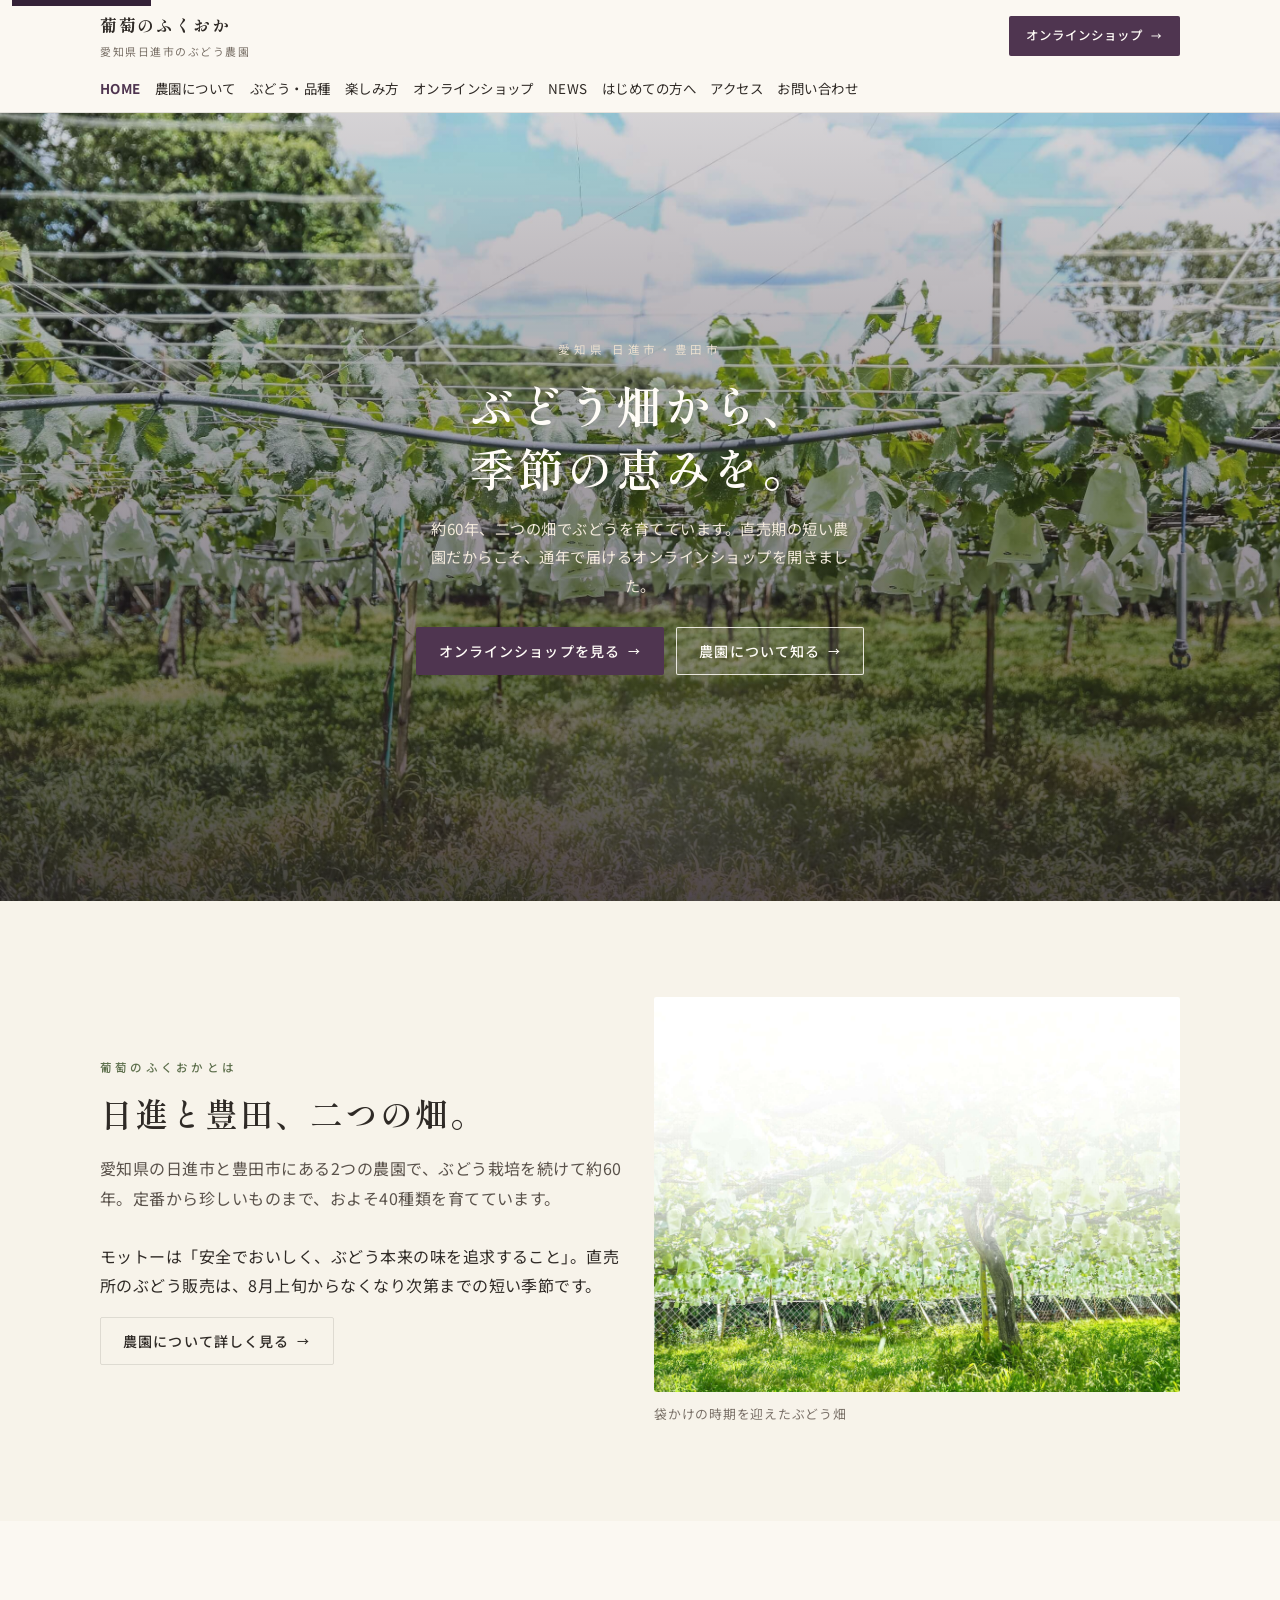
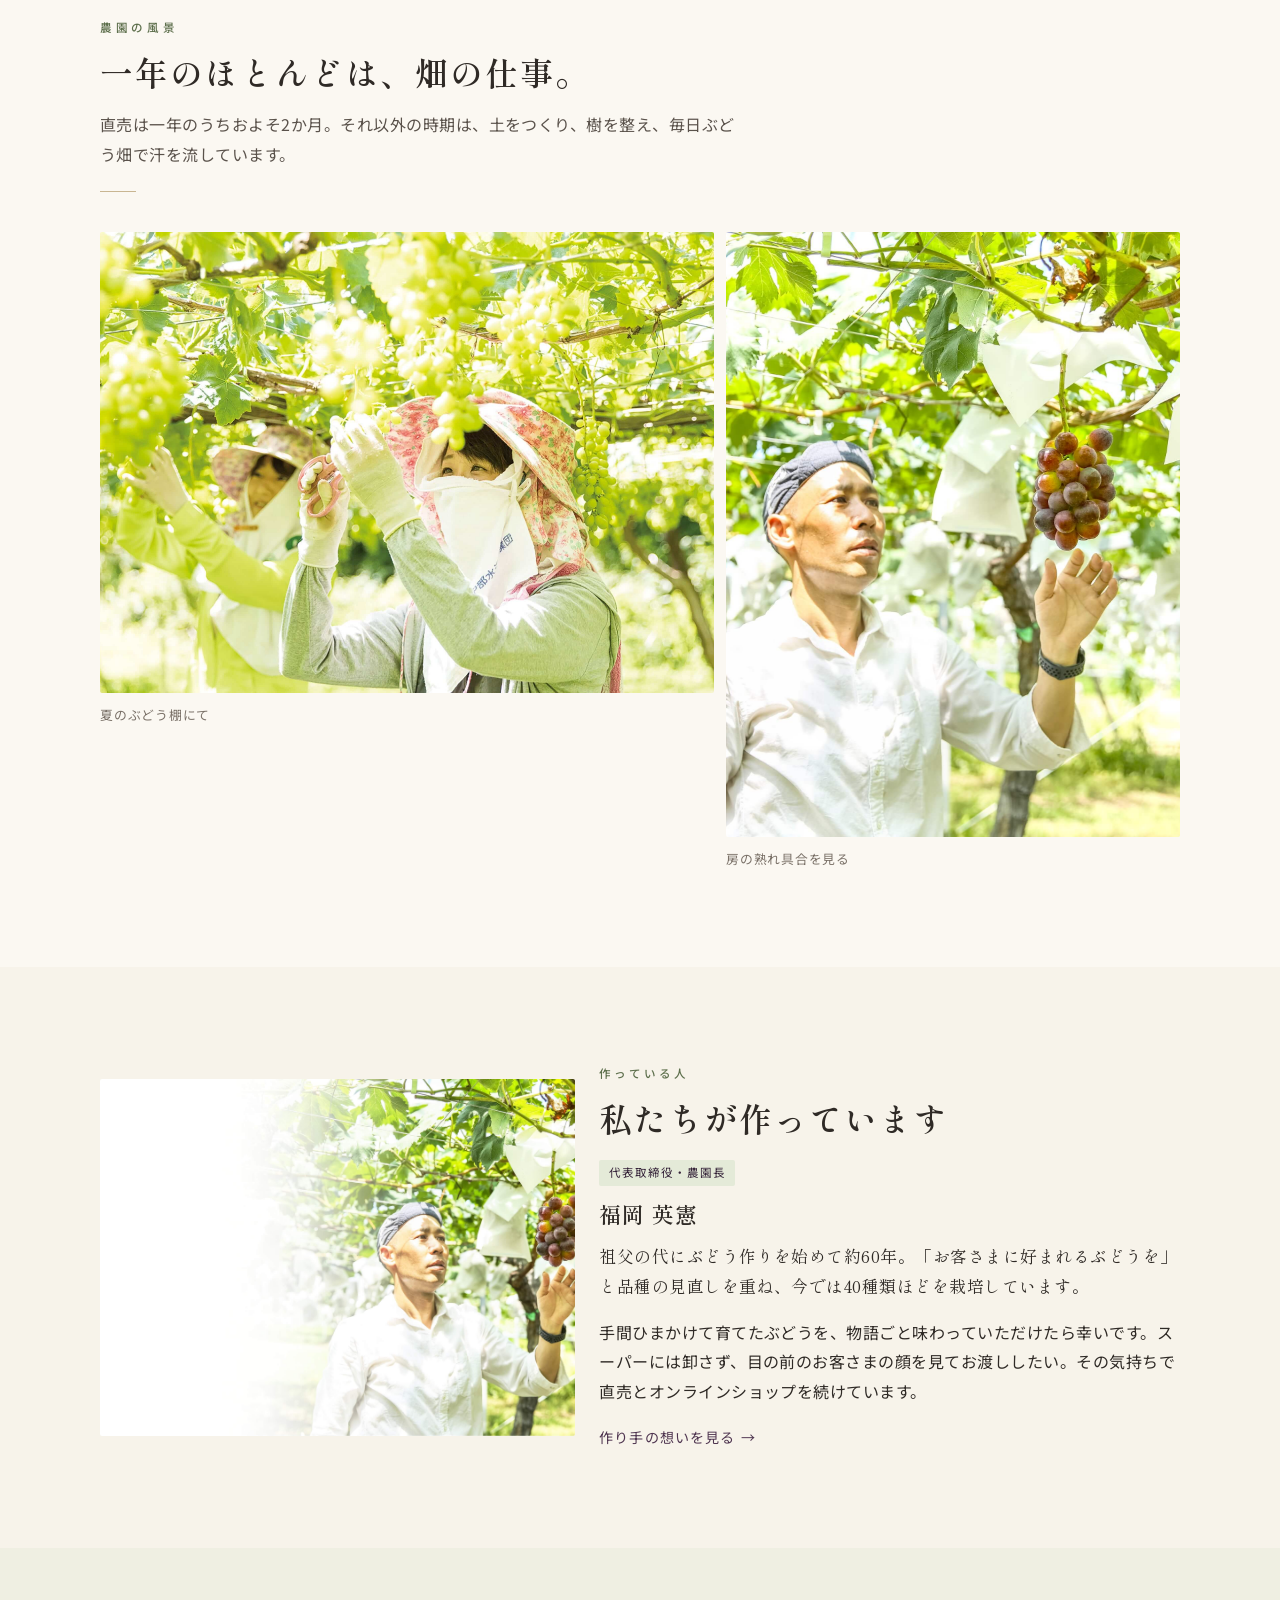
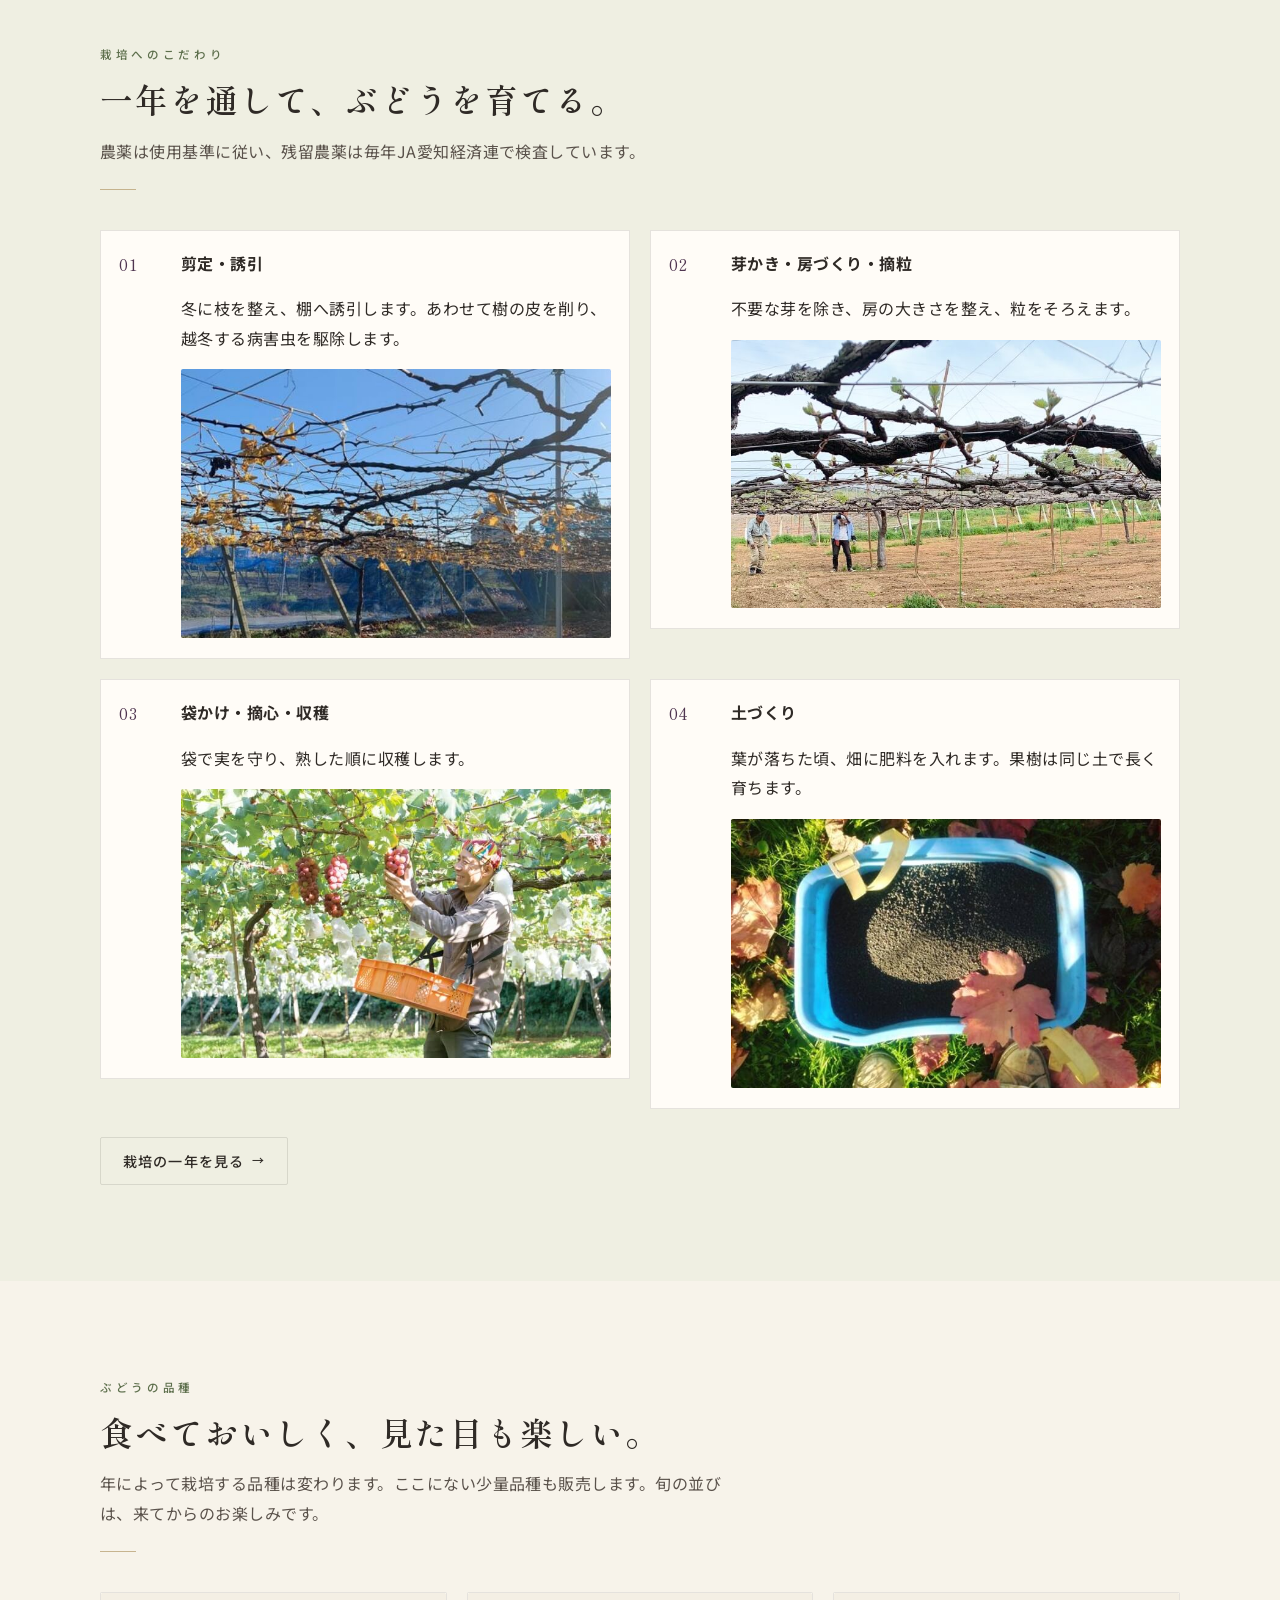
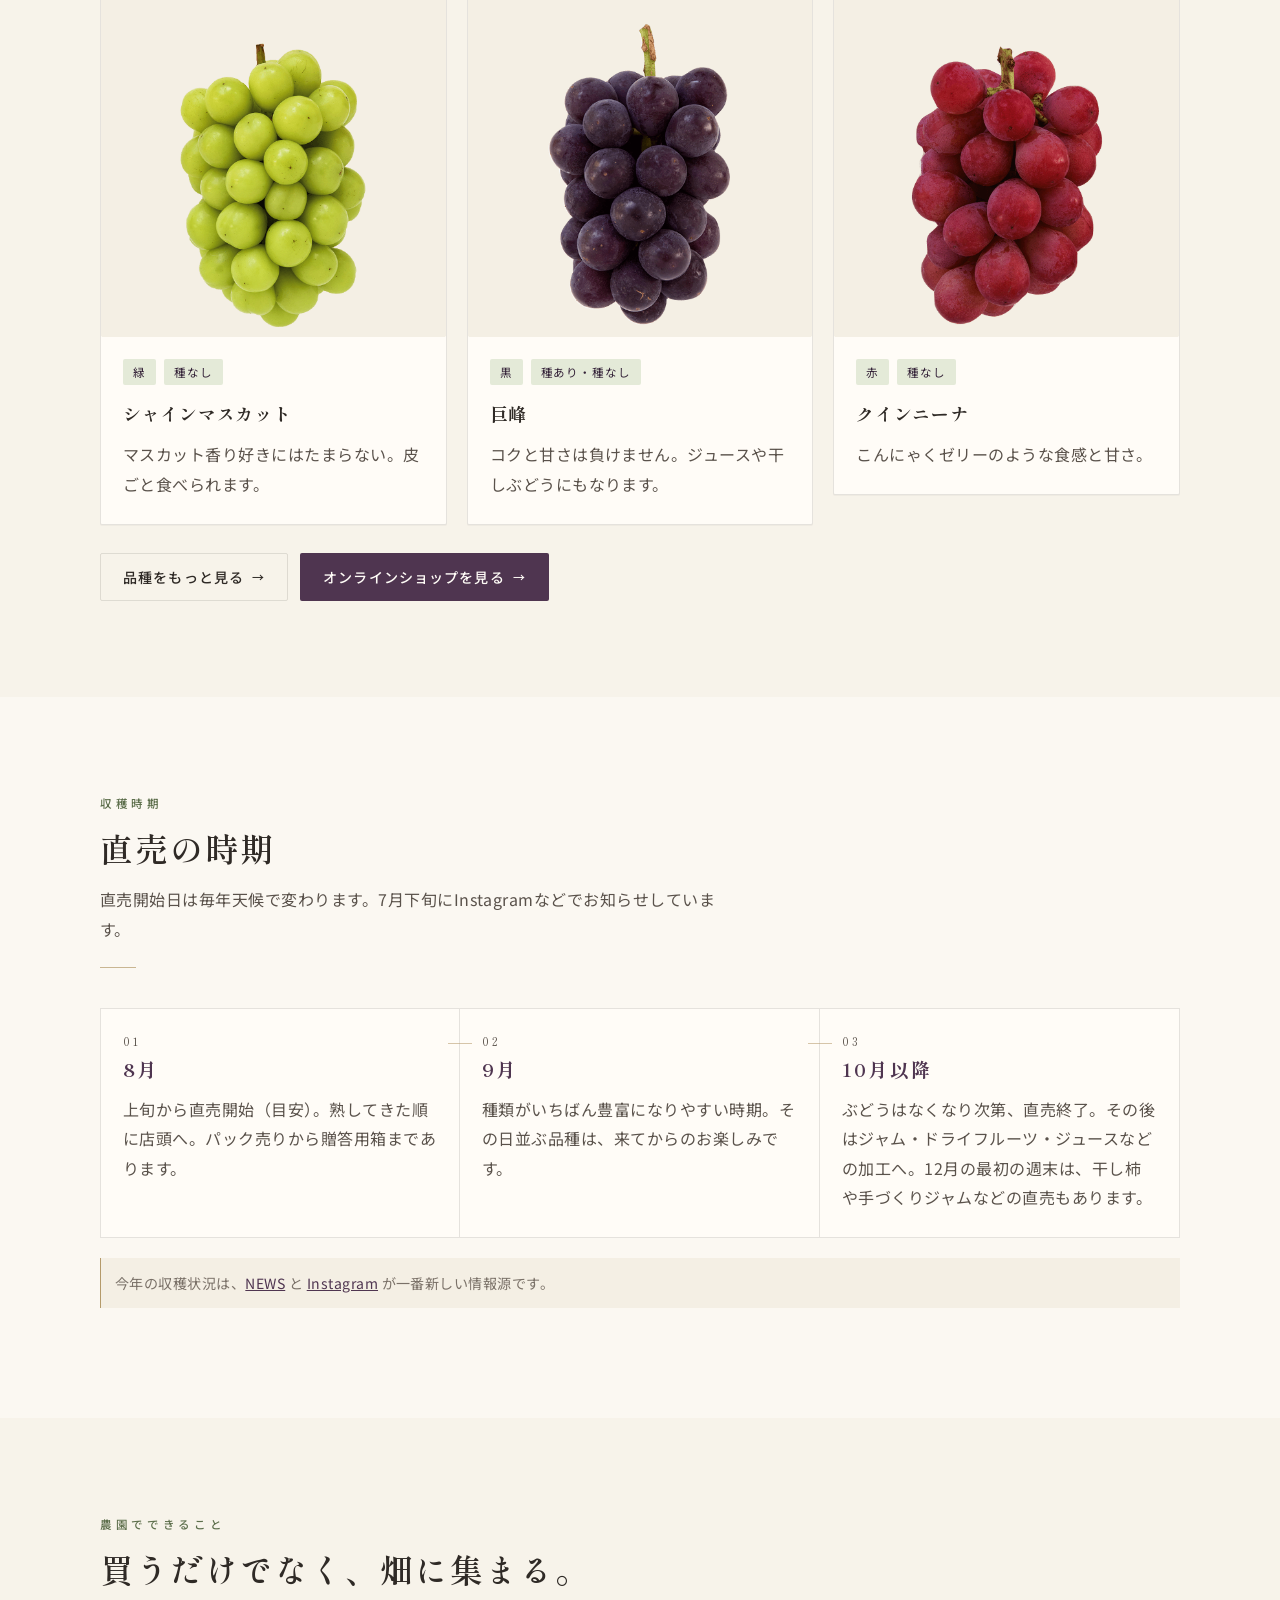
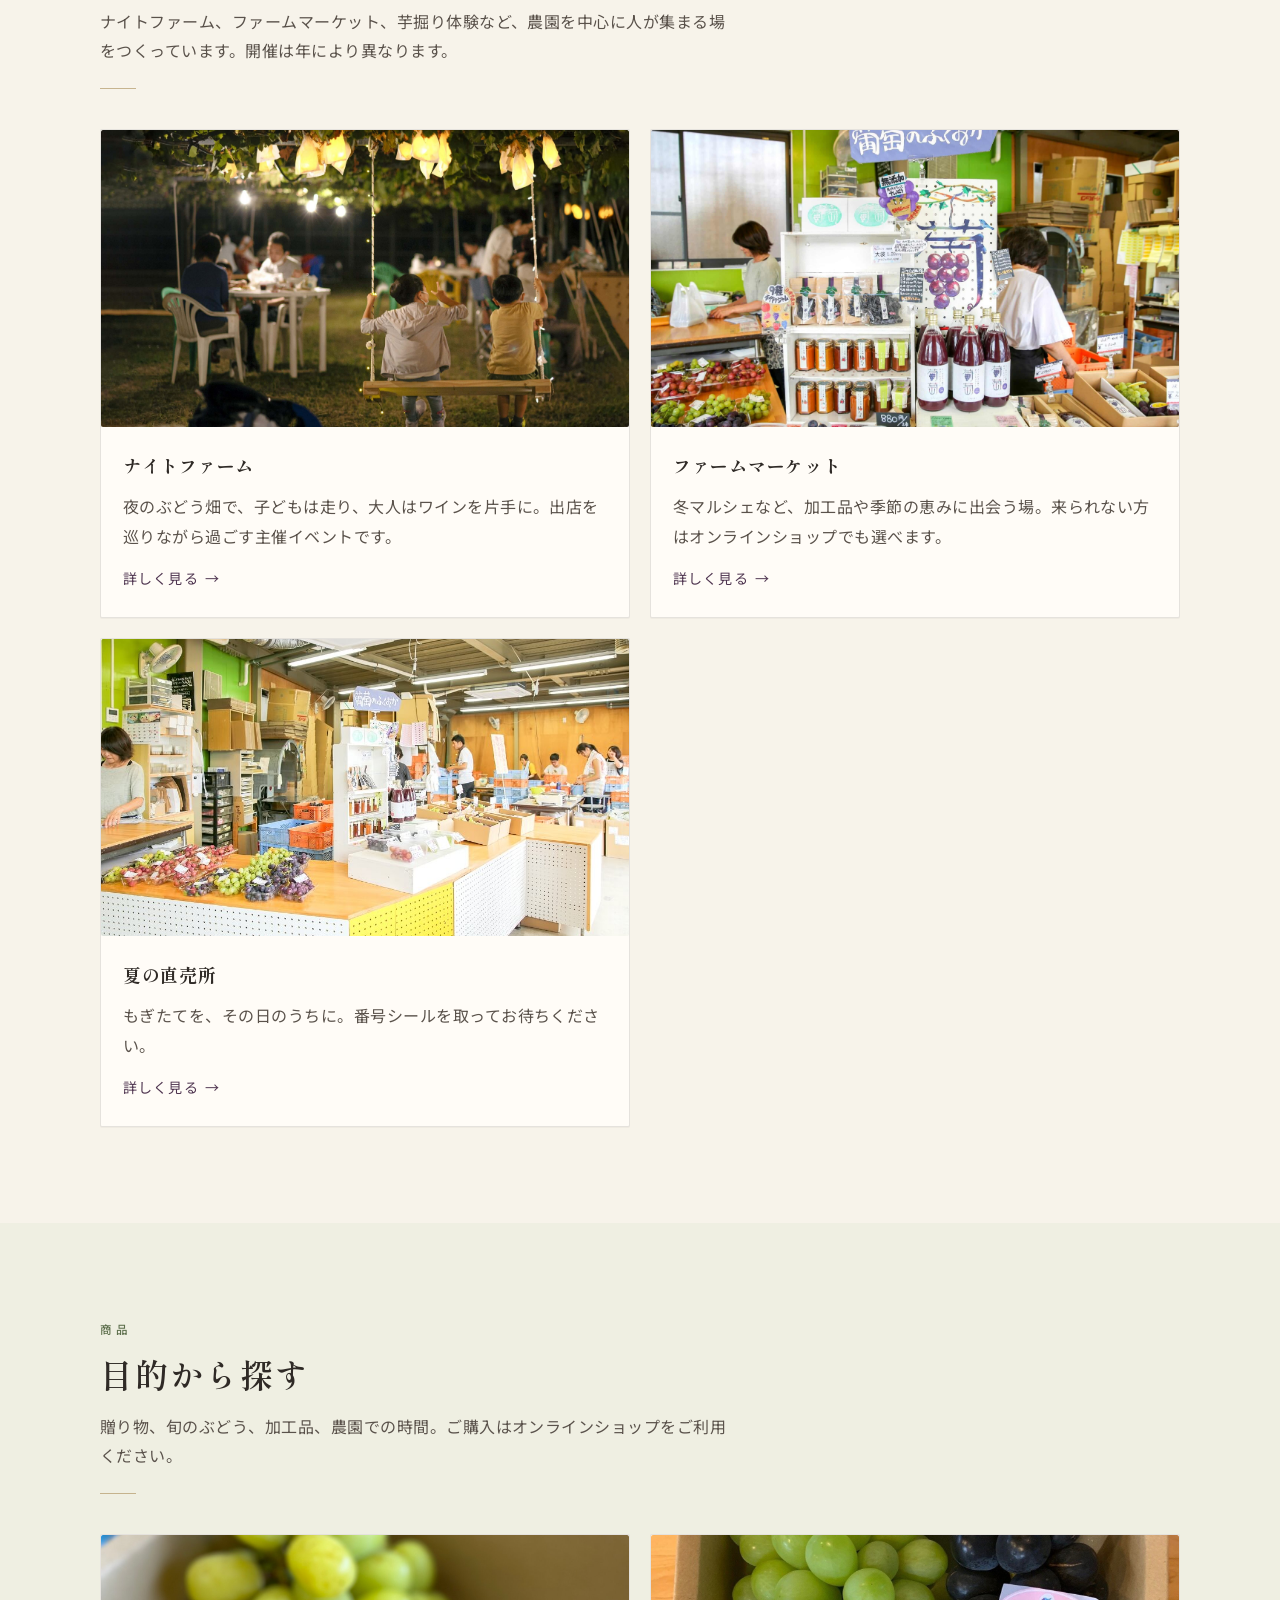
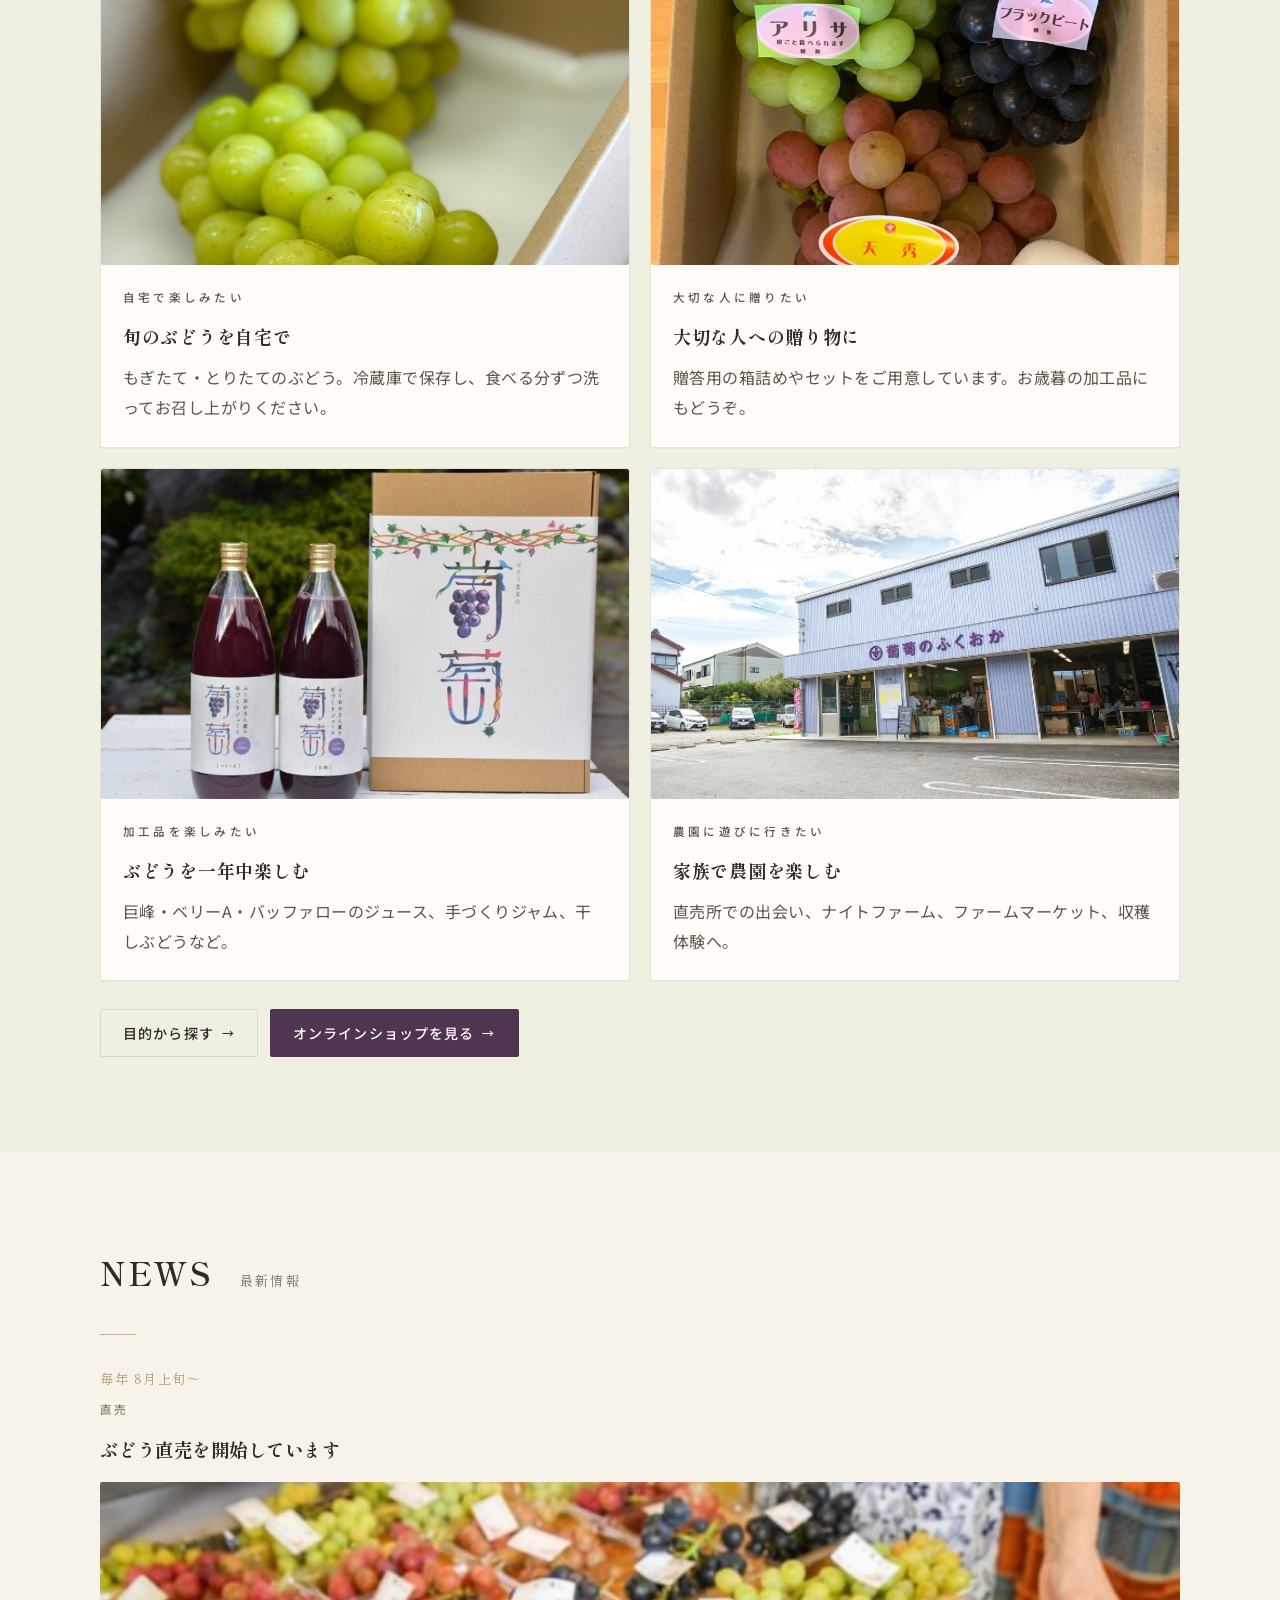
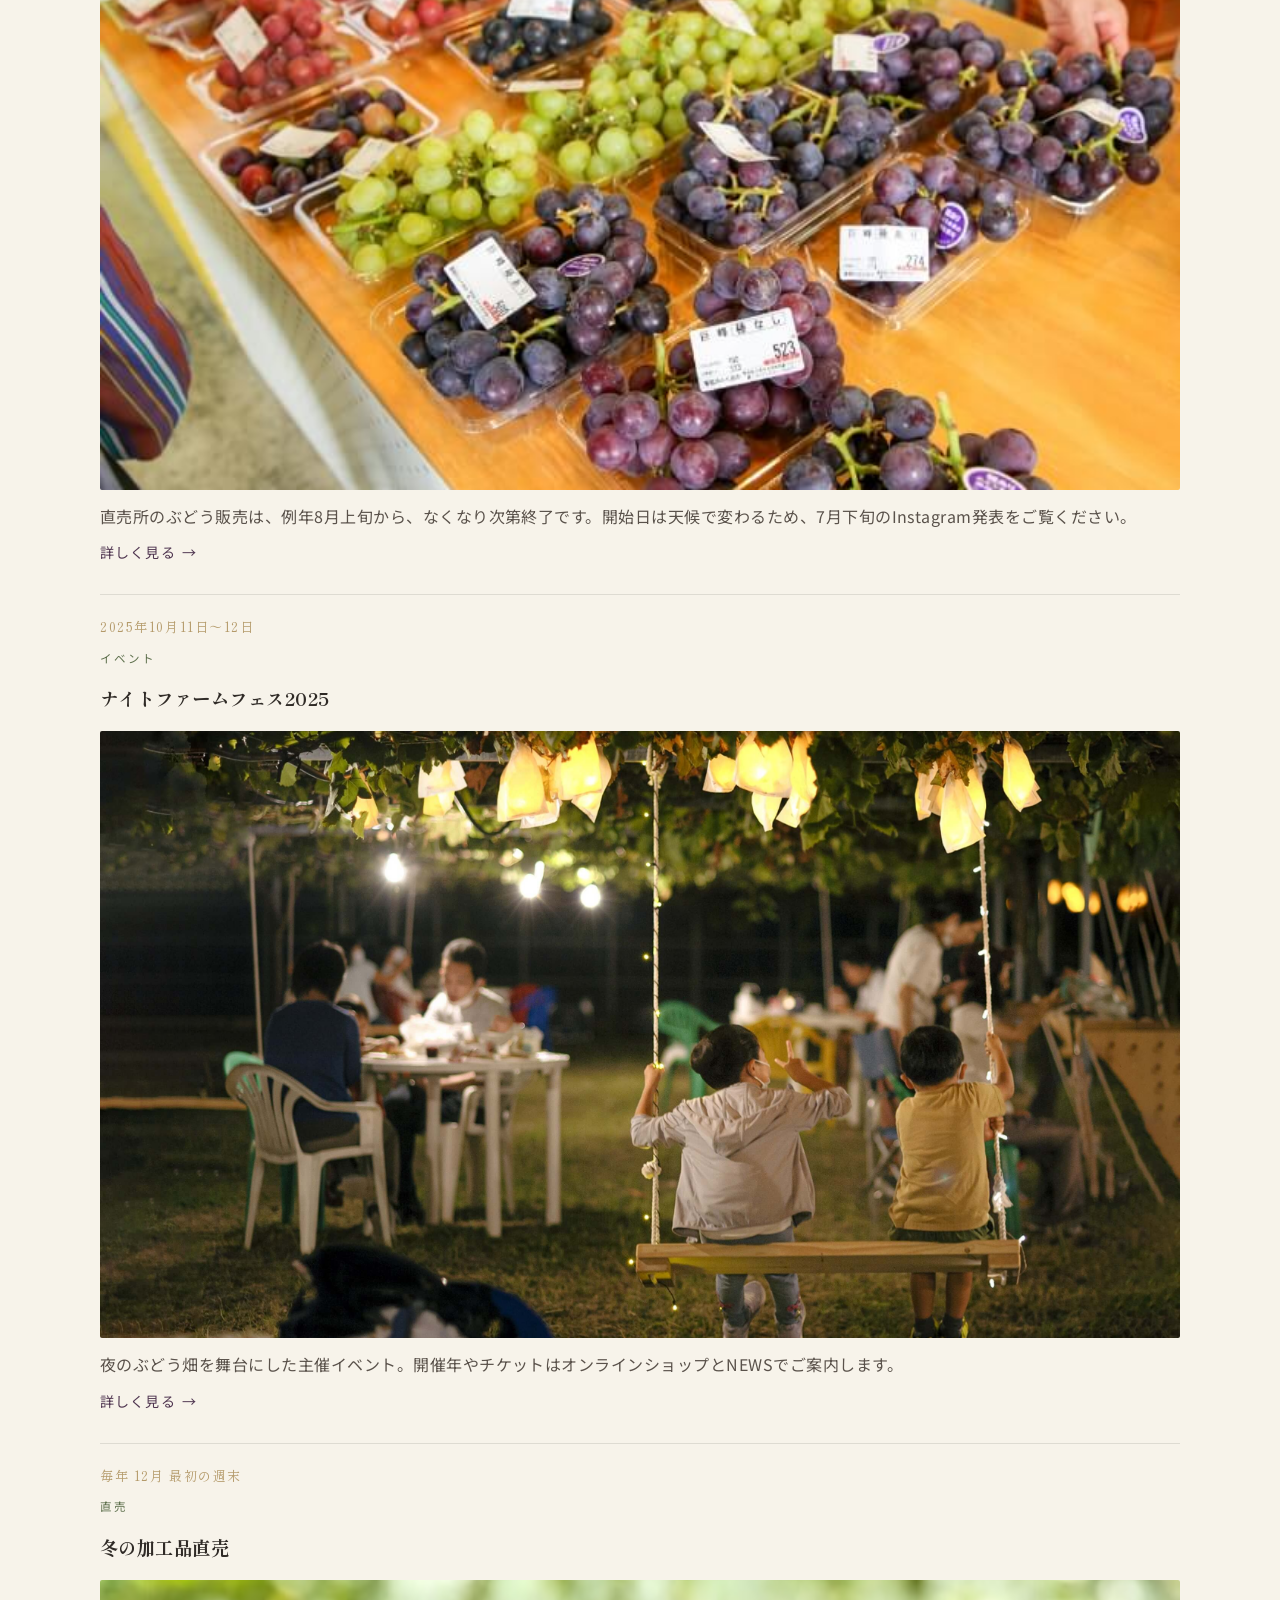
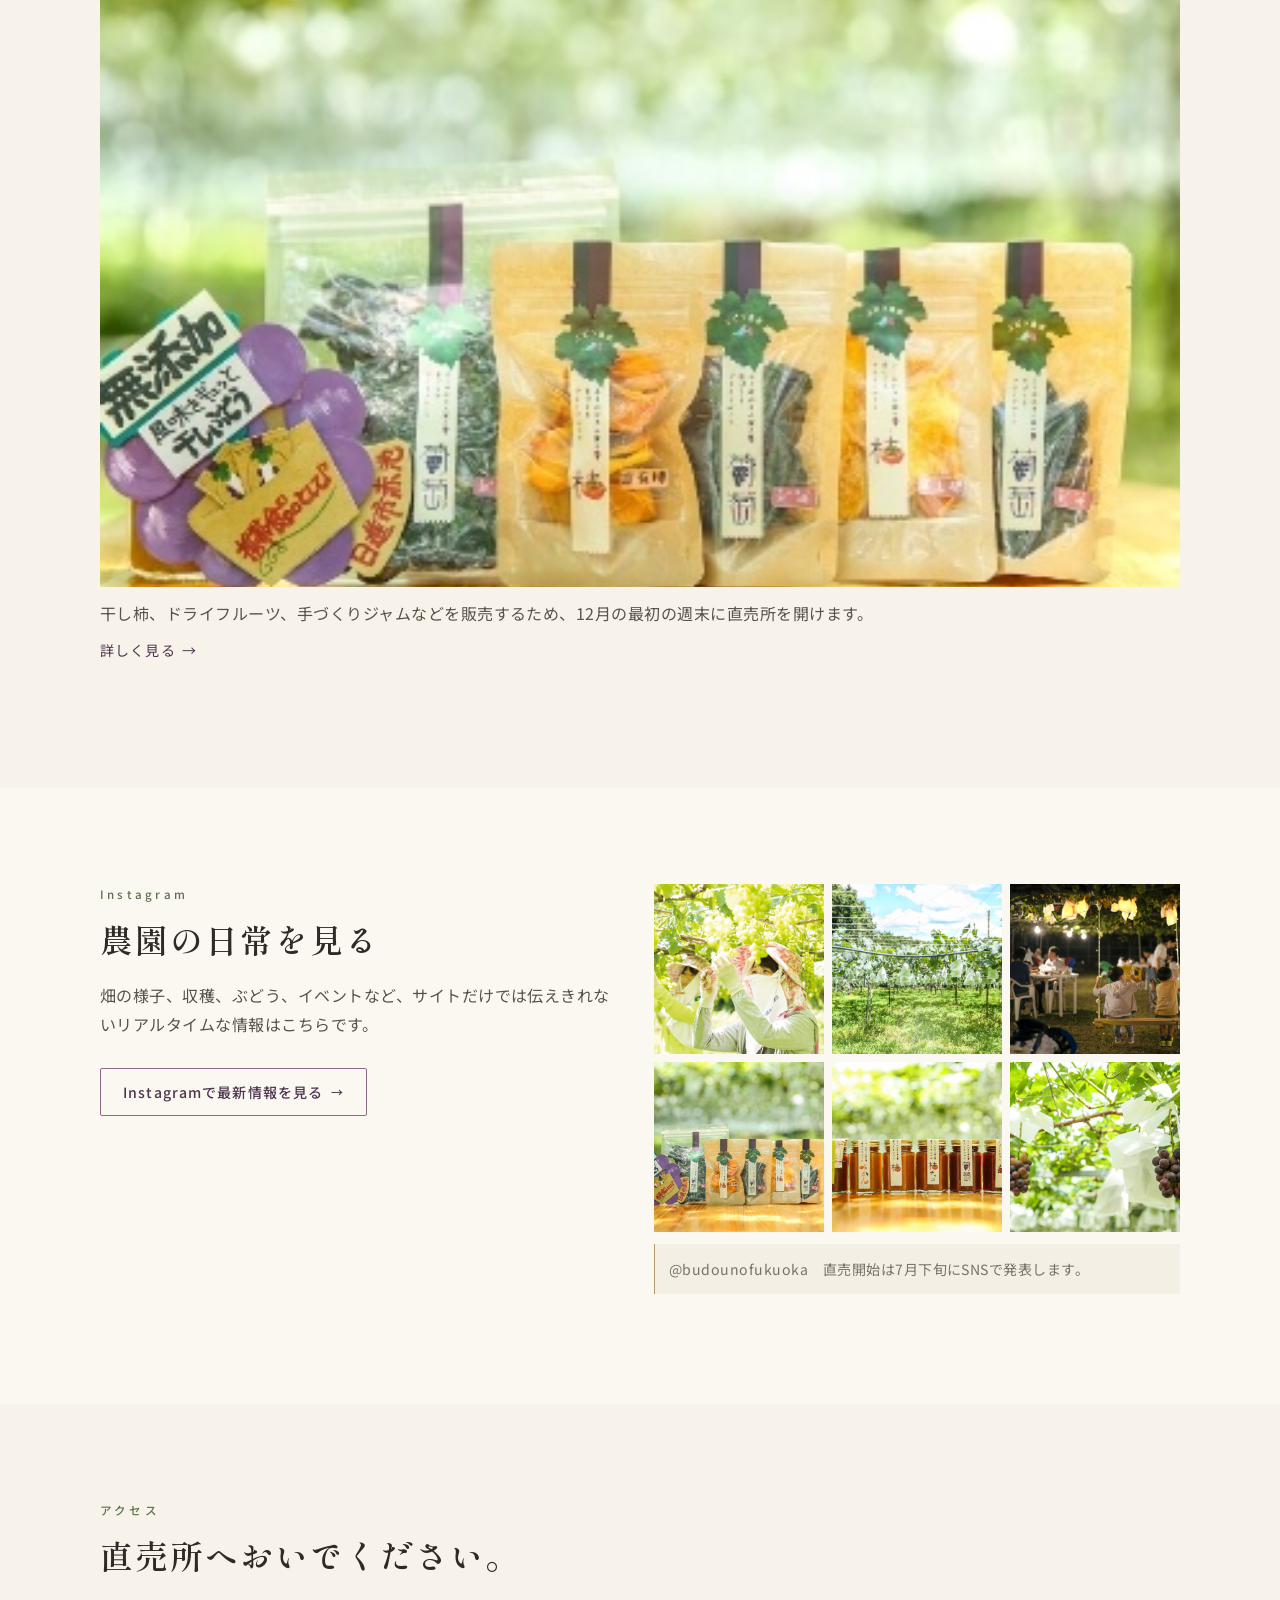
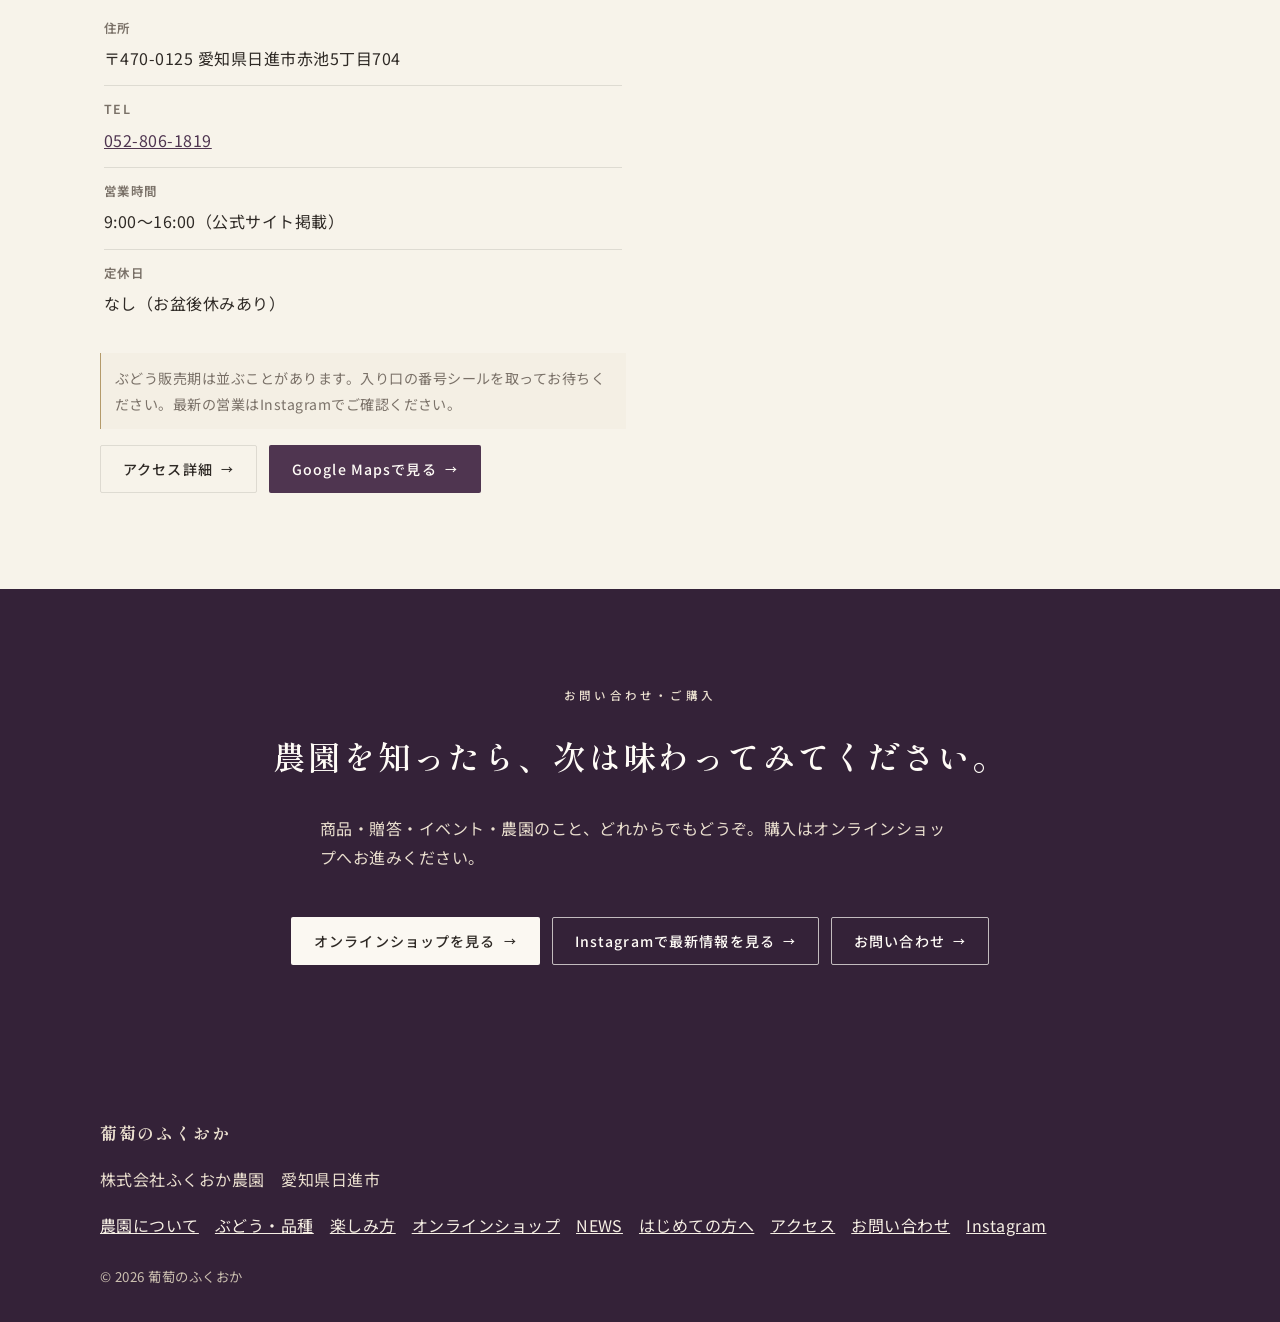
==== index.html @ adb01530 "Harden the sticky header, contain cultivation cards, and unify remaining Japanese copy. Co-authored-" ====
<!DOCTYPE html>
<html lang="ja">
<head>
  <meta charset="UTF-8" />
  <meta name="viewport" content="width=device-width, initial-scale=1" />
  <title>葡萄のふくおか | 愛知県日進市・豊田市のぶどう農園</title>
  <meta name="description" content="愛知県日進市と豊田市でぶどう栽培を続ける葡萄のふくおか。農園の人・こだわり・品種・イベントを知ったうえで、直売所やオンラインショップで季節のぶどうと加工品を楽しめます。" />
  <meta name="keywords" content="葡萄のふくおか,ぶどう農園,ぶどう直売,ぶどう通販,シャインマスカット,巨峰,ぶどうジュース,農園イベント,日進市" />
  <meta property="og:title" content="葡萄のふくおか | 愛知県日進市・豊田市のぶどう農園" />
  <meta property="og:description" content="日進市と豊田市、二つの畑で約60年。ぶどう畑から、季節の恵みを。" />
  <meta property="og:image" content="./images/ogp.jpg" />
  <link rel="icon" href="./images/favicon.svg" type="image/svg+xml" />
  <link rel="preconnect" href="https://fonts.googleapis.com" />
  <link rel="preconnect" href="https://fonts.gstatic.com" crossorigin />
  <link href="https://fonts.googleapis.com/css2?family=Noto+Sans+JP:wght@400;500;700&family=Shippori+Mincho:wght@500;600;700&display=swap" rel="stylesheet" />
  <link rel="stylesheet" href="./css/style.css?v=20260827" />
</head>
<body>
  <a class="skip-link" href="#main">本文へスキップ</a>

  <header class="site-header">
    <div class="wrap site-header__inner">
      <a class="brand" href="./index.html">
        <span class="brand__name">葡萄のふくおか</span>
        <span class="brand__sub">愛知県日進市のぶどう農園</span>
      </a>
      <a class="btn btn--grape header-cta" href="https://budounofukuoka.stores.jp/" target="_blank" rel="noopener noreferrer">オンラインショップ</a>
      <button class="nav-toggle" id="navToggle" type="button" aria-expanded="false" aria-controls="siteNav" aria-label="メニューを開く"><span></span><span></span><span></span></button>
      <nav class="nav" id="siteNav" aria-label="メインメニュー">
        <ul class="nav__list">
          <li><a href="./index.html" aria-current="page">HOME</a></li>
          <li><a href="./about.html">農園について</a></li>
          <li><a href="./grapes.html">ぶどう・品種</a></li>
          <li><a href="./enjoy.html">楽しみ方</a></li>
          <li><a href="./shop.html">オンラインショップ</a></li>
          <li><a href="./news.html">NEWS</a></li>
          <li><a href="./guide.html">はじめての方へ</a></li>
          <li><a href="./access.html">アクセス</a></li>
          <li><a href="./contact.html">お問い合わせ</a></li>
        </ul>
      </nav>
    </div>
  </header>

  <section class="hero">
    <div class="hero__visual" aria-hidden="true">
      <img src="./images/hero.jpg" alt="" />
    </div>
    <div class="hero__shade"></div>
    <div class="wrap hero__content">
      <p class="hero__place">愛知県 日進市・豊田市</p>
      <h1>ぶどう畑から、<br>季節の恵みを。</h1>
      <p class="hero__sub">約60年、二つの畑でぶどうを育てています。直売期の短い農園だからこそ、通年で届けるオンラインショップを開きました。</p>
      <div class="actions">
        <a class="btn btn--grape" href="https://budounofukuoka.stores.jp/" target="_blank" rel="noopener noreferrer">オンラインショップを見る</a>
        <a class="btn btn--ghost" href="./about.html">農園について知る</a>
      </div>
    </div>
  </section>

  <main id="main">
    <section class="section" id="about-intro">
      <div class="wrap split">
        <div>
          <p class="kicker">葡萄のふくおかとは</p>
          <h2 class="heading">日進と豊田、二つの畑。</h2>
          <p class="lead">愛知県の日進市と豊田市にある2つの農園で、ぶどう栽培を続けて約60年。定番から珍しいものまで、およそ40種類を育てています。</p>
          <p>モットーは「安全でおいしく、ぶどう本来の味を追求すること」。直売所のぶどう販売は、8月上旬からなくなり次第までの短い季節です。</p>
          <div class="actions">
            <a class="btn btn--paper" href="./about.html">農園について詳しく見る</a>
          </div>
        </div>
        <figure class="photo photo--field">
          <img src="./images/intro_bg.jpg" alt="袋かけされたぶどうが並ぶ、葡萄のふくおかの畑" />
          <figcaption>袋かけの時期を迎えたぶどう畑</figcaption>
        </figure>
      </div>
    </section>

    <section class="section section--paper" id="landscape">
      <div class="wrap">
        <header class="section-head">
          <p class="kicker">農園の風景</p>
          <h2 class="heading">一年のほとんどは、畑の仕事。</h2>
          <p class="lead">直売は一年のうちおよそ2か月。それ以外の時期は、土をつくり、樹を整え、毎日ぶどう畑で汗を流しています。</p>
        </header>
        <div class="mosaic">
          <figure class="photo photo--field">
            <img src="./images/main0.jpg" alt="ぶどう棚の下で房を整える農作業の様子" />
            <figcaption>夏のぶどう棚にて</figcaption>
          </figure>
          <figure class="photo photo--tall">
            <img src="./images/main.jpg" alt="ぶどうの房を確かめる農園の作り手" />
            <figcaption>房の熟れ具合を見る</figcaption>
          </figure>
        </div>
      </div>
    </section>

    <section class="section" id="people">
      <div class="wrap people-feature">
        <figure class="photo photo--field">
          <img src="./images/message_img.jpg" alt="ぶどう畑で房を確かめる代表取締役・農園長の福岡英憲さん" />
        </figure>
        <div>
          <p class="kicker">作っている人</p>
          <h2 class="heading">私たちが作っています</h2>
          <p class="meta"><span class="tag">代表取締役・農園長</span></p>
          <h3 class="heading" style="font-size:1.35rem;margin-bottom:12px;">福岡 英憲</h3>
          <p class="quote">祖父の代にぶどう作りを始めて約60年。「お客さまに好まれるぶどうを」と品種の見直しを重ね、今では40種類ほどを栽培しています。</p>
          <p>手間ひまかけて育てたぶどうを、物語ごと味わっていただけたら幸いです。スーパーには卸さず、目の前のお客さまの顔を見てお渡ししたい。その気持ちで直売とオンラインショップを続けています。</p>
          <a class="text-link" href="./about.html#people">作り手の想いを見る</a>
        </div>
      </div>
    </section>

    <section class="section section--leaf" id="commitment">
      <div class="wrap">
        <header class="section-head">
          <p class="kicker">栽培へのこだわり</p>
          <h2 class="heading">一年を通して、ぶどうを育てる。</h2>
          <p class="lead">農薬は使用基準に従い、残留農薬は毎年JA愛知経済連で検査しています。</p>
        </header>
        <div>
          <ol class="flow-list flow-list--steps">
            <li class="flow-item">
              <span class="flow-num">01</span>
              <div>
                <strong>剪定・誘引</strong>
                <p>冬に枝を整え、棚へ誘引します。あわせて樹の皮を削り、越冬する病害虫を駆除します。</p>
                <img src="./images/flow1_img.jpg" alt="冬のぶどう棚。剪定を待つ枝と青空" />
              </div>
            </li>
            <li class="flow-item">
              <span class="flow-num">02</span>
              <div>
                <strong>芽かき・房づくり・摘粒</strong>
                <p>不要な芽を除き、房の大きさを整え、粒をそろえます。</p>
                <img src="./images/flow4_img.jpg" alt="芽かき作業の様子" />
              </div>
            </li>
            <li class="flow-item">
              <span class="flow-num">03</span>
              <div>
                <strong>袋かけ・摘心・収穫</strong>
                <p>袋で実を守り、熟した順に収穫します。</p>
                <img src="./images/flow7_img.jpg" alt="収穫かごを背負い、ぶどうを摘む様子" />
              </div>
            </li>
            <li class="flow-item">
              <span class="flow-num">04</span>
              <div>
                <strong>土づくり</strong>
                <p>葉が落ちた頃、畑に肥料を入れます。果樹は同じ土で長く育ちます。</p>
                <img src="./images/flow11_img.jpg" alt="落ち葉の畑で土づくりをする様子" />
              </div>
            </li>
          </ol>
          <div class="actions" style="margin-top:28px;">
            <a class="btn btn--paper" href="./about.html#flow">栽培の一年を見る</a>
          </div>
        </div>
      </div>
    </section>

    <section class="section" id="varieties">
      <div class="wrap">
        <header class="section-head">
          <p class="kicker">ぶどうの品種</p>
          <h2 class="heading">食べておいしく、見た目も楽しい。</h2>
          <p class="lead">年によって栽培する品種は変わります。ここにない少量品種も販売します。旬の並びは、来てからのお楽しみです。</p>
        </header>
        <div class="variety-grid">
          <article class="card">
            <figure class="photo photo--contain"><img src="./images/lineup_grape_16.png" alt="シャインマスカットの房" /></figure>
            <div class="card__body">
              <p class="meta"><span class="tag">緑</span><span class="tag">種なし</span></p>
              <h3>シャインマスカット</h3>
              <p>マスカット香り好きにはたまらない。皮ごと食べられます。</p>
            </div>
          </article>
          <article class="card">
            <figure class="photo photo--contain"><img src="./images/lineup_grape_25.png" alt="巨峰の房" /></figure>
            <div class="card__body">
              <p class="meta"><span class="tag">黒</span><span class="tag">種あり・種なし</span></p>
              <h3>巨峰</h3>
              <p>コクと甘さは負けません。ジュースや干しぶどうにもなります。</p>
            </div>
          </article>
          <article class="card">
            <figure class="photo photo--contain"><img src="./images/lineup_grape_07.png" alt="クインニーナの房" /></figure>
            <div class="card__body">
              <p class="meta"><span class="tag">赤</span><span class="tag">種なし</span></p>
              <h3>クインニーナ</h3>
              <p>こんにゃくゼリーのような食感と甘さ。</p>
            </div>
          </article>
        </div>
        <div class="actions" style="margin-top:28px;">
          <a class="btn btn--paper" href="./grapes.html">品種をもっと見る</a>
          <a class="btn btn--grape" href="https://budounofukuoka.stores.jp/?category_id=62df8ca400460779efccbf48" target="_blank" rel="noopener noreferrer">オンラインショップを見る</a>
        </div>
      </div>
    </section>

    <section class="section section--paper" id="season">
      <div class="wrap">
        <header class="section-head">
          <p class="kicker">収穫時期</p>
          <h2 class="heading">直売の時期</h2>
          <p class="lead">直売開始日は毎年天候で変わります。7月下旬にInstagramなどでお知らせしています。</p>
        </header>
        <div class="calendar">
          <article class="calendar__month">
            <p class="calendar__step">01</p>
            <h3>8月</h3>
            <p>上旬から直売開始（目安）。熟してきた順に店頭へ。パック売りから贈答用箱まであります。</p>
          </article>
          <article class="calendar__month">
            <p class="calendar__step">02</p>
            <h3>9月</h3>
            <p>種類がいちばん豊富になりやすい時期。その日並ぶ品種は、来てからのお楽しみです。</p>
          </article>
          <article class="calendar__month">
            <p class="calendar__step">03</p>
            <h3>10月以降</h3>
            <p>ぶどうはなくなり次第、直売終了。その後はジャム・ドライフルーツ・ジュースなどの加工へ。12月の最初の週末は、干し柿や手づくりジャムなどの直売もあります。</p>
          </article>
        </div>
        <p class="note" style="margin-top:20px;">今年の収穫状況は、<a href="./news.html">NEWS</a> と <a href="https://www.instagram.com/budounofukuoka/" target="_blank" rel="noopener noreferrer">Instagram</a> が一番新しい情報源です。</p>
      </div>
    </section>

    <section class="section" id="enjoy">
      <div class="wrap">
        <header class="section-head">
          <p class="kicker">農園でできること</p>
          <h2 class="heading">買うだけでなく、畑に集まる。</h2>
          <p class="lead">ナイトファーム、ファームマーケット、芋掘り体験など、農園を中心に人が集まる場をつくっています。開催は年により異なります。</p>
        </header>
        <div class="event-grid">
          <article class="card">
            <figure class="photo photo--wide"><img src="./images/main4.jpg" alt="夜のぶどう棚を灯したナイトファームの様子" /></figure>
            <div class="card__body">
              <h3>ナイトファーム</h3>
              <p>夜のぶどう畑で、子どもは走り、大人はワインを片手に。出店を巡りながら過ごす主催イベントです。</p>
              <a class="text-link" href="./enjoy.html#night">詳しく見る</a>
            </div>
          </article>
          <article class="card">
            <figure class="photo photo--wide"><img src="./images/main2.jpg" alt="直売所に並ぶジュース、ジャム、旬のぶどう" /></figure>
            <div class="card__body">
              <h3>ファームマーケット</h3>
              <p>冬マルシェなど、加工品や季節の恵みに出会う場。来られない方はオンラインショップでも選べます。</p>
              <a class="text-link" href="./enjoy.html#market">詳しく見る</a>
            </div>
          </article>
          <article class="card">
            <figure class="photo photo--wide"><img src="./images/shop_check1.jpg" alt="直売所の店内。ぶどうと加工品が並ぶ" /></figure>
            <div class="card__body">
              <h3>夏の直売所</h3>
              <p>もぎたてを、その日のうちに。番号シールを取ってお待ちください。</p>
              <a class="text-link" href="./enjoy.html#direct">詳しく見る</a>
            </div>
          </article>
        </div>
      </div>
    </section>

    <section class="section section--leaf" id="shop-intro">
      <div class="wrap">
        <header class="section-head">
          <p class="kicker">商品</p>
          <h2 class="heading">目的から探す</h2>
          <p class="lead">贈り物、旬のぶどう、加工品、農園での時間。ご購入はオンラインショップをご利用ください。</p>
        </header>
        <div class="purpose-grid">
          <a class="card purpose-card" href="https://budounofukuoka.stores.jp/?category_id=62df8ca400460779efccbf48" target="_blank" rel="noopener noreferrer">
            <figure class="photo"><img src="./images/shine-pack.jpg" alt="箱に詰められたシャインマスカット" /></figure>
            <div class="card__body">
              <p class="kicker">自宅で楽しみたい</p>
              <h3>旬のぶどうを自宅で</h3>
              <p>もぎたて・とりたてのぶどう。冷蔵庫で保存し、食べる分ずつ洗ってお召し上がりください。</p>
            </div>
          </a>
          <a class="card purpose-card" href="https://budounofukuoka.stores.jp/?category_id=619dc13288eabe0c0e9b2153" target="_blank" rel="noopener noreferrer">
            <figure class="photo"><img src="./images/grape-set.jpg" alt="黒・白・赤の3色ぶどうを箱詰めした贈答セット" /></figure>
            <div class="card__body">
              <p class="kicker">大切な人に贈りたい</p>
              <h3>大切な人への贈り物に</h3>
              <p>贈答用の箱詰めやセットをご用意しています。お歳暮の加工品にもどうぞ。</p>
            </div>
          </a>
          <a class="card purpose-card" href="https://budounofukuoka.stores.jp/?category_id=618caa4af1f39a159fb4f0d0" target="_blank" rel="noopener noreferrer">
            <figure class="photo"><img src="./images/juice.jpg" alt="ふくおかさん家の手づくりバッファローぶどうジュース" /></figure>
            <div class="card__body">
              <p class="kicker">加工品を楽しみたい</p>
              <h3>ぶどうを一年中楽しむ</h3>
              <p>巨峰・ベリーA・バッファローのジュース、手づくりジャム、干しぶどうなど。</p>
            </div>
          </a>
          <a class="card purpose-card" href="./enjoy.html">
            <figure class="photo"><img src="./images/shop_img1.jpg" alt="葡萄のふくおか直売所の外観" /></figure>
            <div class="card__body">
              <p class="kicker">農園に遊びに行きたい</p>
              <h3>家族で農園を楽しむ</h3>
              <p>直売所での出会い、ナイトファーム、ファームマーケット、収穫体験へ。</p>
            </div>
          </a>
        </div>
        <div class="actions" style="margin-top:28px;">
          <a class="btn btn--paper" href="./shop.html">目的から探す</a>
          <a class="btn btn--grape" href="https://budounofukuoka.stores.jp/?all_items=true" target="_blank" rel="noopener noreferrer">オンラインショップを見る</a>
        </div>
      </div>
    </section>

    <section class="section" id="news">
      <div class="wrap">
        <header class="section-head section-head--split">
          <h2 class="heading">NEWS</h2>
          <p class="section-head__aside">最新情報</p>
        </header>
        <div class="news-list news-list--home">
          <article class="news-card">
            <time datetime="2025-08">毎年 8月上旬〜</time>
            <span class="news-cat">直売</span>
            <h3>ぶどう直売を開始しています</h3>
            <figure class="photo photo--wide"><img src="./images/flow9_img.jpg" alt="直売所に並ぶ旬のぶどう" /></figure>
            <p>直売所のぶどう販売は、例年8月上旬から、なくなり次第終了です。開始日は天候で変わるため、7月下旬のInstagram発表をご覧ください。</p>
            <a class="text-link" href="./news.html">詳しく見る</a>
          </article>
          <article class="news-card">
            <time datetime="2025-10">2025年10月11日〜12日</time>
            <span class="news-cat">イベント</span>
            <h3>ナイトファームフェス2025</h3>
            <figure class="photo photo--wide"><img src="./images/main4.jpg" alt="夜のぶどう棚を灯したナイトファーム" /></figure>
            <p>夜のぶどう畑を舞台にした主催イベント。開催年やチケットはオンラインショップとNEWSでご案内します。</p>
            <a class="text-link" href="./enjoy.html#night">詳しく見る</a>
          </article>
          <article class="news-card">
            <time datetime="2024-12">毎年 12月 最初の週末</time>
            <span class="news-cat">直売</span>
            <h3>冬の加工品直売</h3>
            <figure class="photo photo--wide"><img src="./images/handmade_img4.jpg" alt="干しぶどうや干し柿などの加工品" /></figure>
            <p>干し柿、ドライフルーツ、手づくりジャムなどを販売するため、12月の最初の週末に直売所を開けます。</p>
            <a class="text-link" href="./news.html">詳しく見る</a>
          </article>
        </div>
      </div>
    </section>

    <section class="section section--paper" id="instagram">
      <div class="wrap split split--top">
        <div>
          <p class="kicker">Instagram</p>
          <h2 class="heading">農園の日常を見る</h2>
          <p class="lead">畑の様子、収穫、ぶどう、イベントなど、サイトだけでは伝えきれないリアルタイムな情報はこちらです。</p>
          <div class="actions">
            <a class="btn btn--sns" href="https://www.instagram.com/budounofukuoka/" target="_blank" rel="noopener noreferrer">Instagramで最新情報を見る</a>
          </div>
        </div>
        <div>
          <div class="ig-grid">
            <img src="./images/main0.jpg" alt="ぶどう棚での農作業" />
            <img src="./images/main3.jpg" alt="袋かけされたぶどう畑" />
            <img src="./images/main4.jpg" alt="ナイトファームの夜" />
            <img src="./images/gallery1.jpg" alt="葡萄のふくおかの農園の様子" />
            <img src="./images/gallery2.jpg" alt="旬のぶどうと農園の風景" />
            <img src="./images/gallery3.jpg" alt="直売や加工品の季節の様子" />
          </div>
          <p class="note" style="margin-top:12px;">@budounofukuoka　直売開始は7月下旬にSNSで発表します。</p>
        </div>
      </div>
    </section>

    <section class="section" id="access">
      <div class="wrap split split--top">
        <div>
          <p class="kicker">アクセス</p>
          <h2 class="heading">直売所へおいでください。</h2>
          <dl class="visit-details">
            <div class="visit-details__row"><dt>住所</dt><dd>〒470-0125 愛知県日進市赤池5丁目704</dd></div>
            <div class="visit-details__row"><dt>TEL</dt><dd><a href="tel:0528061819">052-806-1819</a></dd></div>
            <div class="visit-details__row"><dt>営業時間</dt><dd>9:00〜16:00（公式サイト掲載）</dd></div>
            <div class="visit-details__row"><dt>定休日</dt><dd>なし（お盆後休みあり）</dd></div>
          </dl>
          <p class="note">ぶどう販売期は並ぶことがあります。入り口の番号シールを取ってお待ちください。最新の営業はInstagramでご確認ください。</p>
          <div class="actions" style="margin-top:16px;">
            <a class="btn btn--paper" href="./access.html">アクセス詳細</a>
            <a class="btn btn--grape" href="https://www.google.com/maps/search/?api=1&amp;query=%E6%84%9B%E7%9F%A5%E7%9C%8C%E6%97%A5%E9%80%B2%E5%B8%82%E8%B5%A4%E6%B1%A05%E4%B8%81%E7%9B%AE704+%E8%91%A1%E8%90%84%E3%81%AE%E3%81%B5%E3%81%8F%E3%81%8A%E3%81%8B" target="_blank" rel="noopener noreferrer">Google Mapsで見る</a>
          </div>
        </div>
        <div>
          <iframe class="map-frame" title="葡萄のふくおか直売所の地図" src="https://maps.google.com/maps?q=%E6%84%9B%E7%9F%A5%E7%9C%8C%E6%97%A5%E9%80%B2%E5%B8%82%E8%B5%A4%E6%B1%A05%E4%B8%81%E7%9B%AE704&amp;hl=ja&amp;z=16&amp;output=embed" loading="lazy" referrerpolicy="no-referrer-when-downgrade"></iframe>
        </div>
      </div>
    </section>

    <section class="section section--grape" id="contact-cta">
      <div class="wrap cta-band">
        <p class="kicker">お問い合わせ・ご購入</p>
        <h2 class="heading">農園を知ったら、次は味わってみてください。</h2>
        <p class="lead">商品・贈答・イベント・農園のこと、どれからでもどうぞ。購入はオンラインショップへお進みください。</p>
        <div class="actions">
          <a class="btn btn--paper" href="https://budounofukuoka.stores.jp/" target="_blank" rel="noopener noreferrer">オンラインショップを見る</a>
          <a class="btn btn--ghost" href="https://www.instagram.com/budounofukuoka/" target="_blank" rel="noopener noreferrer">Instagramで最新情報を見る</a>
          <a class="btn btn--ghost" href="./contact.html">お問い合わせ</a>
        </div>
      </div>
    </section>
  </main>

  <footer class="site-footer">
    <div class="wrap">
      <p class="brand__name">葡萄のふくおか</p>
      <p>株式会社ふくおか農園　愛知県日進市</p>
      <nav aria-label="フッター">
        <a href="./about.html">農園について</a>
        <a href="./grapes.html">ぶどう・品種</a>
        <a href="./enjoy.html">楽しみ方</a>
        <a href="./shop.html">オンラインショップ</a>
        <a href="./news.html">NEWS</a>
        <a href="./guide.html">はじめての方へ</a>
        <a href="./access.html">アクセス</a>
        <a href="./contact.html">お問い合わせ</a>
        <a href="https://www.instagram.com/budounofukuoka/" target="_blank" rel="noopener noreferrer">Instagram</a>
      </nav>
      <small>&copy; <span data-year></span> 葡萄のふくおか</small>
    </div>
  </footer>

  <div class="sticky-cta" aria-label="クイック導線">
    <a href="./guide.html">はじめて</a>
    <a href="https://www.instagram.com/budounofukuoka/" target="_blank" rel="noopener noreferrer">Instagram</a>
    <a class="is-buy" href="https://budounofukuoka.stores.jp/" target="_blank" rel="noopener noreferrer">購入する</a>
  </div>

  <script src="./js/script.js?v=20260827"></script>
</body>
</html>
---- css/style.css ----
/* 葡萄のふくおか — quiet farm brand (mobile first) */
:root {
  --paper: #f7f3ea;
  --paper-2: #efe6d4;
  --cream: #fbf8f2;
  --ivory: #f4efe4;
  --ink: #2f2a26;
  --ink-soft: #5a524b;
  --muted: #7a7168;
  --line: rgba(47, 42, 38, 0.12);
  --grape: #4f3550;
  --grape-deep: #342238;
  --grape-soft: #8a6a86;
  --leaf: #5d6f4c;
  --leaf-pale: #e4ead8;
  --earth: #9a7b58;
  --sand: #d8c4a4;
  --brass: #b49a6a;
  --white: #fffcf7;
  --shadow: 0 1px 0 rgba(47, 42, 38, 0.04);
  --radius: 2px;
  --wrap: 1080px;
  --header-h: 64px;
  --sticky-h: 64px;
  --font-serif: "Shippori Mincho", "Yu Mincho", "Hiragino Mincho ProN", serif;
  --font-sans: "Noto Sans JP", "Hiragino Sans", "Yu Gothic", sans-serif;
  --ease: 0.45s ease;
}

*,
*::before,
*::after { box-sizing: border-box; }

html {
  scroll-behavior: smooth;
  overflow-x: hidden;
  scroll-padding-top: calc(var(--header-h) + 12px);
}

body {
  margin: 0;
  color: var(--ink);
  background: var(--paper);
  font-family: var(--font-sans);
  font-size: 16px;
  line-height: 1.85;
  letter-spacing: 0.03em;
  padding-bottom: calc(var(--sticky-h) + 12px);
  text-align: left;
}

img { max-width: 100%; height: auto; display: block; }
a { color: var(--grape); }
a:hover { color: var(--grape-deep); }
button, input, select, textarea { font-family: inherit; }

.skip-link {
  position: absolute;
  left: 12px;
  top: -40px;
  background: var(--grape-deep);
  color: var(--white);
  padding: 8px 12px;
  z-index: 100;
}
.skip-link:focus { top: 12px; }

.wrap {
  width: min(100% - 32px, var(--wrap));
  margin-inline: auto;
}
.wrap--narrow { width: min(100% - 32px, 760px); }

.kicker {
  margin: 0 0 10px;
  color: var(--leaf);
  font-size: 0.72rem;
  font-weight: 500;
  letter-spacing: 0.28em;
}
.heading {
  margin: 0 0 18px;
  font-family: var(--font-serif);
  font-size: clamp(1.5rem, 4.6vw, 2.05rem);
  font-weight: 600;
  line-height: 1.45;
  letter-spacing: 0.06em;
}
.lead {
  margin: 0 0 28px;
  color: var(--ink-soft);
  max-width: 40em;
}

.section-head {
  text-align: left;
  margin-bottom: 40px;
}
.section-head .kicker { letter-spacing: 0.32em; }
.section-head .heading { margin-bottom: 14px; }
.section-head .lead {
  margin: 0;
  text-align: left;
}
.section-head::after {
  content: "";
  display: block;
  width: 36px;
  height: 1px;
  margin: 22px 0 0;
  background: var(--brass);
  opacity: 0.7;
}
.section-head--split {
  display: grid;
  gap: 8px;
  text-align: left;
  margin-bottom: 32px;
}
.section-head--split::after { margin-left: 0; }
.section-head--split .heading { margin-bottom: 0; }
.section-head__aside {
  margin: 0;
  font-family: var(--font-serif);
  color: var(--muted);
  letter-spacing: 0.18em;
  font-size: 0.82rem;
}

.section {
  padding: 72px 0;
  overflow: hidden;
}
.section--paper { background: var(--cream); }
.section--leaf { background: color-mix(in srgb, var(--leaf-pale) 42%, var(--paper)); }
.section--grape {
  background: var(--grape-deep);
  color: var(--cream);
}
.section--grape .kicker,
.section--grape .lead,
.section--grape a { color: #eadfcf; }
.section--grape .heading { color: var(--white); }
.section--grape .section-head::after { background: var(--brass); }
.section--grape .btn--paper {
  background: var(--cream);
  color: var(--ink);
  border-color: transparent;
}
.section--grape .btn--paper:hover {
  background: var(--white);
  color: var(--ink);
}
.section--grape .btn--ghost {
  border-color: rgba(255, 252, 247, 0.7);
  color: #fffcf7;
}
.section--grape .btn--ghost:hover {
  background: rgba(255, 252, 247, 0.12);
  color: #fffcf7;
}

/* Header */
.site-header {
  position: sticky;
  top: 0;
  z-index: 50;
  isolation: isolate;
  background-color: #fbf8f2;
  background: #fbf8f2;
  border-bottom: 1px solid var(--line);
  -webkit-backdrop-filter: none;
  backdrop-filter: none;
}
.site-header__inner {
  display: flex;
  align-items: center;
  justify-content: space-between;
  min-height: var(--header-h);
  gap: 12px;
}
.brand {
  order: 1;
  margin-right: auto;
  min-width: 0;
  padding-right: 8px;
}
.nav { order: 2; }
.header-cta {
  order: 3;
  flex-shrink: 0;
  min-height: 40px;
  padding: 0 14px;
  font-size: 0.75rem;
}
.nav-toggle { order: 4; margin-left: 0; flex-shrink: 0; }
.brand {
  display: flex;
  flex-direction: column;
  text-decoration: none;
  color: var(--ink);
  min-width: 0;
}
.brand__name {
  font-family: var(--font-serif);
  font-size: 1.05rem;
  font-weight: 700;
  letter-spacing: 0.1em;
}
.brand__sub {
  font-size: 0.68rem;
  color: var(--muted);
  letter-spacing: 0.14em;
}
.nav-toggle {
  width: 44px;
  height: 44px;
  border: 1px solid var(--line);
  background: var(--white);
  border-radius: var(--radius);
  display: flex;
  flex-direction: column;
  align-items: center;
  justify-content: center;
  gap: 5px;
  cursor: pointer;
}
.nav-toggle span {
  display: block;
  width: 18px;
  height: 1.5px;
  background: var(--ink);
}
.nav { display: none; }
.nav.is-open {
  display: block;
  position: absolute;
  left: 0;
  right: 0;
  top: 100%;
  background: var(--cream);
  border-bottom: 1px solid var(--line);
  padding: 8px 16px 20px;
}
.nav__list { list-style: none; margin: 0; padding: 0; }
.nav a {
  display: block;
  text-decoration: none;
  color: var(--ink);
  padding: 12px 4px;
  border-bottom: 1px solid var(--line);
  font-size: 0.95rem;
}
.nav a[aria-current="page"] { color: var(--grape); font-weight: 700; }

/* Buttons */
.btn {
  display: inline-flex;
  align-items: center;
  justify-content: center;
  gap: 8px;
  min-height: 48px;
  padding: 0 22px;
  border-radius: var(--radius);
  text-decoration: none;
  font-weight: 500;
  font-size: 0.88rem;
  letter-spacing: 0.08em;
  border: 1px solid transparent;
  transition: background var(--ease), color var(--ease), border-color var(--ease), transform var(--ease);
}
.btn::after {
  content: "→";
  font-size: 0.85em;
  transition: transform var(--ease);
}
.btn:hover { transform: none; }
.btn:hover::after { transform: translateX(4px); }
.btn--grape {
  background: var(--grape);
  color: var(--white);
}
.btn--grape:hover { background: var(--grape-deep); color: var(--white); }
.btn--paper {
  background: transparent;
  color: var(--ink);
  border-color: var(--line);
}
.btn--paper:hover { background: var(--white); color: var(--ink); }
.btn--ghost {
  background: transparent;
  color: inherit;
  border-color: currentColor;
}
.btn--ghost:hover { background: color-mix(in srgb, currentColor 8%, transparent); }
.btn--block { width: 100%; }
.btn--sns { border-color: var(--grape-soft); color: var(--grape); }
.actions {
  display: flex;
  flex-wrap: wrap;
  gap: 12px;
}

.text-link {
  display: inline-flex;
  align-items: center;
  gap: 6px;
  color: var(--grape);
  text-decoration: none;
  font-size: 0.88rem;
  letter-spacing: 0.08em;
  border-bottom: 1px solid transparent;
  transition: border-color var(--ease), color var(--ease);
}
.text-link::after { content: "→"; transition: transform var(--ease); }
.text-link:hover {
  color: var(--grape-deep);
  border-bottom-color: var(--brass);
}
.text-link:hover::after { transform: translateX(4px); }

/* Hero */
.hero {
  position: relative;
  min-height: calc(100svh - var(--header-h));
  display: grid;
  align-items: end;
  overflow: hidden;
  color: var(--white);
  text-align: center;
  background: #3a2a32;
}
.hero__visual,
.hero__visual img {
  position: absolute;
  inset: 0;
  width: 100%;
  height: 100%;
  object-fit: cover;
}
.hero__visual img {
  object-position: center 40%;
}
.hero__shade {
  position: absolute;
  inset: 0;
  background:
    linear-gradient(180deg, rgba(32, 20, 34, 0.18) 0%, rgba(32, 20, 34, 0.42) 48%, rgba(32, 20, 34, 0.78) 100%);
}
.hero__content {
  position: relative;
  padding: 56px 0 64px;
  max-width: 36em;
  margin-inline: auto;
}
.hero__place {
  margin: 0 0 12px;
  letter-spacing: 0.32em;
  font-size: 0.72rem;
  color: #eadfcf;
}
.hero h1 {
  margin: 0 0 14px;
  font-family: var(--font-serif);
  font-size: clamp(1.85rem, 7vw, 2.85rem);
  font-weight: 600;
  line-height: 1.4;
  letter-spacing: 0.06em;
}
.hero__sub {
  margin: 0 auto 28px;
  max-width: 28em;
  color: #f3eadc;
  font-size: 0.95rem;
}
.hero .actions { justify-content: center; }
.hero .btn--ghost {
  border-color: rgba(255, 252, 247, 0.85);
  color: #fffcf7;
  background: rgba(255, 252, 247, 0.08);
}
.hero .btn--ghost:hover {
  background: rgba(255, 252, 247, 0.16);
  color: #fffcf7;
}

/* Photos */
.photo {
  margin: 0;
  overflow: hidden;
}
.photo img,
.photo picture {
  width: 100%;
  height: auto;
  max-width: 100%;
  object-fit: cover;
  border-radius: var(--radius);
  display: block;
  vertical-align: middle;
}
.photo figcaption {
  margin-top: 10px;
  font-size: 0.8rem;
  color: var(--muted);
  letter-spacing: 0.06em;
}
.photo--hero img { border-radius: 0; }
.photo--wide img { aspect-ratio: 16 / 9; }
.photo--field img { aspect-ratio: 4 / 3; }
.photo--tall img { aspect-ratio: 3 / 4; }
.photo--square img { aspect-ratio: 1; }
.photo--contain {
  background: var(--ivory);
  border-radius: var(--radius);
}
.photo--contain img {
  aspect-ratio: 1;
  object-fit: contain;
  object-position: center;
  padding: 14px 12px 10px;
  background: var(--ivory);
}

.mosaic {
  display: grid;
  gap: 12px;
  align-items: start;
}
.mosaic .photo img { min-height: 0; }

/* Cards */
.story-grid,
.people-grid,
.variety-grid,
.event-grid,
.news-list,
.purpose-grid,
.flow-list,
.guide-grid,
.faq-list,
.ig-grid {
  display: grid;
  gap: 20px;
}
.flow-list { list-style: none; padding: 0; margin: 0; }
.flow-card {
  padding: 22px 22px 24px;
  overflow: hidden;
}
.flow-card strong {
  display: block;
  font-family: var(--font-serif);
  font-size: 1.05rem;
  margin-bottom: 8px;
  letter-spacing: 0.04em;
}

.card {
  background: var(--white);
  border: 1px solid var(--line);
  border-radius: var(--radius);
  box-shadow: var(--shadow);
  overflow: hidden;
  text-align: left;
}
.card__body { padding: 22px 22px 24px; }
.card h3,
.card h2 {
  margin: 0 0 10px;
  font-family: var(--font-serif);
  font-size: 1.12rem;
  letter-spacing: 0.04em;
}
.card p { margin: 0 0 12px; color: var(--ink-soft); }
.card p:last-child { margin-bottom: 0; }
a.card { text-decoration: none; color: inherit; transition: border-color var(--ease); }
a.card:hover { border-color: var(--brass); color: inherit; }

.meta {
  display: flex;
  flex-wrap: wrap;
  gap: 8px;
  margin: 0 0 12px;
}
.tag {
  display: inline-flex;
  align-items: center;
  min-height: 26px;
  padding: 0 10px;
  border-radius: var(--radius);
  background: var(--leaf-pale);
  color: var(--grape-deep);
  font-size: 0.72rem;
  letter-spacing: 0.08em;
}

.flow-item {
  display: grid;
  grid-template-columns: 48px minmax(0, 1fr);
  gap: 14px;
  align-items: start;
  min-width: 0;
  padding: 18px 18px 20px;
  text-align: left;
  overflow: hidden;
  background: var(--white);
  border: 1px solid var(--line);
}
.flow-item img,
.flow-item .photo {
  width: 100%;
  max-width: 100%;
  margin: 12px 0 0;
}
.flow-item .photo img,
.flow-item img {
  aspect-ratio: 16 / 10;
  height: auto;
  object-fit: cover;
  object-position: center 35%;
  border-radius: var(--radius);
}
.flow-num {
  font-family: var(--font-serif);
  color: var(--grape);
  font-size: 1.05rem;
  letter-spacing: 0.08em;
}
.flow-visual {
  display: grid;
  gap: 12px;
  overflow: hidden;
}
.people-feature .photo img {
  object-position: center 20%;
}
.flow-visual img {
  width: 100%;
  height: auto;
  aspect-ratio: 4 / 3;
  object-fit: cover;
  border-radius: var(--radius);
}

.note {
  font-size: 0.88rem;
  color: var(--muted);
  background: var(--ivory);
  border-left: 1px solid var(--brass);
  padding: 12px 14px;
  text-align: left;
}

.table-wrap { overflow-x: auto; }
table {
  width: 100%;
  border-collapse: collapse;
  background: var(--white);
  font-size: 0.92rem;
}
th, td {
  border-bottom: 1px solid var(--line);
  padding: 12px 10px;
  text-align: left;
  vertical-align: top;
}
th {
  background: var(--leaf-pale);
  font-weight: 600;
  white-space: nowrap;
}

.calendar {
  display: grid;
  gap: 0;
  position: relative;
}
.calendar__month {
  background: var(--white);
  border: 1px solid var(--line);
  border-bottom: 0;
  padding: 22px 22px 24px;
  text-align: left;
  position: relative;
}
.calendar__month:last-child { border-bottom: 1px solid var(--line); }
.calendar__step {
  margin: 0 0 8px;
  font-family: var(--font-serif);
  font-size: 0.72rem;
  letter-spacing: 0.22em;
  color: var(--brass);
}
.calendar__month h3 {
  margin: 0 0 8px;
  font-family: var(--font-serif);
  color: var(--grape);
  letter-spacing: 0.12em;
}
.calendar__month p { margin: 0; color: var(--ink-soft); }
.calendar__month + .calendar__month::before {
  content: "";
  display: block;
  width: 1px;
  height: 16px;
  margin: 0 auto 16px;
  background: var(--brass);
  opacity: 0.55;
}

.specs {
  display: grid;
  grid-template-columns: 5.5em 1fr;
  gap: 6px 10px;
  margin: 12px 0 0;
  font-size: 0.9rem;
  text-align: left;
}
.specs dt { color: var(--muted); }

.news-card {
  display: grid;
  gap: 8px;
  padding: 0 0 28px;
  border-bottom: 1px solid var(--line);
  text-align: left;
  background: transparent;
  box-shadow: none;
  justify-items: start;
}
.news-card time,
.news-card .news-cat,
.news-card h3,
.news-card p,
.news-card .text-link {
  text-align: left;
}
.news-card:last-child { border-bottom: 0; padding-bottom: 0; }
.news-card time {
  font-family: var(--font-serif);
  font-size: 0.82rem;
  letter-spacing: 0.12em;
  color: var(--brass);
}
.news-card .news-cat {
  font-size: 0.72rem;
  letter-spacing: 0.16em;
  color: var(--leaf);
  text-transform: none;
}
.news-card h3 {
  margin: 4px 0 0;
  font-family: var(--font-serif);
  font-size: 1.15rem;
}
.news-card p { margin: 0; color: var(--ink-soft); }
.news-card .photo { margin: 8px 0 4px; width: 100%; justify-self: stretch; }
.news-list--home .news-card { padding-bottom: 28px; }
.news-list--home .photo--wide img { aspect-ratio: 16 / 9; }

.variety-grid .photo img {
  aspect-ratio: 1;
  width: 100%;
}
.purpose-card .photo img { aspect-ratio: 16 / 10; }
.purpose-q {
  font-family: var(--font-serif);
  font-size: clamp(1.4rem, 4vw, 1.9rem);
  text-align: left;
  margin: 0 0 8px;
}

.ig-grid {
  grid-template-columns: repeat(2, 1fr);
  gap: 8px;
}
.ig-grid img {
  width: 100%;
  aspect-ratio: 1;
  object-fit: cover;
}
.ig-card {
  display: grid;
  gap: 10px;
  padding: 28px 24px;
  background: var(--white);
  border: 1px solid var(--line);
  text-align: left;
}

.map-frame {
  width: 100%;
  min-height: 280px;
  height: 100%;
  border: 0;
  border-radius: var(--radius);
  filter: grayscale(0.15);
}

.visit-details {
  margin: 0;
  padding: 8px 4px;
}
.visit-details__row {
  display: grid;
  gap: 4px;
  padding: 12px 0;
  border-bottom: 1px solid var(--line);
  text-align: left;
}
.visit-details__row:last-child { border-bottom: 0; }
.visit-details__row dt {
  font-weight: 600;
  color: var(--muted);
  font-size: 0.78rem;
  letter-spacing: 0.12em;
}
.visit-details__row dd { margin: 0; }

.people-feature {
  display: grid;
  gap: 24px;
  text-align: left;
}
.quote {
  font-family: var(--font-serif);
  font-size: 1.05rem;
  line-height: 1.8;
  margin: 0 0 16px;
}

/* Forms */
.form { display: grid; gap: 16px; }
.form label { font-weight: 600; font-size: 0.9rem; }
.form .req { color: var(--grape); font-size: 0.75rem; margin-left: 6px; }
.form input,
.form select,
.form textarea {
  width: 100%;
  margin-top: 6px;
  border: 1px solid var(--line);
  background: var(--white);
  border-radius: var(--radius);
  min-height: 48px;
  padding: 10px 12px;
  font-size: 1rem;
}
.form textarea { min-height: 140px; resize: vertical; }
.form-status { min-height: 1.5em; color: var(--leaf); }

/* Footer / sticky */
.site-footer {
  padding: 40px 0 32px;
  background: var(--grape-deep);
  color: #eadfcf;
  text-align: left;
}
.site-footer a { color: #f6efe4; }
.site-footer nav { display: flex; flex-wrap: wrap; gap: 8px 16px; margin: 12px 0 20px; }
.site-footer small { color: #cbbfb0; }

.sticky-cta {
  position: fixed;
  left: 0;
  right: 0;
  bottom: 0;
  z-index: 30;
  display: grid;
  grid-template-columns: 1fr 1fr 1fr;
  background: var(--cream);
  border-top: 1px solid var(--line);
}
.sticky-cta a {
  min-height: var(--sticky-h);
  display: grid;
  place-items: center;
  text-decoration: none;
  color: var(--ink);
  font-size: 0.75rem;
  font-weight: 600;
  letter-spacing: 0.04em;
  border-right: 1px solid var(--line);
}
.sticky-cta a:last-child { border-right: 0; }
.sticky-cta a.is-buy {
  background: var(--grape);
  color: var(--white);
}

.split {
  display: grid;
  gap: 28px;
}
.cta-band {
  display: grid;
  gap: 16px;
  text-align: center;
}
.cta-band .lead { margin-inline: auto; text-align: left; }
.cta-band .actions { justify-content: center; }

.gift-mosaic { margin: 20px 0 24px; }

@media (prefers-reduced-motion: reduce) {
  html { scroll-behavior: auto; }
  .btn, .text-link, .btn::after, .text-link::after { transition: none; }
}

@media (min-width: 768px) {
  :root { --header-h: 112px; }
  body { padding-bottom: 0; }
  .sticky-cta { display: none; }
  .nav-toggle { display: none; margin-left: 0; }
  .site-header__inner {
    display: grid;
    grid-template-columns: 1fr auto;
    grid-template-areas:
      "brand cta"
      "nav nav";
    align-items: center;
    gap: 8px 16px;
    padding-top: 8px;
    padding-bottom: 8px;
  }
  .brand { order: 0; grid-area: brand; margin-right: 0; padding-right: 0; }
  .nav {
    display: block;
    position: static;
    padding: 0;
    border: 0;
    background: transparent;
    order: 0;
    flex: none;
    grid-area: nav;
  }
  .header-cta { order: 0; grid-area: cta; display: inline-flex; min-height: 40px; padding: 0 16px; font-size: 0.78rem; }
  .nav__list {
    display: flex;
    flex-wrap: wrap;
    justify-content: flex-start;
    align-items: center;
    gap: 8px 14px;
    row-gap: 8px;
  }
  .nav a {
    border: 0;
    padding: 4px 0;
    font-size: 0.75rem;
    line-height: 1.5;
    white-space: nowrap;
  }
  .section { padding: 96px 0; }
  .mosaic { grid-template-columns: 1.15fr 0.85fr; }
  .people-grid,
  .variety-grid,
  .event-grid,
  .purpose-grid,
  .guide-grid,
  .flow-list--steps {
    grid-template-columns: repeat(2, minmax(0, 1fr));
    align-items: start;
  }
  .split { grid-template-columns: 1fr 1fr; align-items: center; }
  .split--top { align-items: start; }
  .hero { align-items: center; }
  .hero__content { padding: 88px 0; }
  .calendar { grid-template-columns: repeat(3, 1fr); }
  .calendar__month { border: 1px solid var(--line); }
  .calendar__month + .calendar__month { border-left: 0; }
  .calendar__month + .calendar__month::before {
    position: absolute;
    top: 34px;
    left: -12px;
    width: 24px;
    height: 1px;
    margin: 0;
  }
  .ig-grid { grid-template-columns: repeat(3, 1fr); }
  .people-feature { grid-template-columns: 0.9fr 1.1fr; align-items: center; }
  .section-head--split {
    grid-template-columns: auto 1fr;
    align-items: baseline;
    gap: 16px 28px;
  }
  .section-head--split .heading { font-size: 2rem; }
  .flow-visual { grid-template-columns: 1fr 1fr; }
  .map-frame { min-height: 360px; }
}

@media (min-width: 1100px) {
  .nav a { font-size: 0.84rem; }
  .variety-grid { grid-template-columns: repeat(3, 1fr); }
  .wrap { width: min(100% - 48px, var(--wrap)); }
}

@media (max-width: 480px) {
  .header-cta { padding: 0 10px; font-size: 0.7rem; }
  .brand__sub { display: none; }
  .hero h1 { font-size: 1.7rem; }
}
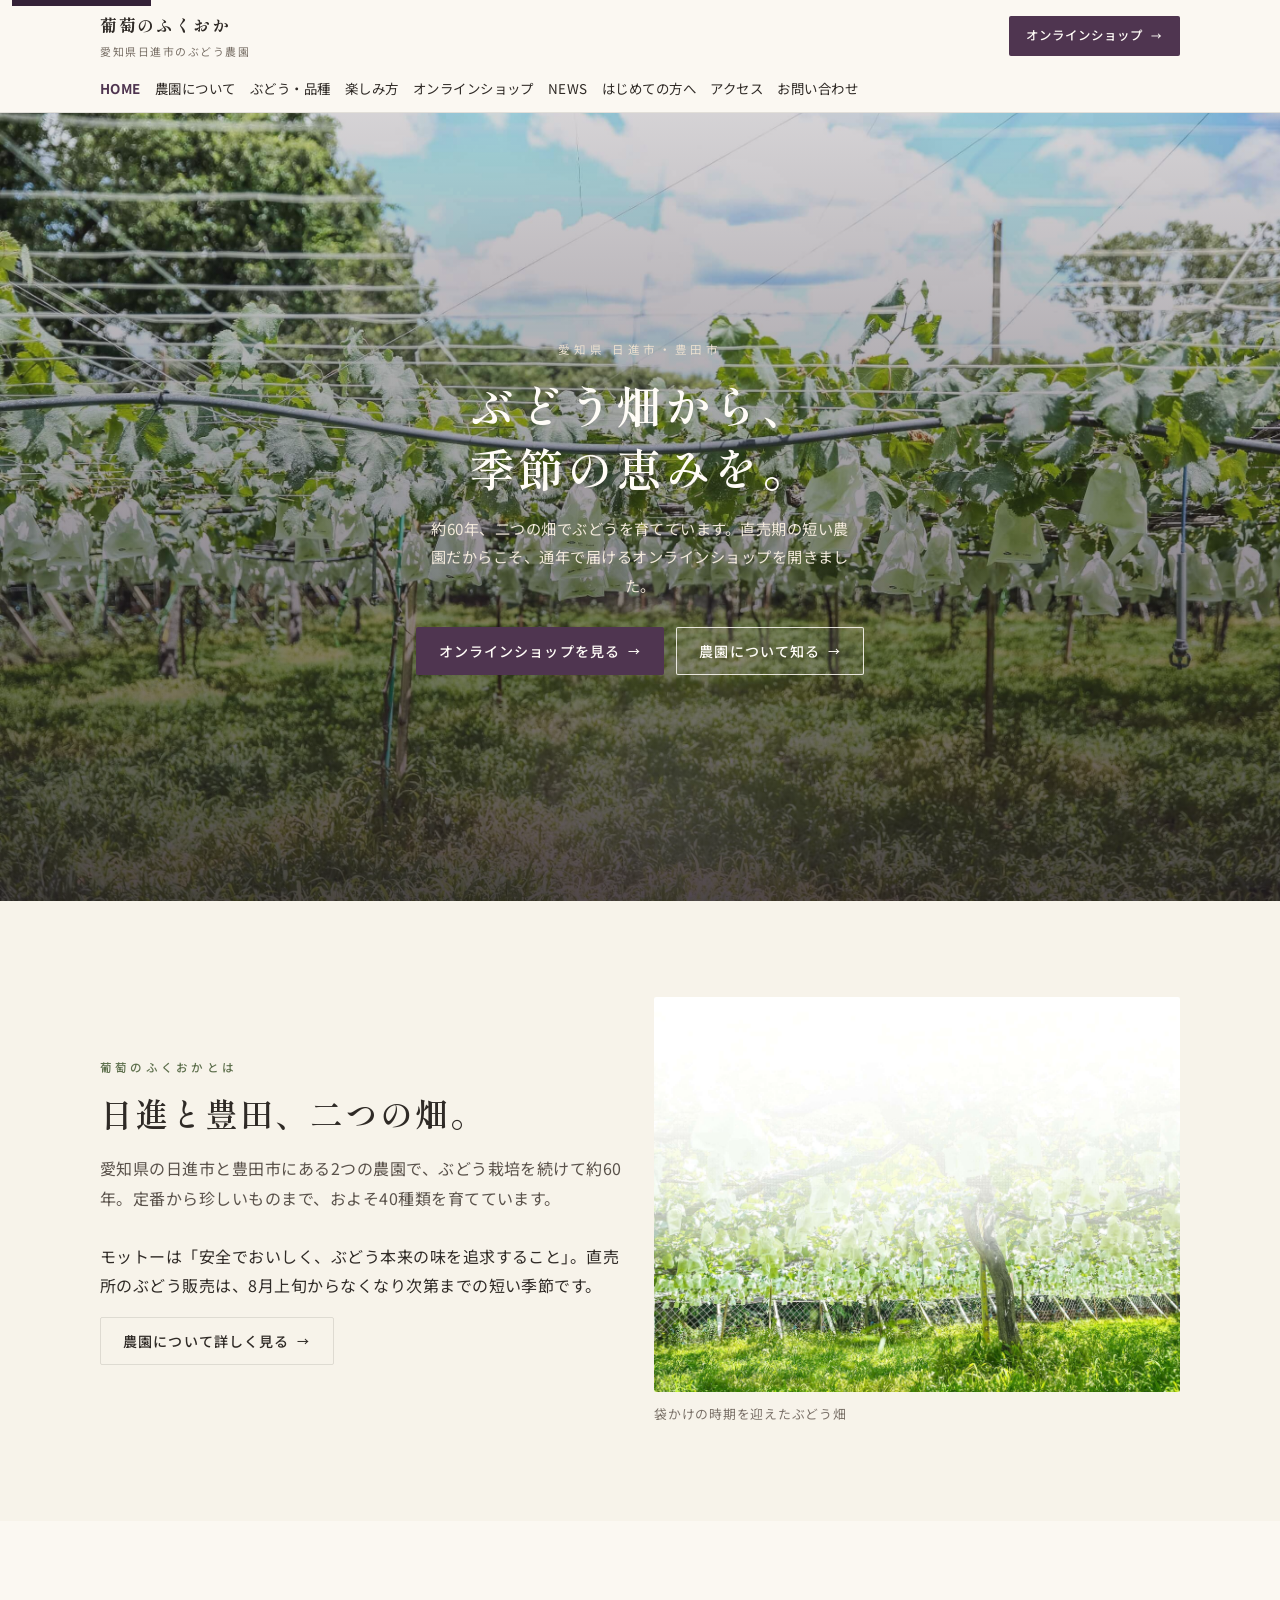
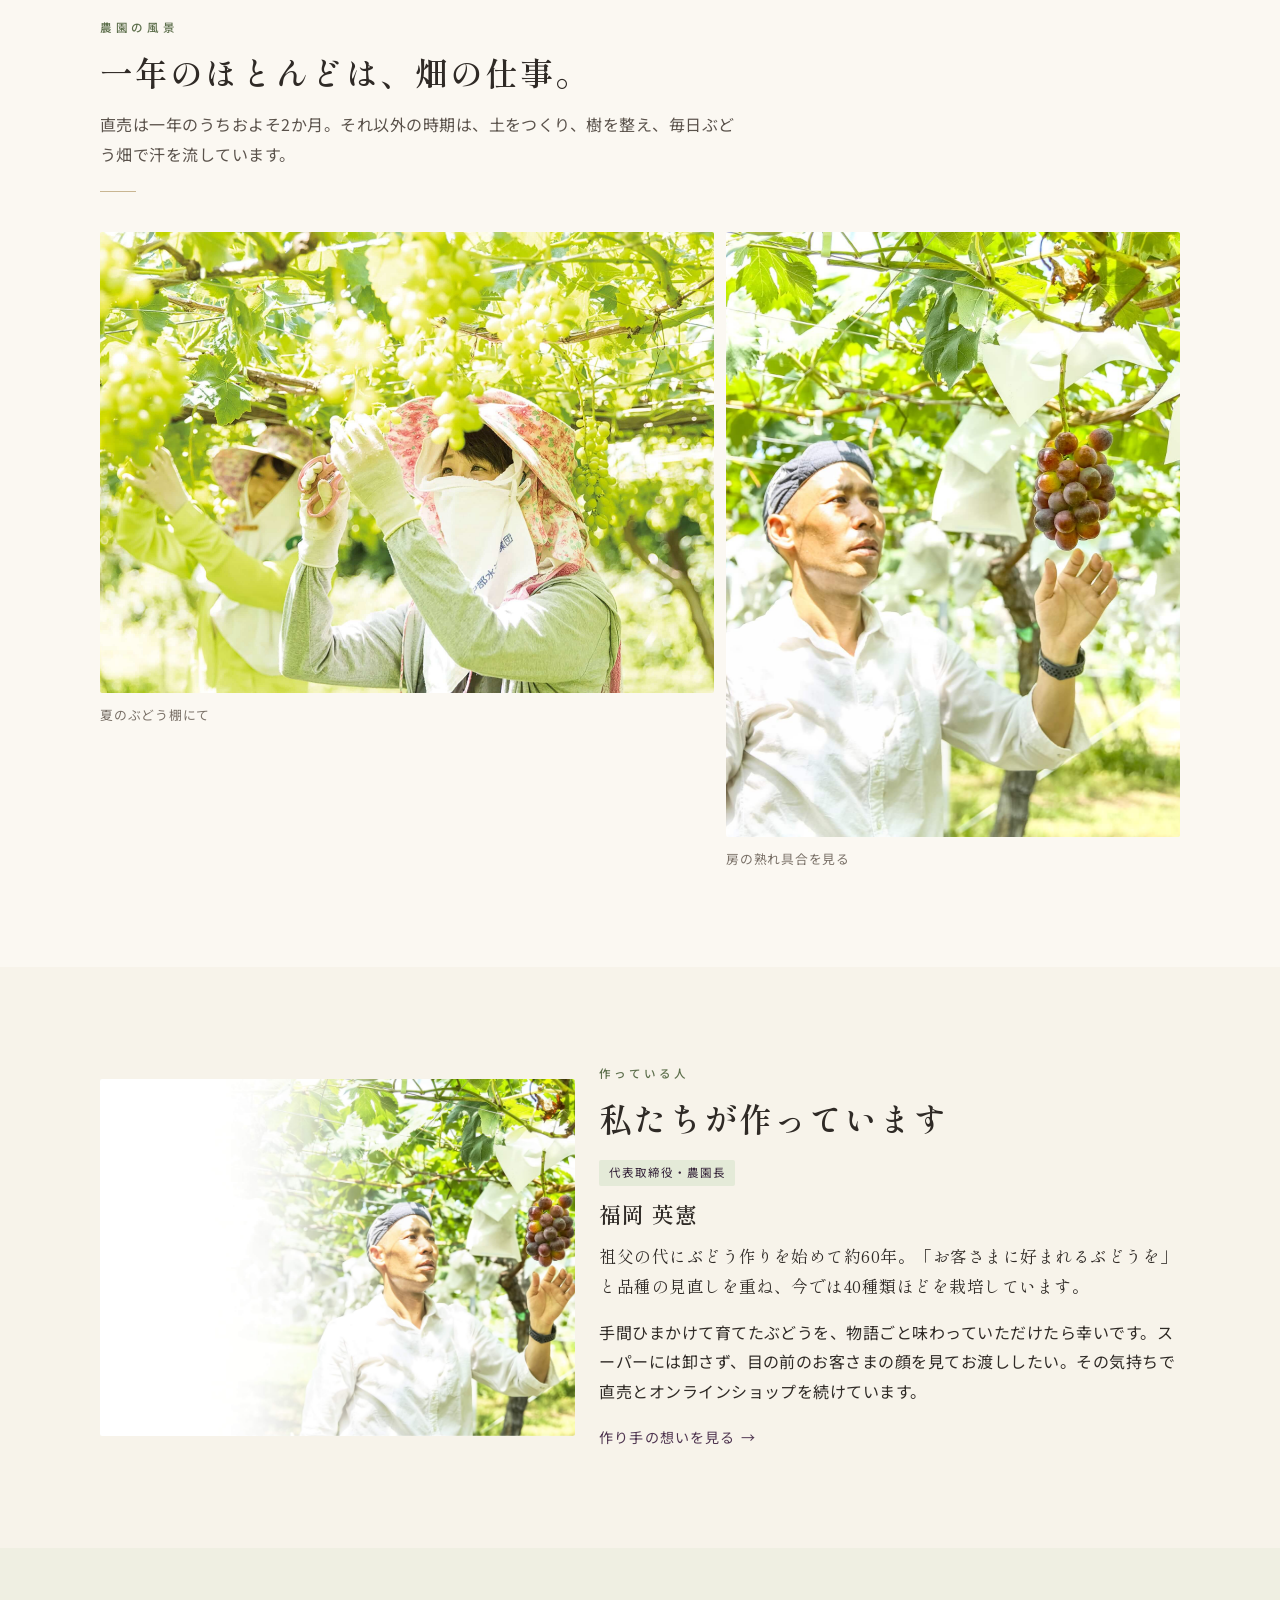
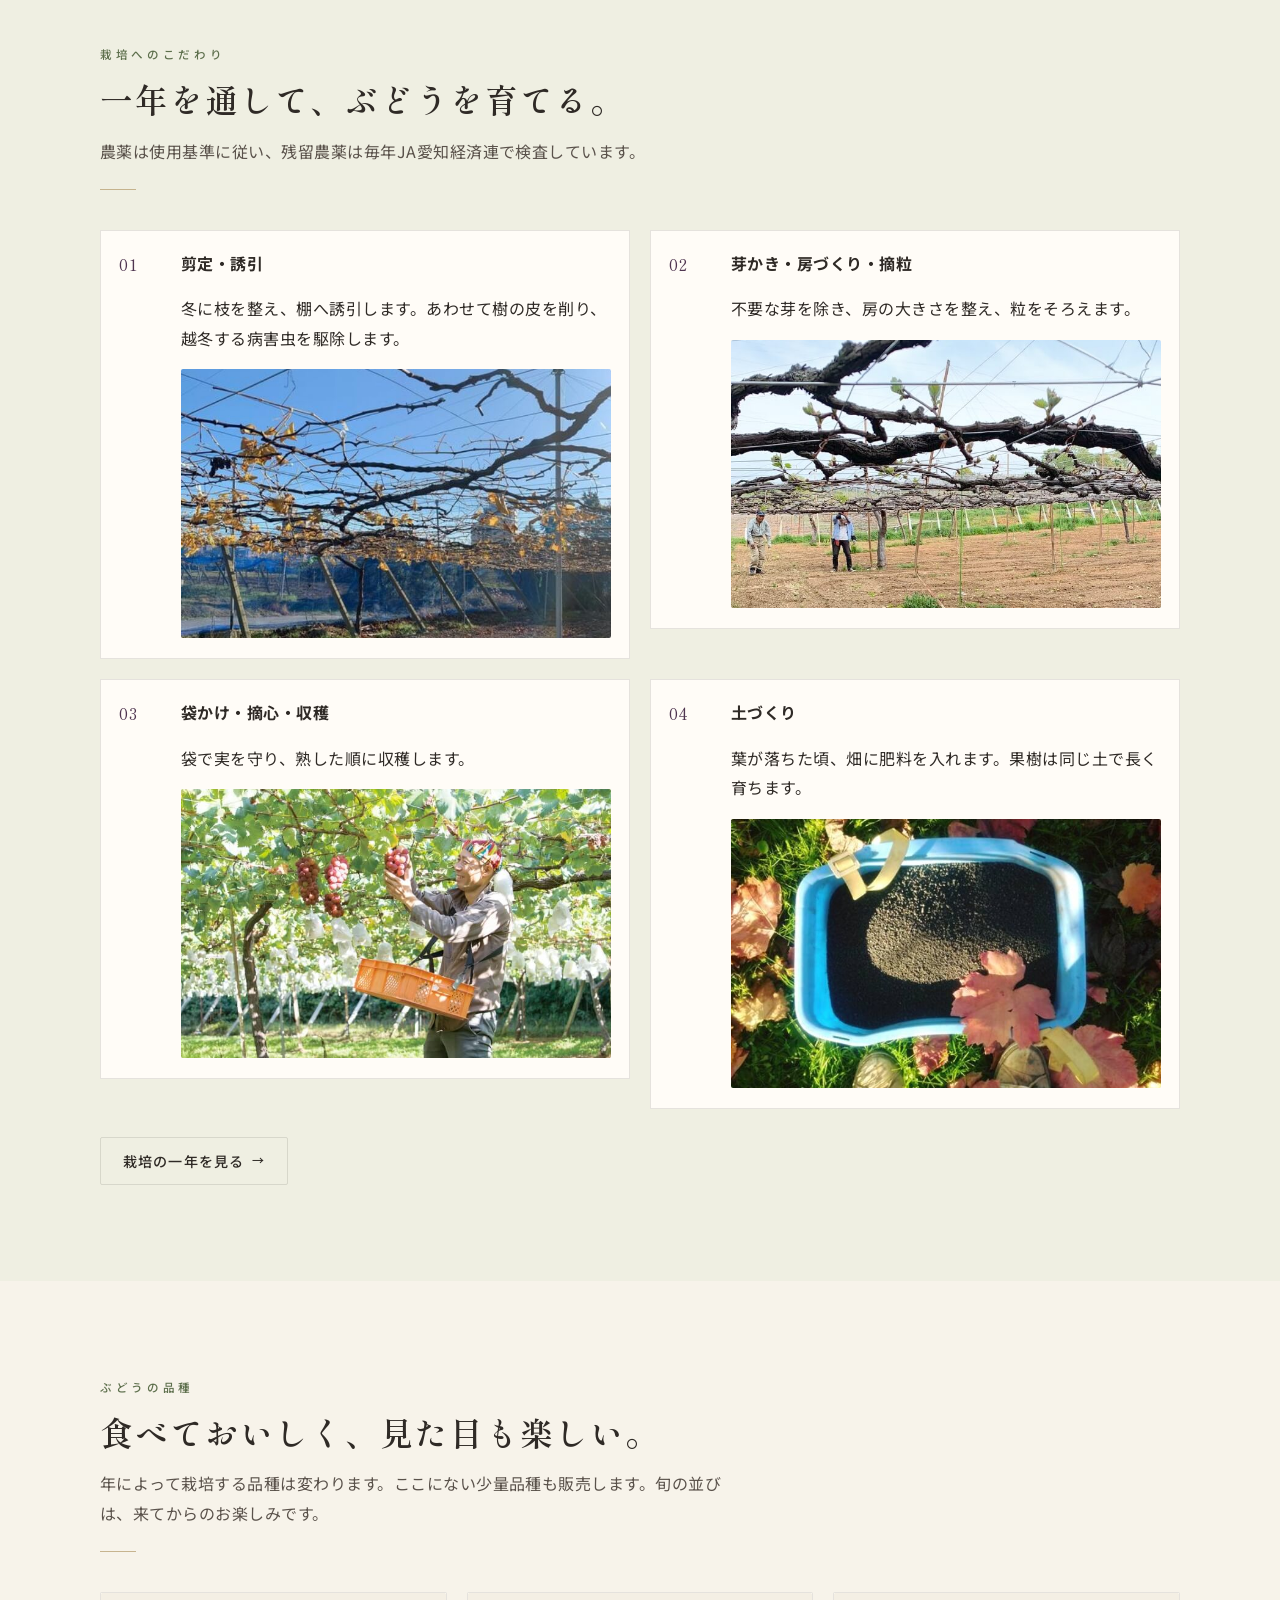
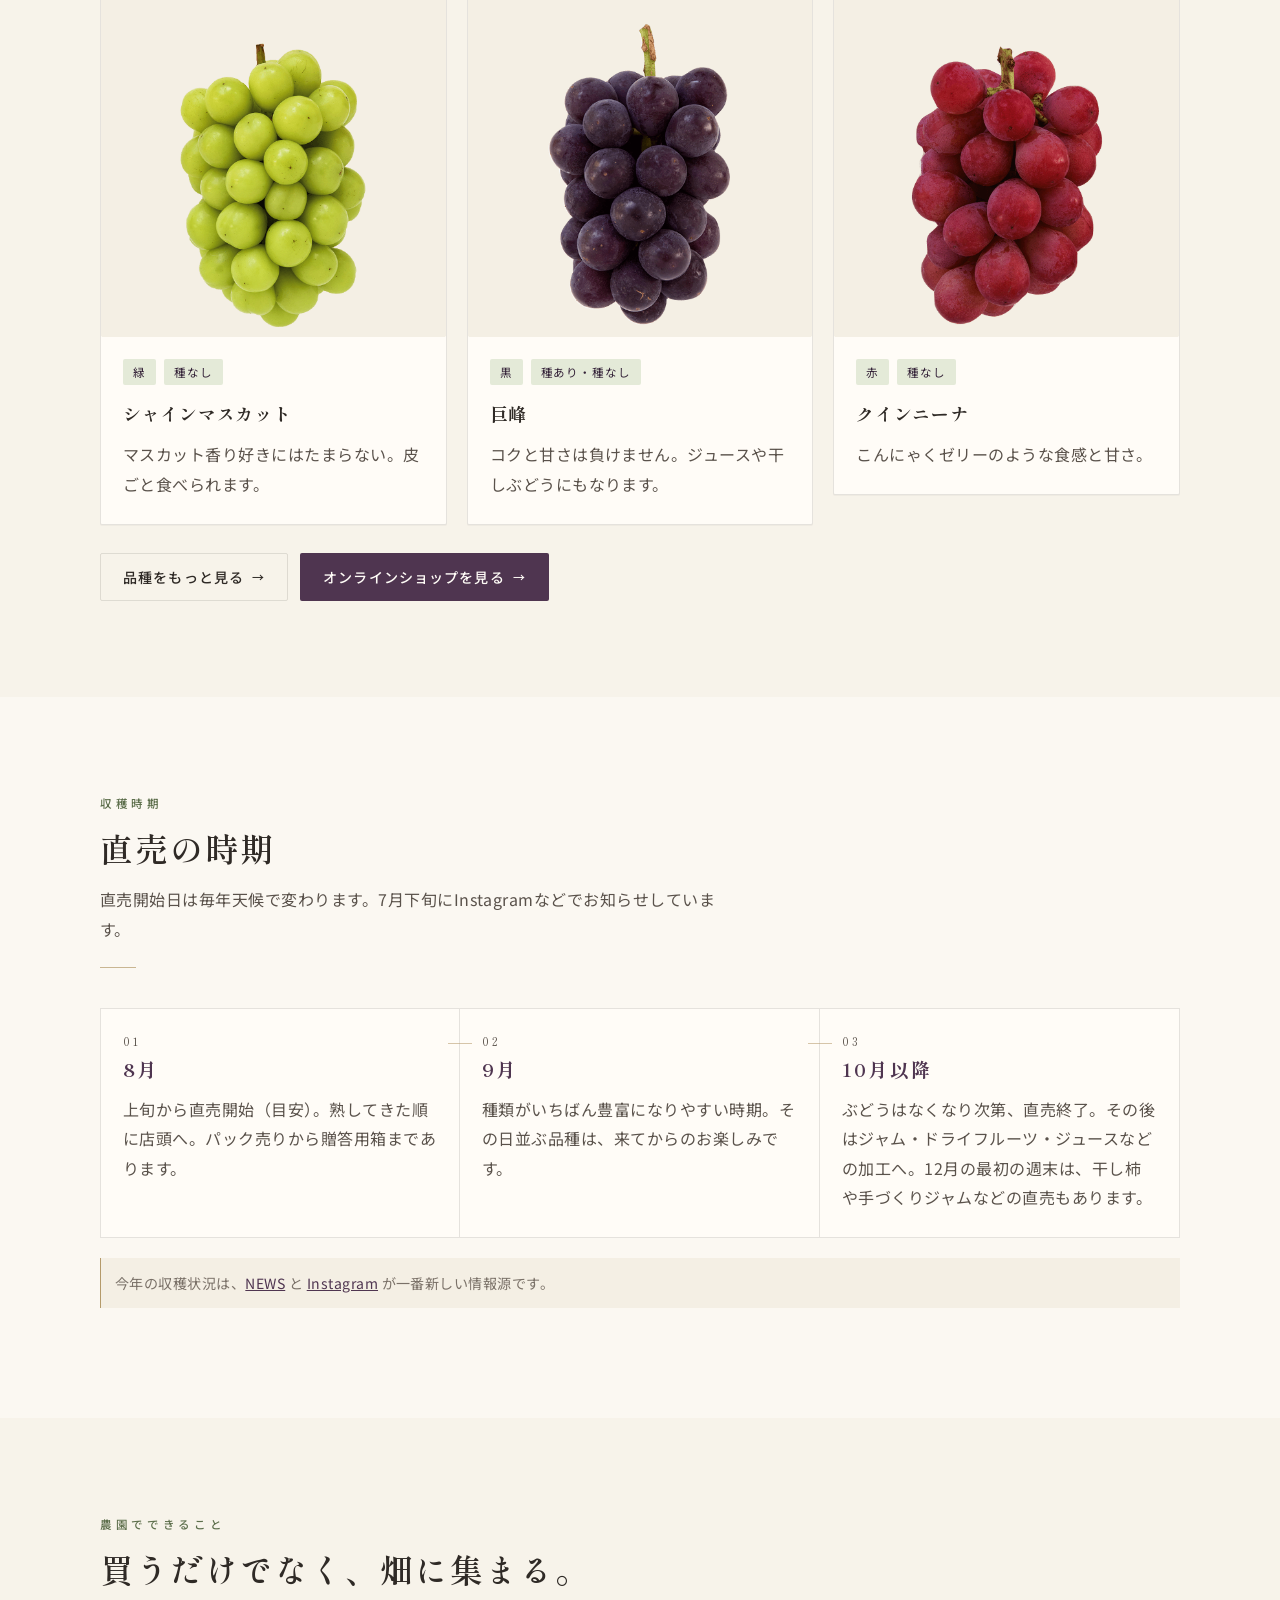
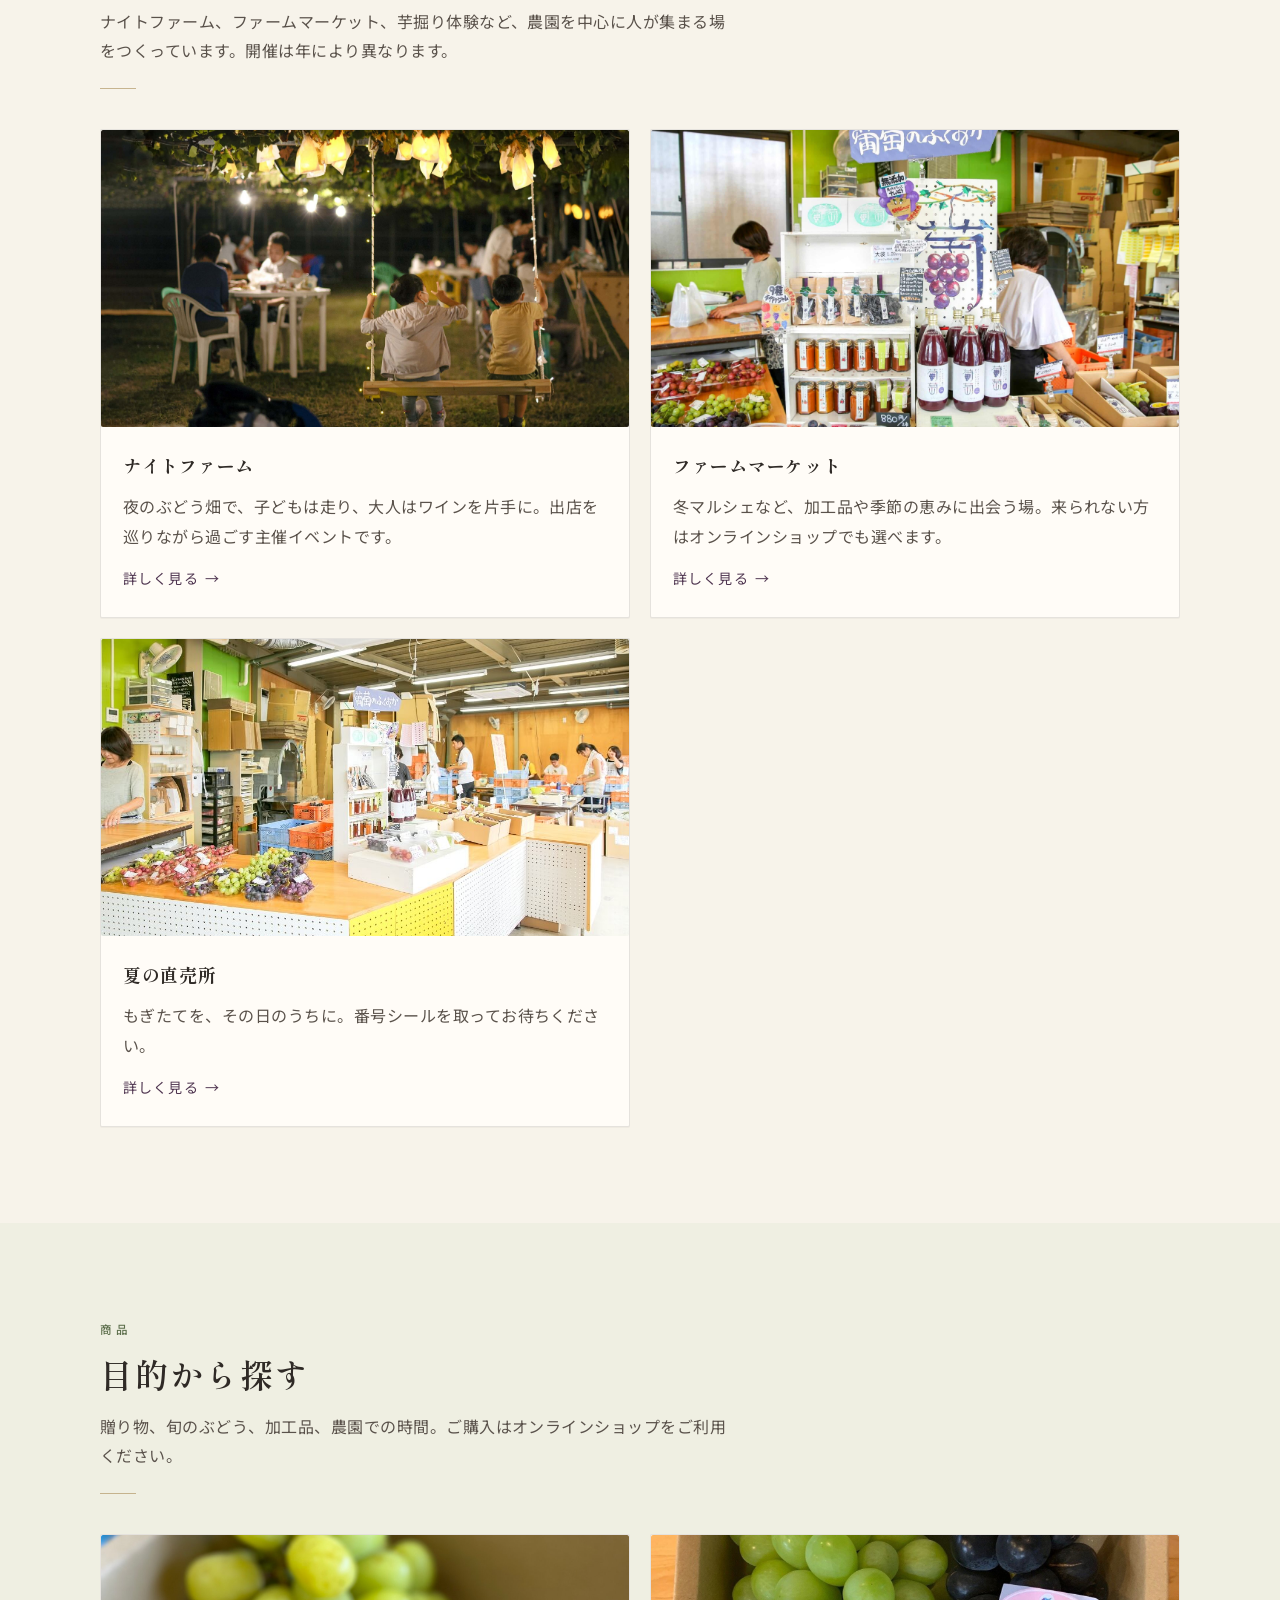
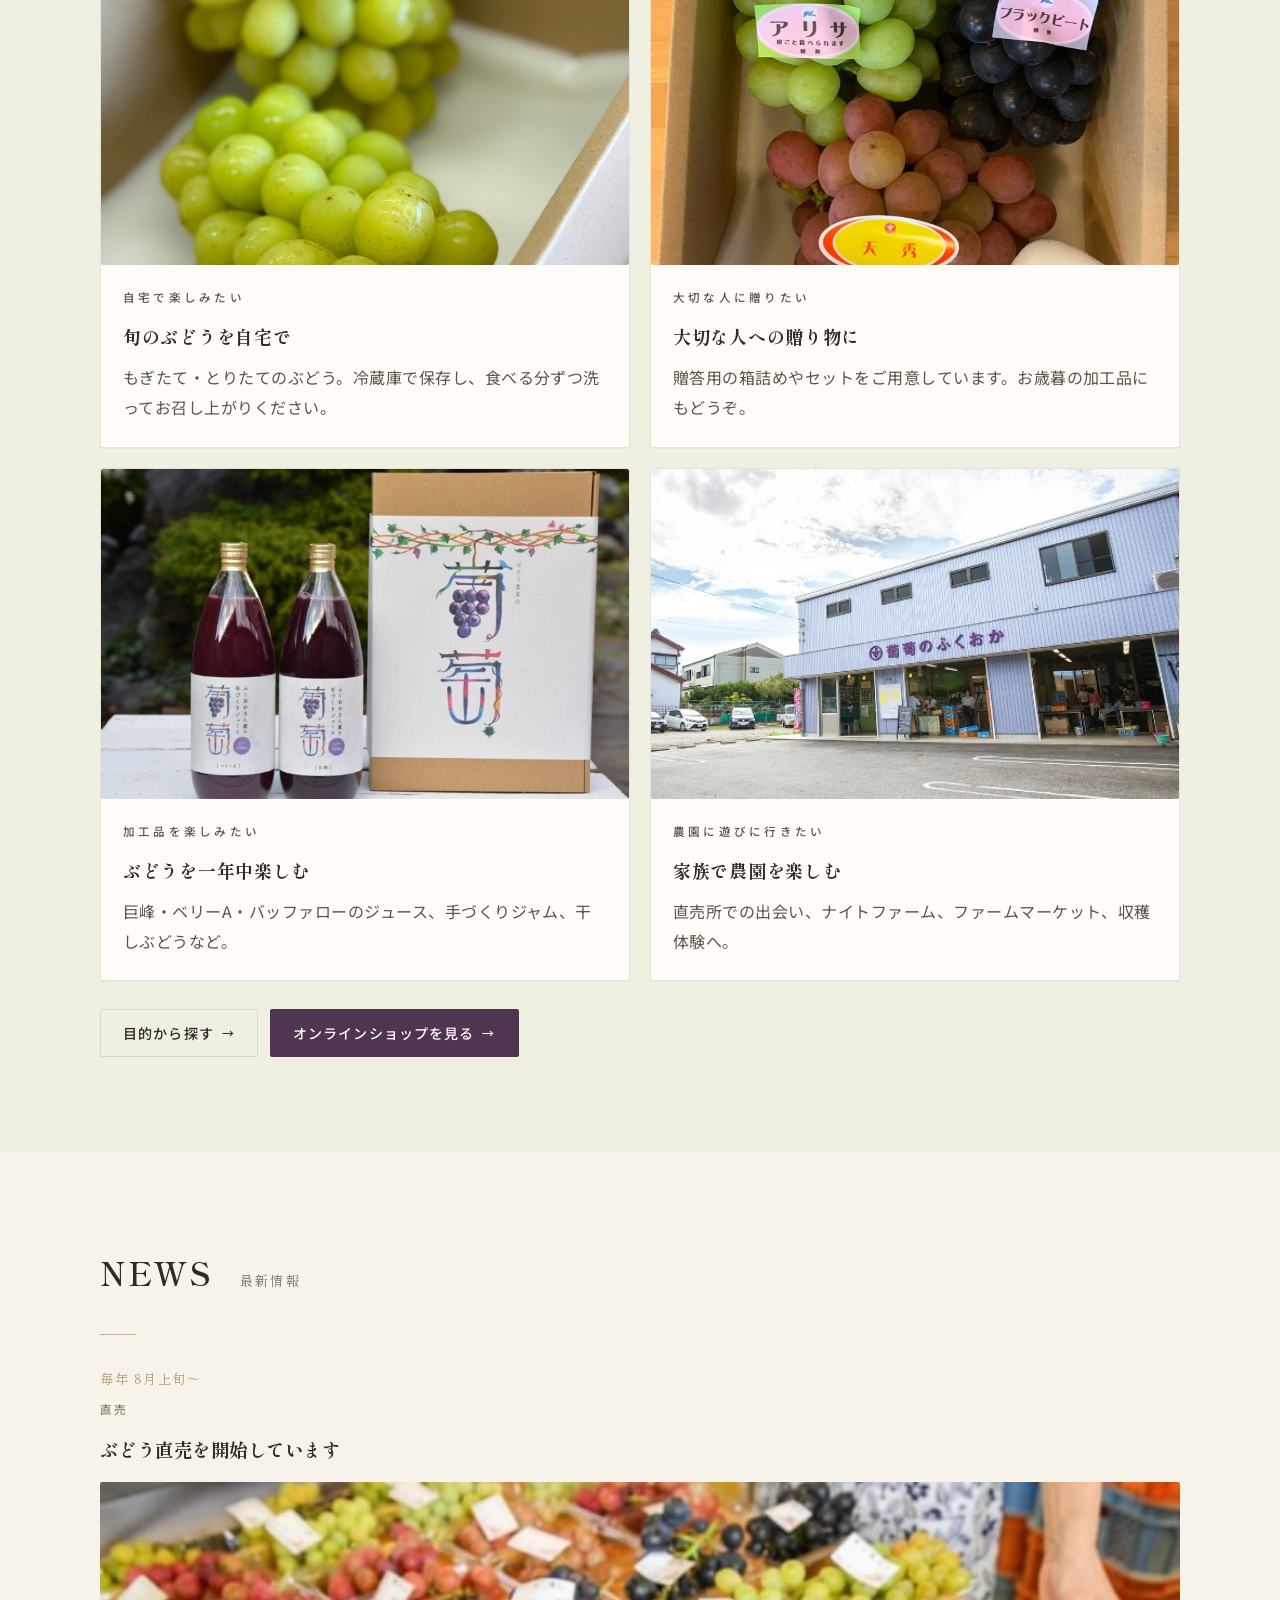
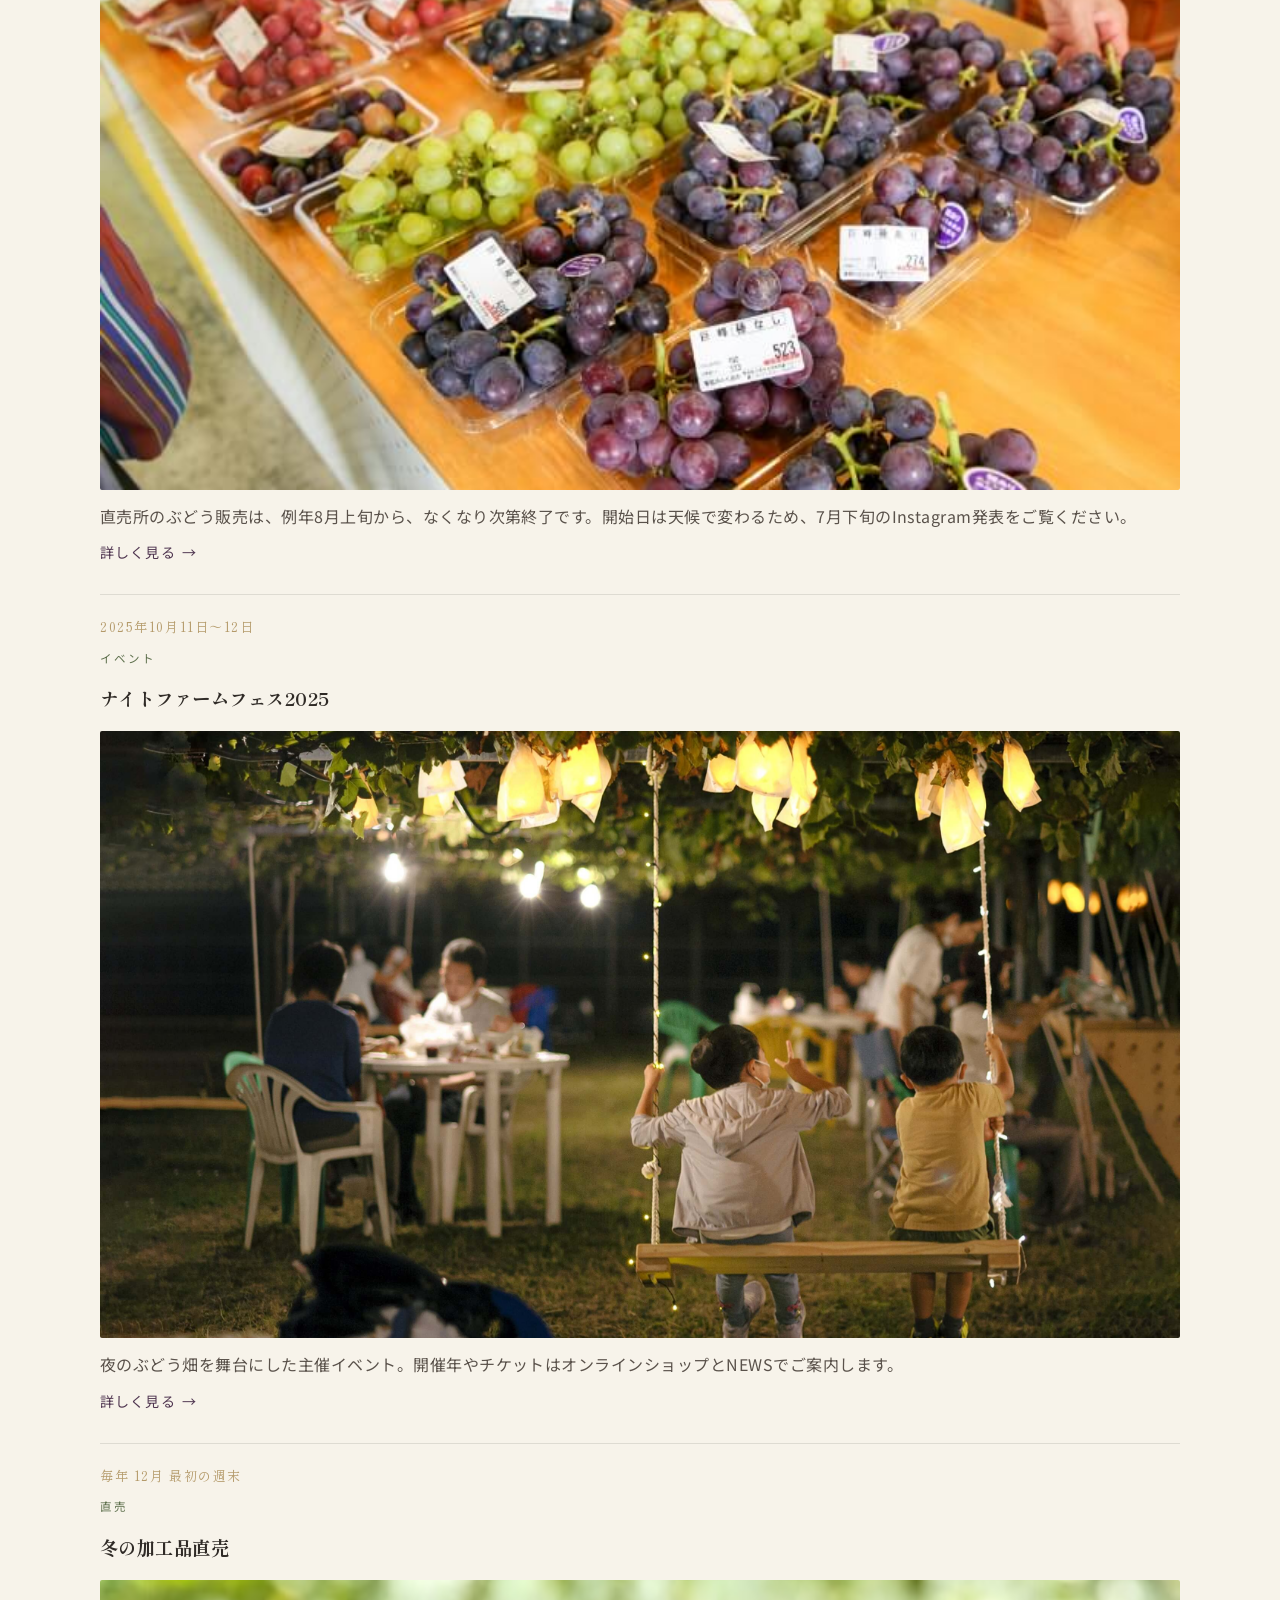
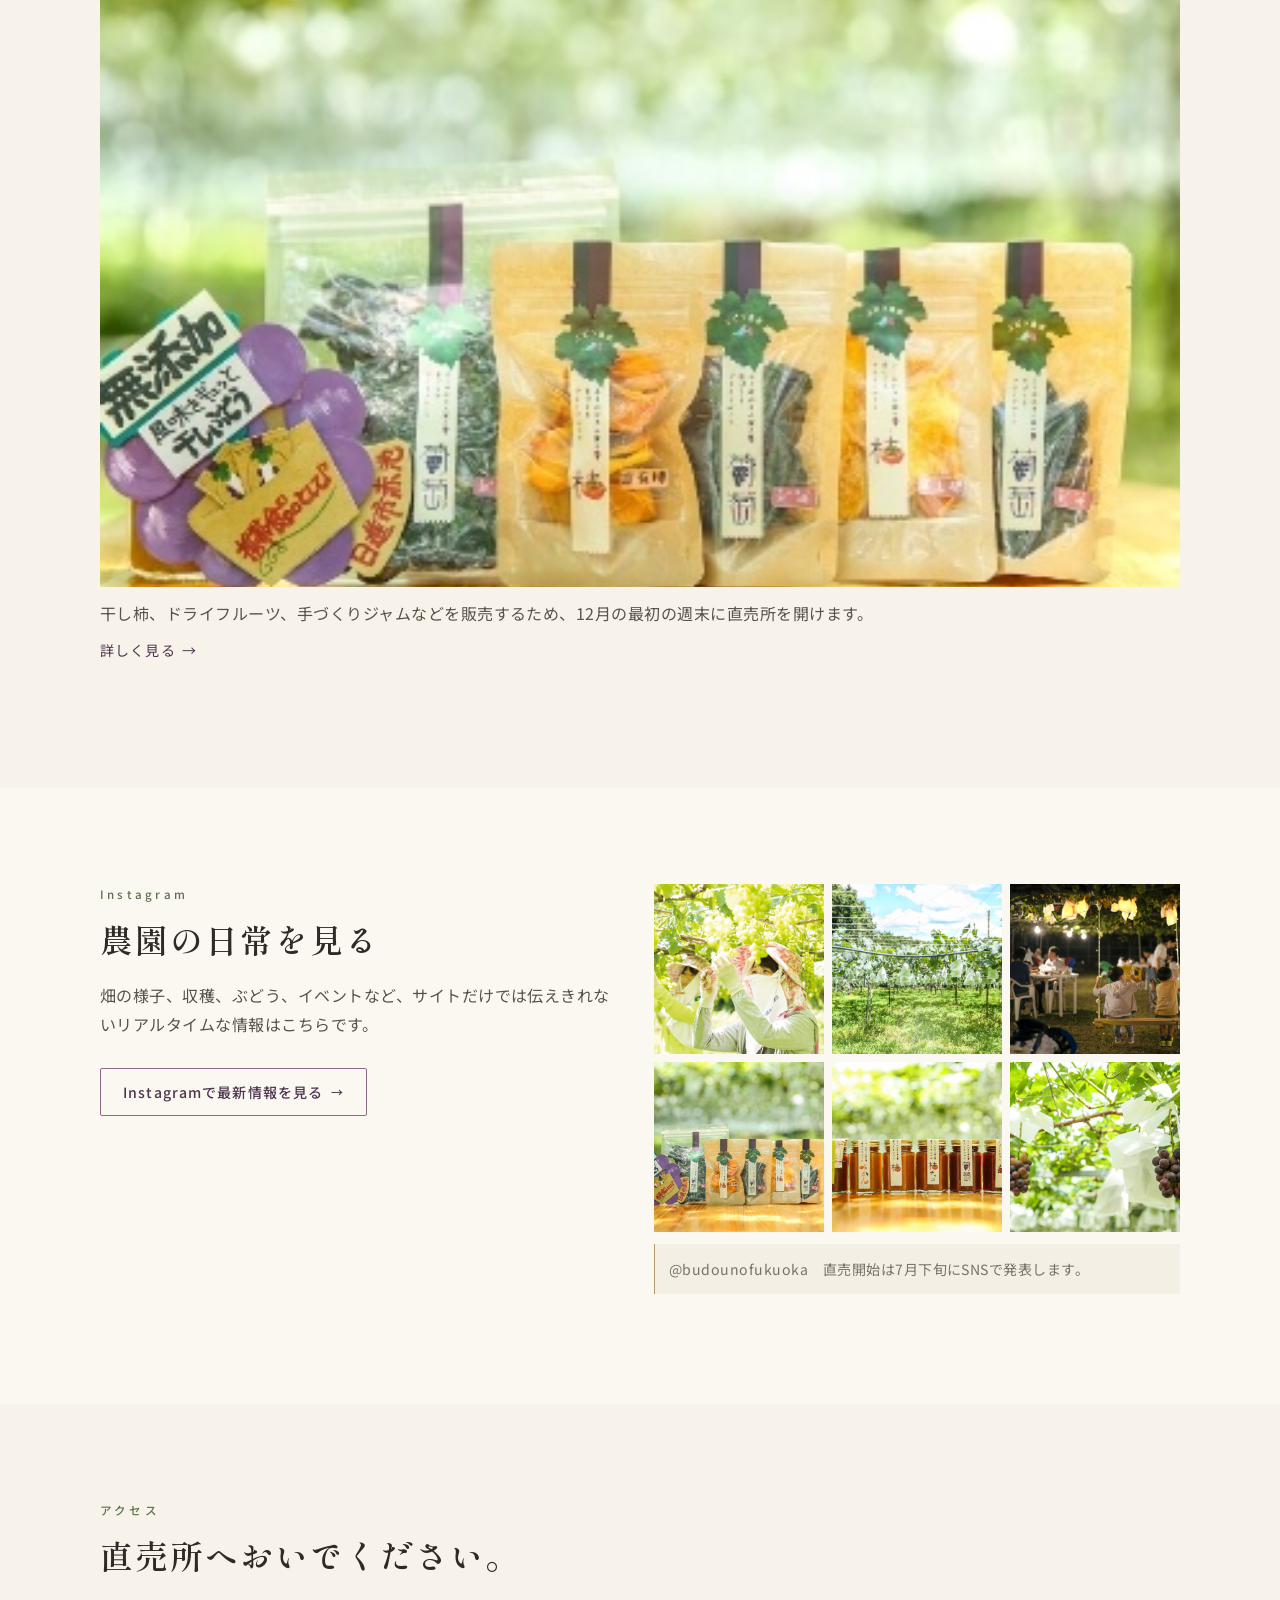
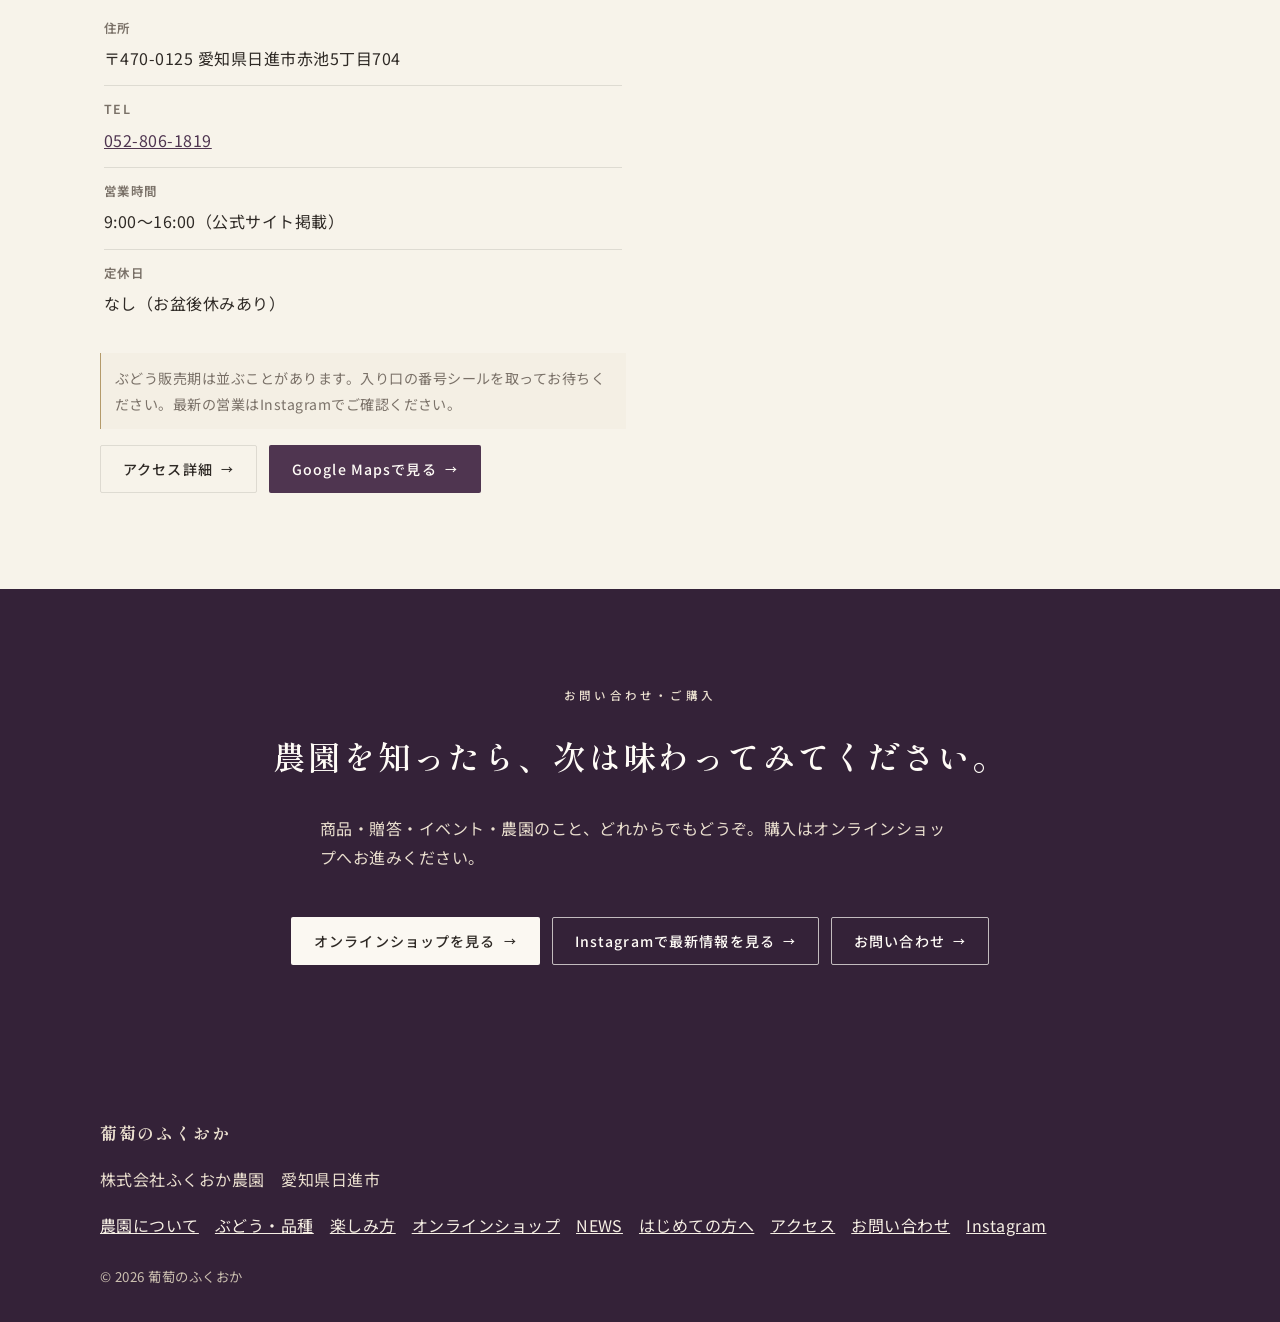
==== commit 70f00a4d: "Keep the farmer portrait in frame and bust CSS cache after header fixes. Co-authored-by: Cursor <cur" ====
--- a/index.html
+++ b/index.html
@@ -1,4 +1,4 @@
-<!DOCTYPE html>
+﻿<!DOCTYPE html>
 <html lang="ja">
 <head>
   <meta charset="UTF-8" />
@@ -13,7 +13,7 @@
   <link rel="preconnect" href="https://fonts.googleapis.com" />
   <link rel="preconnect" href="https://fonts.gstatic.com" crossorigin />
   <link href="https://fonts.googleapis.com/css2?family=Noto+Sans+JP:wght@400;500;700&family=Shippori+Mincho:wght@500;600;700&display=swap" rel="stylesheet" />
-  <link rel="stylesheet" href="./css/style.css?v=20260827" />
+  <link rel="stylesheet" href="./css/style.css?v=20260827b" />
 </head>
 <body>
   <a class="skip-link" href="#main">本文へスキップ</a>
--- a/css/style.css
+++ b/css/style.css
@@ -533,7 +533,7 @@
   overflow: hidden;
 }
 .people-feature .photo img {
-  object-position: center 20%;
+  object-position: 82% 10%;
 }
 .flow-visual img {
   width: 100%;
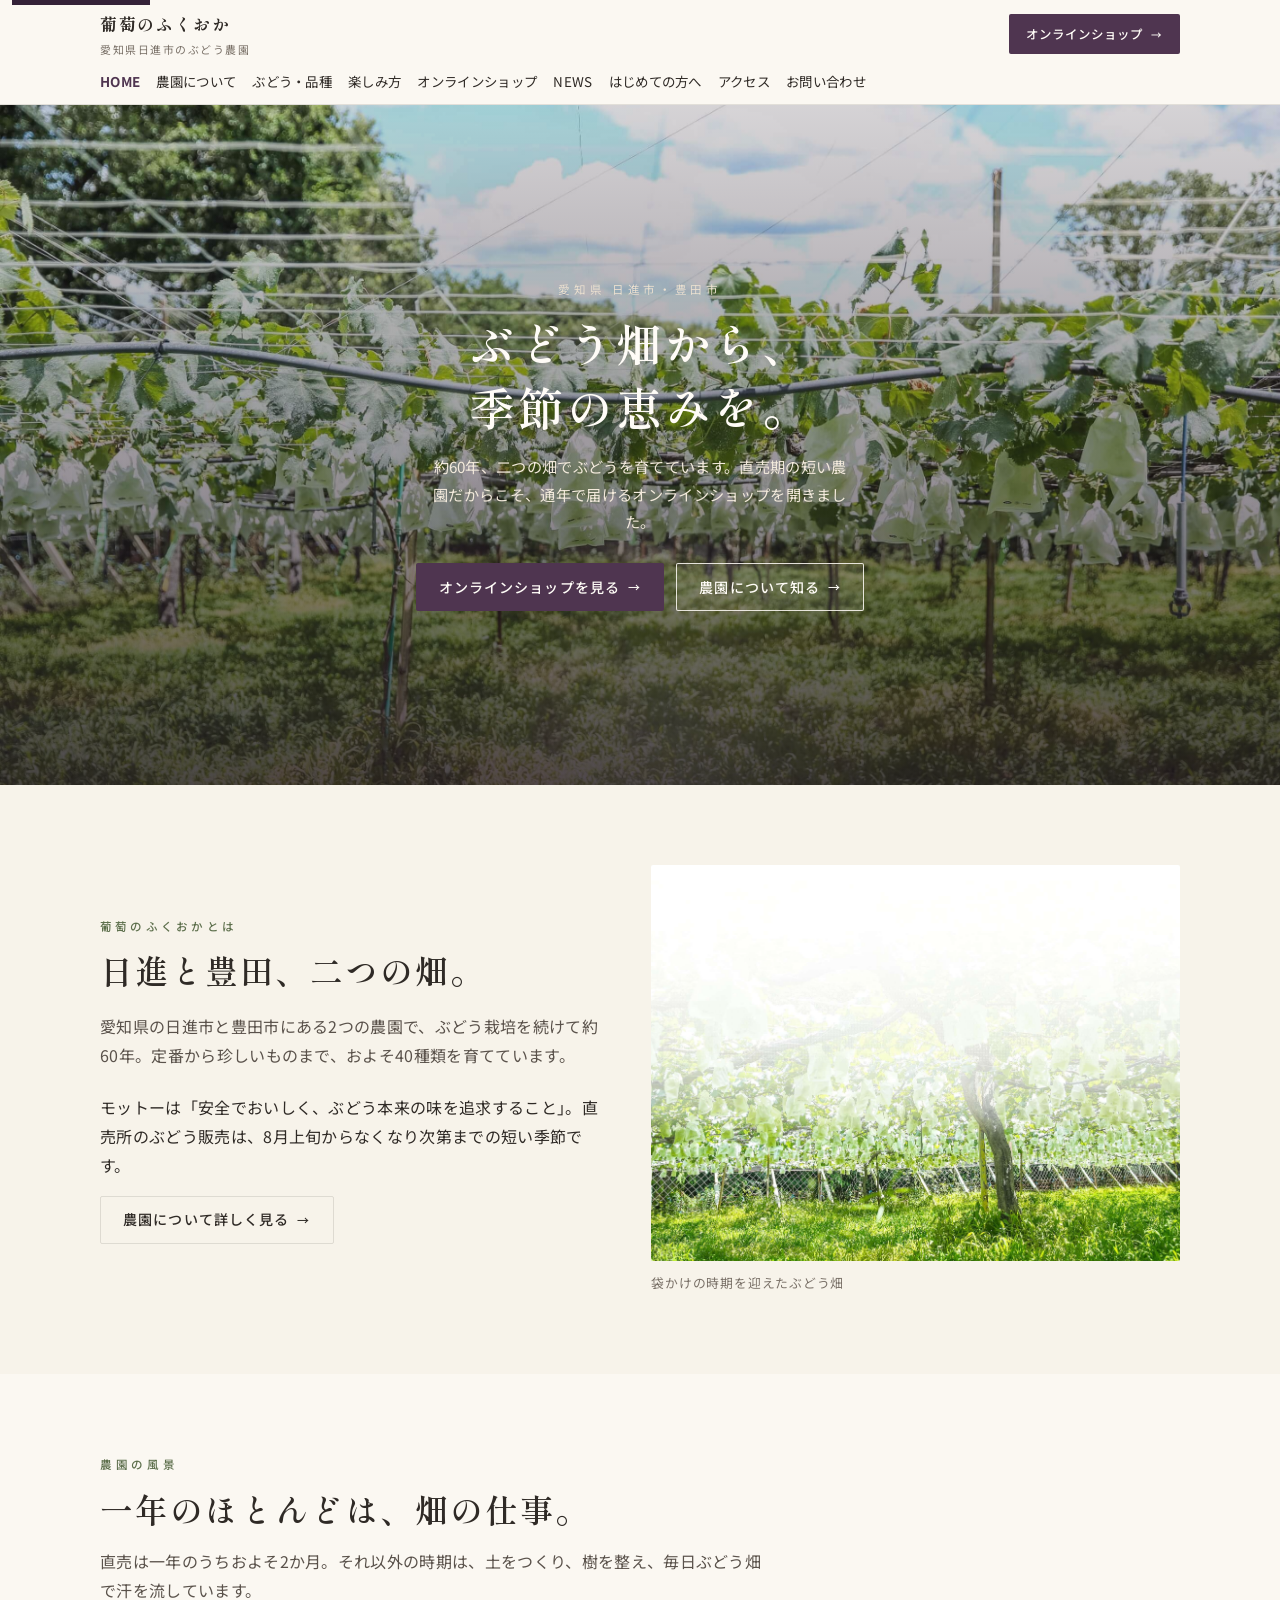
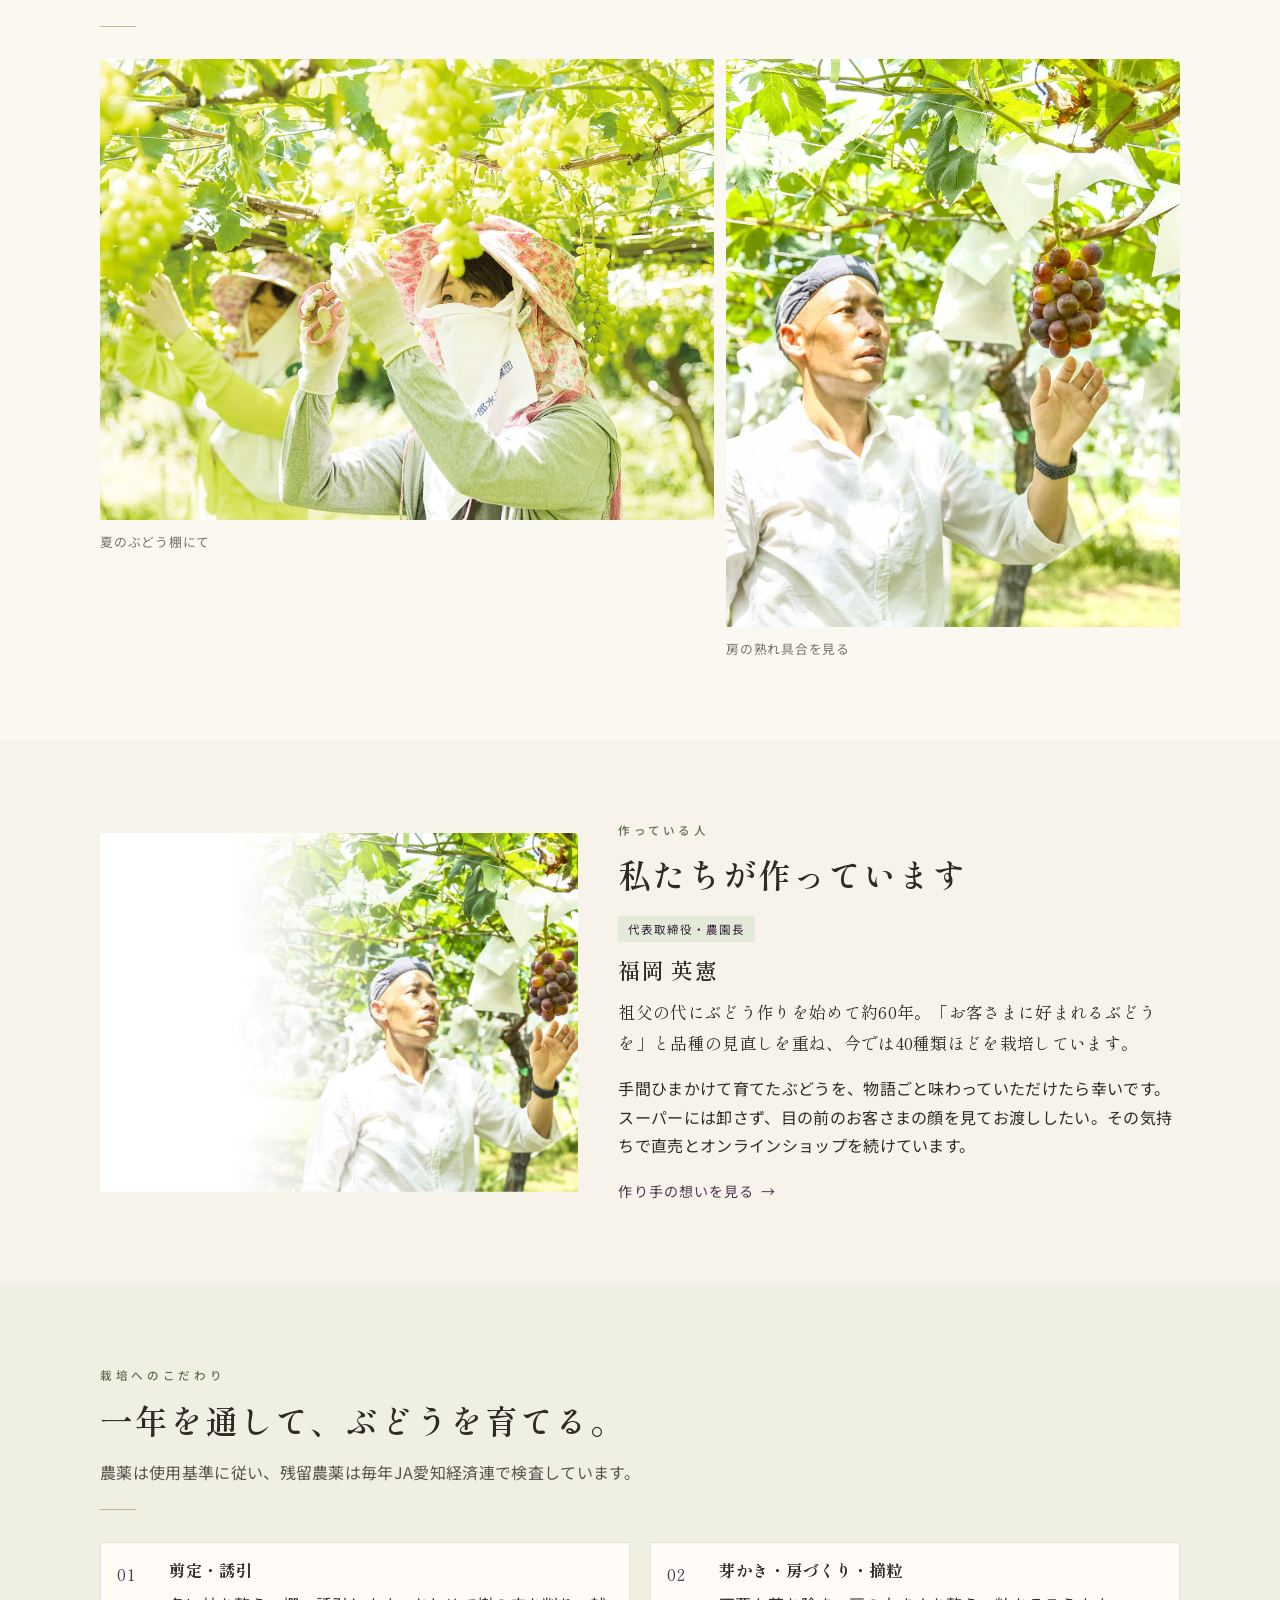
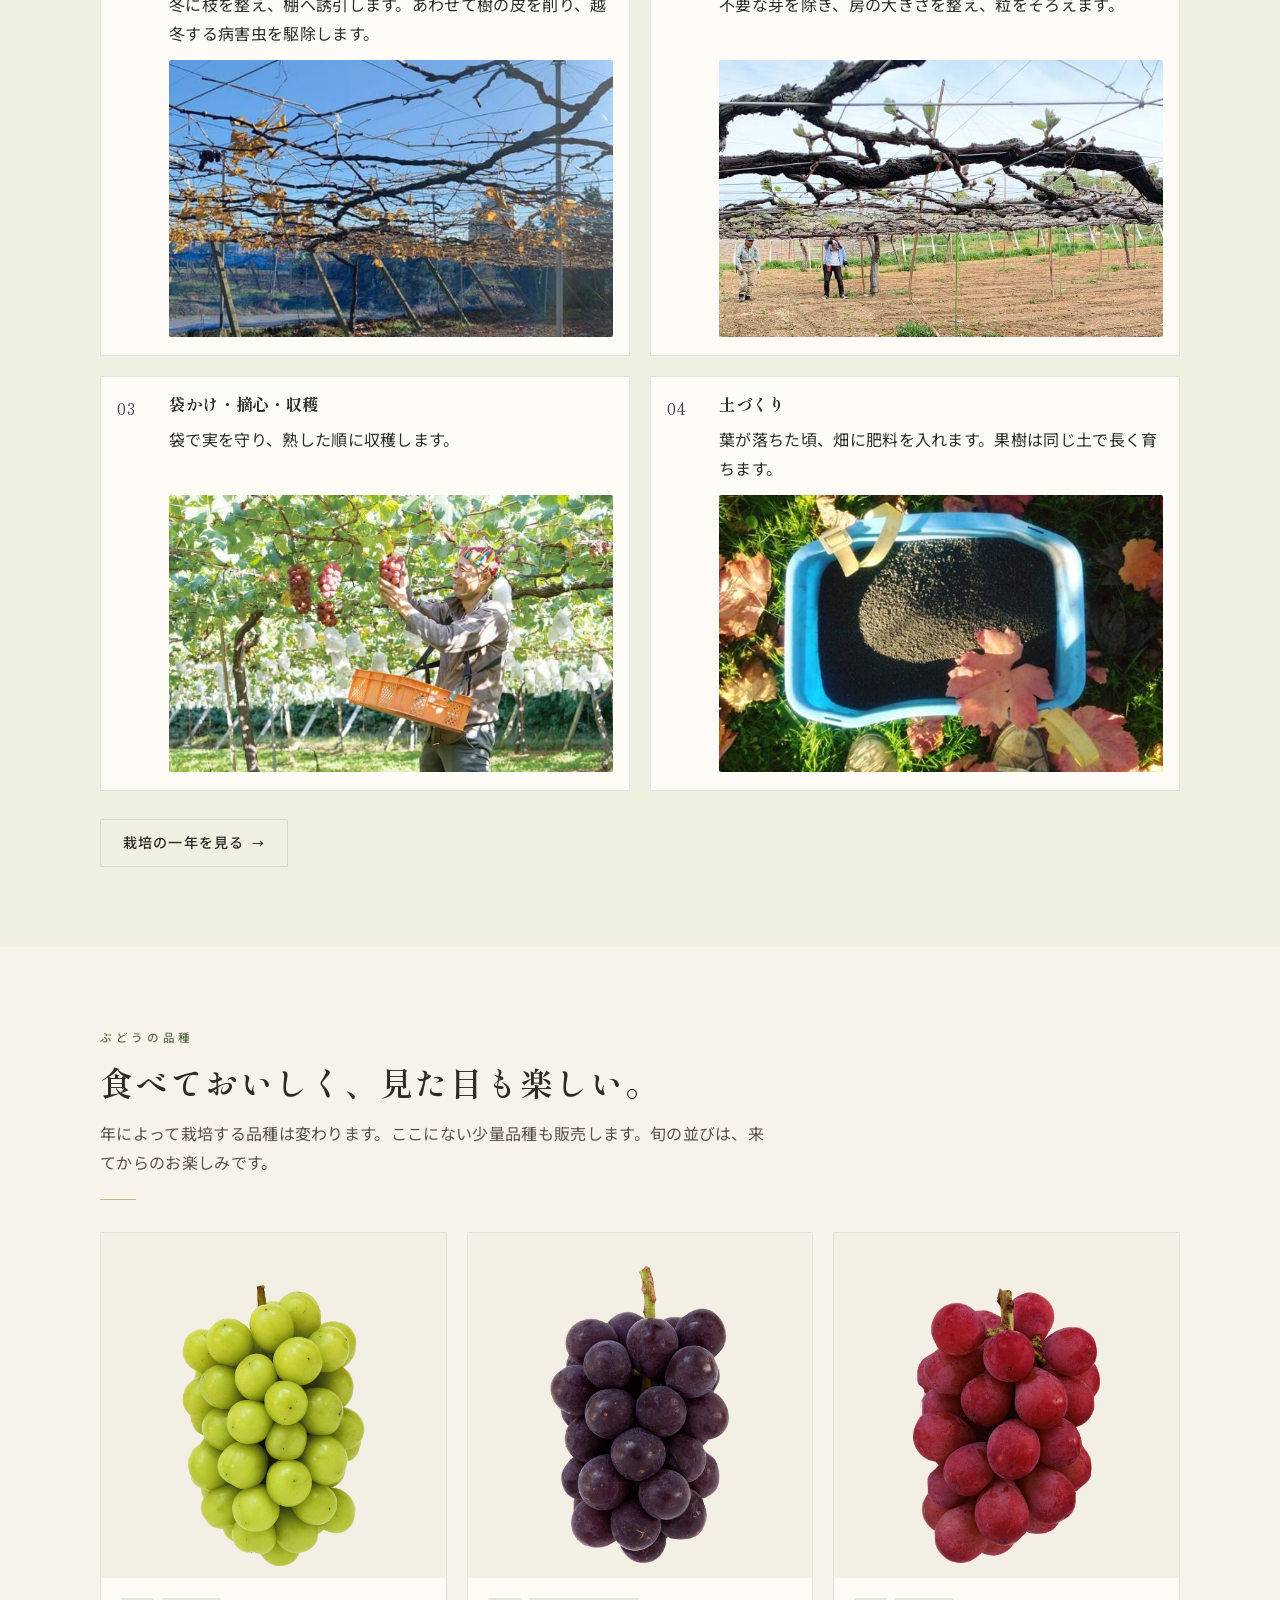
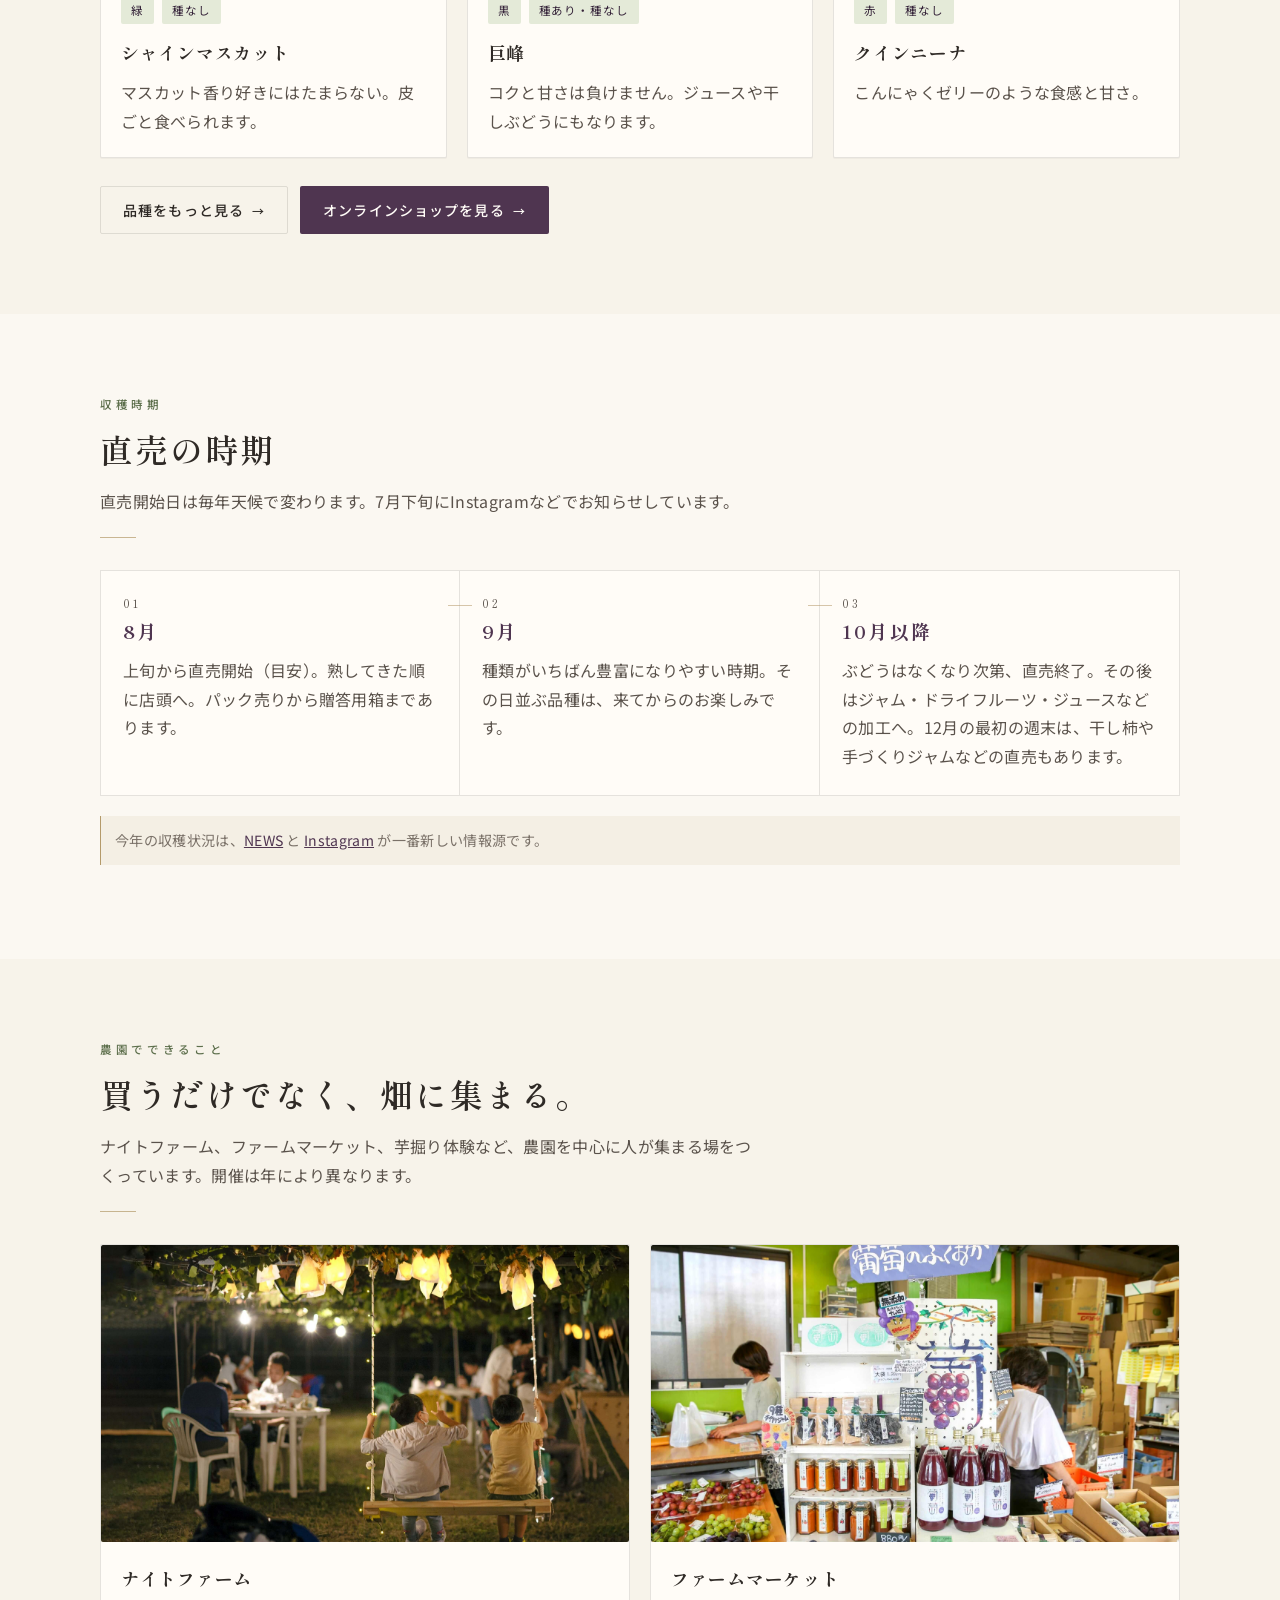
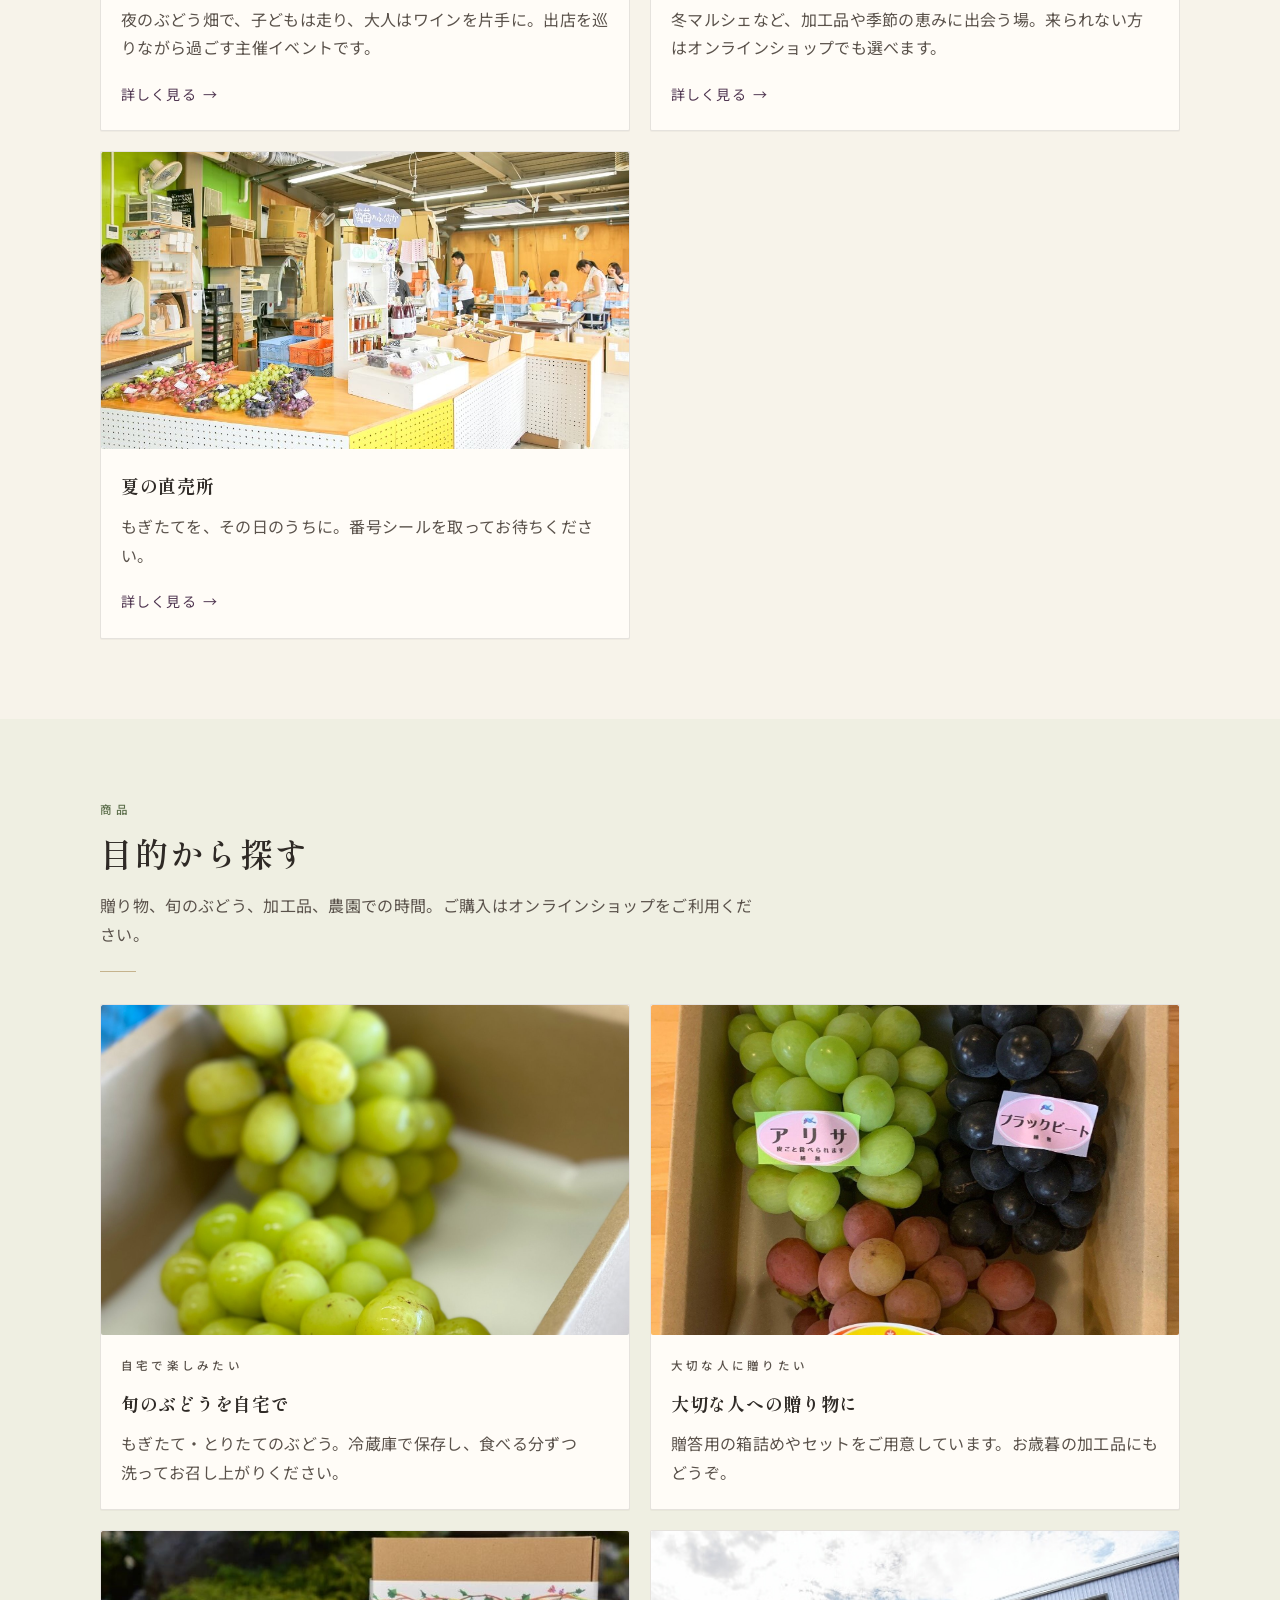
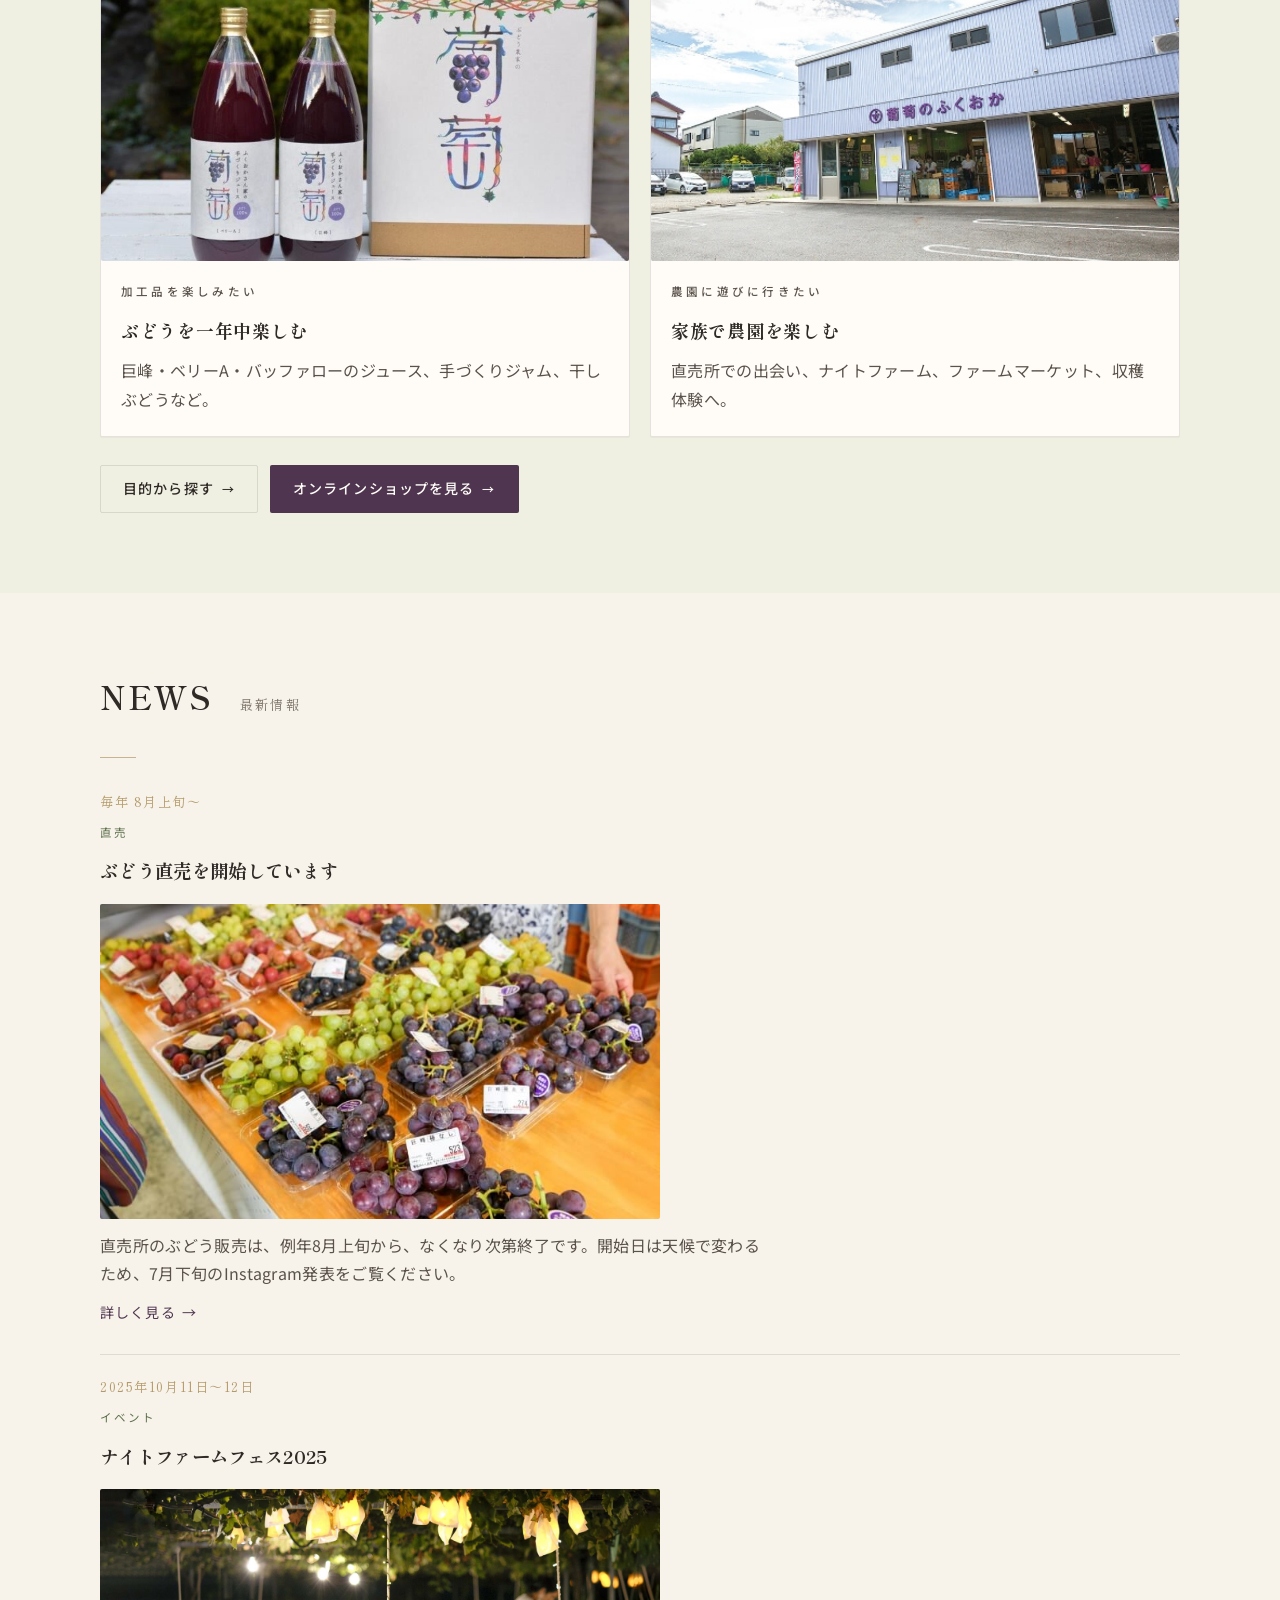
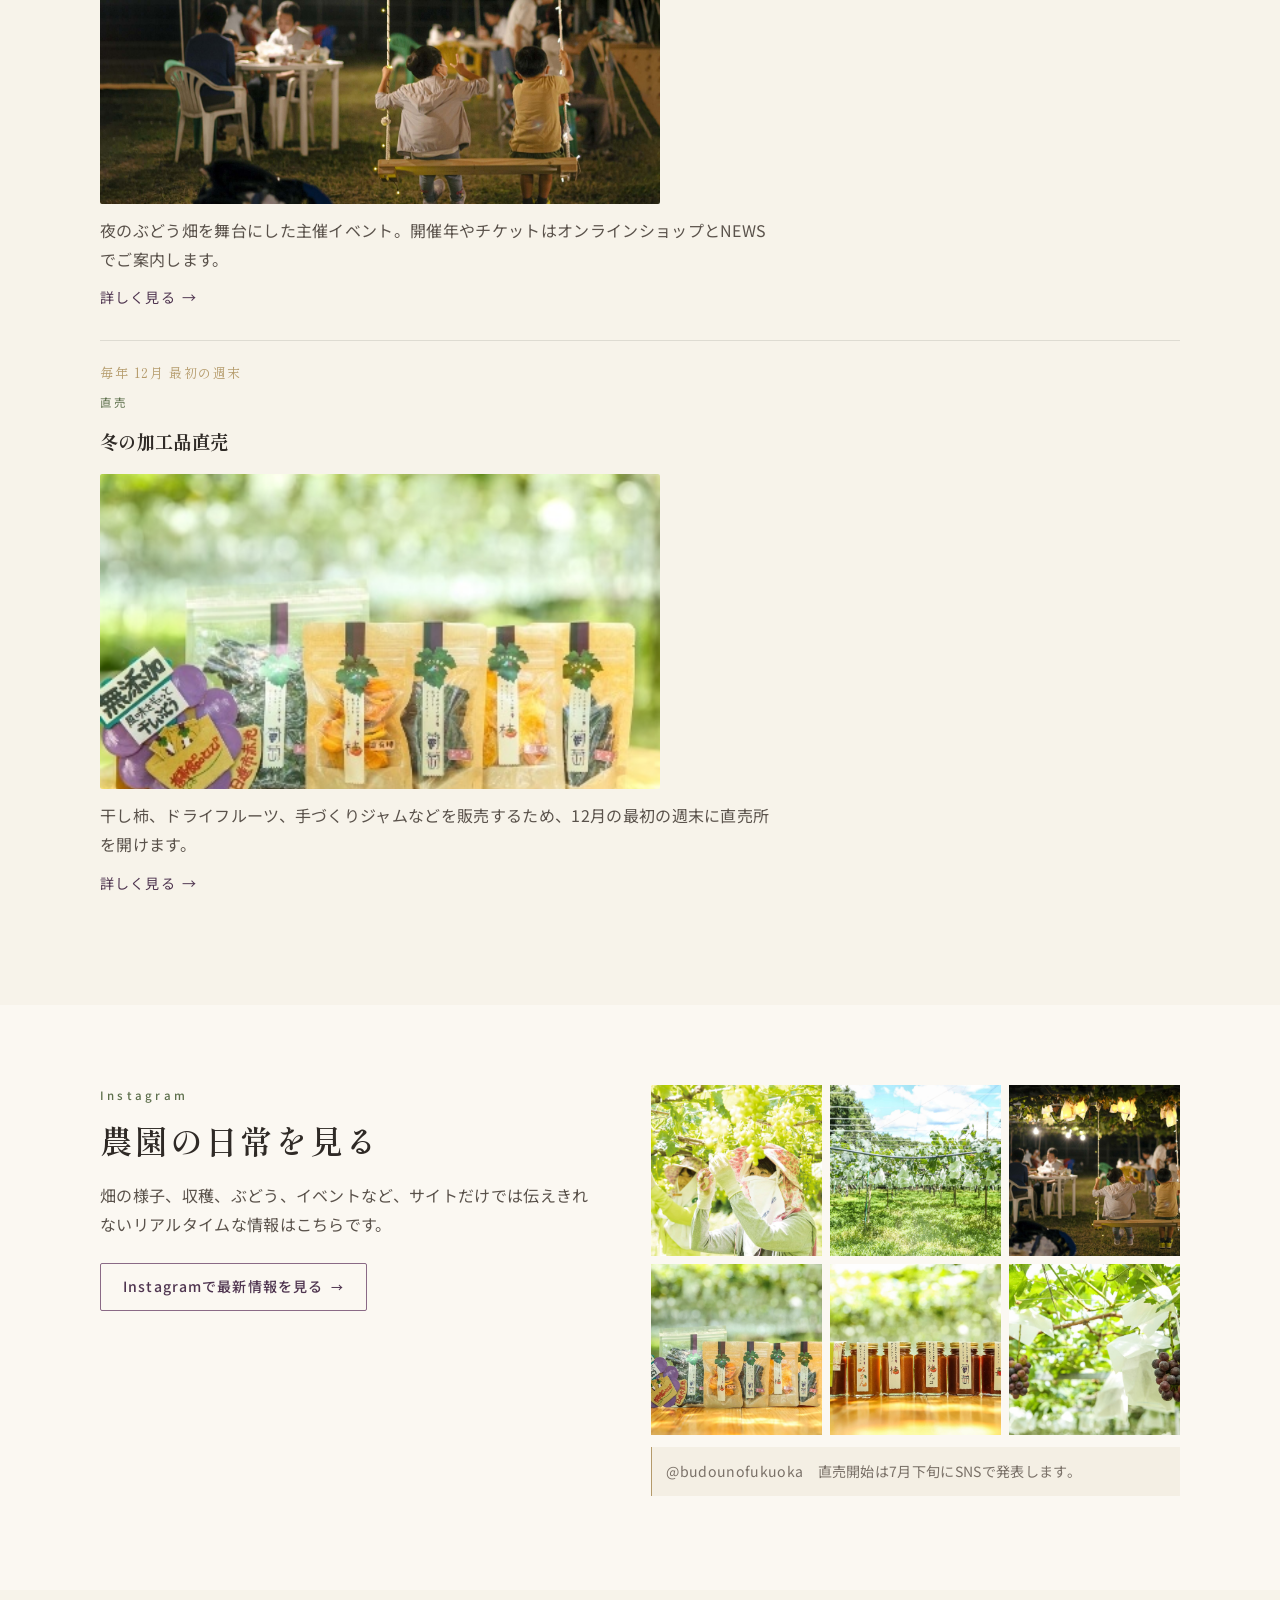
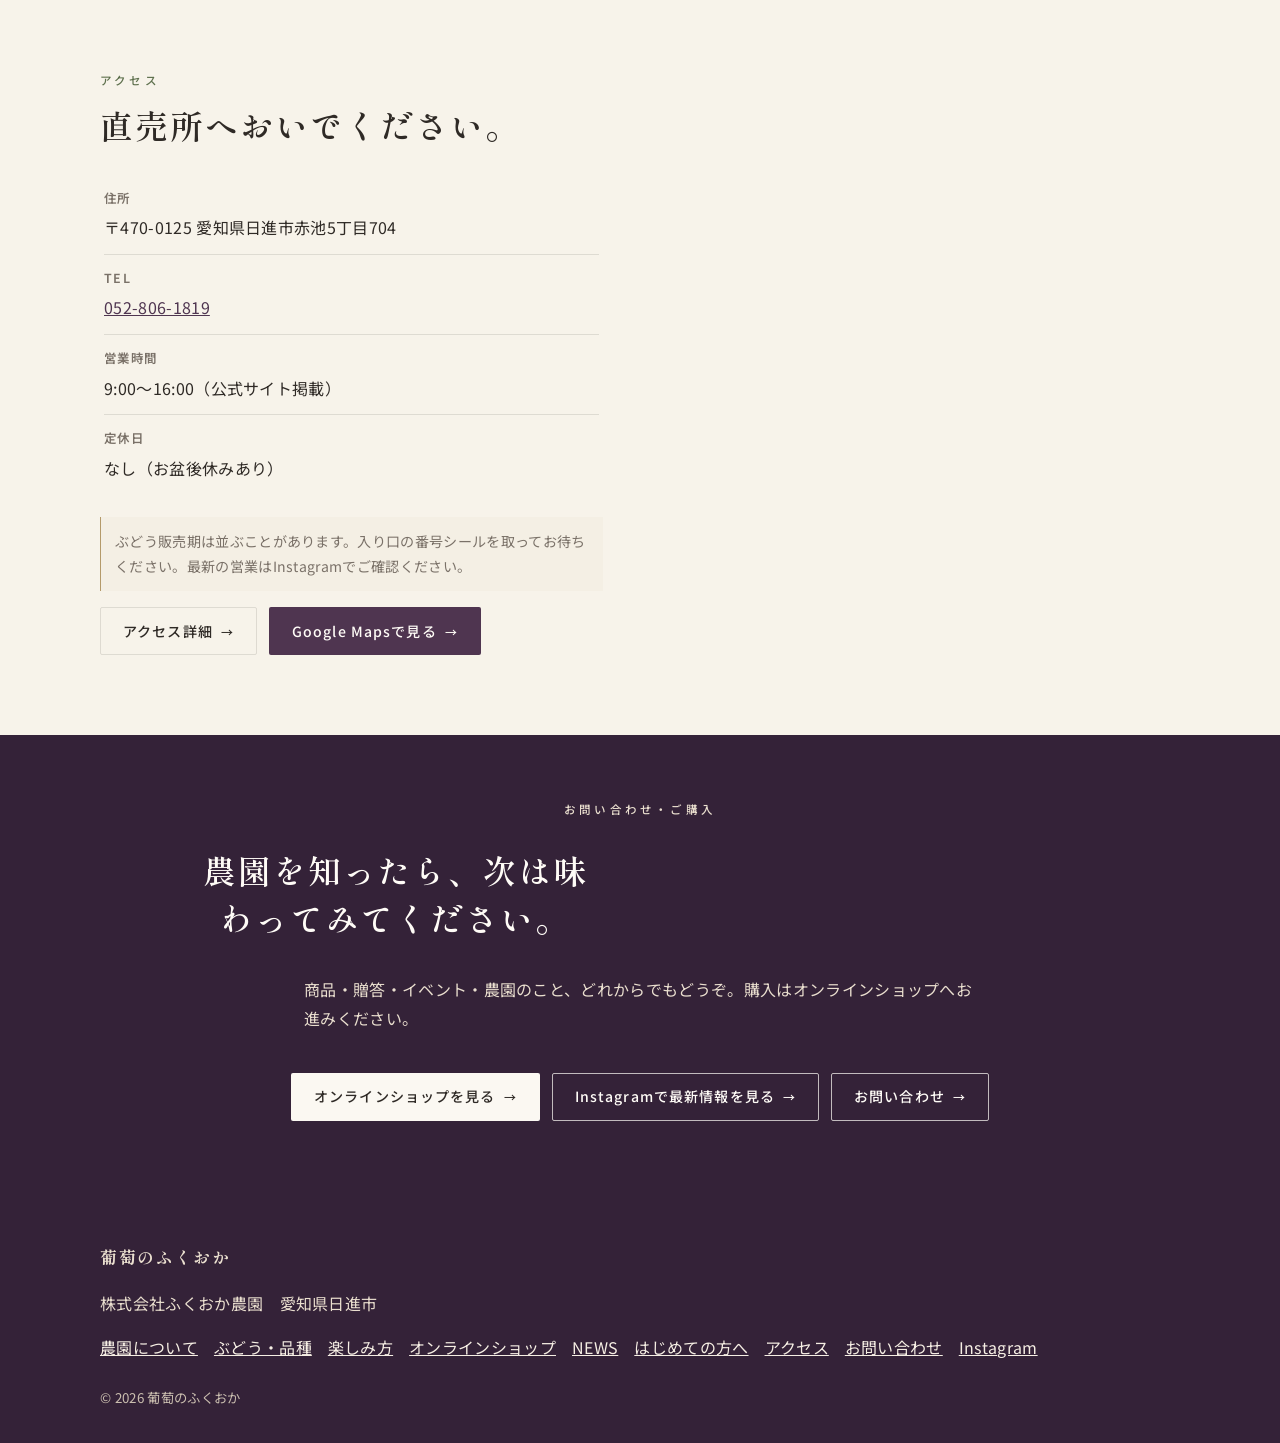
==== commit 4c3e5f89: "Unify photo ratios, card heights, and reading width without redesigning the farm site. Co-authored-b" ====
--- a/index.html
+++ b/index.html
@@ -1,4 +1,4 @@
-﻿<!DOCTYPE html>
+<!DOCTYPE html>
 <html lang="ja">
 <head>
   <meta charset="UTF-8" />
@@ -13,7 +13,7 @@
   <link rel="preconnect" href="https://fonts.googleapis.com" />
   <link rel="preconnect" href="https://fonts.gstatic.com" crossorigin />
   <link href="https://fonts.googleapis.com/css2?family=Noto+Sans+JP:wght@400;500;700&family=Shippori+Mincho:wght@500;600;700&display=swap" rel="stylesheet" />
-  <link rel="stylesheet" href="./css/style.css?v=20260827b" />
+  <link rel="stylesheet" href="./css/style.css?v=20260827c" />
 </head>
 <body>
   <a class="skip-link" href="#main">本文へスキップ</a>
@@ -436,6 +436,6 @@
     <a class="is-buy" href="https://budounofukuoka.stores.jp/" target="_blank" rel="noopener noreferrer">購入する</a>
   </div>
 
-  <script src="./js/script.js?v=20260827"></script>
+  <script src="./js/script.js?v=20260827c"></script>
 </body>
 </html>
--- a/css/style.css
+++ b/css/style.css
@@ -43,10 +43,12 @@
   background: var(--paper);
   font-family: var(--font-sans);
   font-size: 16px;
-  line-height: 1.85;
-  letter-spacing: 0.03em;
+  line-height: 1.8;
+  letter-spacing: 0.02em;
   padding-bottom: calc(var(--sticky-h) + 12px);
   text-align: left;
+  overflow-wrap: anywhere;
+  line-break: strict;
 }
 
 img { max-width: 100%; height: auto; display: block; }
@@ -85,16 +87,19 @@
   font-weight: 600;
   line-height: 1.45;
   letter-spacing: 0.06em;
+  text-wrap: balance;
+  max-width: 18em;
 }
 .lead {
-  margin: 0 0 28px;
+  margin: 0 0 24px;
   color: var(--ink-soft);
-  max-width: 40em;
+  max-width: 42em;
+  text-wrap: pretty;
 }
 
 .section-head {
   text-align: left;
-  margin-bottom: 40px;
+  margin-bottom: 32px;
 }
 .section-head .kicker { letter-spacing: 0.32em; }
 .section-head .heading { margin-bottom: 14px; }
@@ -128,12 +133,13 @@
 }
 
 .section {
-  padding: 72px 0;
+  padding: 64px 0;
   overflow: hidden;
 }
 .section--paper { background: var(--cream); }
 .section--leaf { background: color-mix(in srgb, var(--leaf-pale) 42%, var(--paper)); }
 .section--grape {
+  padding: 56px 0;
   background: var(--grape-deep);
   color: var(--cream);
 }
@@ -322,7 +328,7 @@
 /* Hero */
 .hero {
   position: relative;
-  min-height: calc(100svh - var(--header-h));
+  min-height: min(100svh - var(--header-h), 640px);
   display: grid;
   align-items: end;
   overflow: hidden;
@@ -406,10 +412,26 @@
   letter-spacing: 0.06em;
 }
 .photo--hero img { border-radius: 0; }
-.photo--wide img { aspect-ratio: 16 / 9; }
-.photo--field img { aspect-ratio: 4 / 3; }
-.photo--tall img { aspect-ratio: 3 / 4; }
-.photo--square img { aspect-ratio: 1; }
+.photo--wide img {
+  aspect-ratio: 16 / 9;
+  object-fit: cover;
+  object-position: center 40%;
+}
+.photo--field img {
+  aspect-ratio: 4 / 3;
+  object-fit: cover;
+  object-position: center 35%;
+}
+.photo--tall img {
+  aspect-ratio: 4 / 5;
+  object-fit: cover;
+  object-position: center 18%;
+}
+.photo--square img {
+  aspect-ratio: 1;
+  object-fit: cover;
+  object-position: center;
+}
 .photo--contain {
   background: var(--ivory);
   border-radius: var(--radius);
@@ -448,6 +470,12 @@
   padding: 22px 22px 24px;
   overflow: hidden;
 }
+.flow-card .photo {
+  max-width: 640px;
+}
+.flow-card .photo img {
+  object-position: center 35%;
+}
 .flow-card strong {
   display: block;
   font-family: var(--font-serif);
@@ -457,6 +485,9 @@
 }
 
 .card {
+  display: flex;
+  flex-direction: column;
+  height: 100%;
   background: var(--white);
   border: 1px solid var(--line);
   border-radius: var(--radius);
@@ -464,7 +495,17 @@
   overflow: hidden;
   text-align: left;
 }
-.card__body { padding: 22px 22px 24px; }
+.card__body {
+  display: flex;
+  flex-direction: column;
+  flex: 1;
+  padding: 20px 20px 22px;
+}
+.card__body .text-link,
+.card__body .btn {
+  margin-top: auto;
+  padding-top: 8px;
+}
 .card h3,
 .card h2 {
   margin: 0 0 10px;
@@ -497,15 +538,33 @@
 
 .flow-item {
   display: grid;
-  grid-template-columns: 48px minmax(0, 1fr);
-  gap: 14px;
-  align-items: start;
+  grid-template-columns: 40px minmax(0, 1fr);
+  gap: 12px;
+  align-items: stretch;
   min-width: 0;
-  padding: 18px 18px 20px;
+  height: 100%;
+  padding: 16px 16px 18px;
   text-align: left;
   overflow: hidden;
   background: var(--white);
   border: 1px solid var(--line);
+}
+.flow-item > div {
+  display: flex;
+  flex-direction: column;
+  min-width: 0;
+}
+.flow-item strong {
+  display: block;
+  font-family: var(--font-serif);
+  font-size: 1.02rem;
+  line-height: 1.45;
+  letter-spacing: 0.04em;
+  text-wrap: pretty;
+}
+.flow-item p {
+  margin: 8px 0 0;
+  flex: 1;
 }
 .flow-item img,
 .flow-item .photo {
@@ -516,11 +575,16 @@
 .flow-item .photo img,
 .flow-item img {
   aspect-ratio: 16 / 10;
+  width: 100%;
   height: auto;
   object-fit: cover;
   object-position: center 35%;
   border-radius: var(--radius);
 }
+.flow-item:nth-child(1) img { object-position: center 42%; }
+.flow-item:nth-child(2) img { object-position: center 48%; }
+.flow-item:nth-child(3) img { object-position: center 28%; }
+.flow-item:nth-child(4) img { object-position: center 55%; }
 .flow-num {
   font-family: var(--font-serif);
   color: var(--grape);
@@ -531,15 +595,13 @@
   display: grid;
   gap: 12px;
   overflow: hidden;
-}
-.people-feature .photo img {
-  object-position: 82% 10%;
 }
 .flow-visual img {
   width: 100%;
   height: auto;
   aspect-ratio: 4 / 3;
   object-fit: cover;
+  object-position: center 35%;
   border-radius: var(--radius);
 }
 
@@ -620,14 +682,15 @@
 .specs dt { color: var(--muted); }
 
 .news-card {
-  display: grid;
+  display: flex;
+  flex-direction: column;
+  align-items: flex-start;
   gap: 8px;
   padding: 0 0 28px;
   border-bottom: 1px solid var(--line);
   text-align: left;
   background: transparent;
   box-shadow: none;
-  justify-items: start;
 }
 .news-card time,
 .news-card .news-cat,
@@ -653,17 +716,53 @@
   margin: 4px 0 0;
   font-family: var(--font-serif);
   font-size: 1.15rem;
-}
-.news-card p { margin: 0; color: var(--ink-soft); }
-.news-card .photo { margin: 8px 0 4px; width: 100%; justify-self: stretch; }
+  text-wrap: pretty;
+}
+.news-card p {
+  margin: 0;
+  color: var(--ink-soft);
+  max-width: 42em;
+}
+.news-card .photo {
+  margin: 8px 0 4px;
+  width: 100%;
+  max-width: 560px;
+}
+.news-card .photo img {
+  aspect-ratio: 16 / 9;
+  object-fit: cover;
+  object-position: center 42%;
+}
+.news-card .text-link { margin-top: 4px; }
 .news-list--home .news-card { padding-bottom: 28px; }
-.news-list--home .photo--wide img { aspect-ratio: 16 / 9; }
-
+
+.variety-grid {
+  align-items: stretch;
+}
+.variety-grid .photo {
+  aspect-ratio: 1;
+  background: var(--ivory);
+  display: grid;
+  place-items: center;
+}
 .variety-grid .photo img {
+  width: 100%;
+  height: 100%;
+  max-height: none;
   aspect-ratio: 1;
-  width: 100%;
-}
-.purpose-card .photo img { aspect-ratio: 16 / 10; }
+  object-fit: contain;
+  object-position: center;
+  padding: 16px 14px 12px;
+}
+.purpose-card .photo img {
+  aspect-ratio: 16 / 10;
+  object-position: center 40%;
+}
+.event-grid .photo img {
+  aspect-ratio: 16 / 9;
+  object-fit: cover;
+  object-position: center 40%;
+}
 .purpose-q {
   font-family: var(--font-serif);
   font-size: clamp(1.4rem, 4vw, 1.9rem);
@@ -679,6 +778,7 @@
   width: 100%;
   aspect-ratio: 1;
   object-fit: cover;
+  object-position: center 40%;
 }
 .ig-card {
   display: grid;
@@ -722,6 +822,14 @@
   display: grid;
   gap: 24px;
   text-align: left;
+}
+.people-feature .photo img {
+  object-position: 82% 12%;
+}
+.split > div > p,
+.people-feature > div > p,
+.quote {
+  max-width: 42em;
 }
 .quote {
   font-family: var(--font-serif);
@@ -791,6 +899,10 @@
 .split {
   display: grid;
   gap: 28px;
+  align-items: start;
+}
+.split .photo {
+  min-width: 0;
 }
 .cta-band {
   display: grid;
@@ -808,10 +920,65 @@
 }
 
 @media (min-width: 768px) {
-  :root { --header-h: 112px; }
   body { padding-bottom: 0; }
   .sticky-cta { display: none; }
-  .nav-toggle { display: none; margin-left: 0; }
+  .header-cta { min-height: 40px; padding: 0 16px; font-size: 0.78rem; }
+  .section { padding: 80px 0; }
+  .section--grape { padding: 64px 0; }
+  .mosaic { grid-template-columns: 1.15fr 0.85fr; align-items: start; }
+  .people-grid,
+  .variety-grid,
+  .event-grid,
+  .purpose-grid,
+  .guide-grid,
+  .flow-list--steps {
+    grid-template-columns: repeat(2, minmax(0, 1fr));
+    align-items: stretch;
+  }
+  .split {
+    grid-template-columns: minmax(0, 1fr) minmax(0, 1.05fr);
+    gap: 36px 48px;
+    align-items: center;
+  }
+  .split--top { align-items: start; }
+  .hero {
+    align-items: center;
+    min-height: min(78svh, 680px);
+  }
+  .hero__content { padding: 72px 0; }
+  .calendar { grid-template-columns: repeat(3, 1fr); }
+  .calendar__month { border: 1px solid var(--line); }
+  .calendar__month + .calendar__month { border-left: 0; }
+  .calendar__month + .calendar__month::before {
+    position: absolute;
+    top: 34px;
+    left: -12px;
+    width: 24px;
+    height: 1px;
+    margin: 0;
+  }
+  .ig-grid { grid-template-columns: repeat(3, 1fr); }
+  .section-head--split {
+    grid-template-columns: auto 1fr;
+    align-items: baseline;
+    gap: 16px 28px;
+  }
+  .section-head--split .heading { font-size: 2rem; }
+  .flow-visual { grid-template-columns: 1fr 1fr; }
+  .map-frame { min-height: 360px; }
+}
+
+@media (min-width: 960px) {
+  .people-feature {
+    grid-template-columns: minmax(0, 0.92fr) minmax(0, 1.08fr);
+    align-items: center;
+    gap: 40px;
+  }
+}
+
+@media (min-width: 1024px) {
+  :root { --header-h: 104px; }
+  .nav-toggle { display: none; }
   .site-header__inner {
     display: grid;
     grid-template-columns: 1fr auto;
@@ -819,7 +986,7 @@
       "brand cta"
       "nav nav";
     align-items: center;
-    gap: 8px 16px;
+    gap: 6px 16px;
     padding-top: 8px;
     padding-bottom: 8px;
   }
@@ -834,63 +1001,27 @@
     flex: none;
     grid-area: nav;
   }
-  .header-cta { order: 0; grid-area: cta; display: inline-flex; min-height: 40px; padding: 0 16px; font-size: 0.78rem; }
+  .header-cta { order: 0; grid-area: cta; }
   .nav__list {
     display: flex;
-    flex-wrap: wrap;
+    flex-wrap: nowrap;
     justify-content: flex-start;
     align-items: center;
-    gap: 8px 14px;
-    row-gap: 8px;
+    gap: 0 16px;
   }
   .nav a {
     border: 0;
     padding: 4px 0;
-    font-size: 0.75rem;
-    line-height: 1.5;
+    font-size: 0.78rem;
+    line-height: 1.4;
     white-space: nowrap;
+    flex-shrink: 0;
   }
-  .section { padding: 96px 0; }
-  .mosaic { grid-template-columns: 1.15fr 0.85fr; }
-  .people-grid,
-  .variety-grid,
-  .event-grid,
-  .purpose-grid,
-  .guide-grid,
-  .flow-list--steps {
-    grid-template-columns: repeat(2, minmax(0, 1fr));
-    align-items: start;
-  }
-  .split { grid-template-columns: 1fr 1fr; align-items: center; }
-  .split--top { align-items: start; }
-  .hero { align-items: center; }
-  .hero__content { padding: 88px 0; }
-  .calendar { grid-template-columns: repeat(3, 1fr); }
-  .calendar__month { border: 1px solid var(--line); }
-  .calendar__month + .calendar__month { border-left: 0; }
-  .calendar__month + .calendar__month::before {
-    position: absolute;
-    top: 34px;
-    left: -12px;
-    width: 24px;
-    height: 1px;
-    margin: 0;
-  }
-  .ig-grid { grid-template-columns: repeat(3, 1fr); }
-  .people-feature { grid-template-columns: 0.9fr 1.1fr; align-items: center; }
-  .section-head--split {
-    grid-template-columns: auto 1fr;
-    align-items: baseline;
-    gap: 16px 28px;
-  }
-  .section-head--split .heading { font-size: 2rem; }
-  .flow-visual { grid-template-columns: 1fr 1fr; }
-  .map-frame { min-height: 360px; }
-}
-
-@media (min-width: 1100px) {
+}
+
+@media (min-width: 1200px) {
   .nav a { font-size: 0.84rem; }
-  .variety-grid { grid-template-columns: repeat(3, 1fr); }
+  .variety-grid { grid-template-columns: repeat(3, minmax(0, 1fr)); }
   .wrap { width: min(100% - 48px, var(--wrap)); }
 }
 
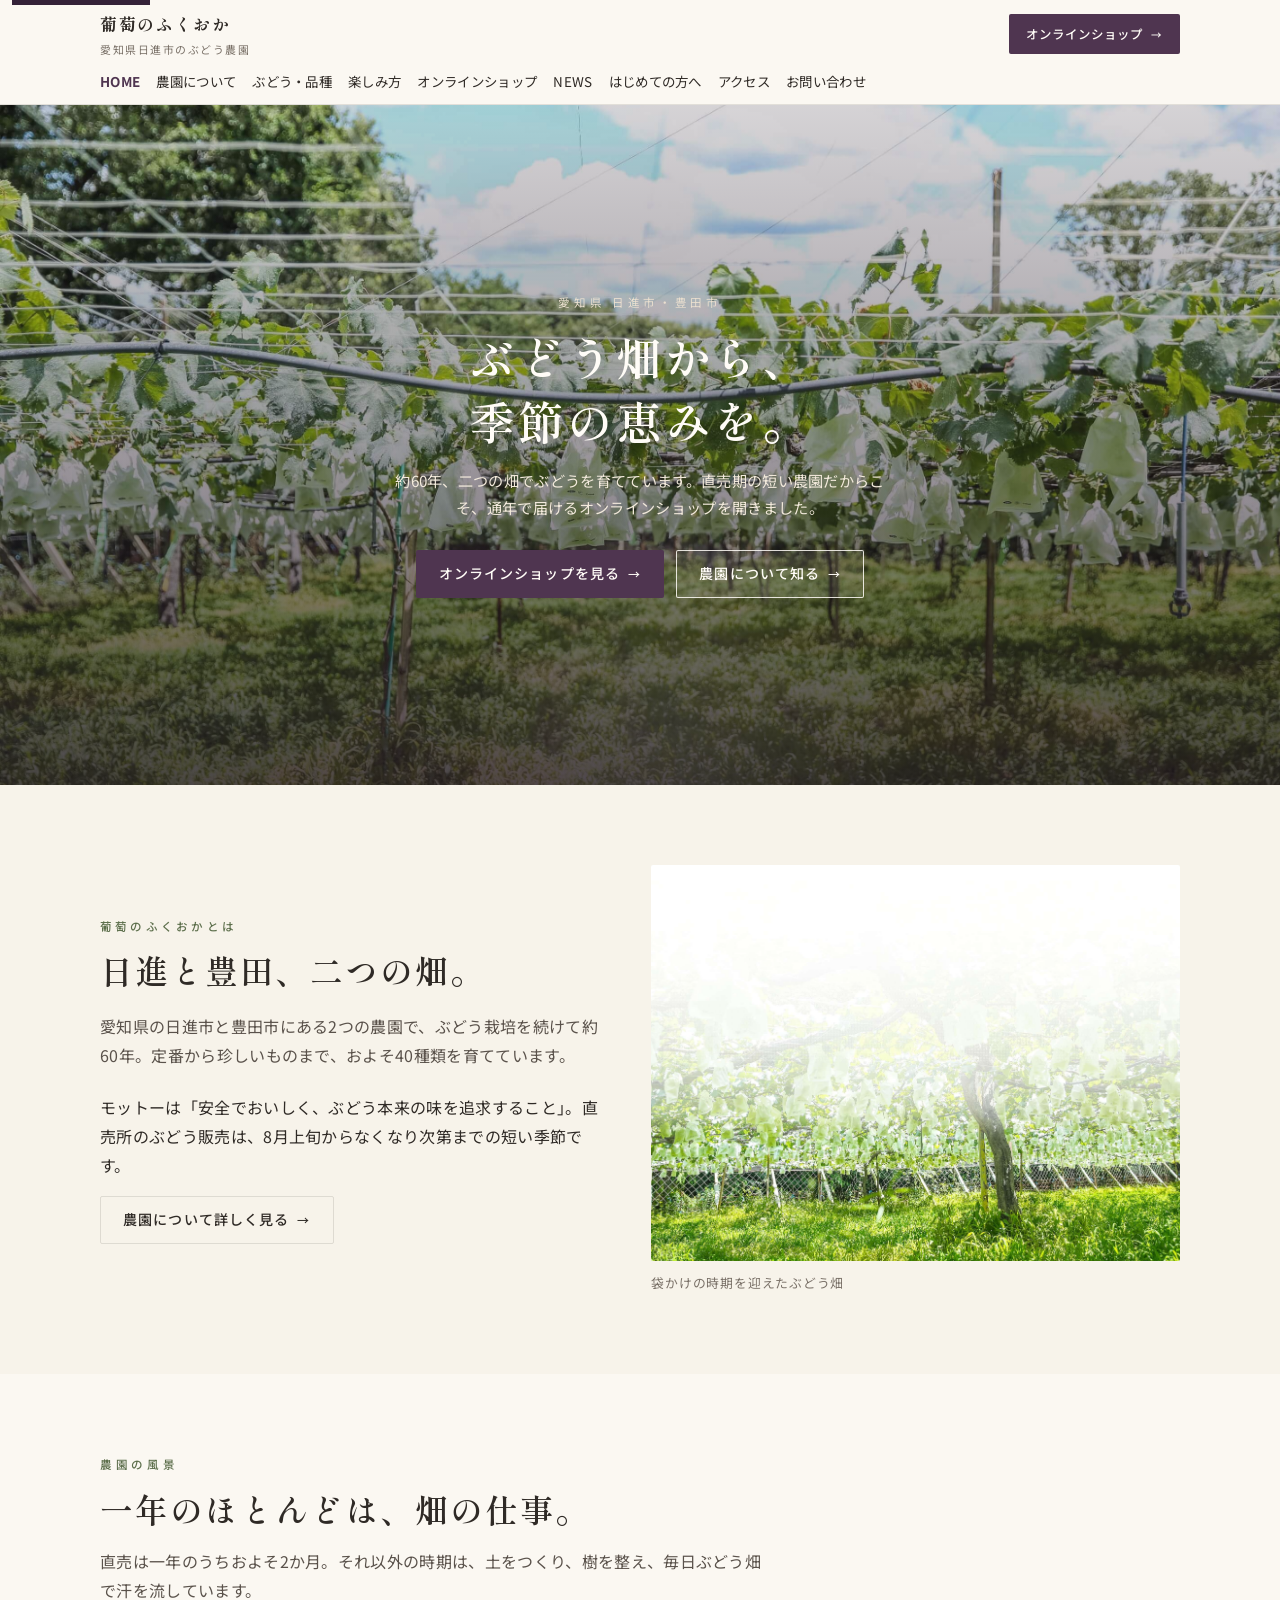
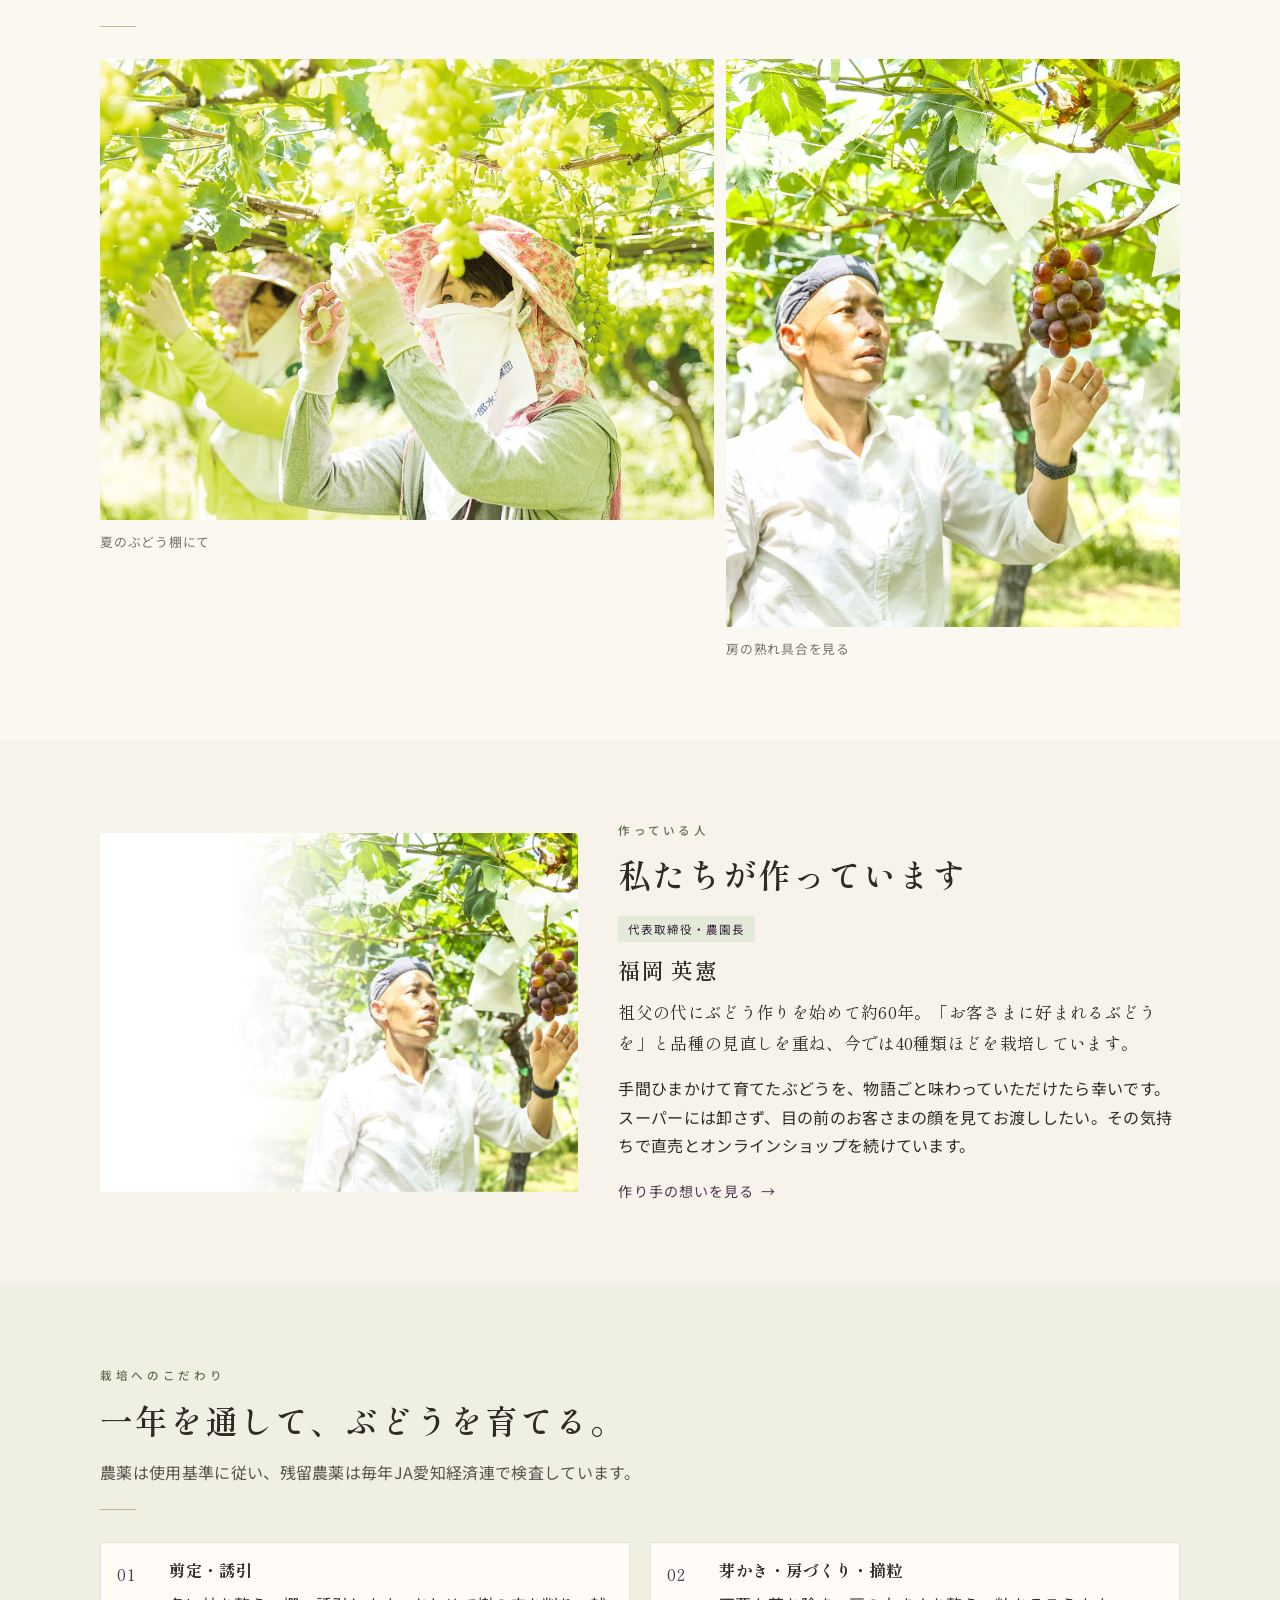
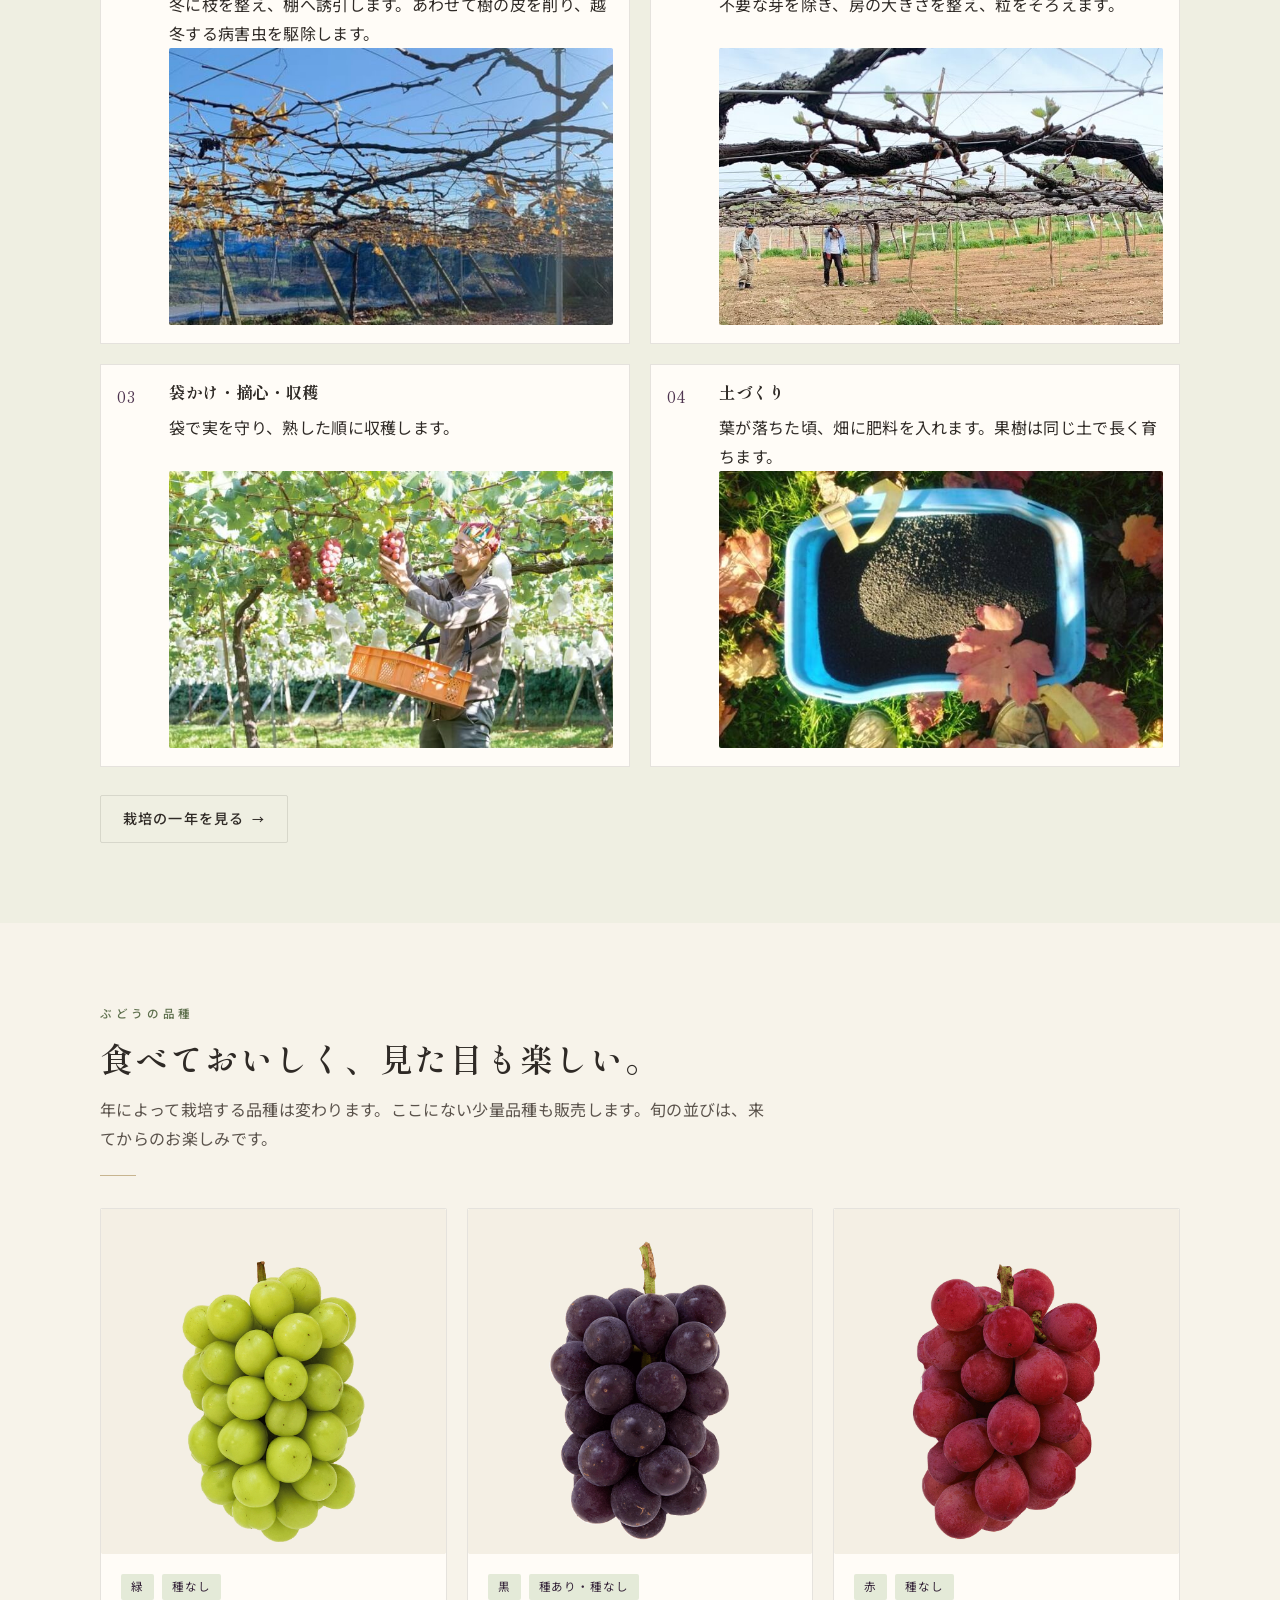
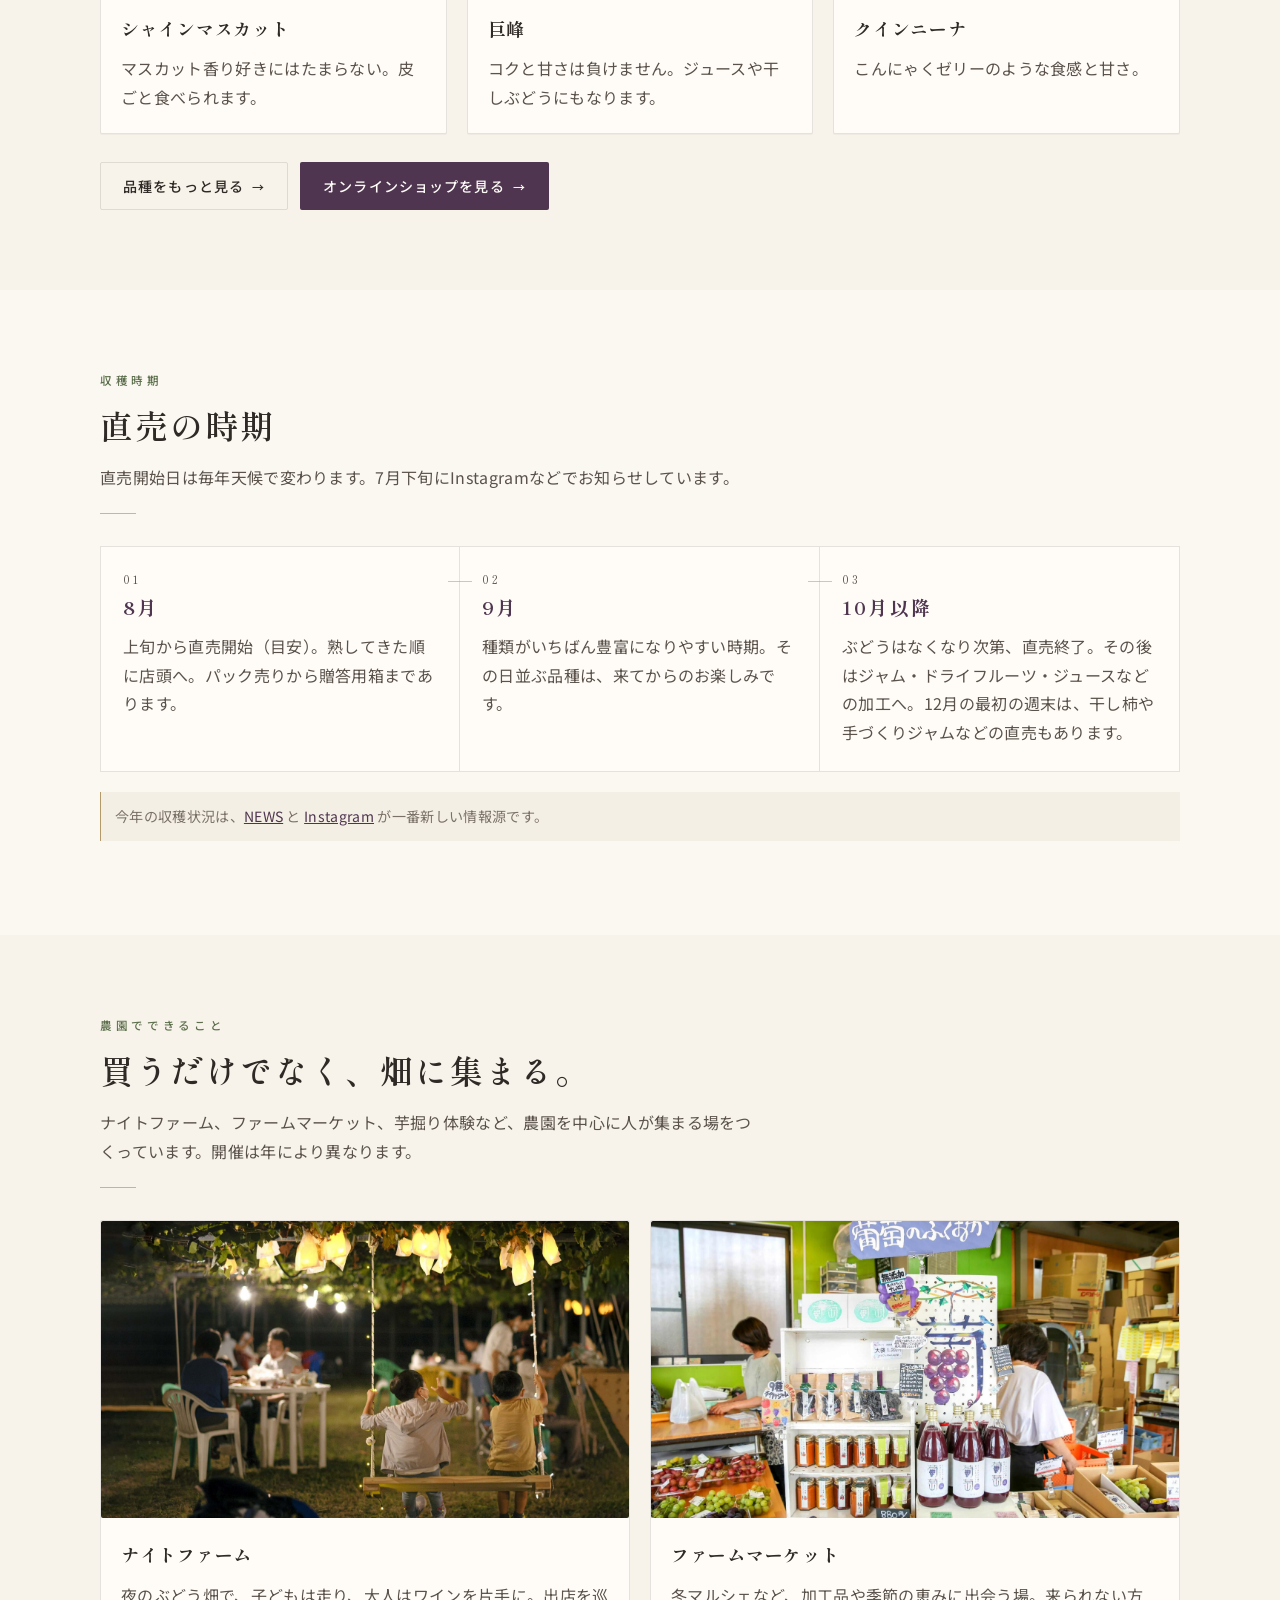
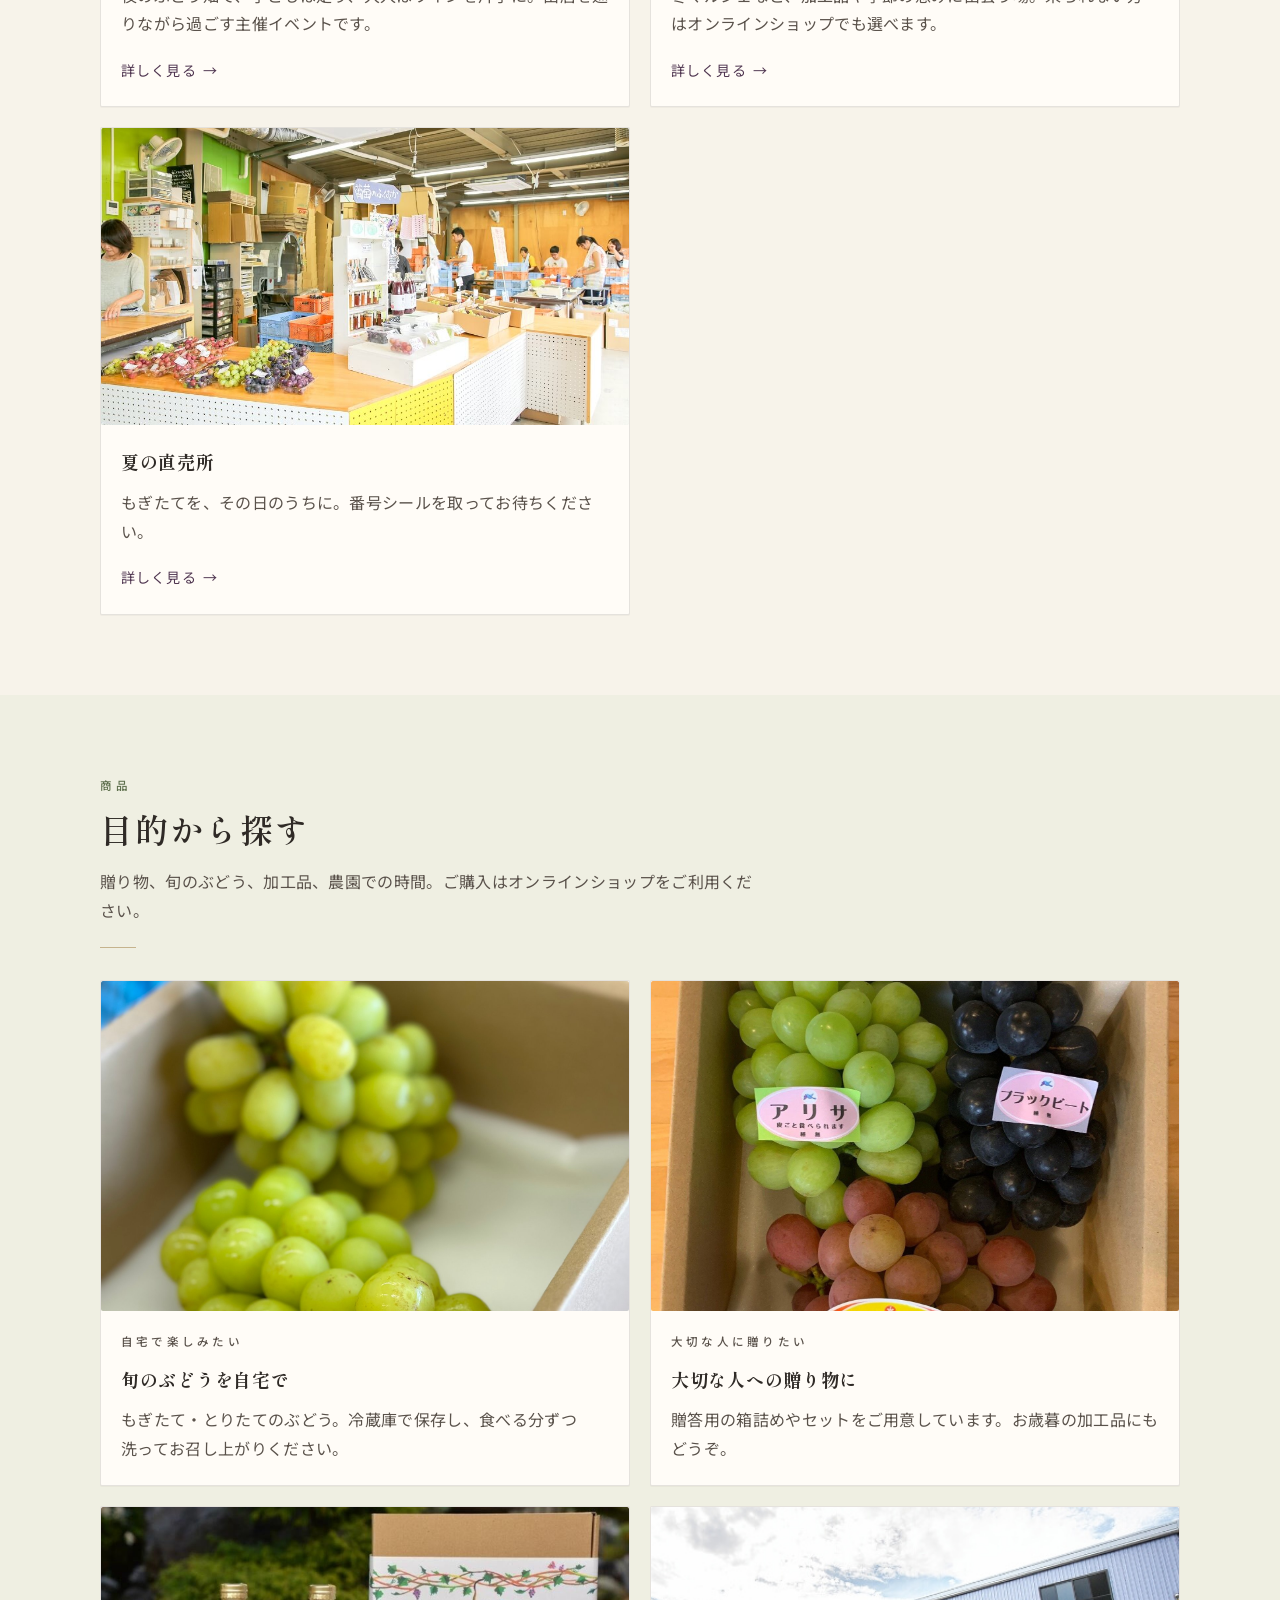
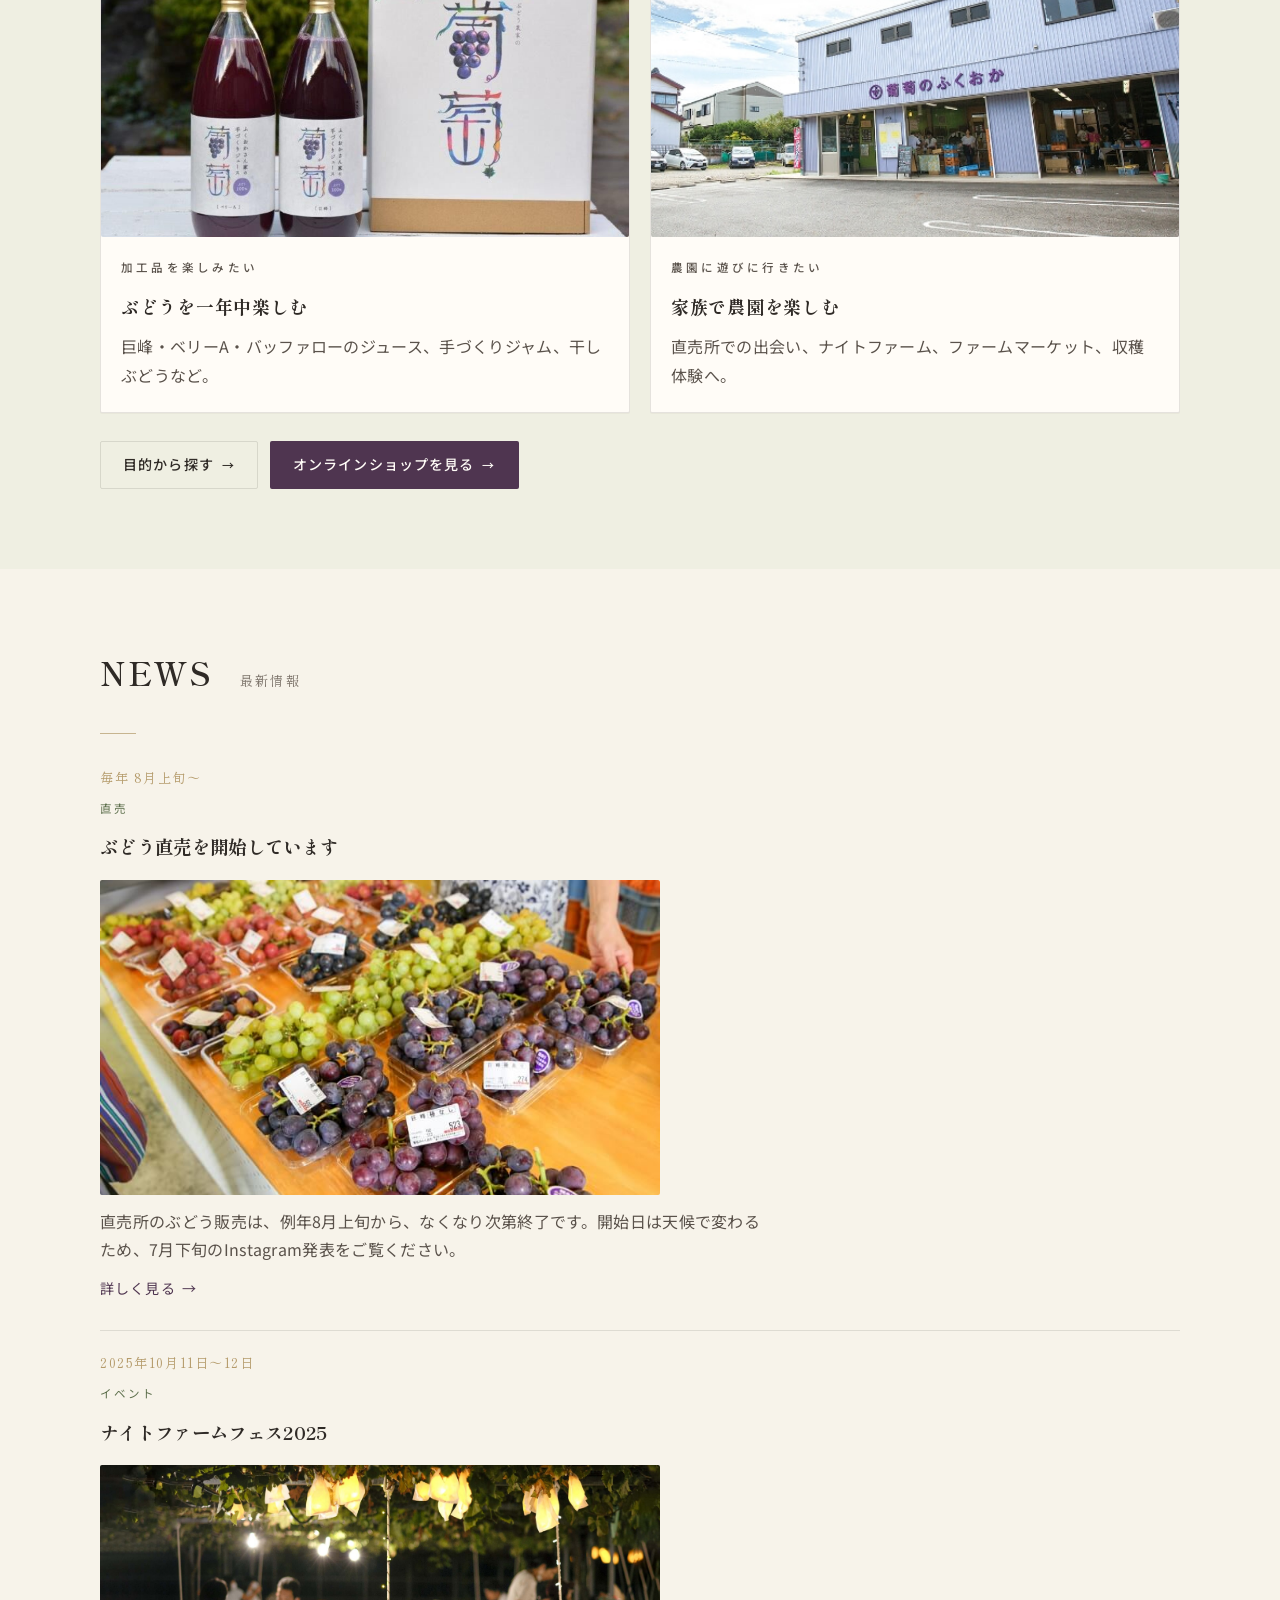
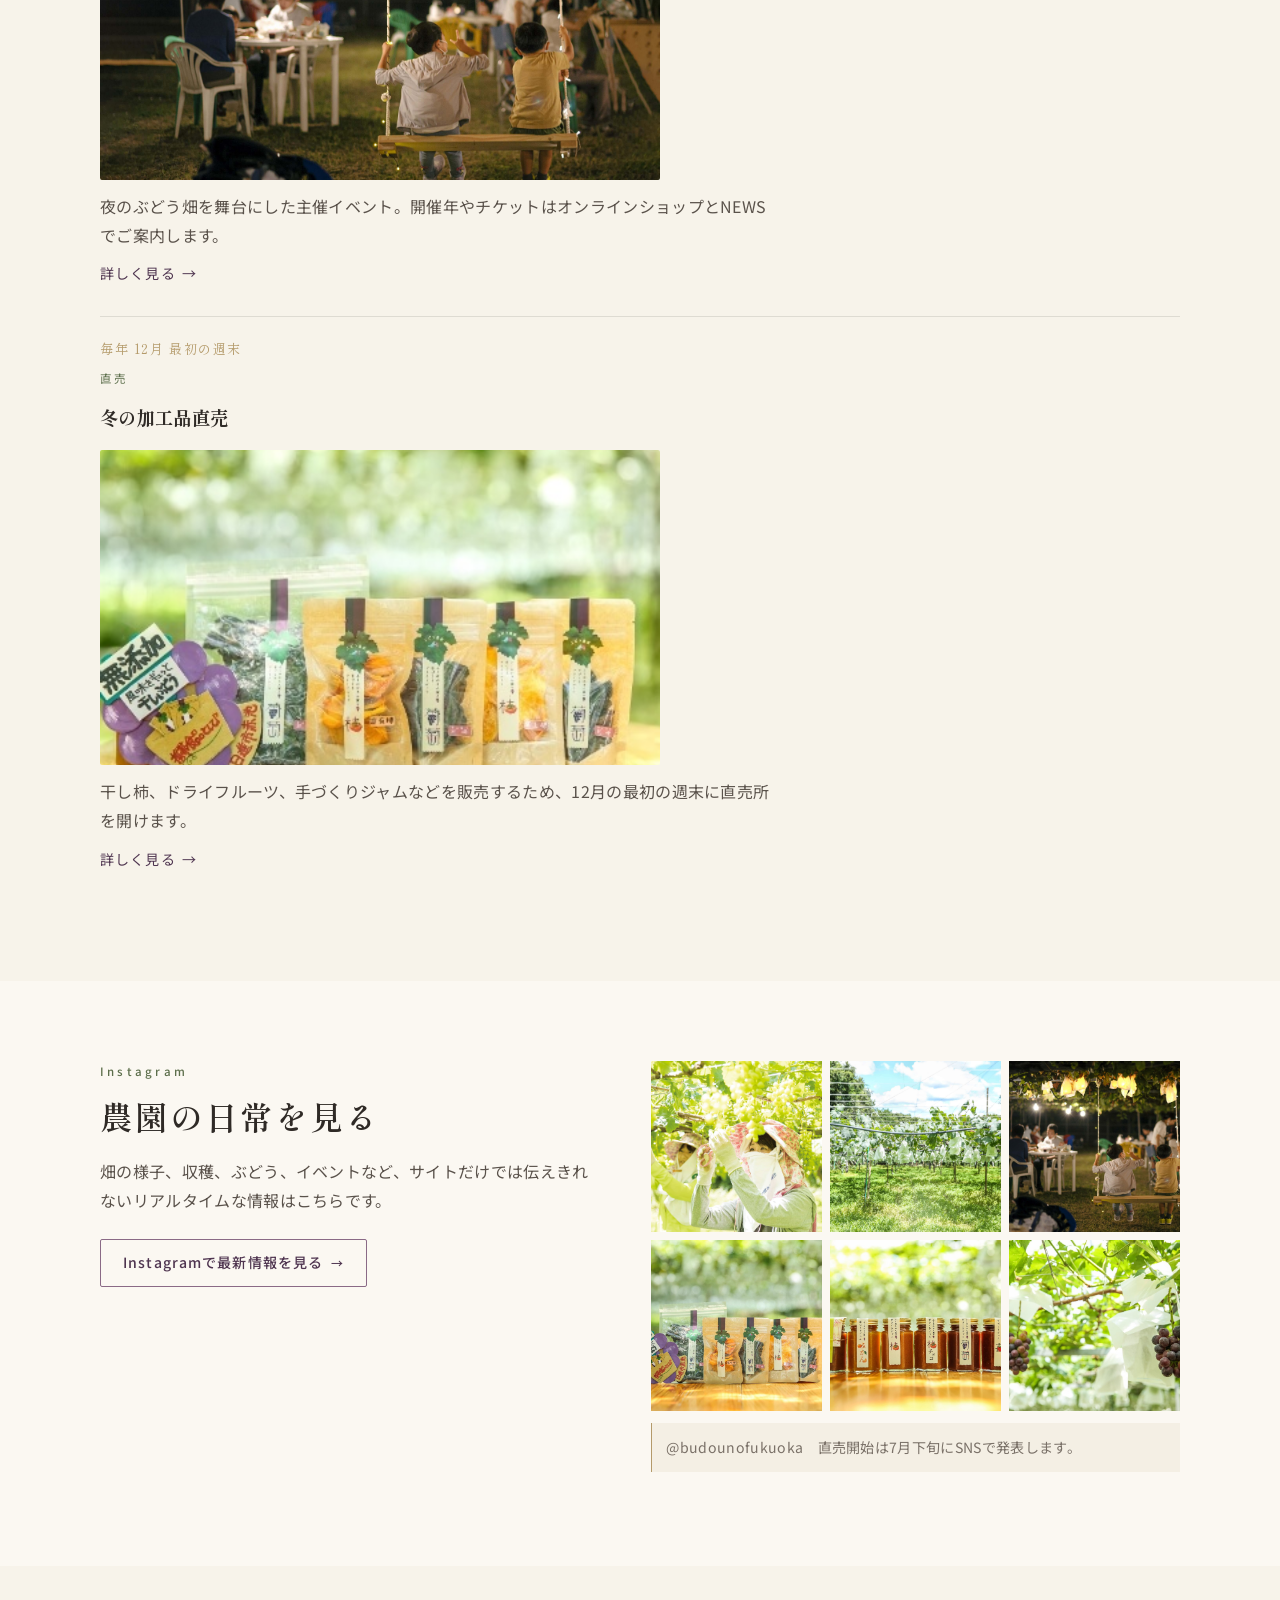
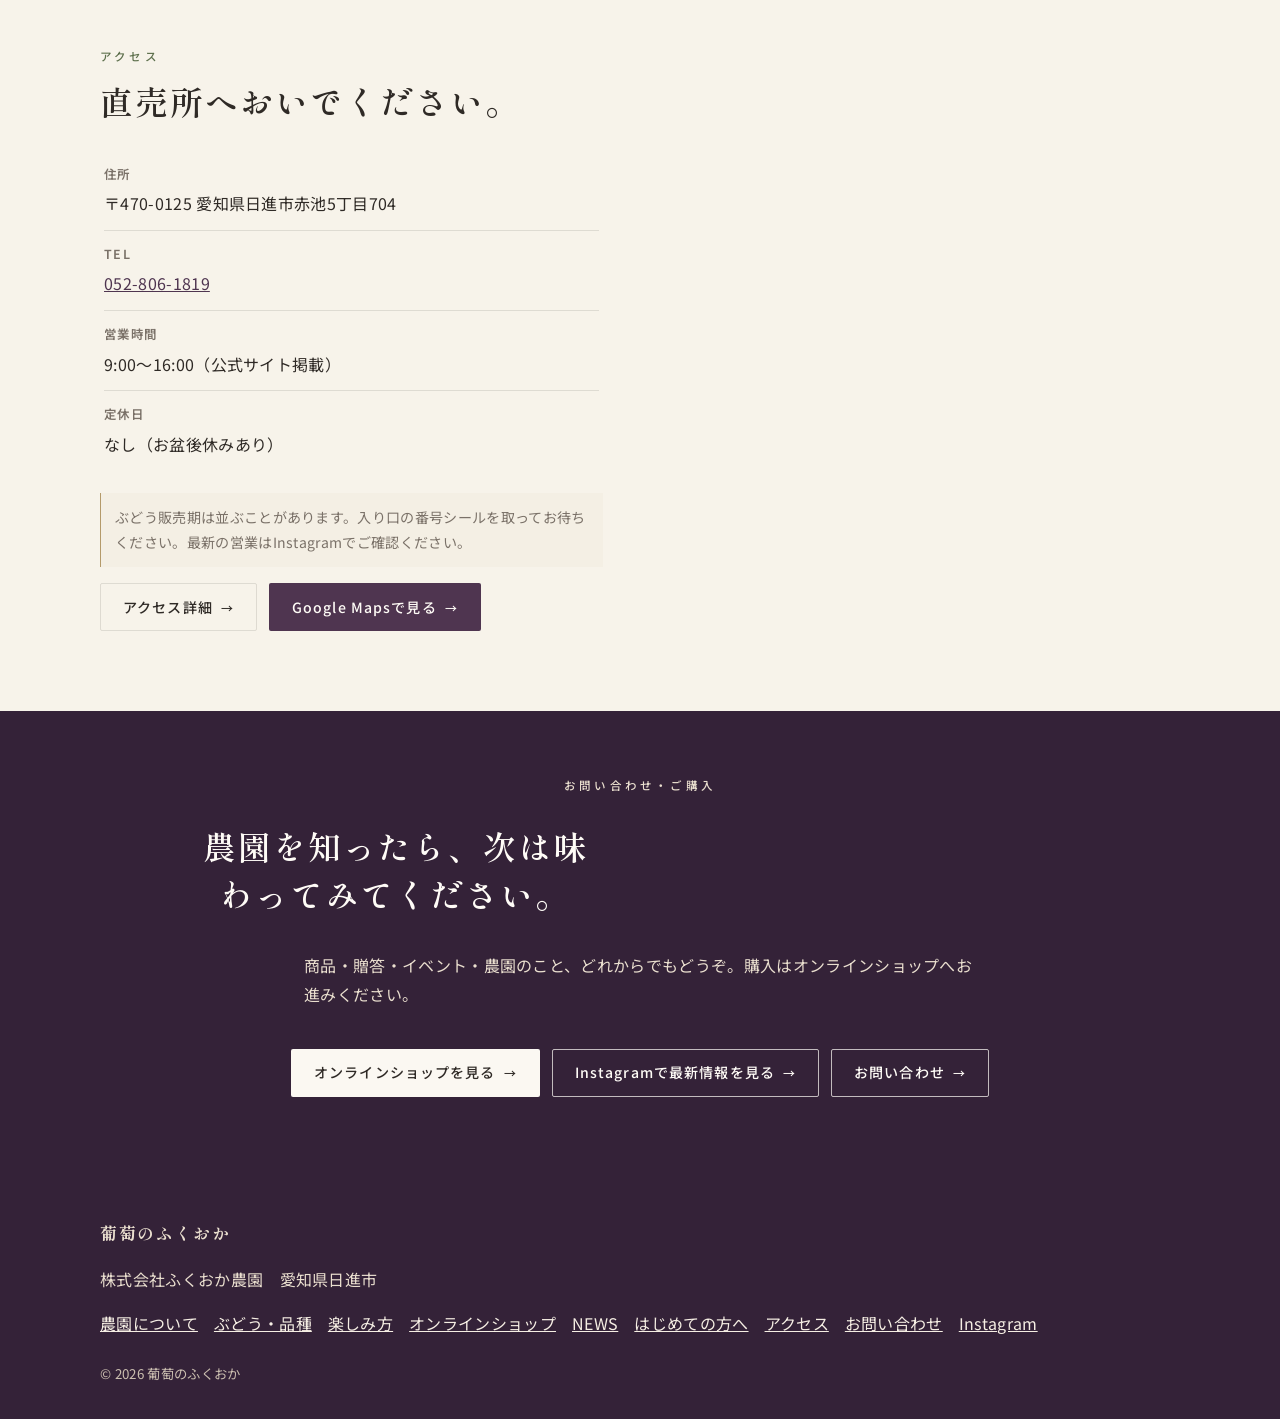
==== commit 338798df: "Fix Japanese wrapping and align cultivation card photos. Co-authored-by: Cursor <cursoragent@cursor." ====
--- a/index.html
+++ b/index.html
@@ -13,7 +13,7 @@
   <link rel="preconnect" href="https://fonts.googleapis.com" />
   <link rel="preconnect" href="https://fonts.gstatic.com" crossorigin />
   <link href="https://fonts.googleapis.com/css2?family=Noto+Sans+JP:wght@400;500;700&family=Shippori+Mincho:wght@500;600;700&display=swap" rel="stylesheet" />
-  <link rel="stylesheet" href="./css/style.css?v=20260827c" />
+  <link rel="stylesheet" href="./css/style.css?v=20260827d" />
 </head>
 <body>
   <a class="skip-link" href="#main">本文へスキップ</a>
--- a/css/style.css
+++ b/css/style.css
@@ -47,7 +47,8 @@
   letter-spacing: 0.02em;
   padding-bottom: calc(var(--sticky-h) + 12px);
   text-align: left;
-  overflow-wrap: anywhere;
+  overflow-wrap: break-word;
+  word-break: normal;
   line-break: strict;
 }
 
@@ -375,9 +376,11 @@
 }
 .hero__sub {
   margin: 0 auto 28px;
-  max-width: 28em;
+  max-width: 34em;
   color: #f3eadc;
   font-size: 0.95rem;
+  overflow-wrap: normal;
+  word-break: normal;
 }
 .hero .actions { justify-content: center; }
 .hero .btn--ghost {
@@ -553,6 +556,7 @@
   display: flex;
   flex-direction: column;
   min-width: 0;
+  height: 100%;
 }
 .flow-item strong {
   display: block;
@@ -564,13 +568,13 @@
 }
 .flow-item p {
   margin: 8px 0 0;
-  flex: 1;
+  flex: 1 1 auto;
 }
 .flow-item img,
 .flow-item .photo {
   width: 100%;
   max-width: 100%;
-  margin: 12px 0 0;
+  margin: auto 0 0;
 }
 .flow-item .photo img,
 .flow-item img {
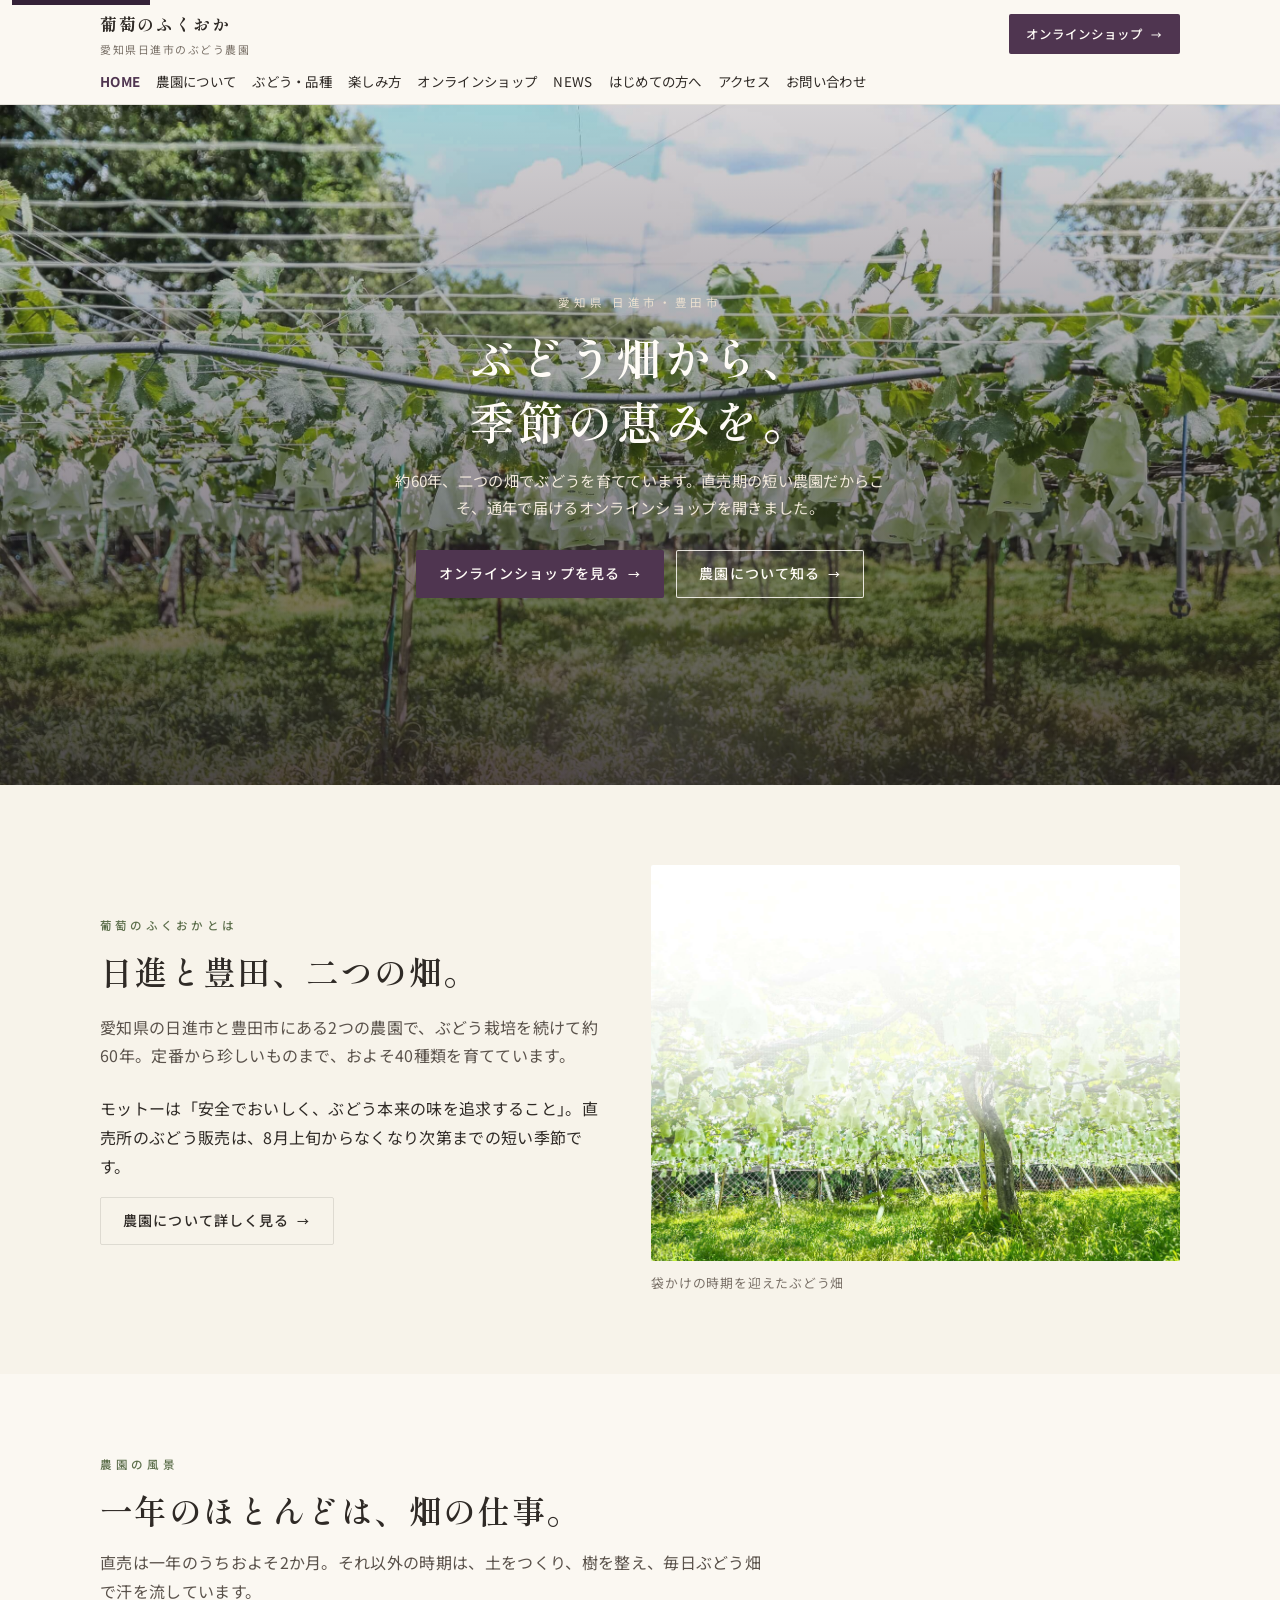
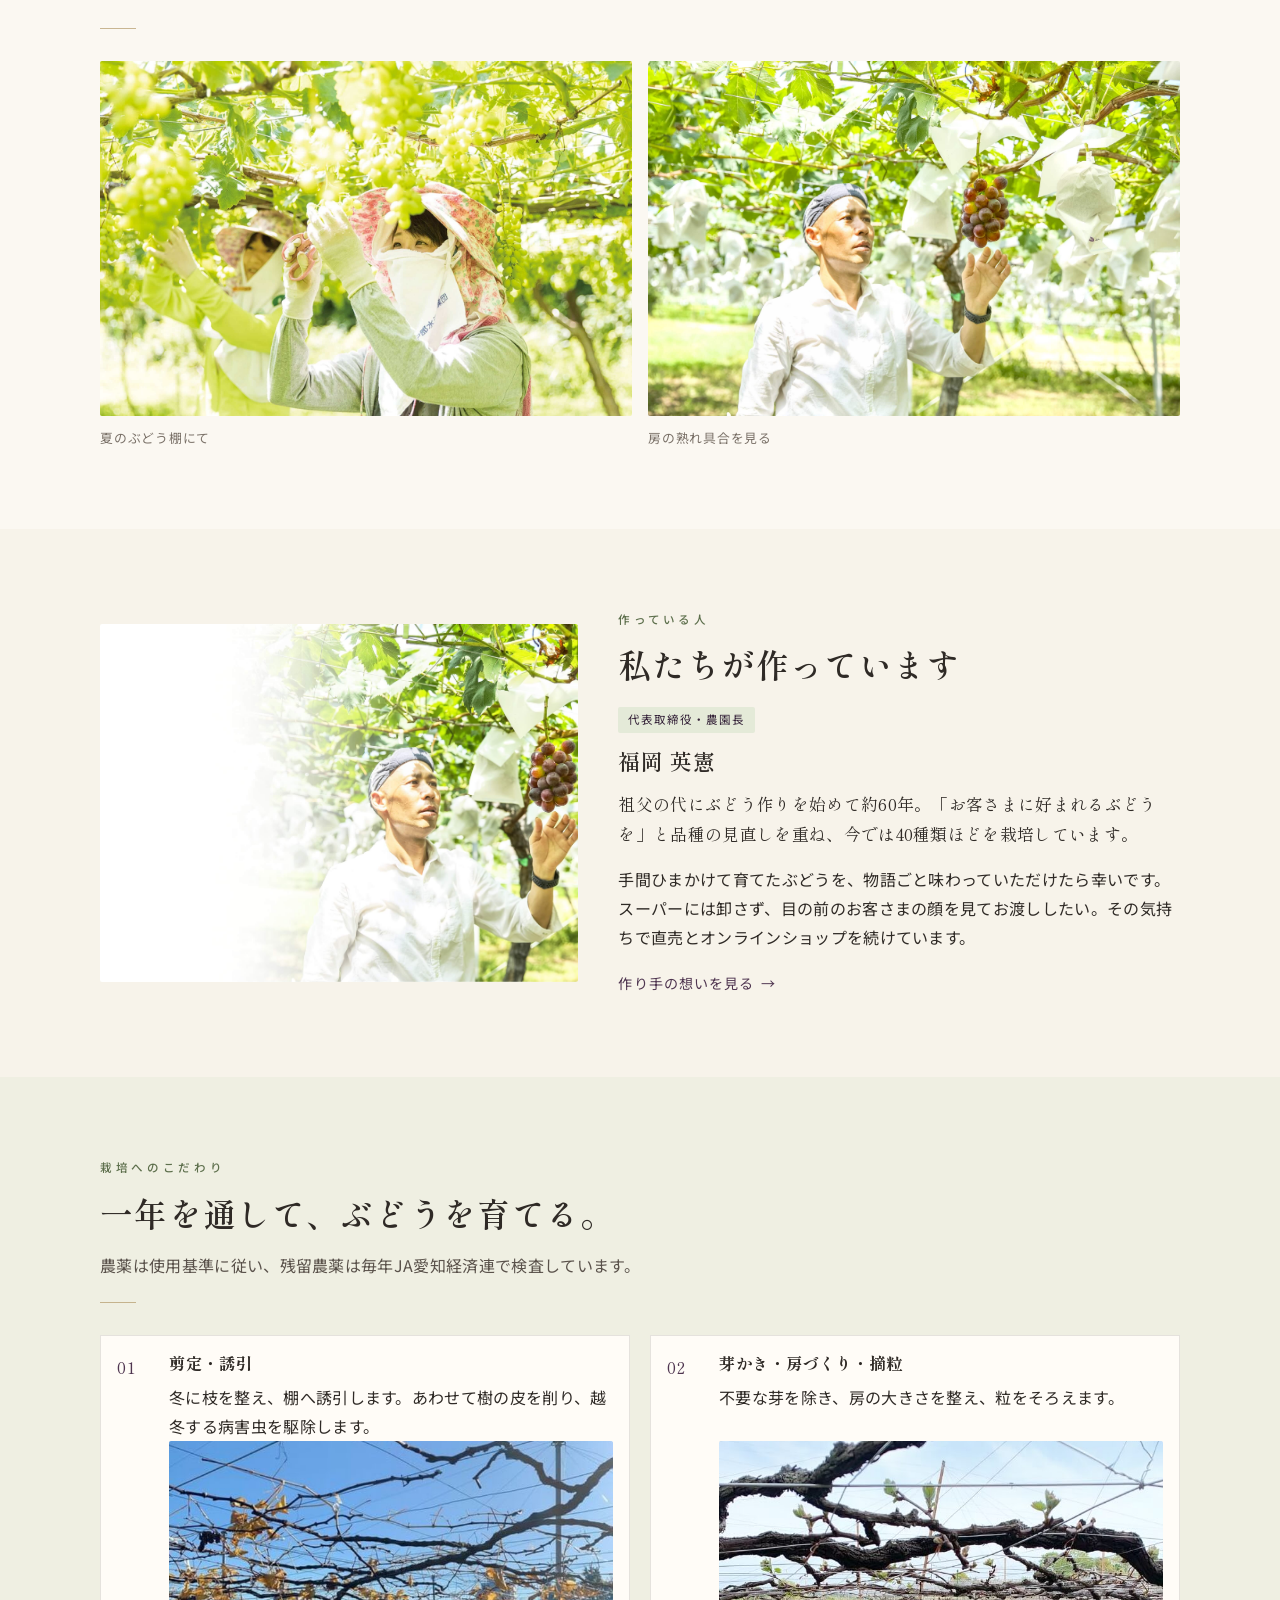
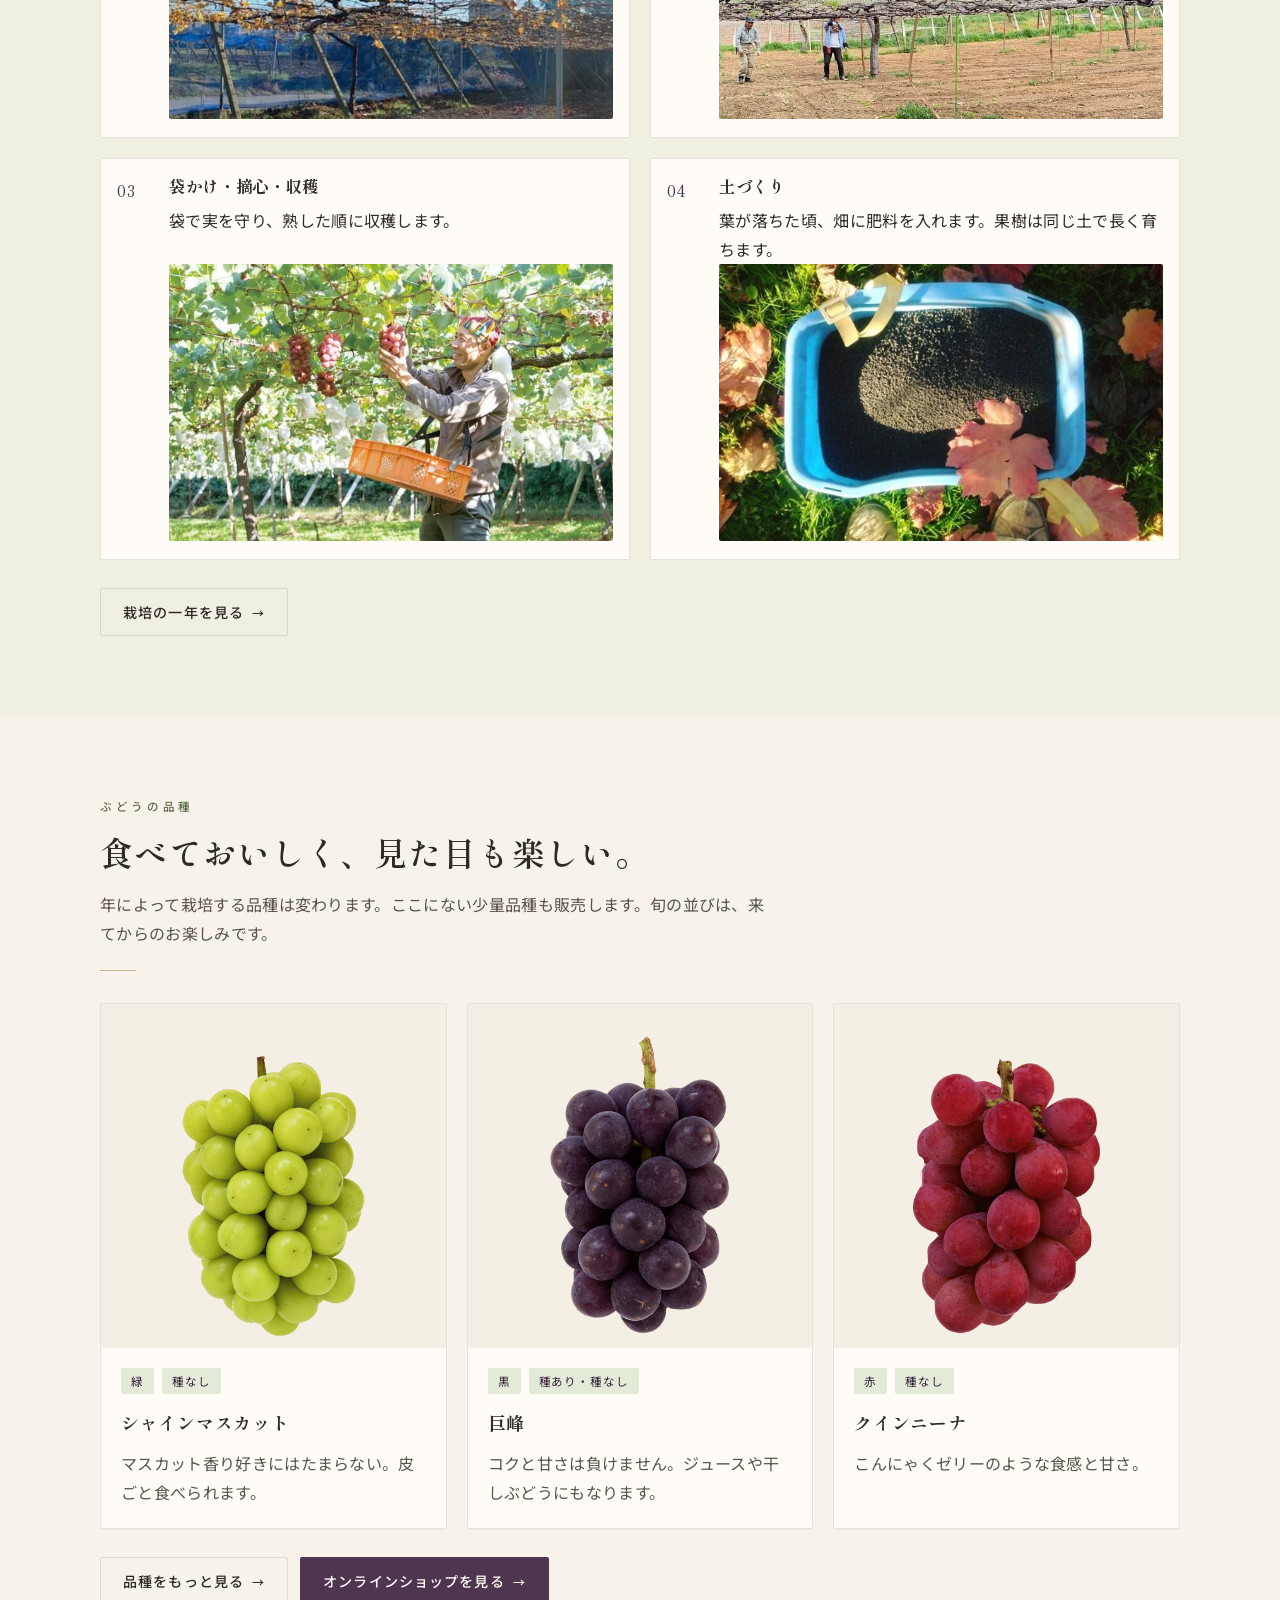
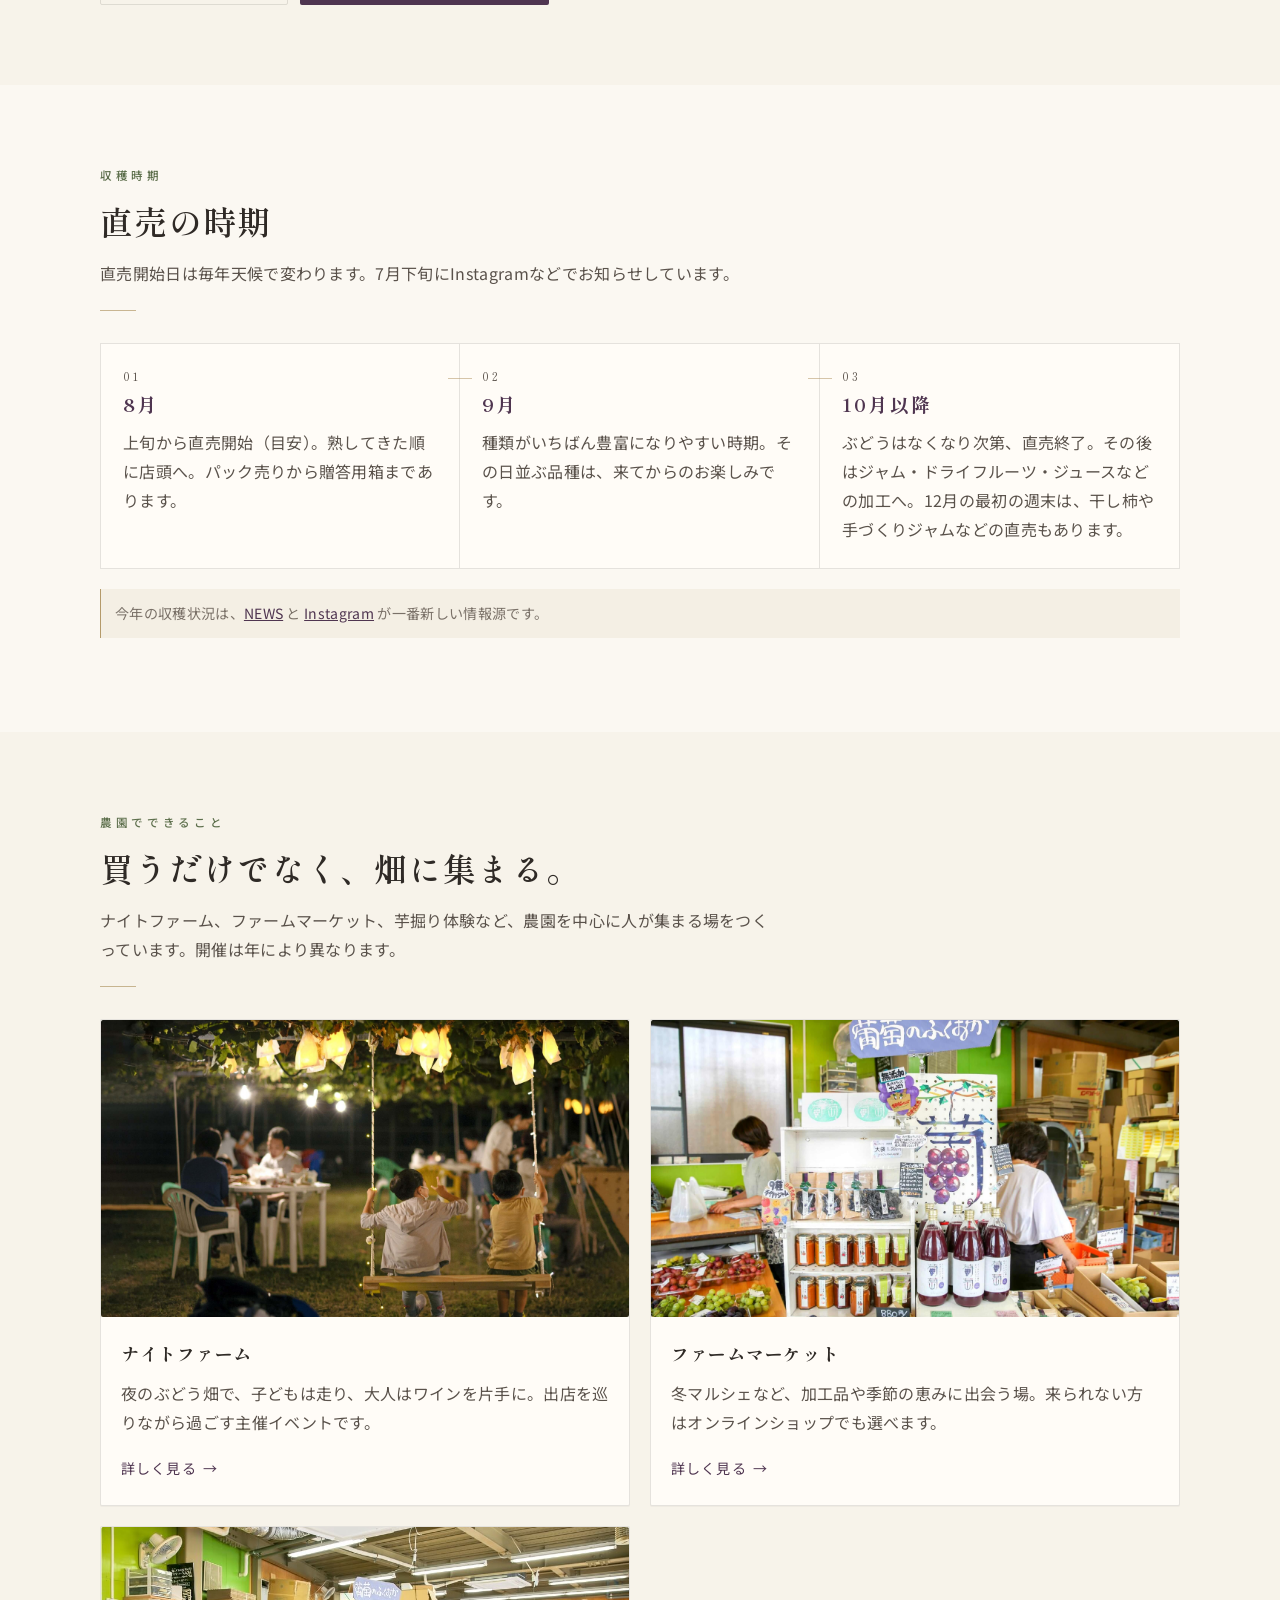
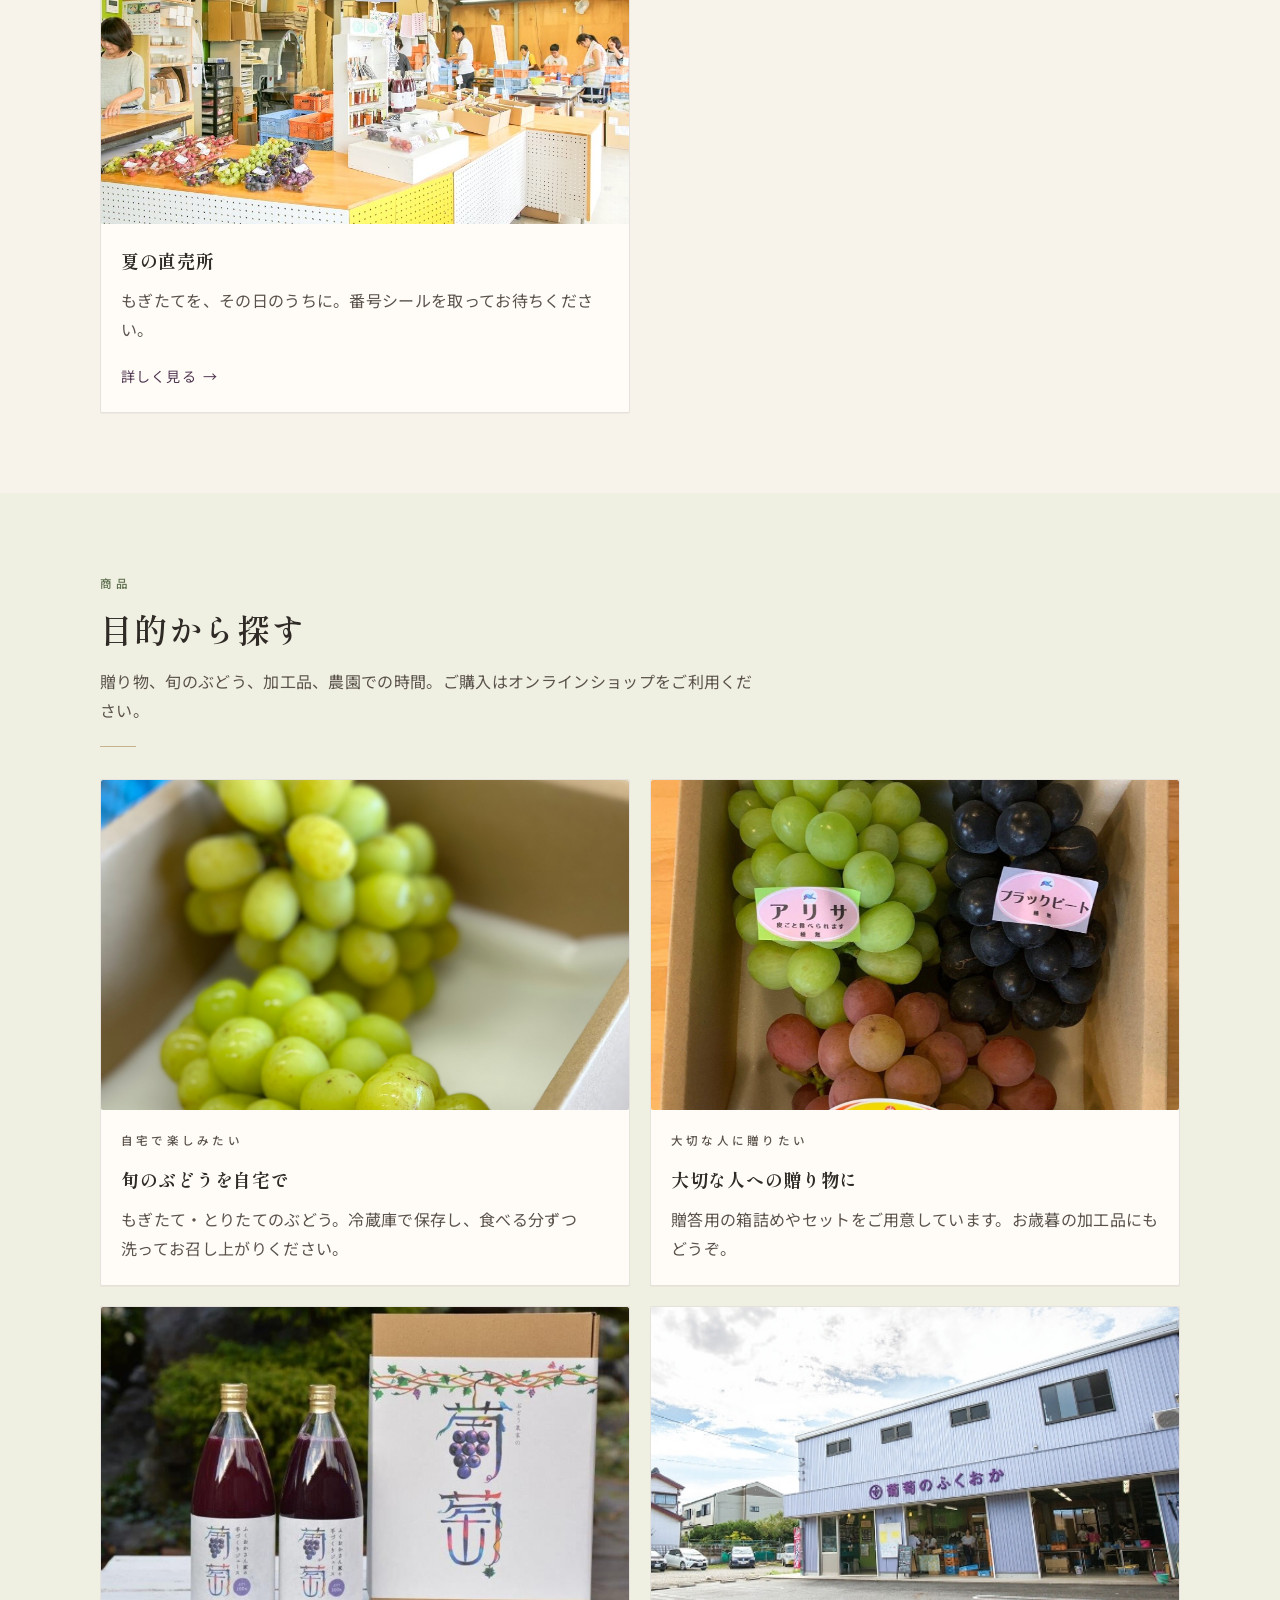
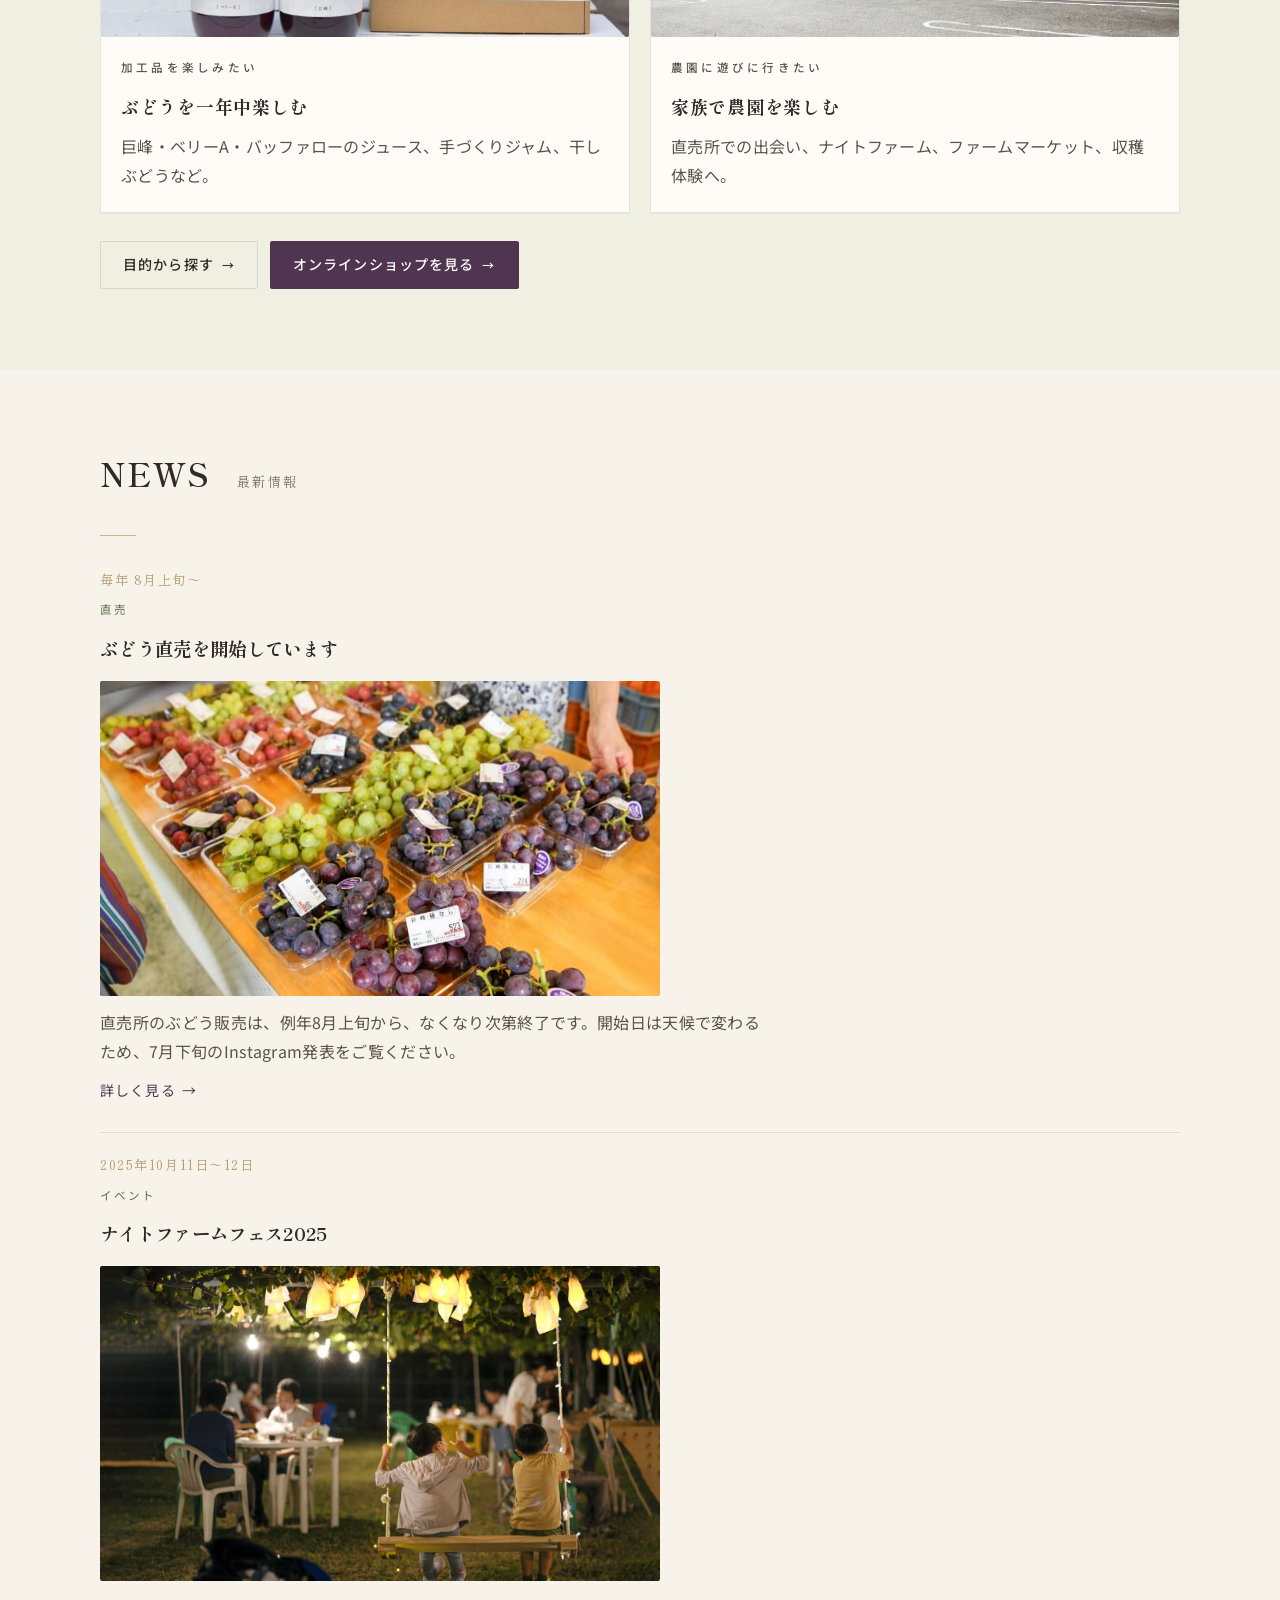
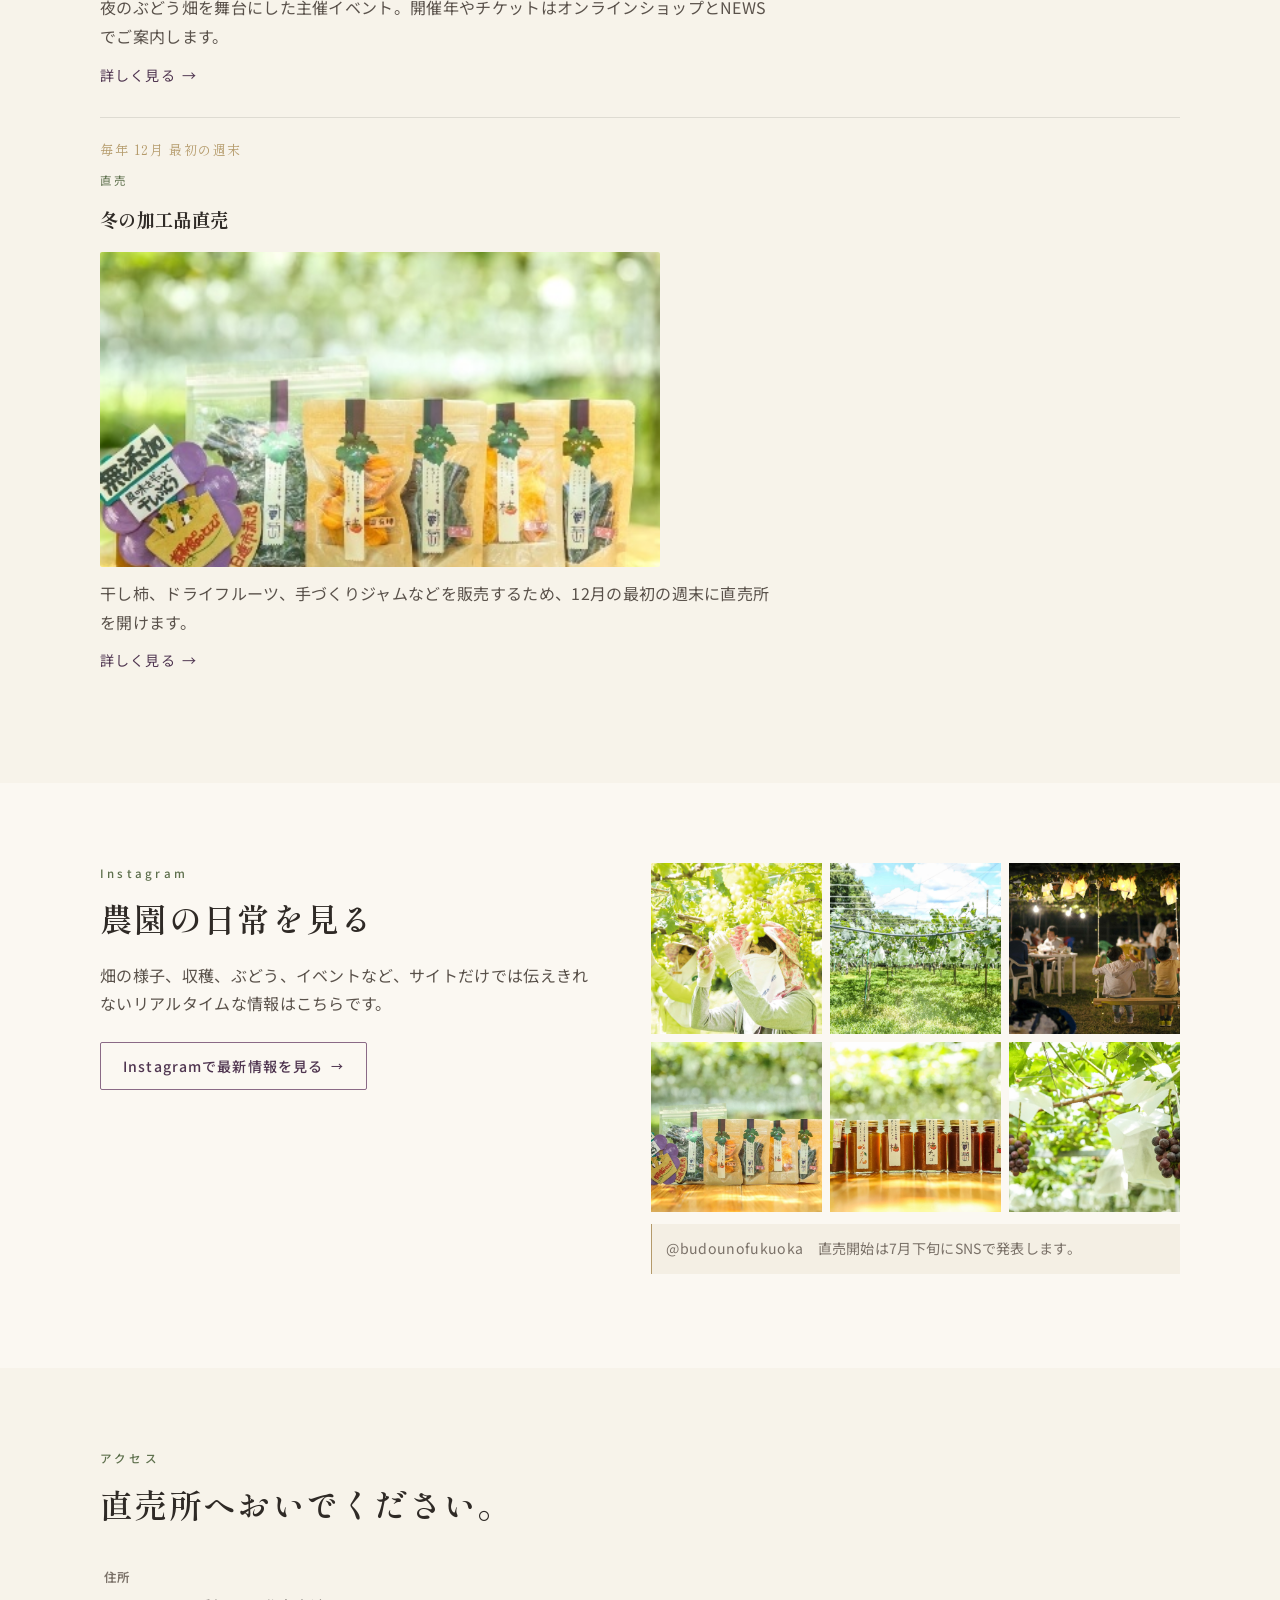
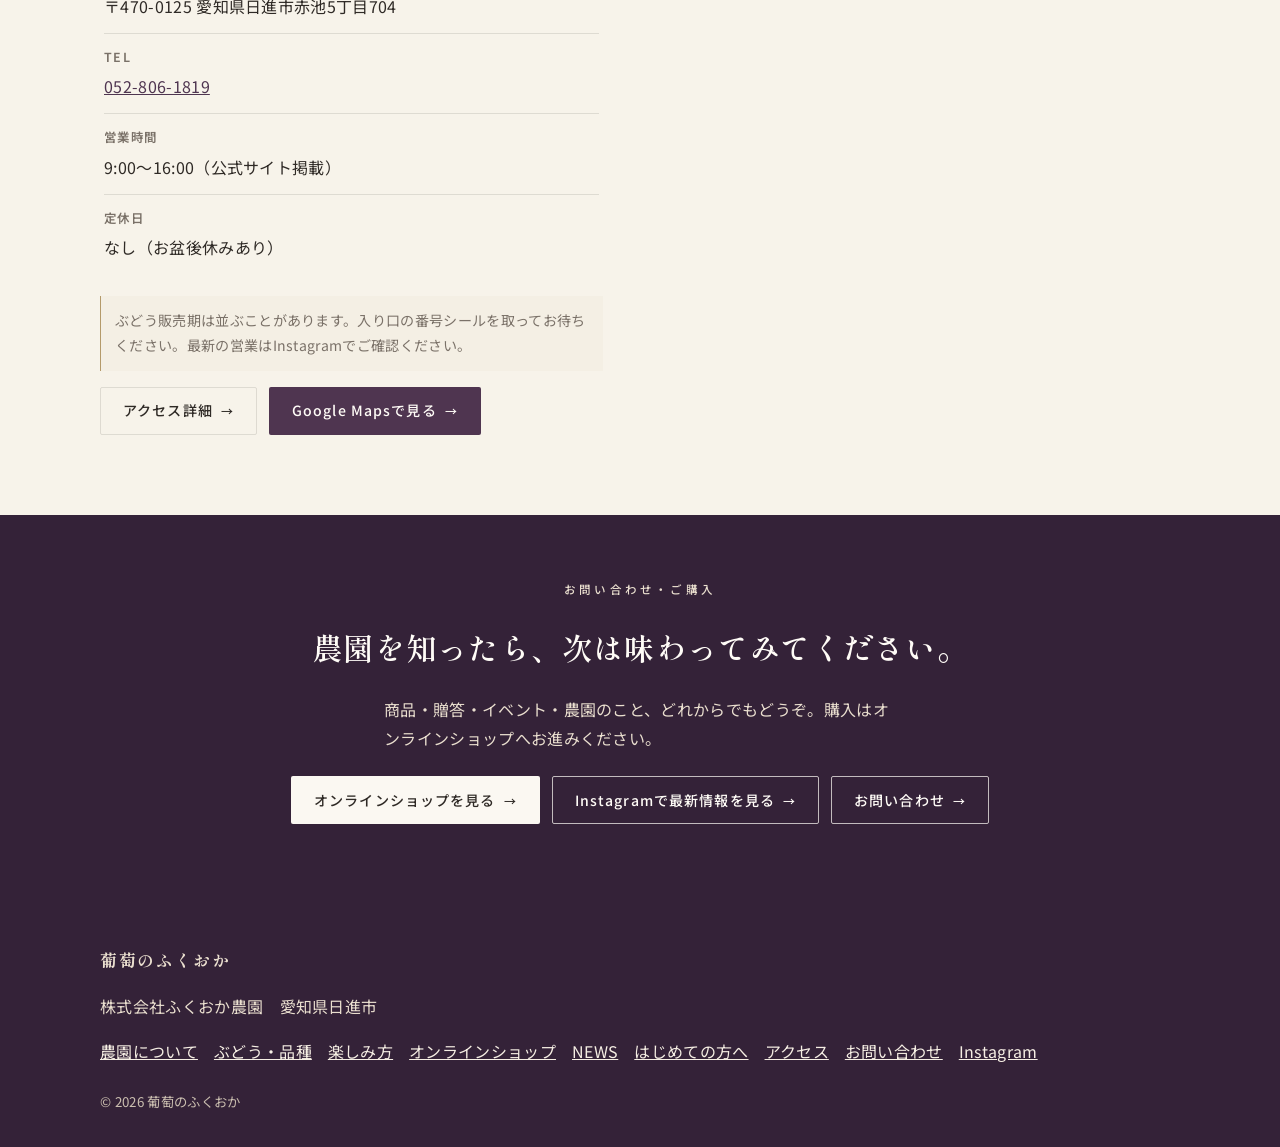
==== commit ae4b193e: "Keep CTA phrases intact and equalize farm scenery photo heights. Co-authored-by: Cursor <cursoragent" ====
--- a/index.html
+++ b/index.html
@@ -13,7 +13,7 @@
   <link rel="preconnect" href="https://fonts.googleapis.com" />
   <link rel="preconnect" href="https://fonts.gstatic.com" crossorigin />
   <link href="https://fonts.googleapis.com/css2?family=Noto+Sans+JP:wght@400;500;700&family=Shippori+Mincho:wght@500;600;700&display=swap" rel="stylesheet" />
-  <link rel="stylesheet" href="./css/style.css?v=20260827d" />
+  <link rel="stylesheet" href="./css/style.css?v=20260827f" />
 </head>
 <body>
   <a class="skip-link" href="#main">本文へスキップ</a>
--- a/css/style.css
+++ b/css/style.css
@@ -86,16 +86,20 @@
   font-family: var(--font-serif);
   font-size: clamp(1.5rem, 4.6vw, 2.05rem);
   font-weight: 600;
-  line-height: 1.45;
-  letter-spacing: 0.06em;
-  text-wrap: balance;
-  max-width: 18em;
+  line-height: 1.5;
+  letter-spacing: 0.04em;
+  text-wrap: pretty;
+  overflow-wrap: normal;
+  word-break: normal;
 }
 .lead {
   margin: 0 0 24px;
   color: var(--ink-soft);
   max-width: 42em;
   text-wrap: pretty;
+  overflow-wrap: normal;
+  word-break: normal;
+  line-break: auto;
 }
 
 .section-head {
@@ -381,6 +385,8 @@
   font-size: 0.95rem;
   overflow-wrap: normal;
   word-break: normal;
+  line-break: auto;
+  text-wrap: pretty;
 }
 .hero .actions { justify-content: center; }
 .hero .btn--ghost {
@@ -453,6 +459,22 @@
   align-items: start;
 }
 .mosaic .photo img { min-height: 0; }
+
+#landscape .mosaic {
+  gap: 16px;
+}
+#landscape .mosaic .photo img {
+  aspect-ratio: 3 / 2;
+  width: 100%;
+  height: auto;
+  object-fit: cover;
+}
+#landscape .mosaic .photo--field img {
+  object-position: 72% 42%;
+}
+#landscape .mosaic .photo--tall img {
+  object-position: 38% 28%;
+}
 
 /* Cards */
 .story-grid,
@@ -912,8 +934,28 @@
   display: grid;
   gap: 16px;
   text-align: center;
-}
-.cta-band .lead { margin-inline: auto; text-align: left; }
+  justify-items: center;
+}
+.cta-band .heading {
+  max-width: min(26em, 100%);
+  margin-inline: auto;
+  margin-bottom: 8px;
+  font-size: clamp(1.4rem, 3.2vw, 1.9rem);
+  letter-spacing: 0.04em;
+  text-wrap: pretty;
+  overflow-wrap: normal;
+  word-break: normal;
+  line-break: auto;
+}
+.cta-band .lead {
+  max-width: 32em;
+  margin: 0 auto 8px;
+  text-align: left;
+  text-wrap: pretty;
+  overflow-wrap: normal;
+  word-break: normal;
+  line-break: auto;
+}
 .cta-band .actions { justify-content: center; }
 
 .gift-mosaic { margin: 20px 0 24px; }
@@ -929,7 +971,8 @@
   .header-cta { min-height: 40px; padding: 0 16px; font-size: 0.78rem; }
   .section { padding: 80px 0; }
   .section--grape { padding: 64px 0; }
-  .mosaic { grid-template-columns: 1.15fr 0.85fr; align-items: start; }
+  .mosaic { grid-template-columns: 1fr 1fr; align-items: start; }
+  #landscape .mosaic { grid-template-columns: 1fr 1fr; }
   .people-grid,
   .variety-grid,
   .event-grid,
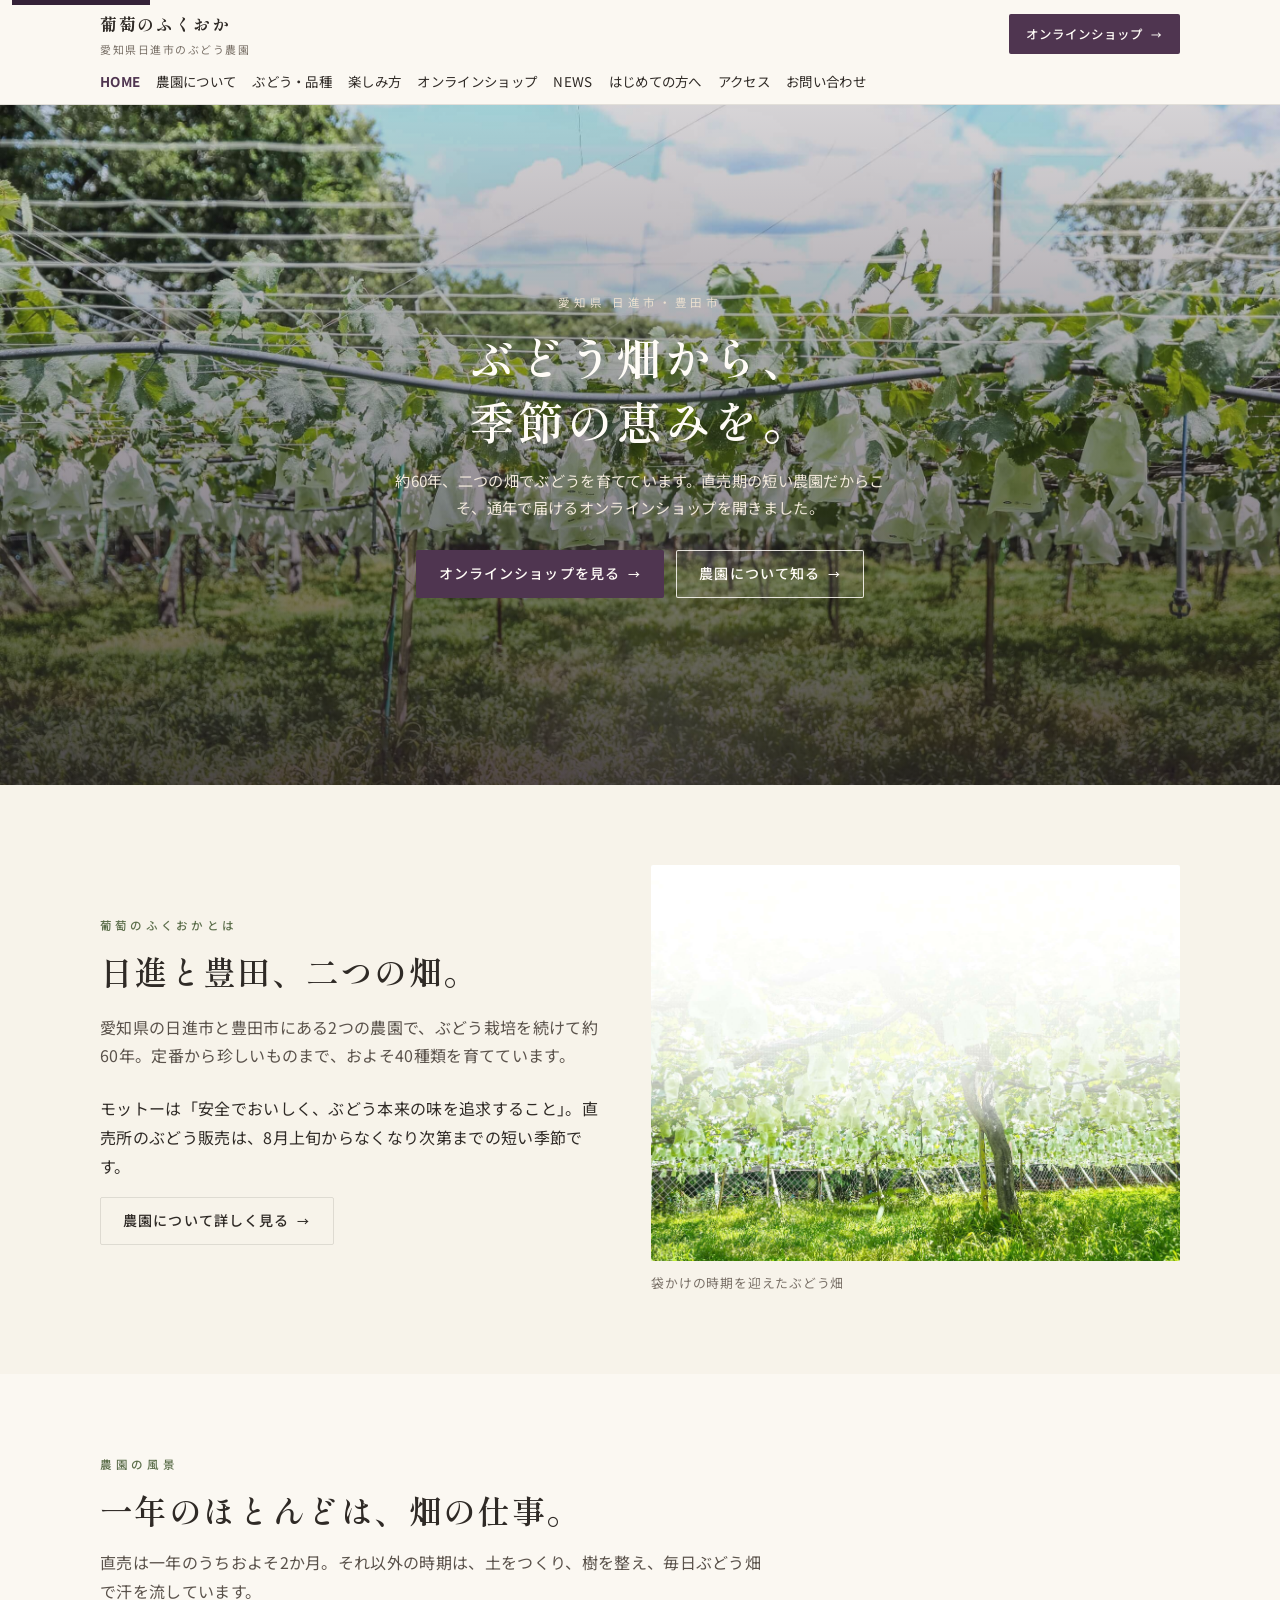
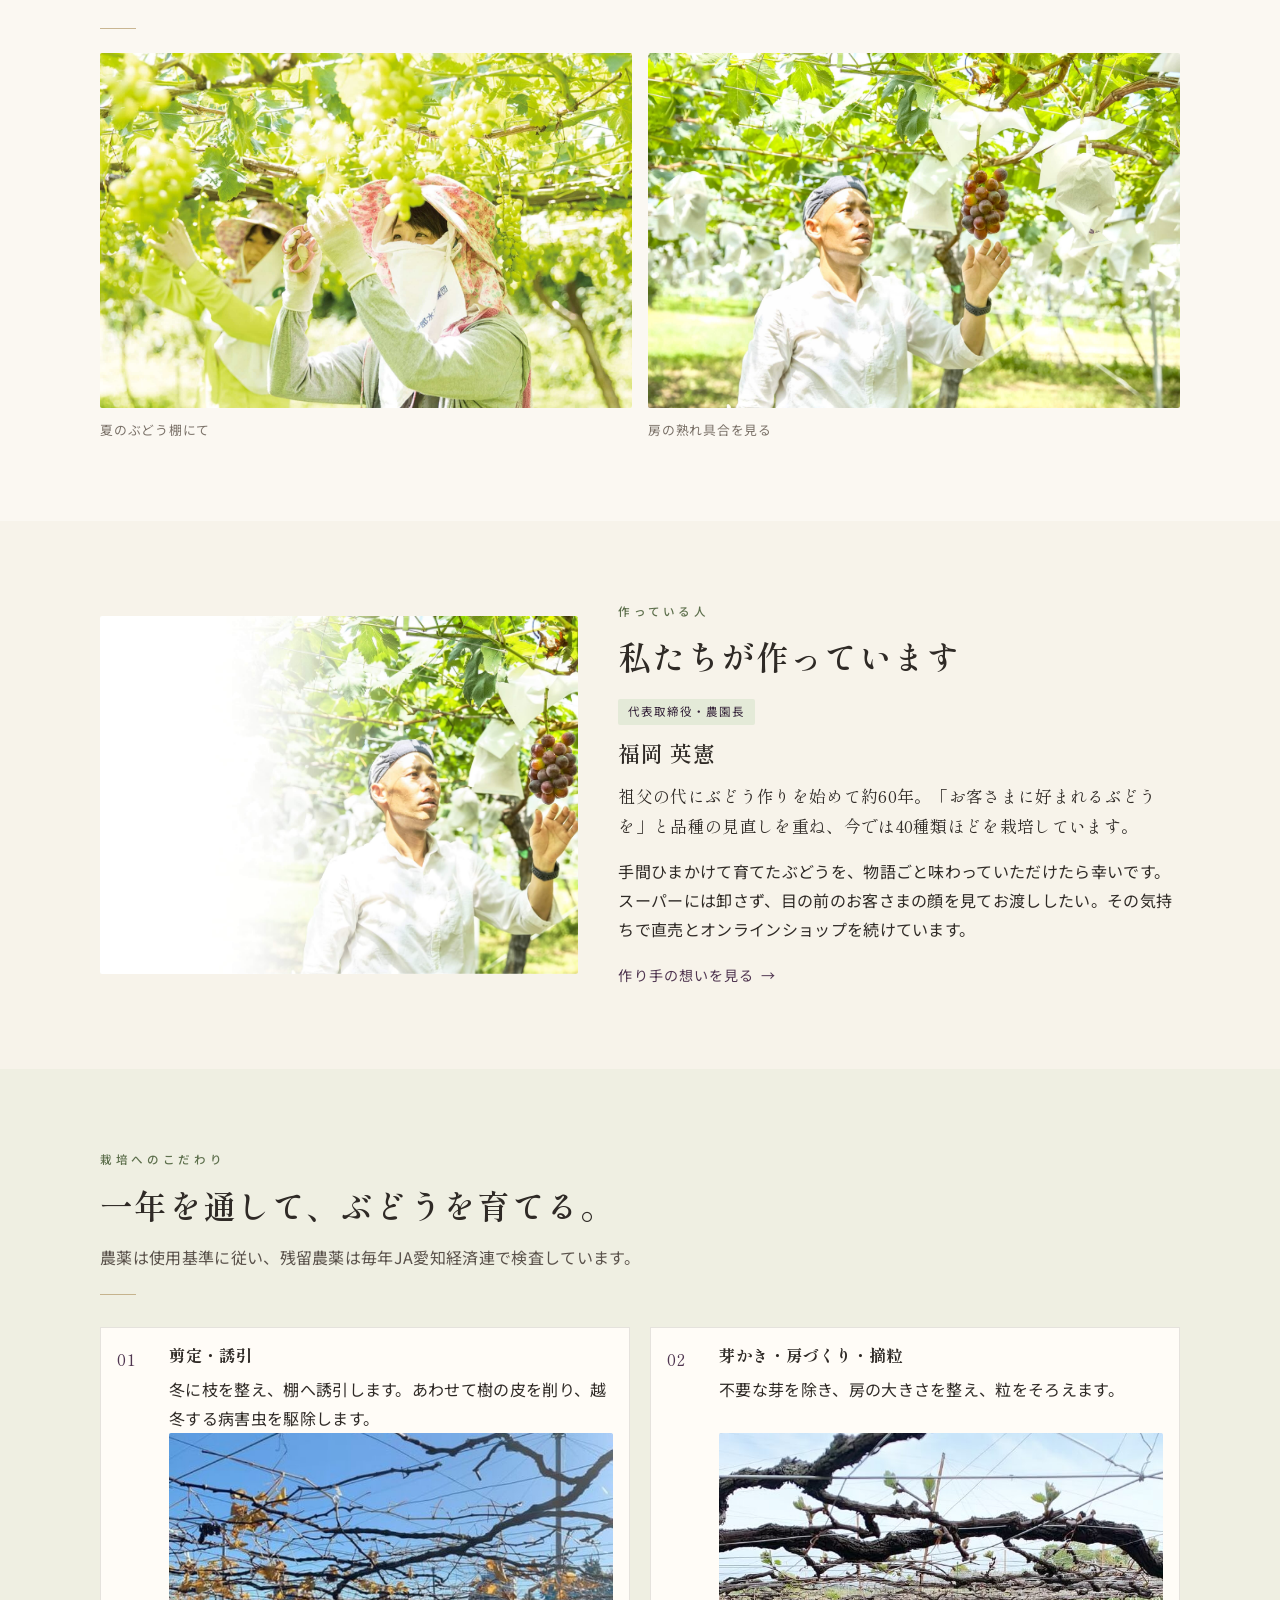
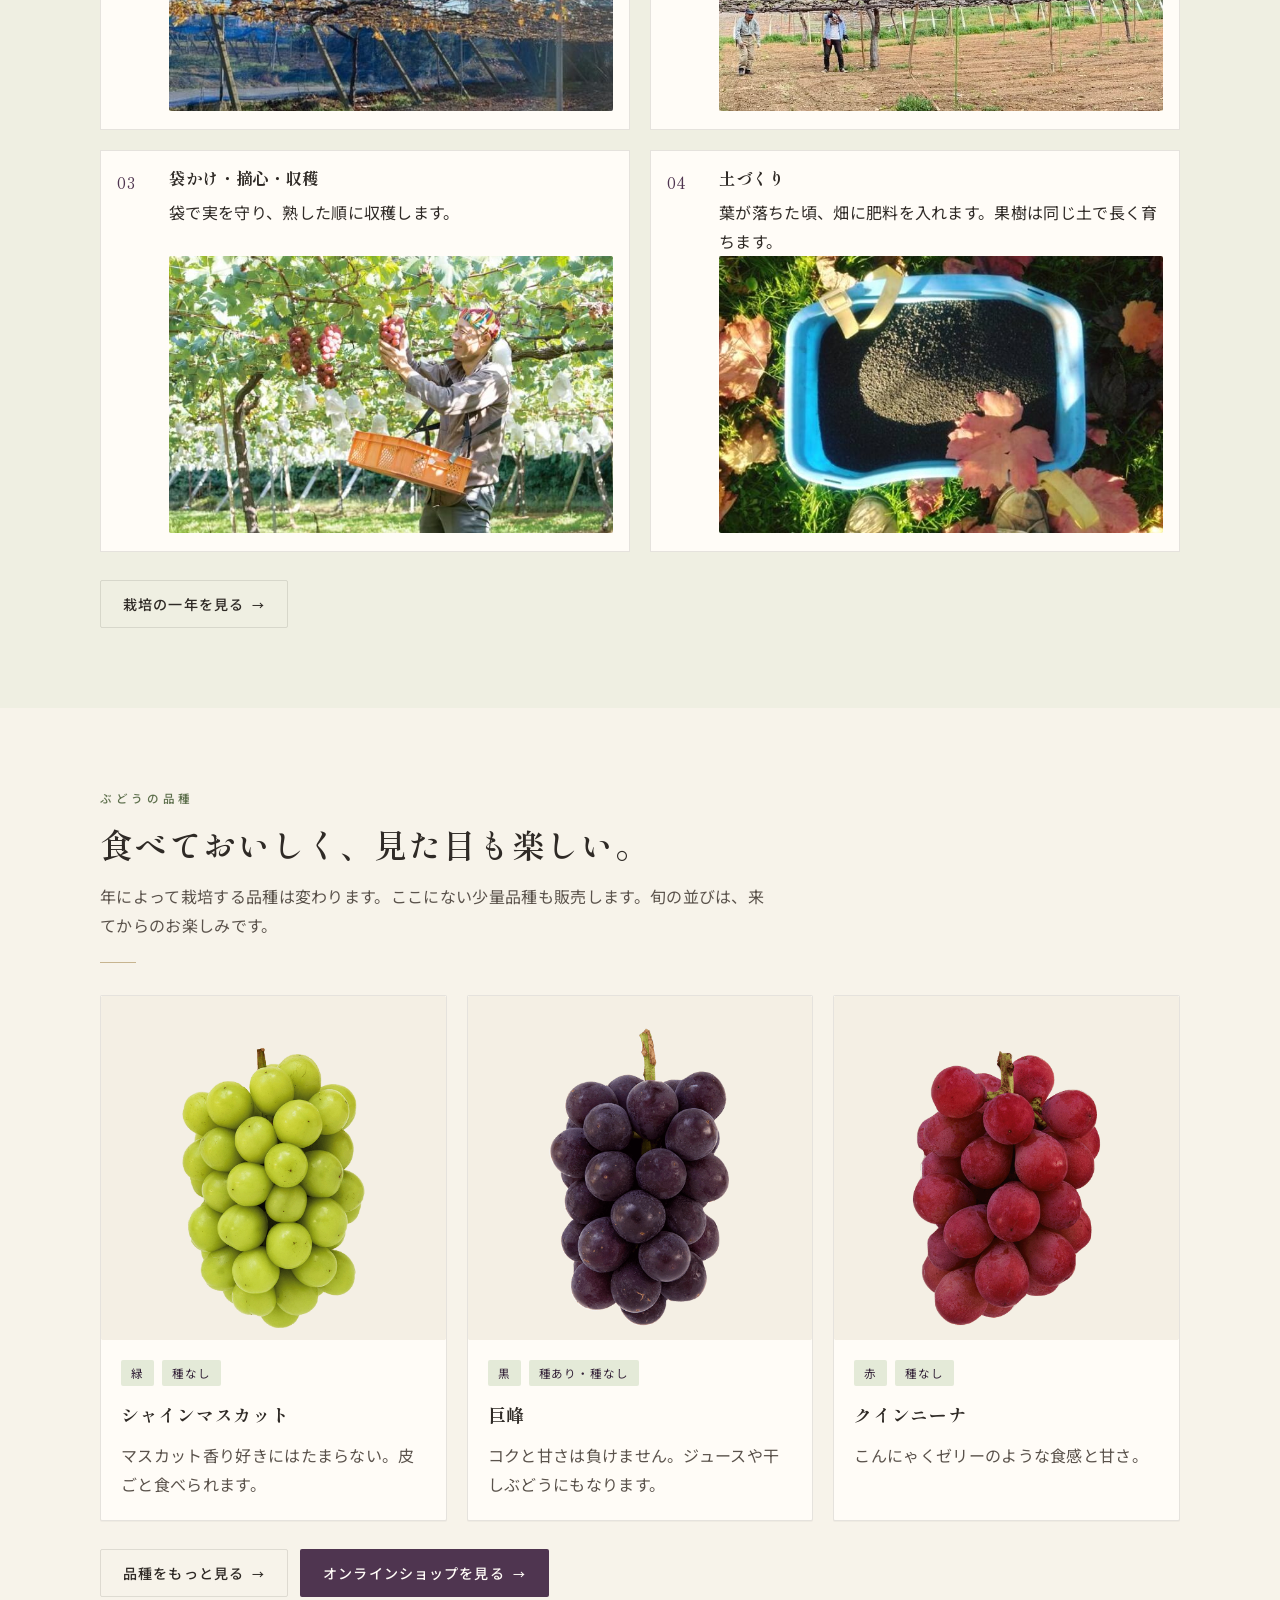
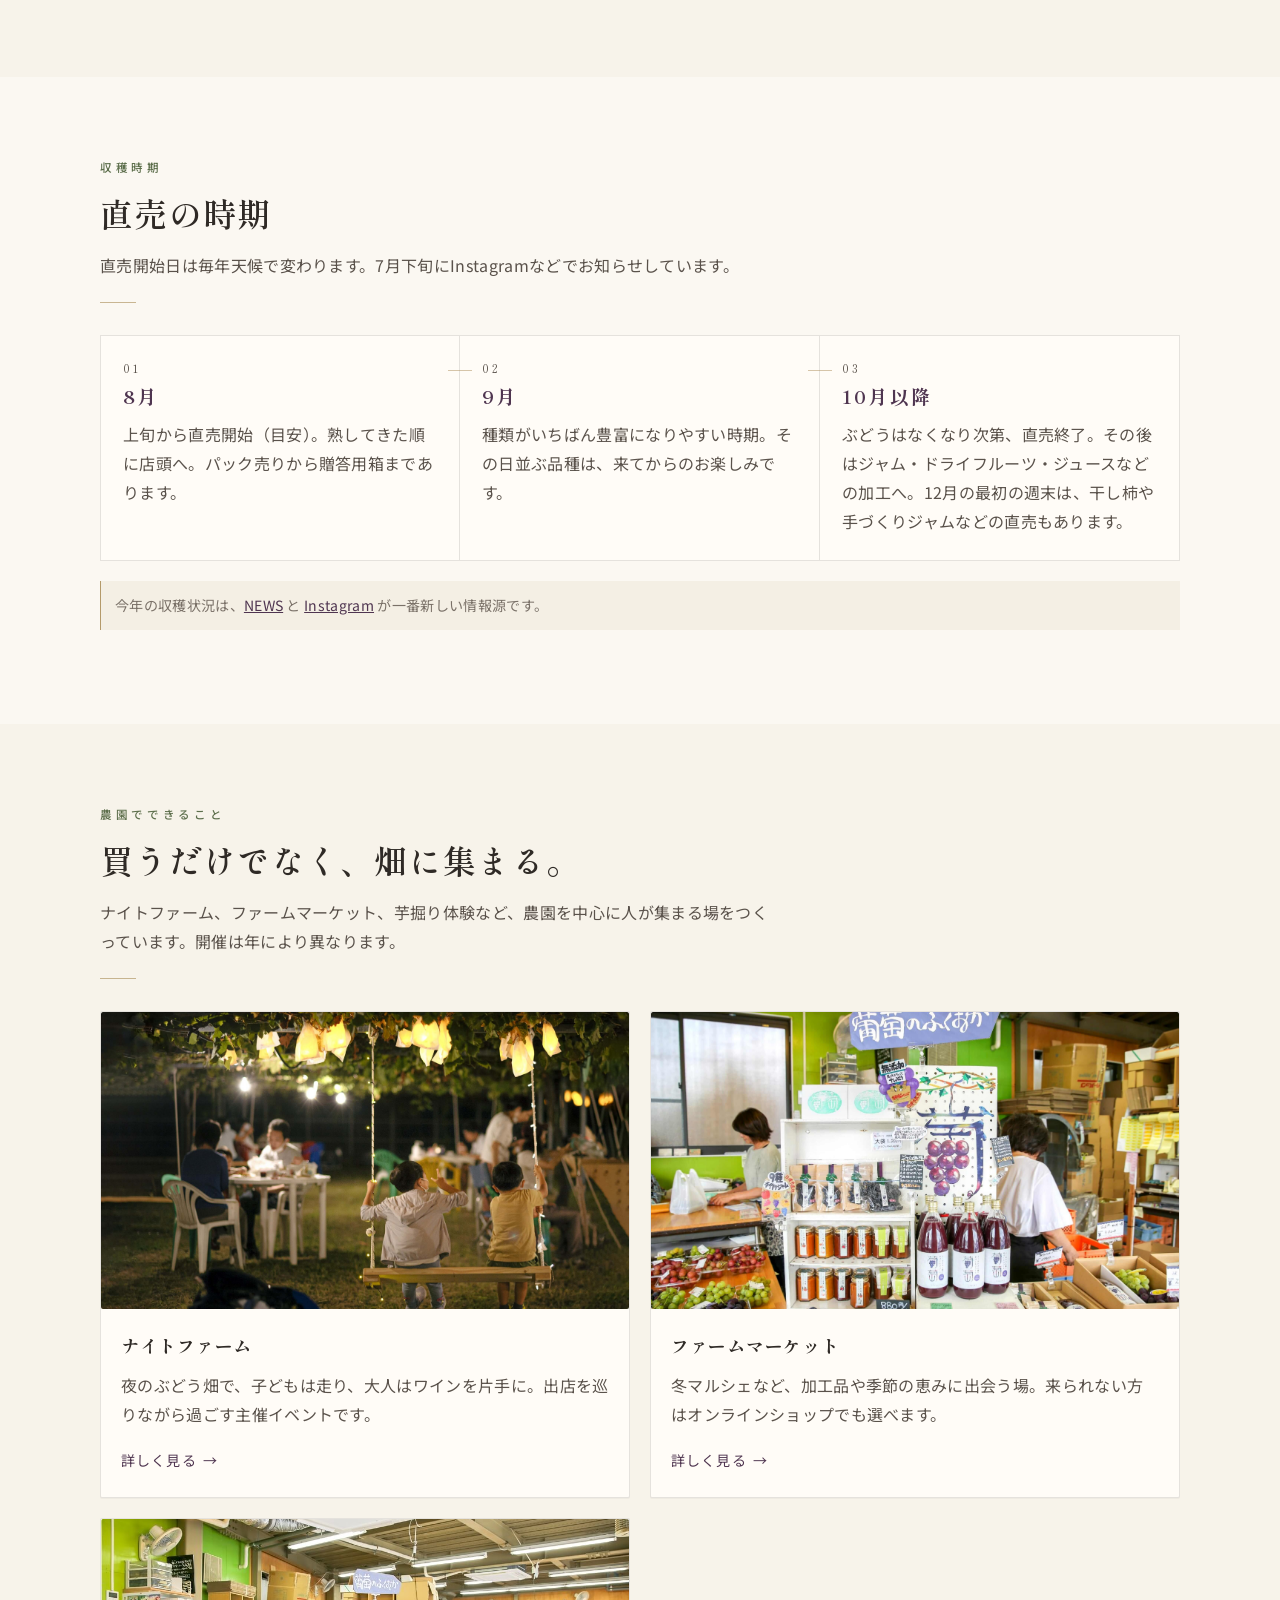
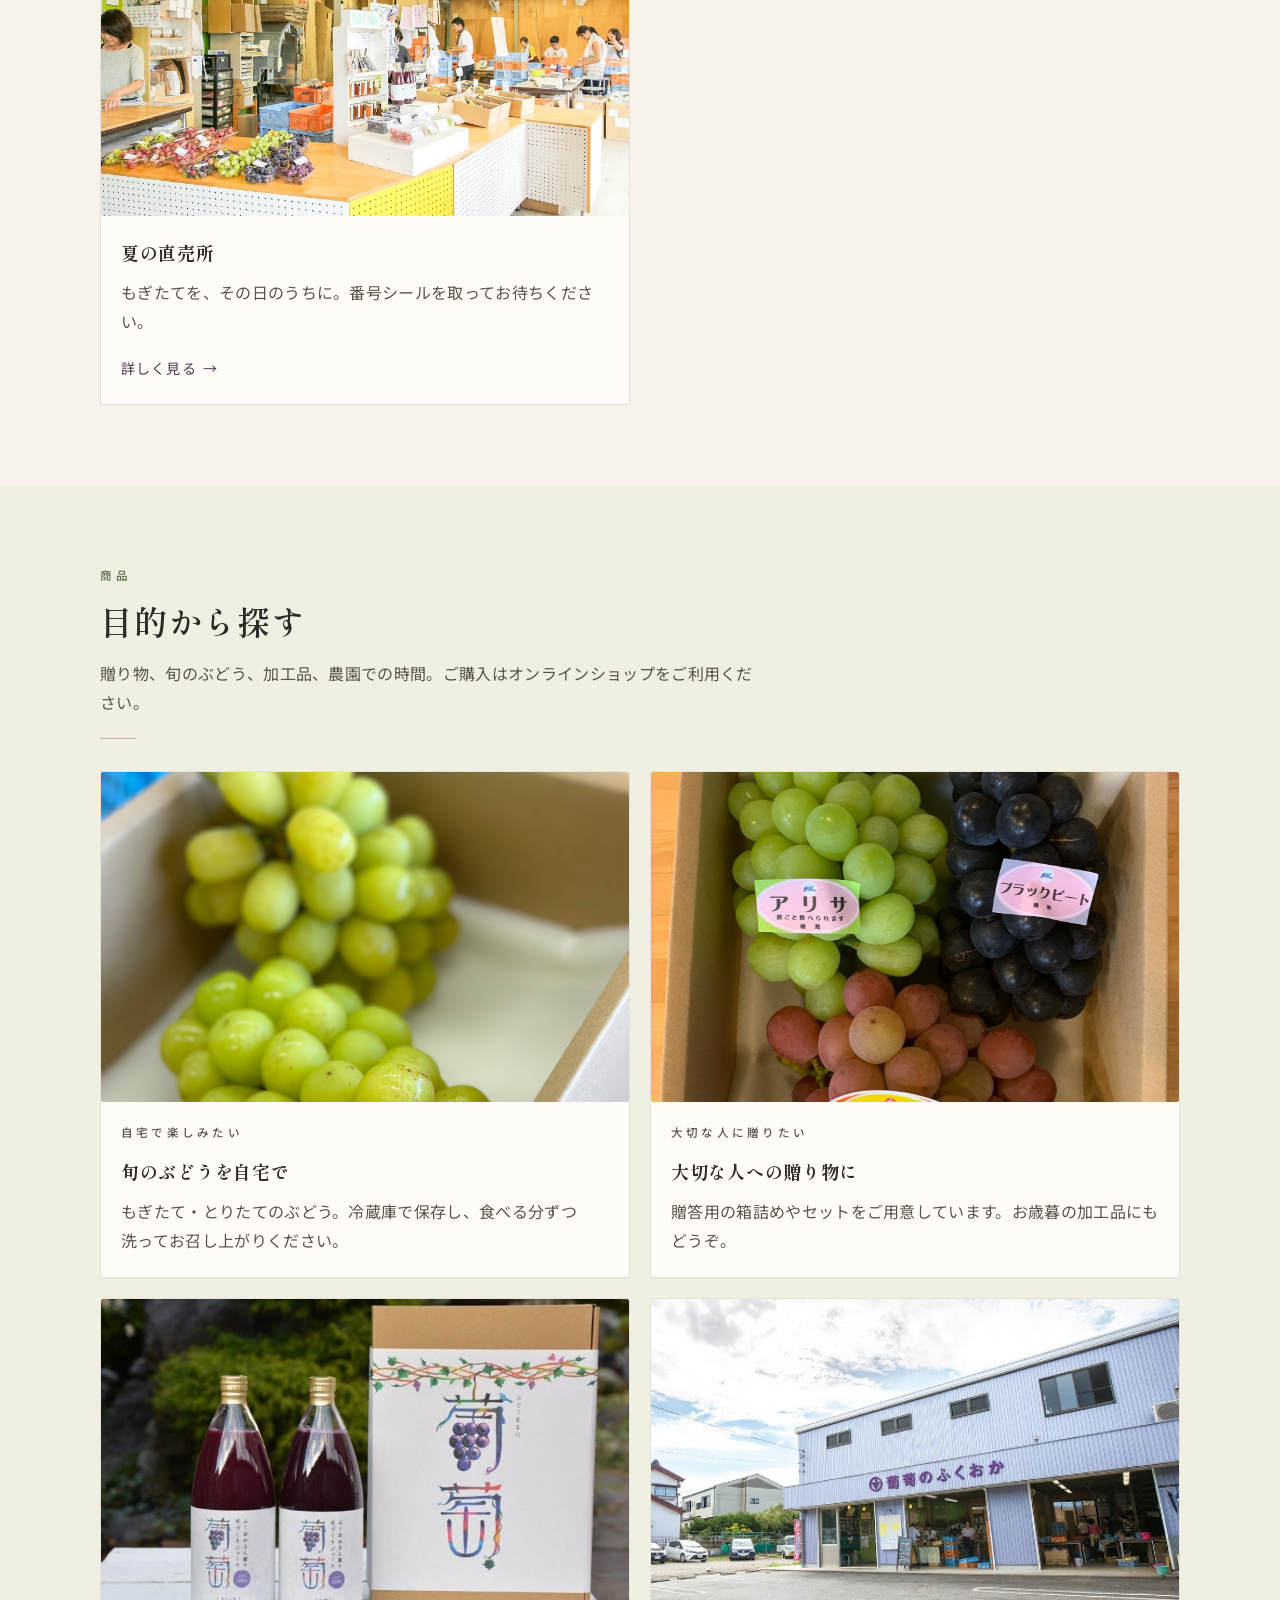
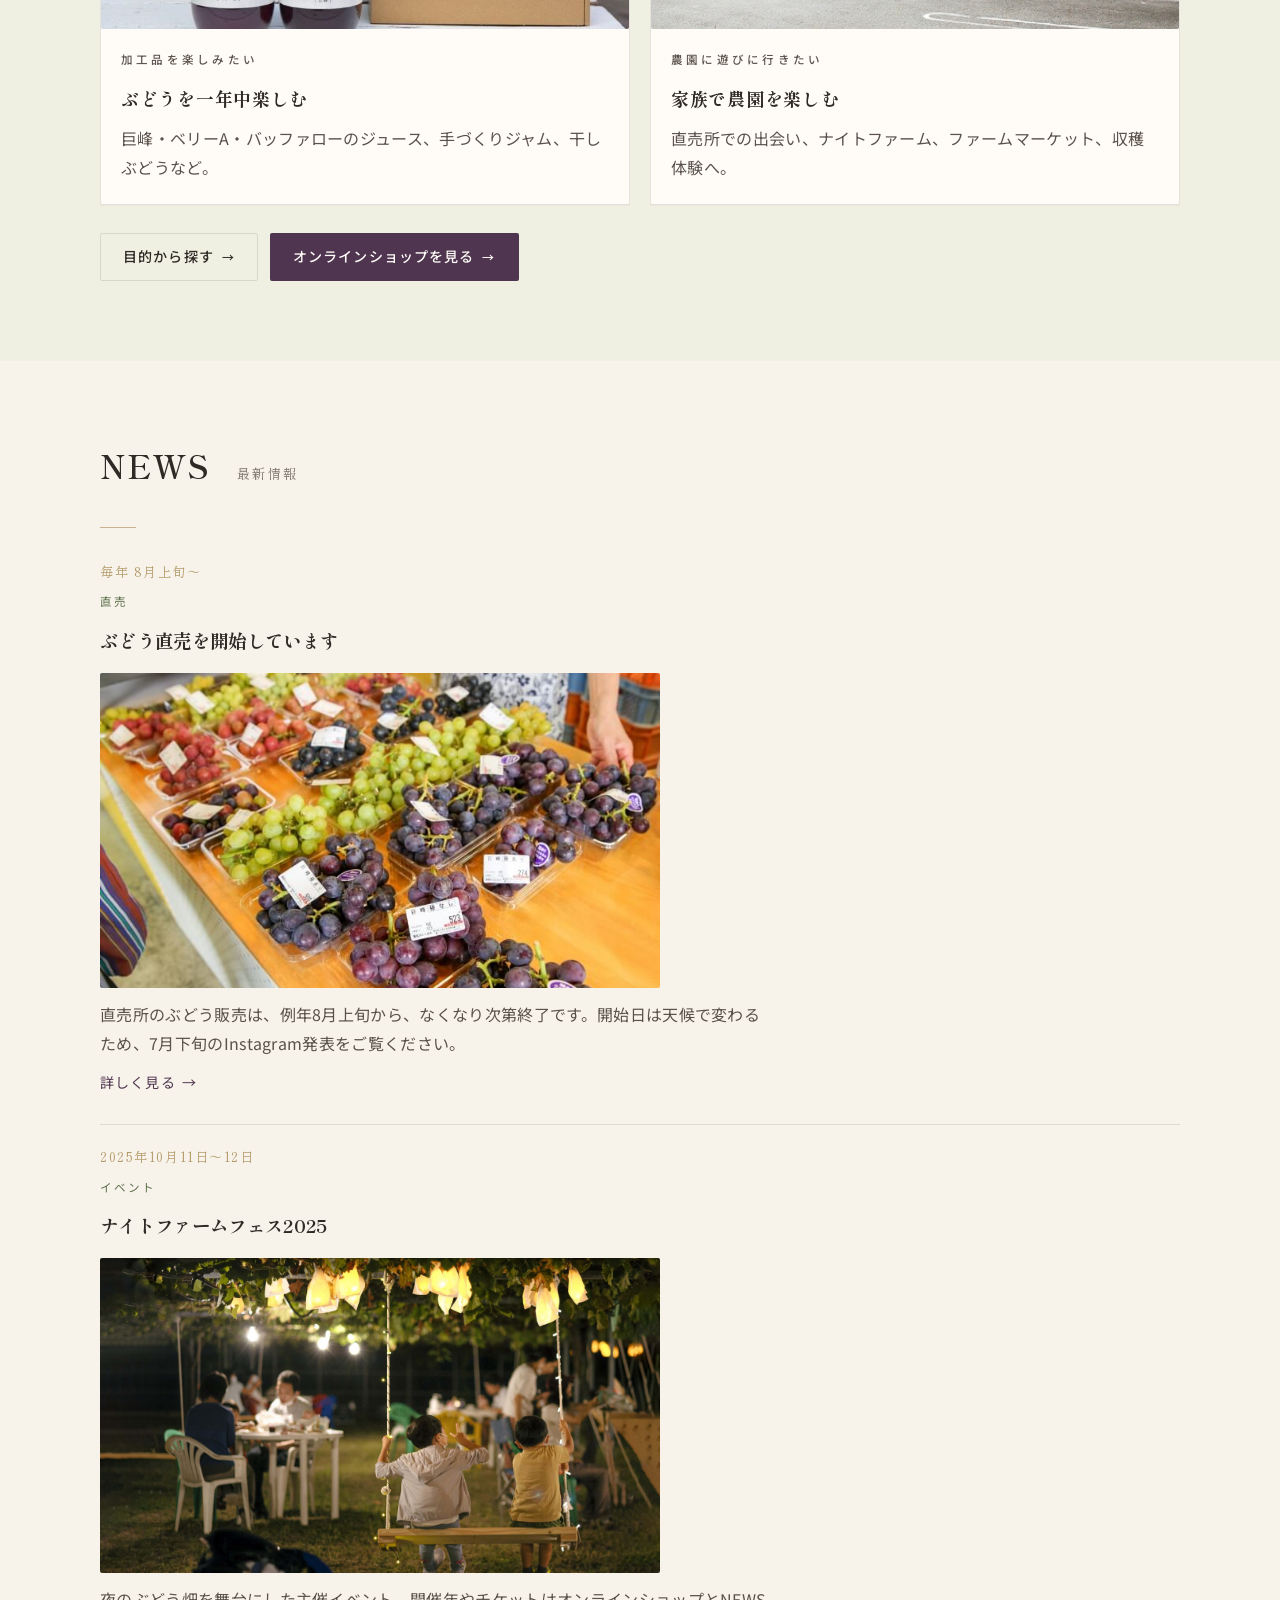
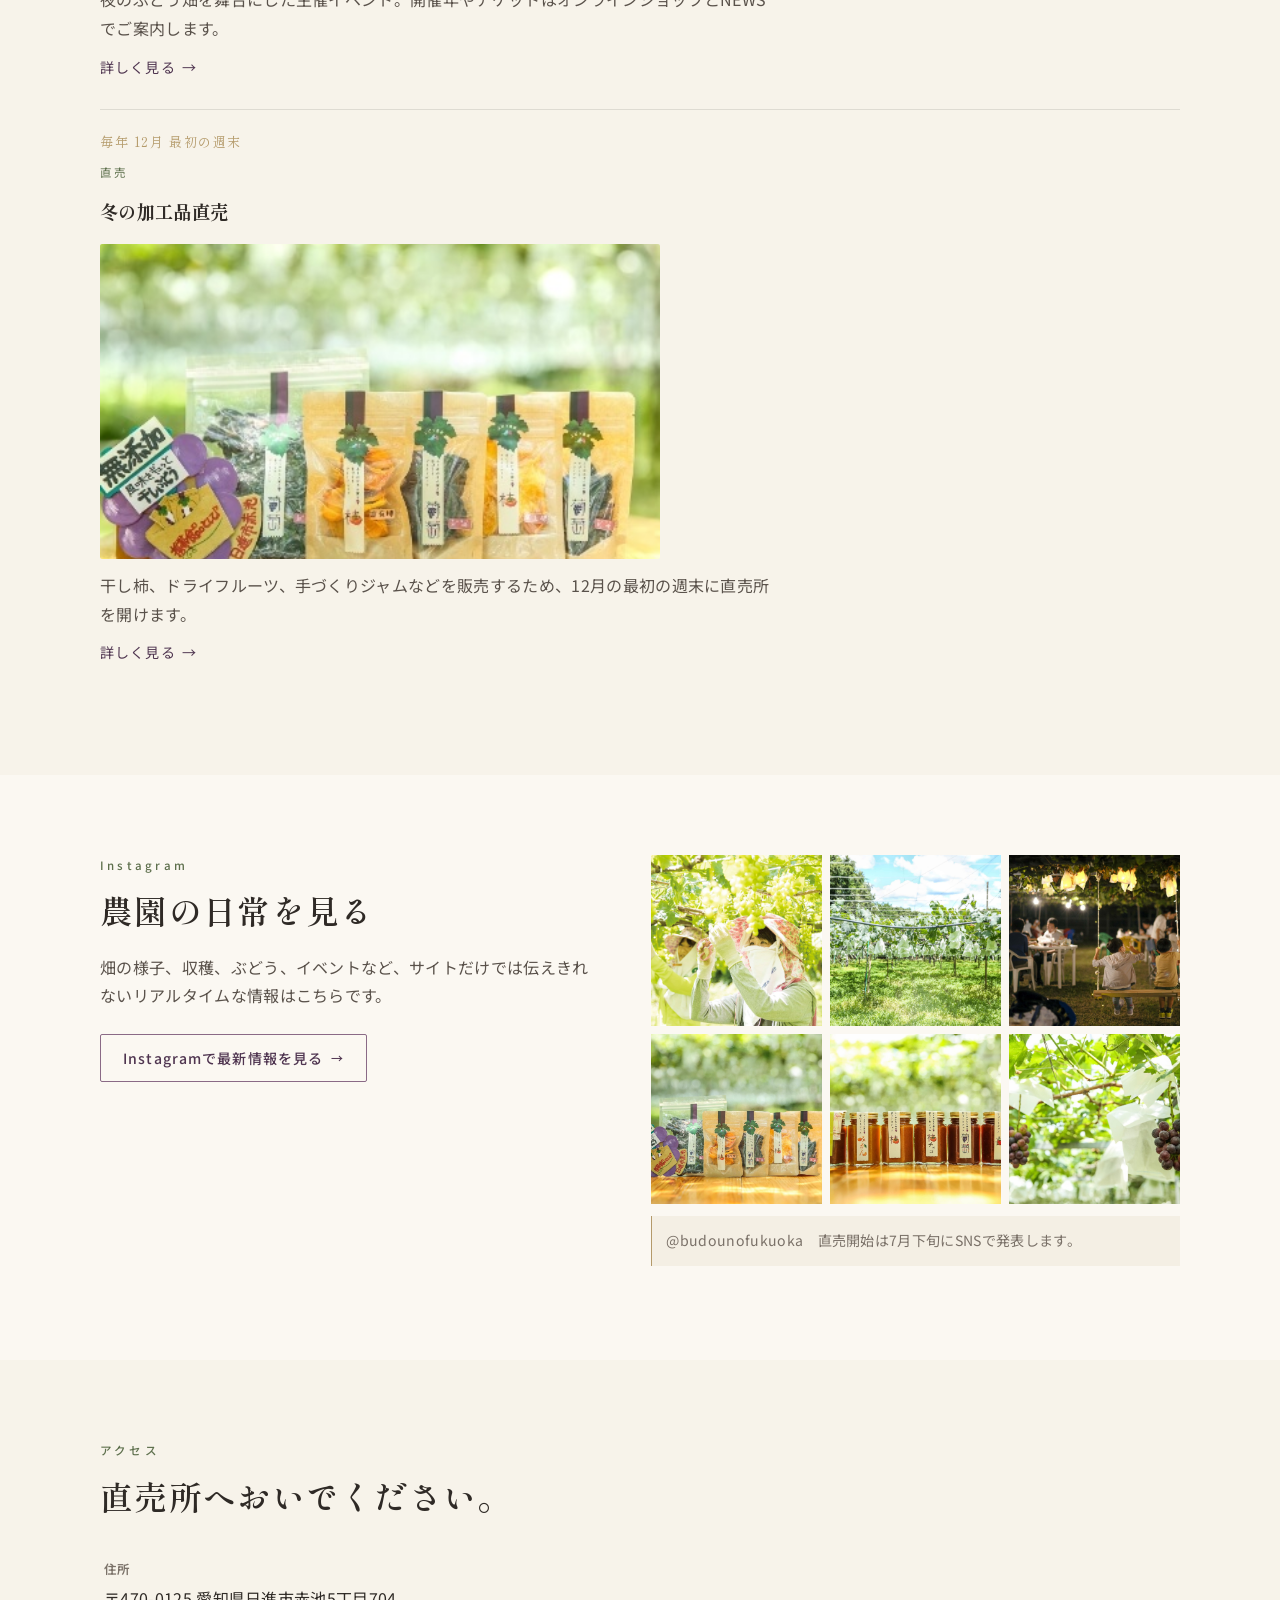
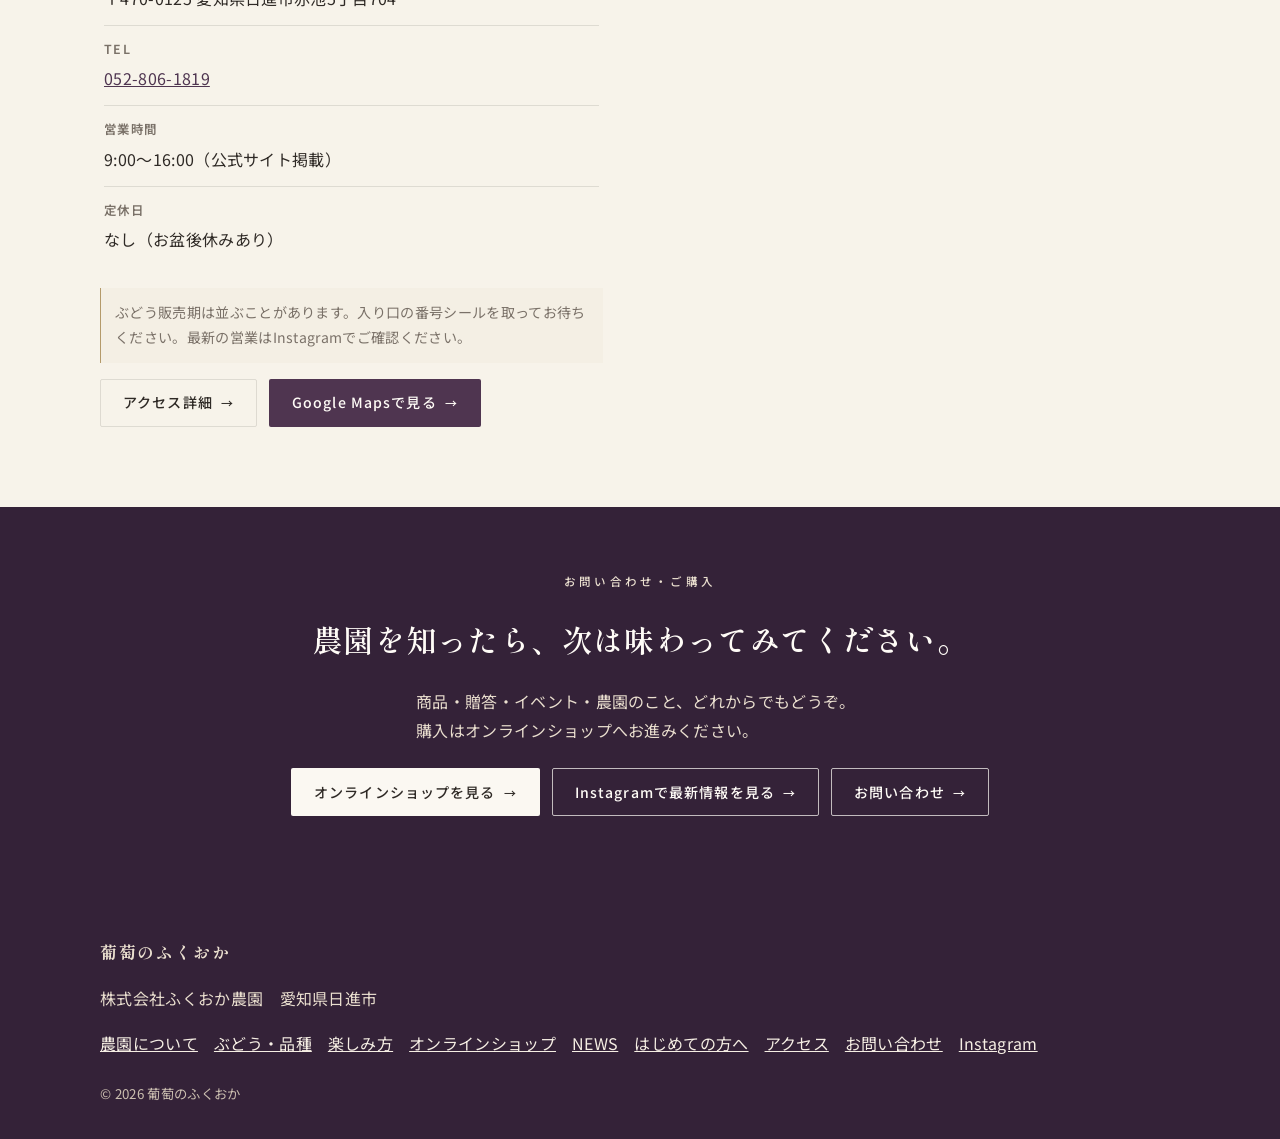
==== commit 4a64a19a: "fix: お問い合わせの改行と農園風景の写真高さを整える Co-authored-by: Cursor <cursoragent@cursor.com>" ====
--- a/index.html
+++ b/index.html
@@ -13,7 +13,7 @@
   <link rel="preconnect" href="https://fonts.googleapis.com" />
   <link rel="preconnect" href="https://fonts.gstatic.com" crossorigin />
   <link href="https://fonts.googleapis.com/css2?family=Noto+Sans+JP:wght@400;500;700&family=Shippori+Mincho:wght@500;600;700&display=swap" rel="stylesheet" />
-  <link rel="stylesheet" href="./css/style.css?v=20260827f" />
+  <link rel="stylesheet" href="./css/style.css?v=20260827i" />
 </head>
 <body>
   <a class="skip-link" href="#main">本文へスキップ</a>
@@ -400,8 +400,8 @@
     <section class="section section--grape" id="contact-cta">
       <div class="wrap cta-band">
         <p class="kicker">お問い合わせ・ご購入</p>
-        <h2 class="heading">農園を知ったら、次は味わってみてください。</h2>
-        <p class="lead">商品・贈答・イベント・農園のこと、どれからでもどうぞ。購入はオンラインショップへお進みください。</p>
+        <h2 class="heading">農園を知ったら、次は<span class="nowrap">味わって</span>みてください。</h2>
+        <p class="lead">商品・贈答・イベント・農園のこと、どれからでもどうぞ。<wbr><span class="nowrap">購入はオンラインショップ</span>へ<span class="nowrap">お進みください</span>。</p>
         <div class="actions">
           <a class="btn btn--paper" href="https://budounofukuoka.stores.jp/" target="_blank" rel="noopener noreferrer">オンラインショップを見る</a>
           <a class="btn btn--ghost" href="https://www.instagram.com/budounofukuoka/" target="_blank" rel="noopener noreferrer">Instagramで最新情報を見る</a>
--- a/css/style.css
+++ b/css/style.css
@@ -460,8 +460,17 @@
 }
 .mosaic .photo img { min-height: 0; }
 
+#landscape .section-head {
+  margin-bottom: 24px;
+}
 #landscape .mosaic {
   gap: 16px;
+  align-items: stretch;
+}
+#landscape .mosaic .photo {
+  display: flex;
+  flex-direction: column;
+  min-width: 0;
 }
 #landscape .mosaic .photo img {
   aspect-ratio: 3 / 2;
@@ -937,25 +946,30 @@
   justify-items: center;
 }
 .cta-band .heading {
-  max-width: min(26em, 100%);
+  width: 100%;
+  max-width: min(24em, 100%);
+  min-width: 0;
   margin-inline: auto;
   margin-bottom: 8px;
-  font-size: clamp(1.4rem, 3.2vw, 1.9rem);
+  font-size: clamp(1.28rem, 3.2vw, 1.9rem);
   letter-spacing: 0.04em;
   text-wrap: pretty;
-  overflow-wrap: normal;
-  word-break: normal;
-  line-break: auto;
+  overflow-wrap: break-word;
+  word-break: keep-all;
+  line-break: strict;
 }
 .cta-band .lead {
-  max-width: 32em;
+  width: 100%;
+  max-width: min(28em, 100%);
+  min-width: 0;
   margin: 0 auto 8px;
   text-align: left;
   text-wrap: pretty;
-  overflow-wrap: normal;
-  word-break: normal;
-  line-break: auto;
-}
+  overflow-wrap: break-word;
+  word-break: keep-all;
+  line-break: strict;
+}
+.nowrap { white-space: nowrap; }
 .cta-band .actions { justify-content: center; }
 
 .gift-mosaic { margin: 20px 0 24px; }
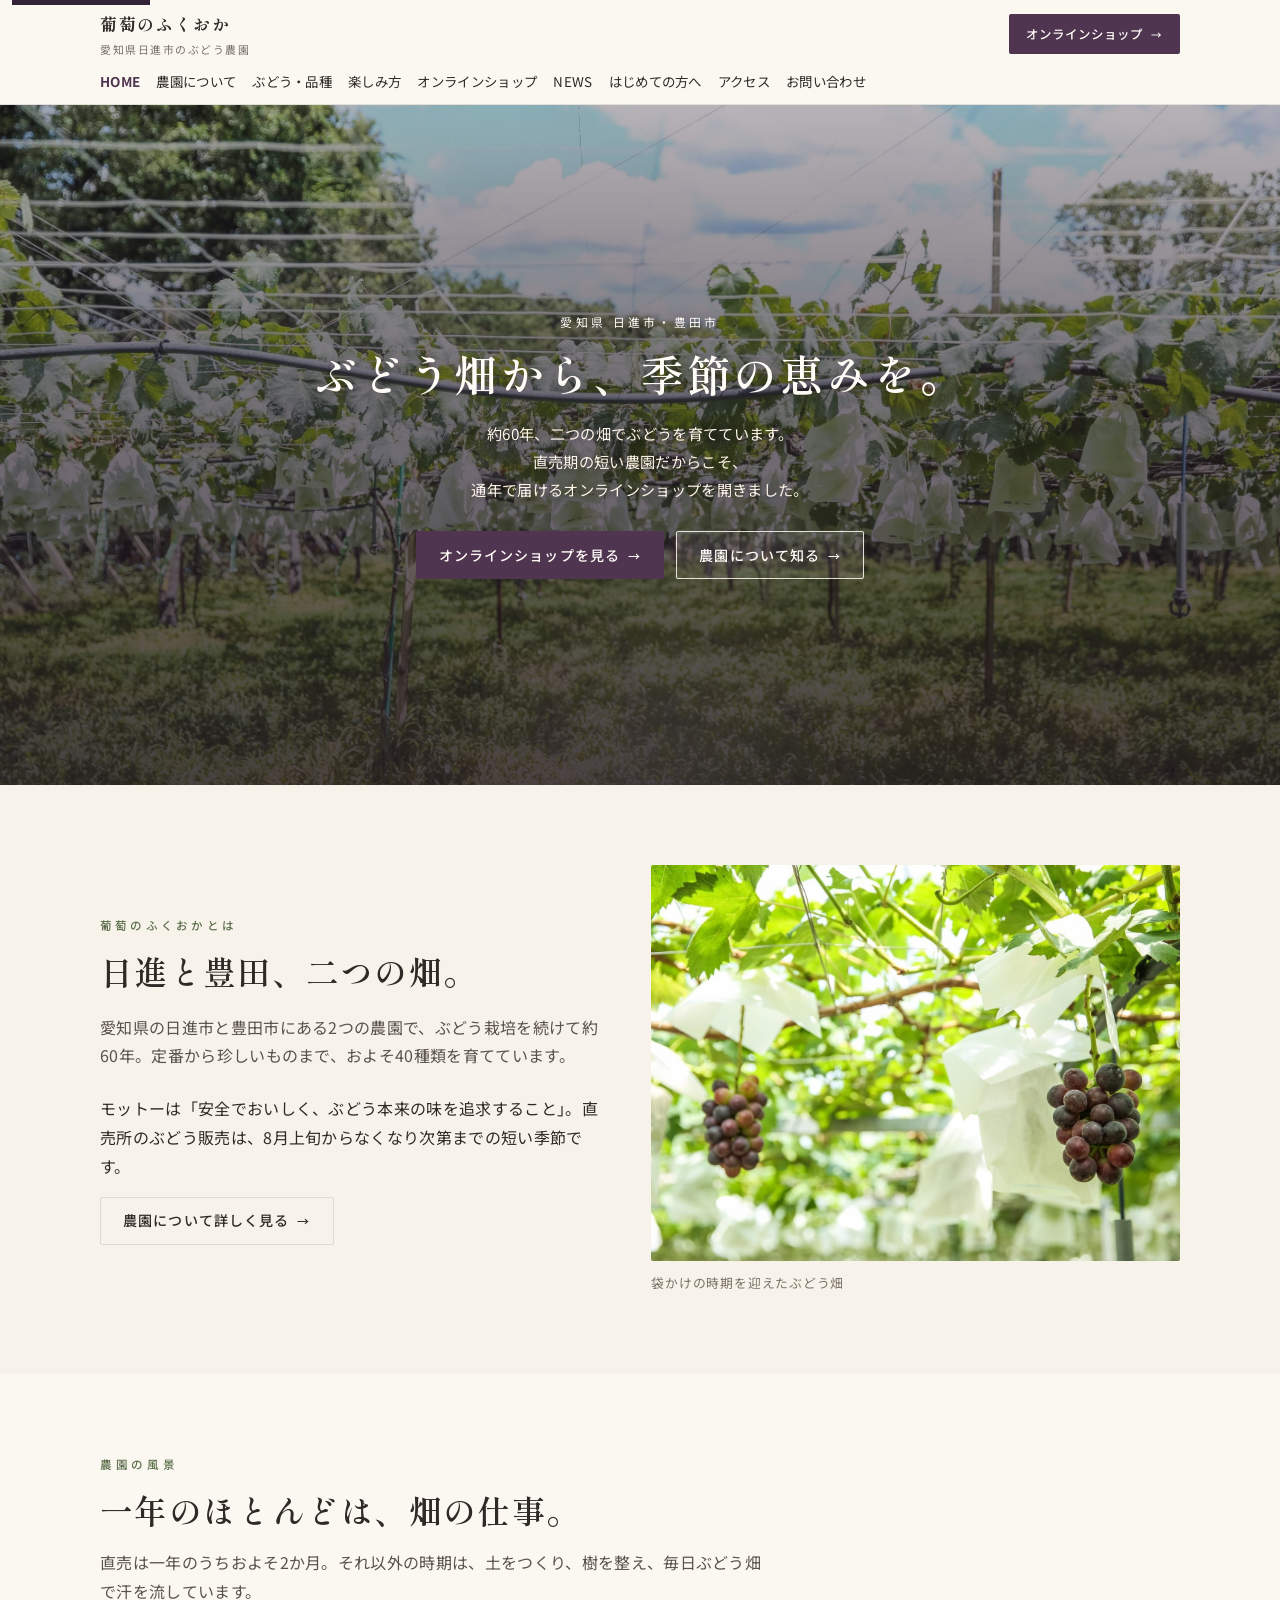
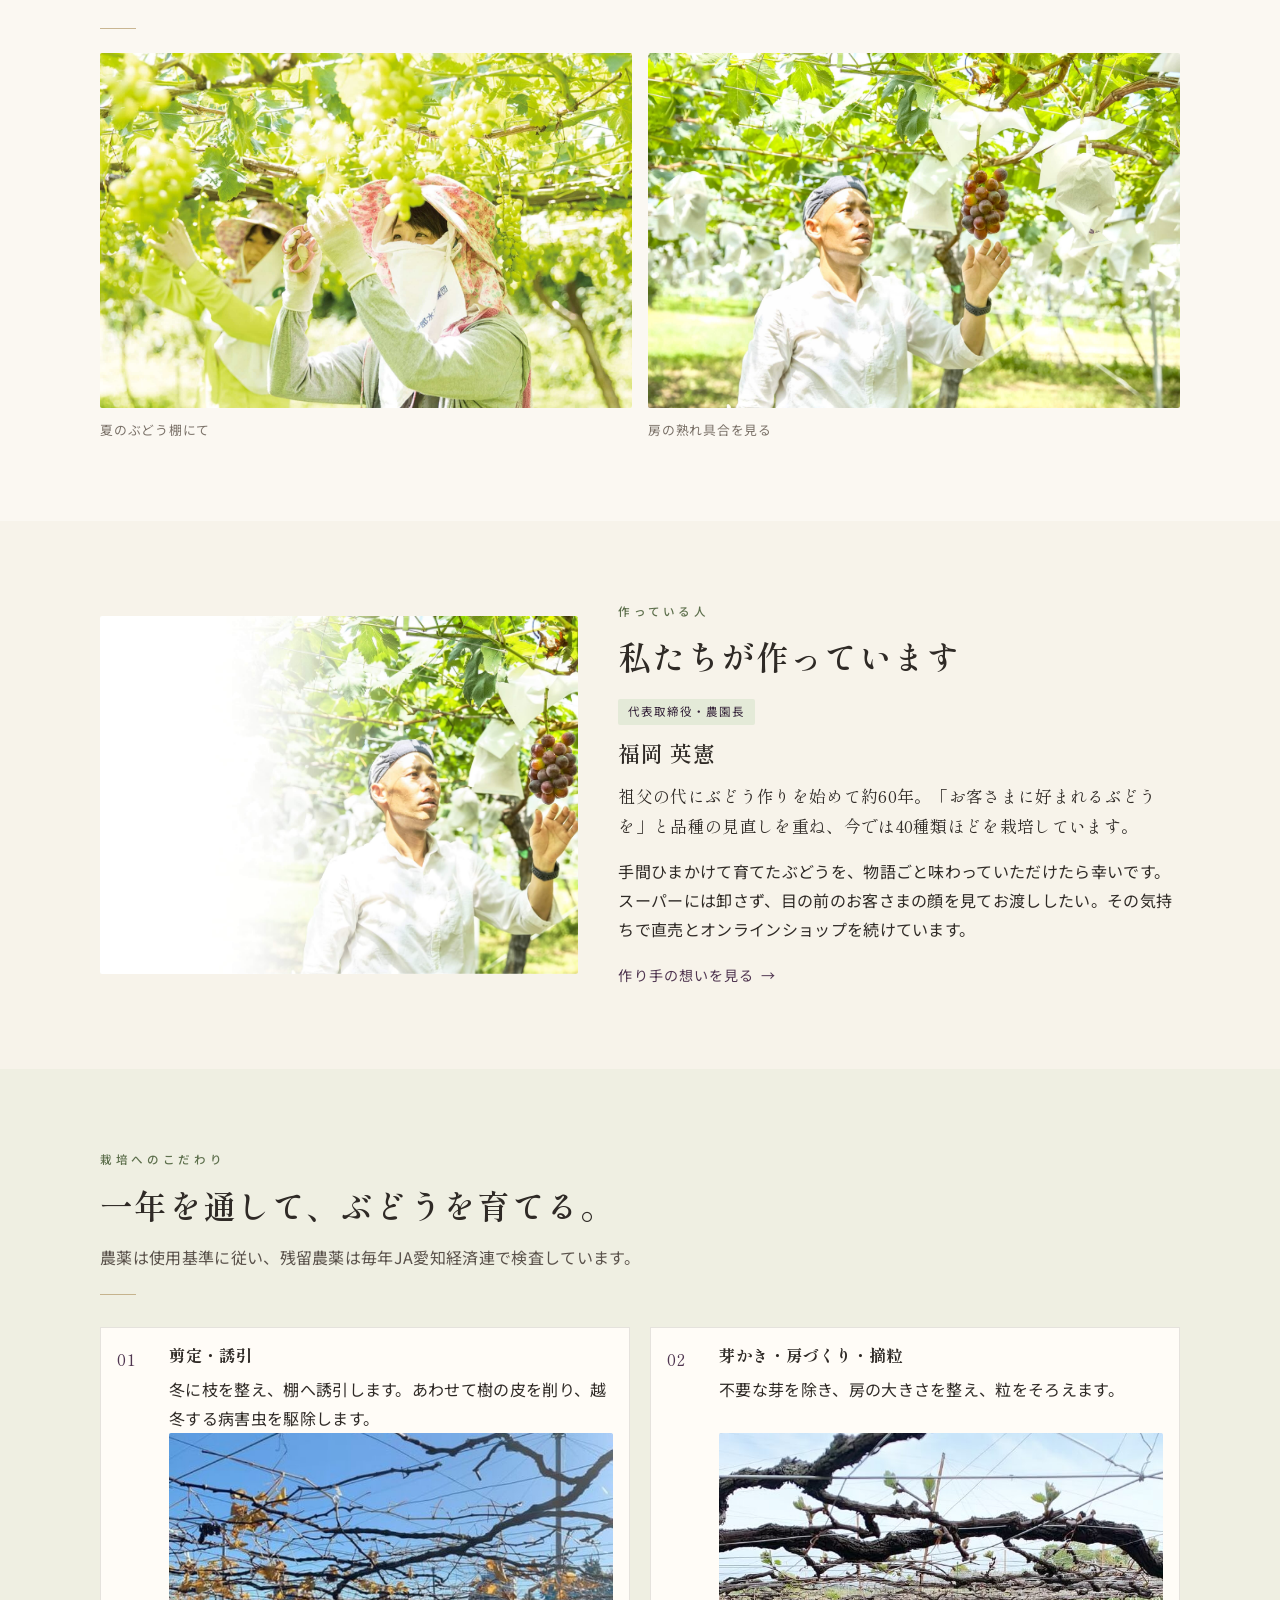
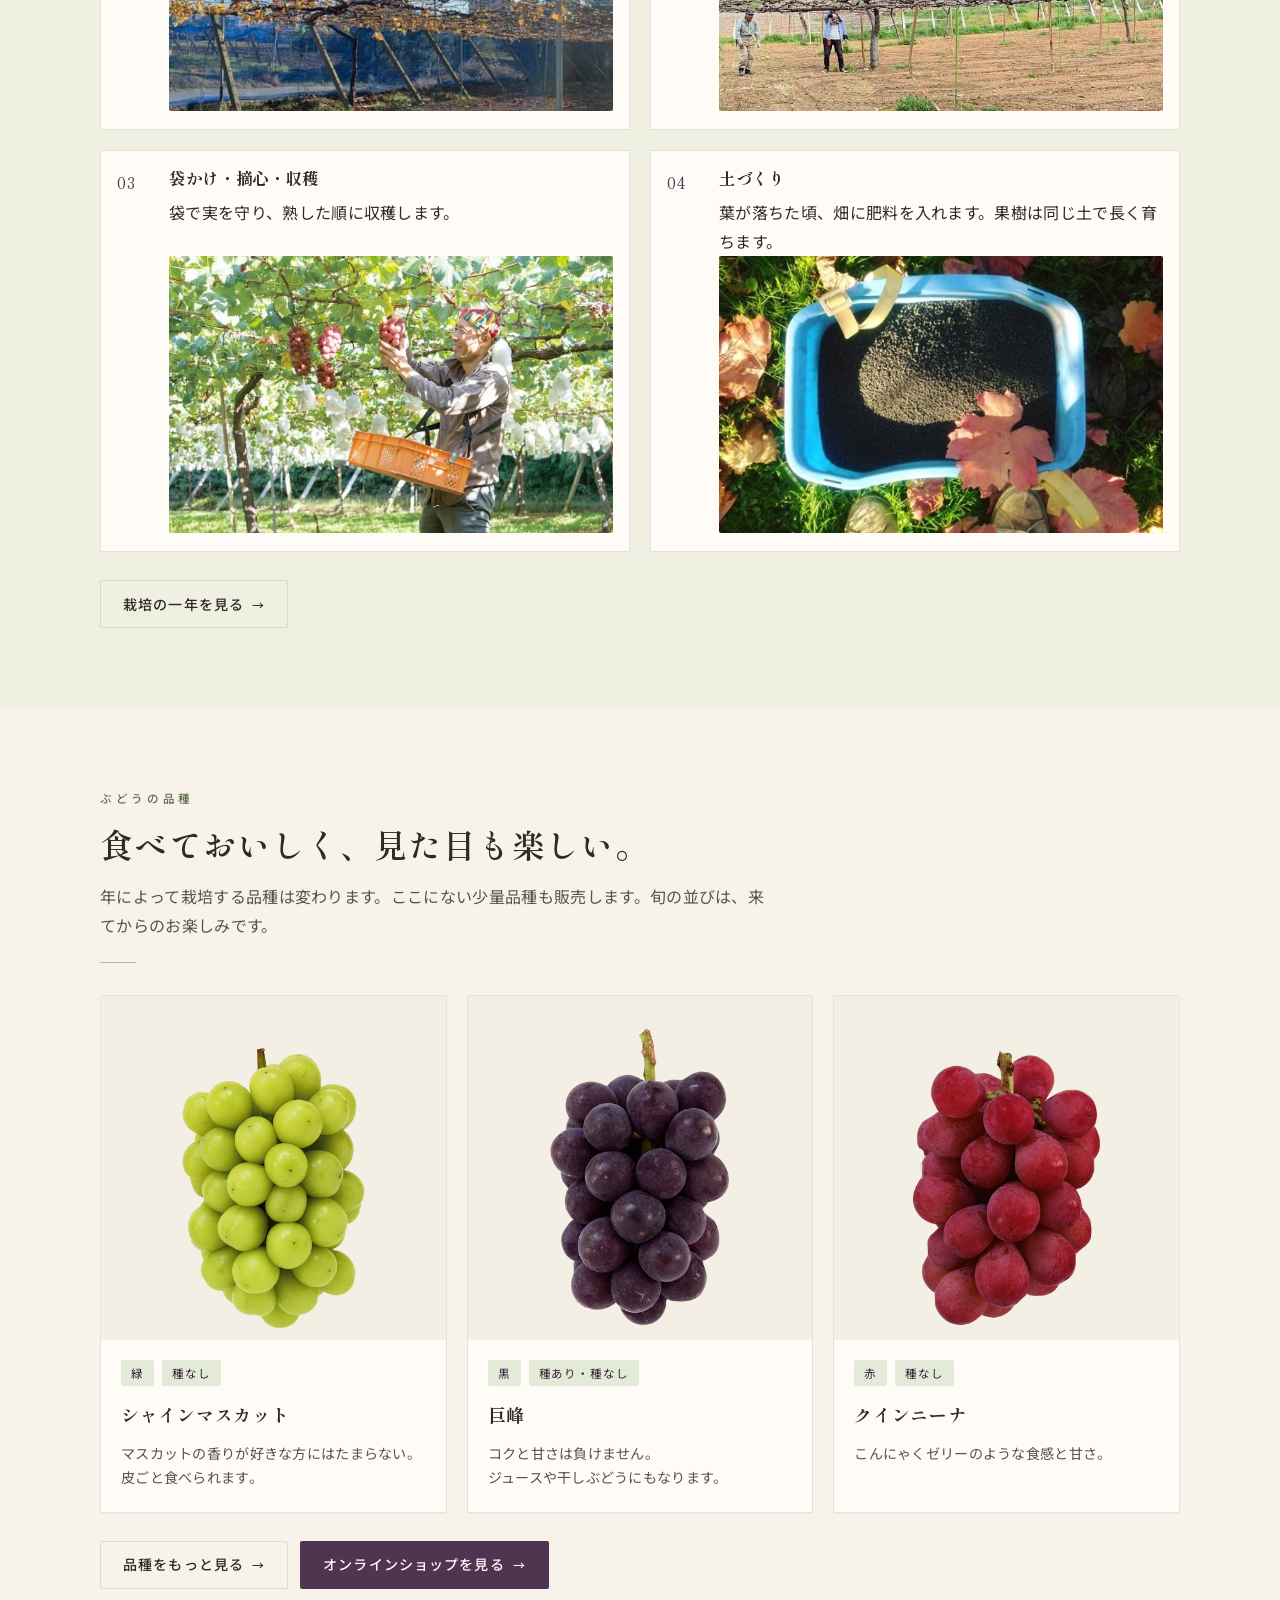
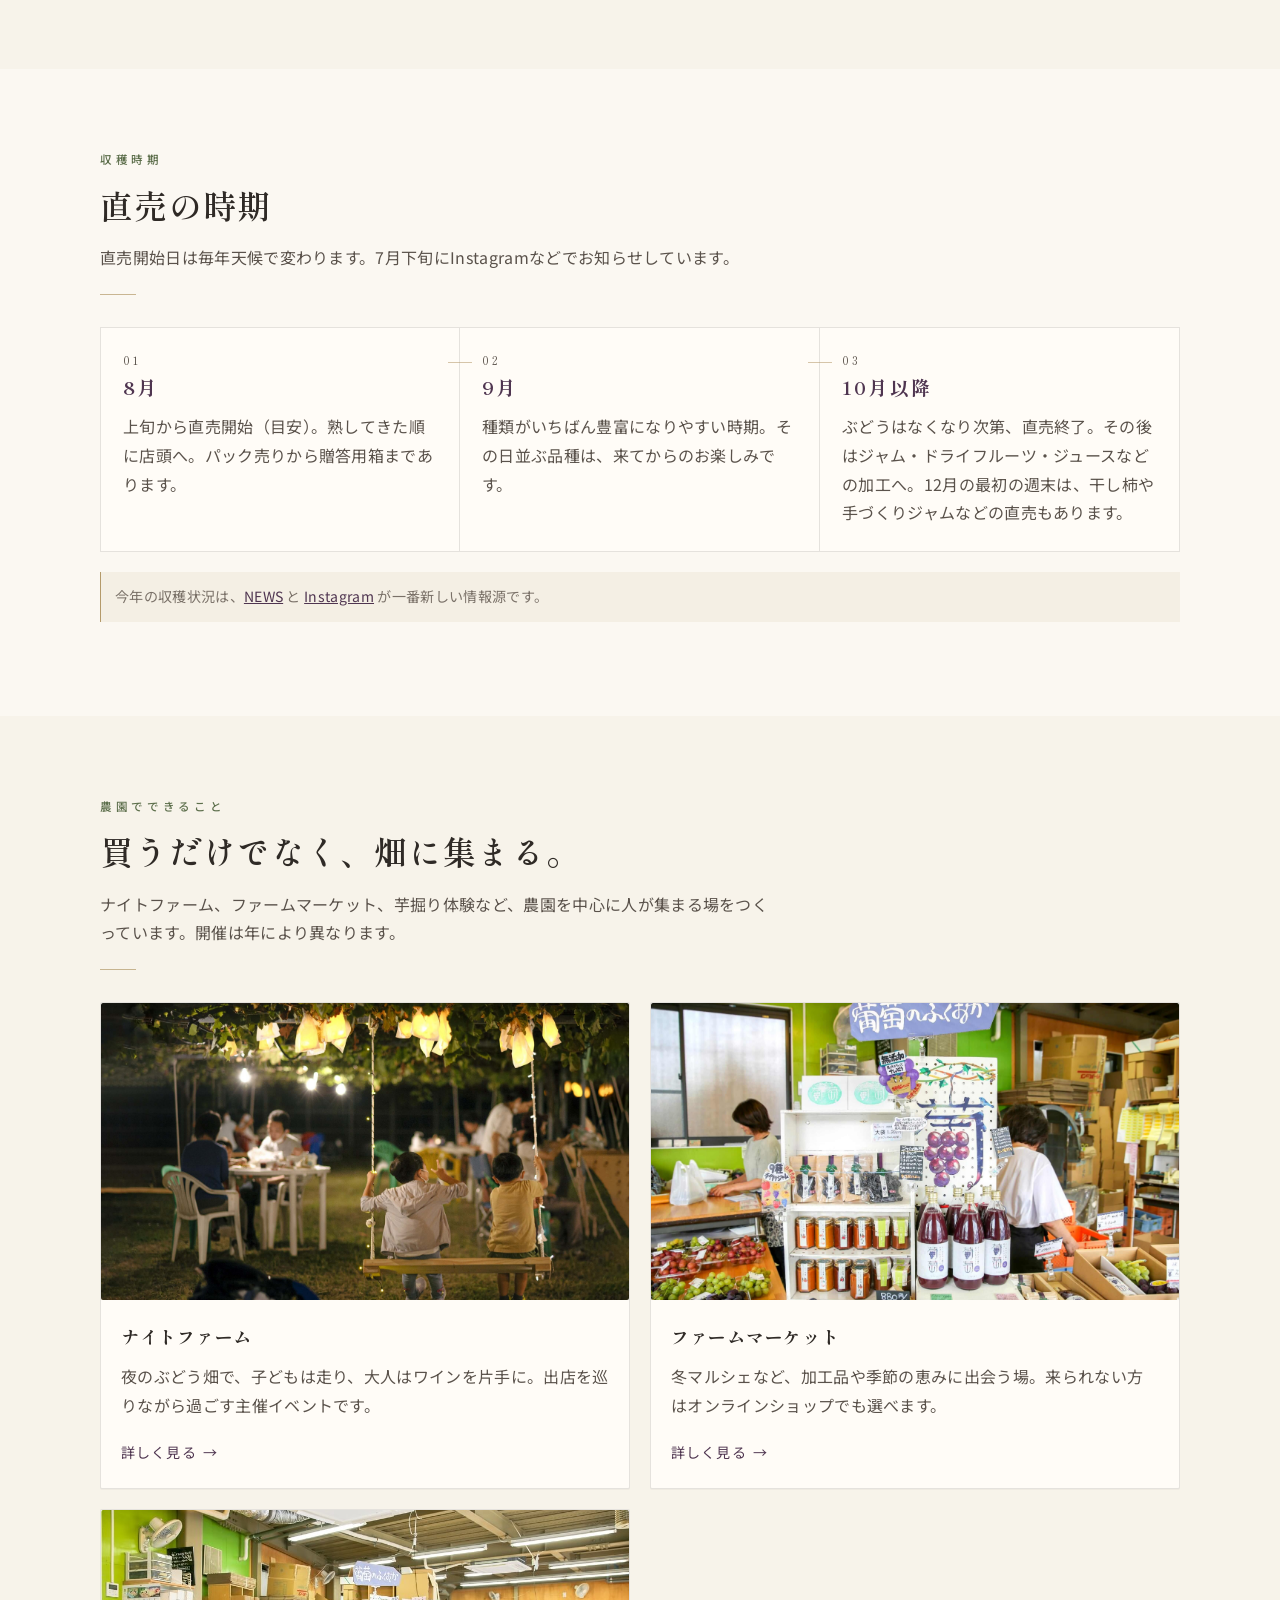
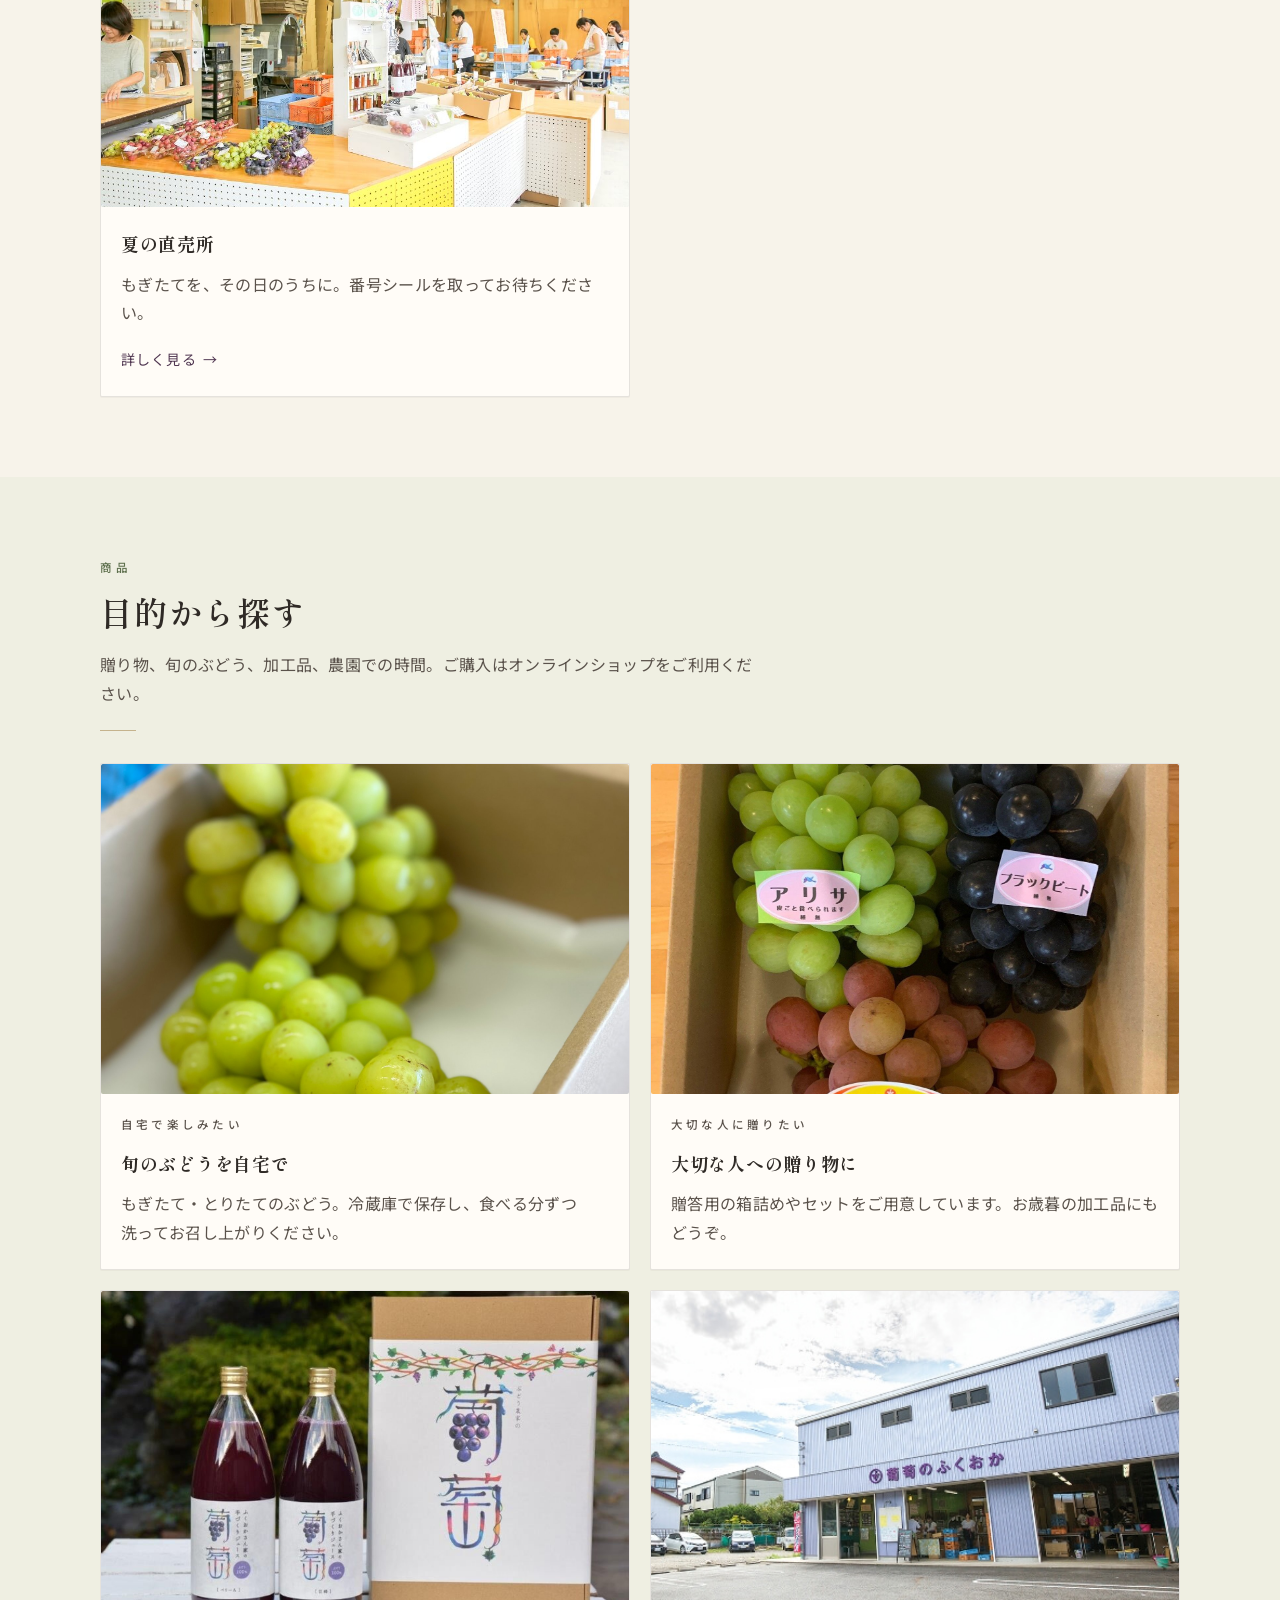
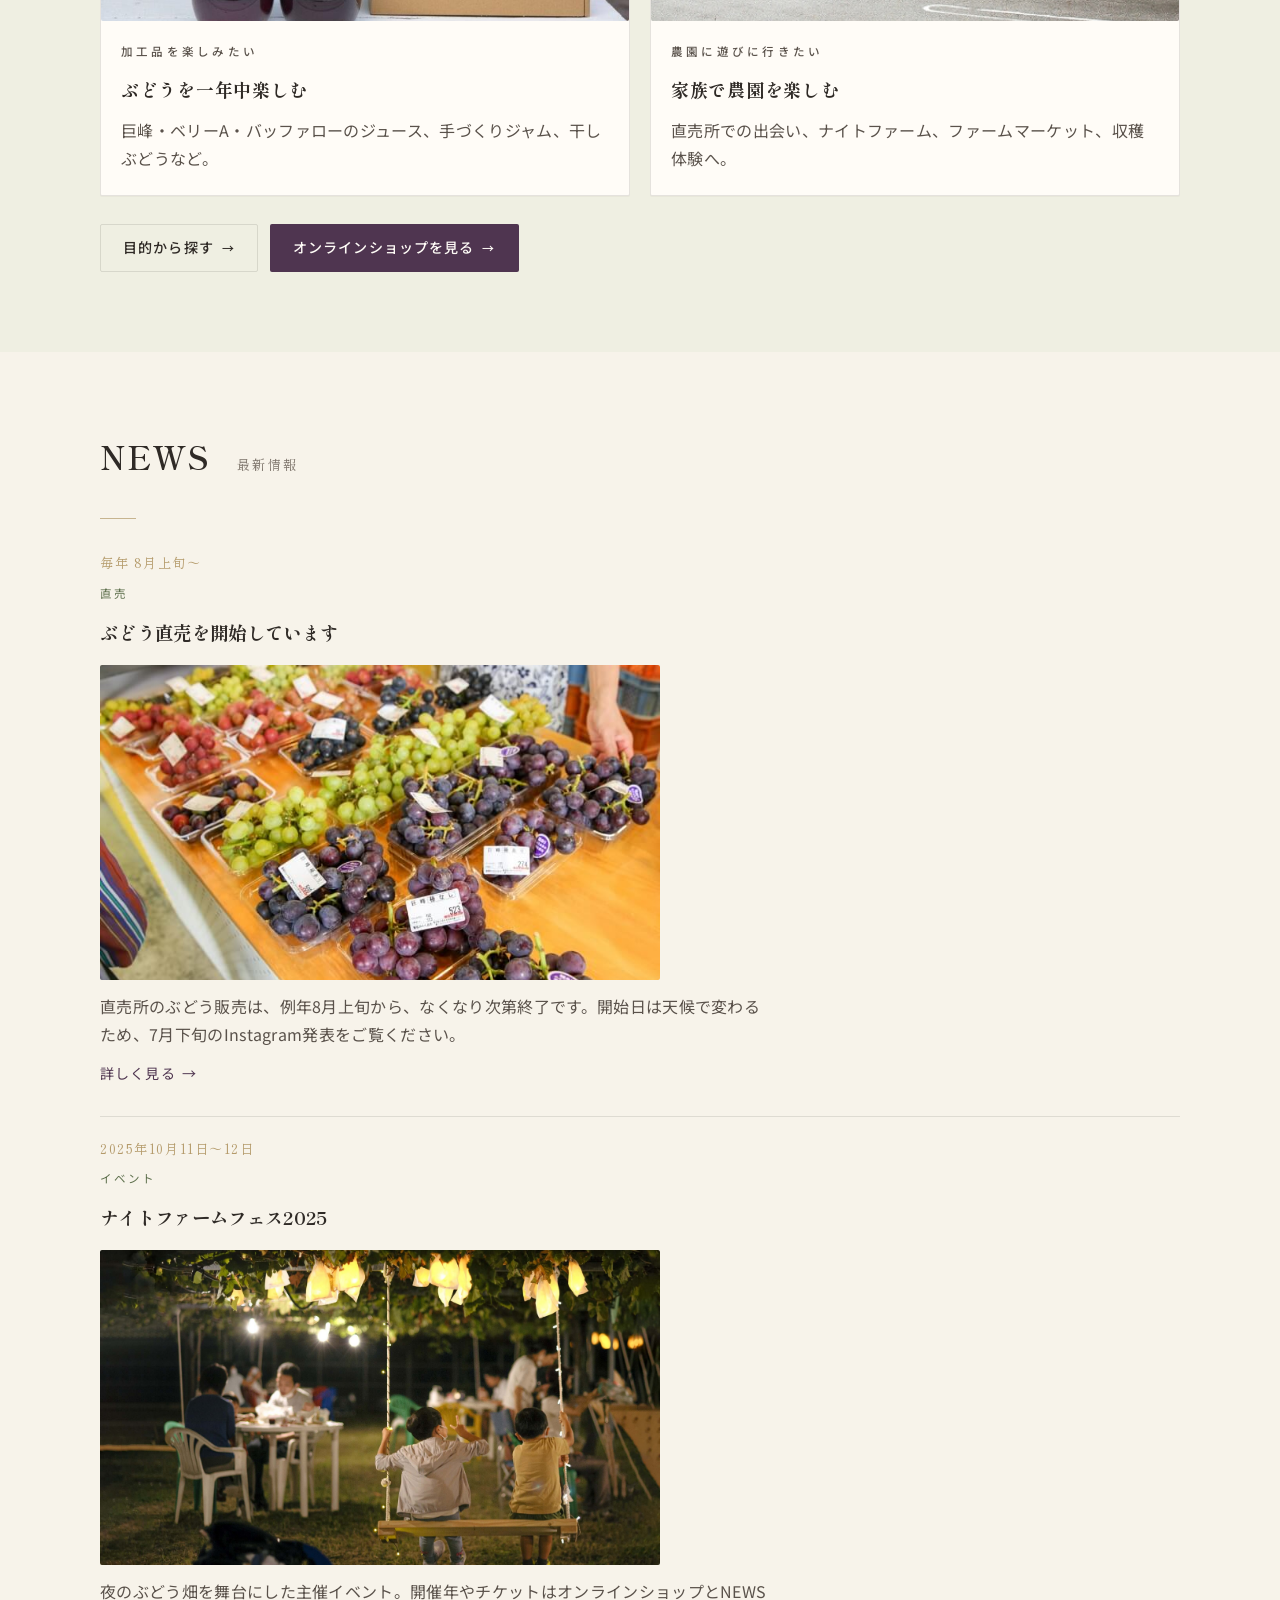
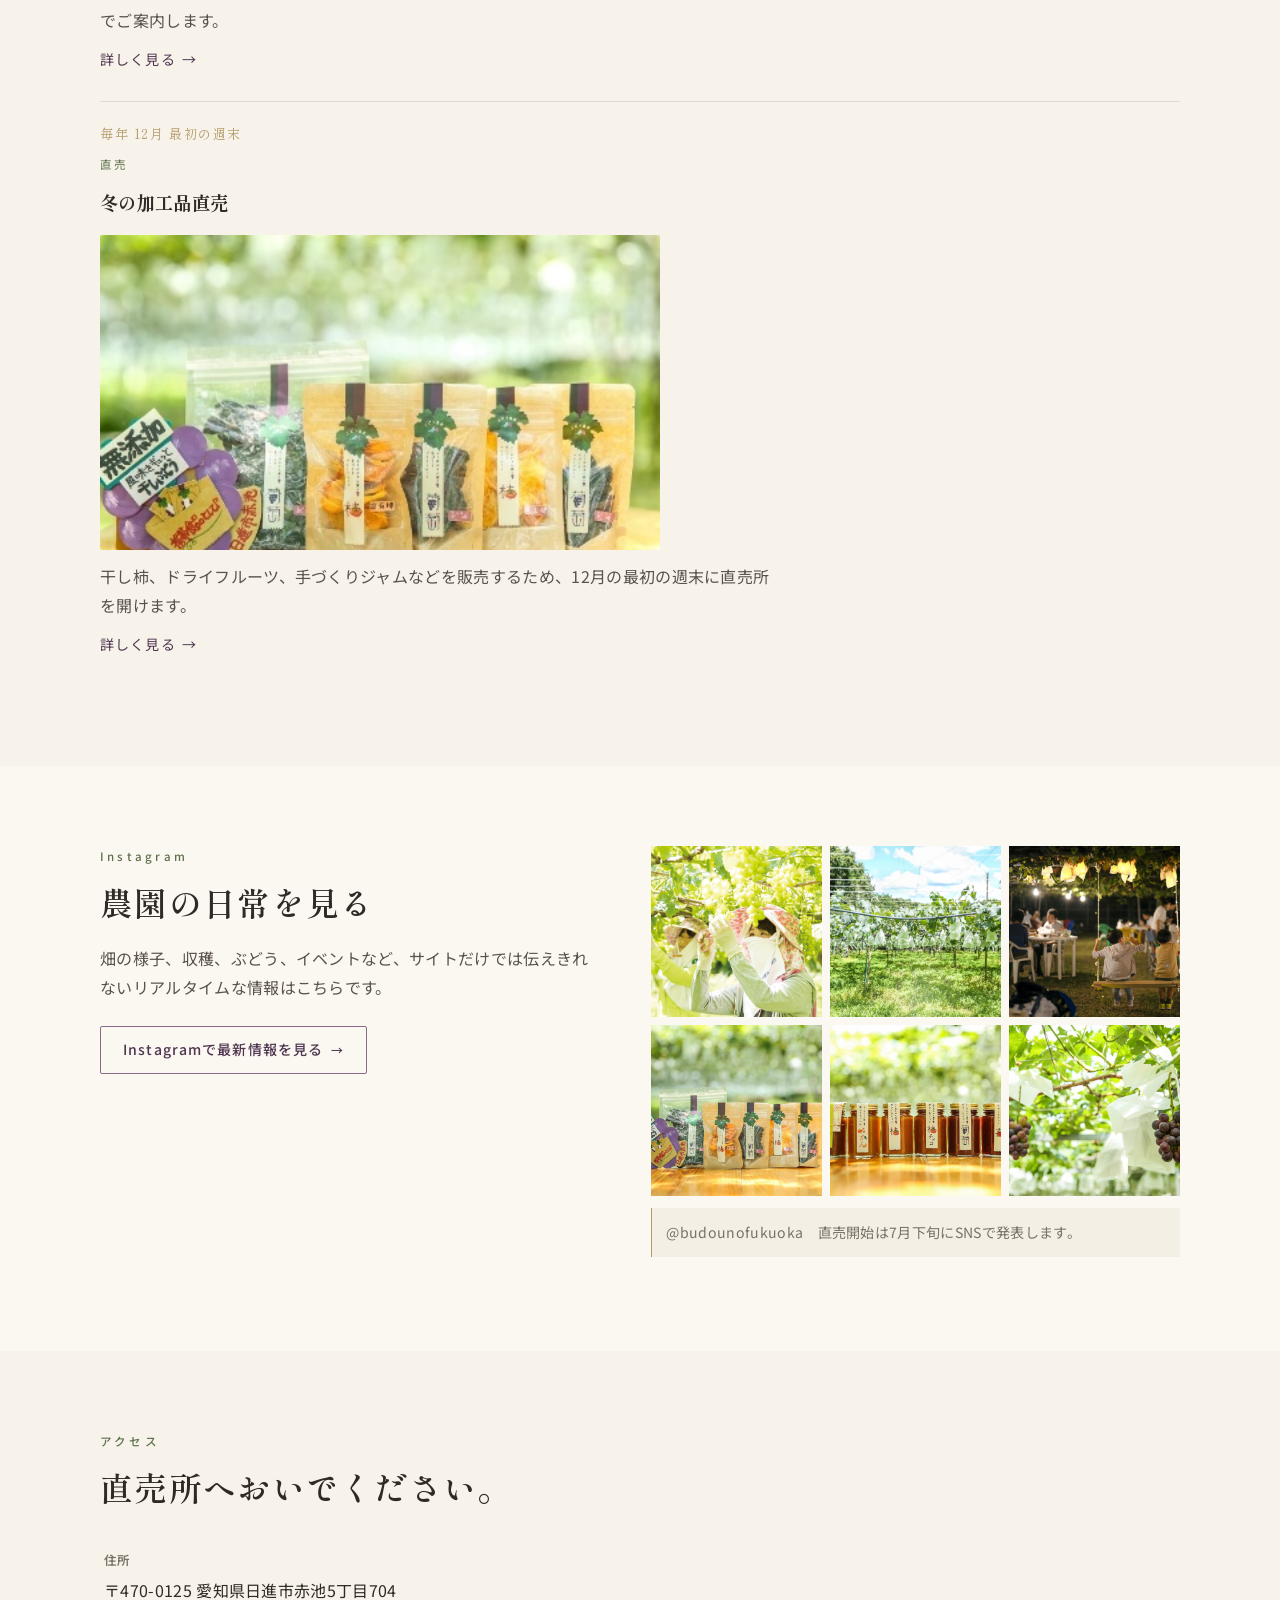
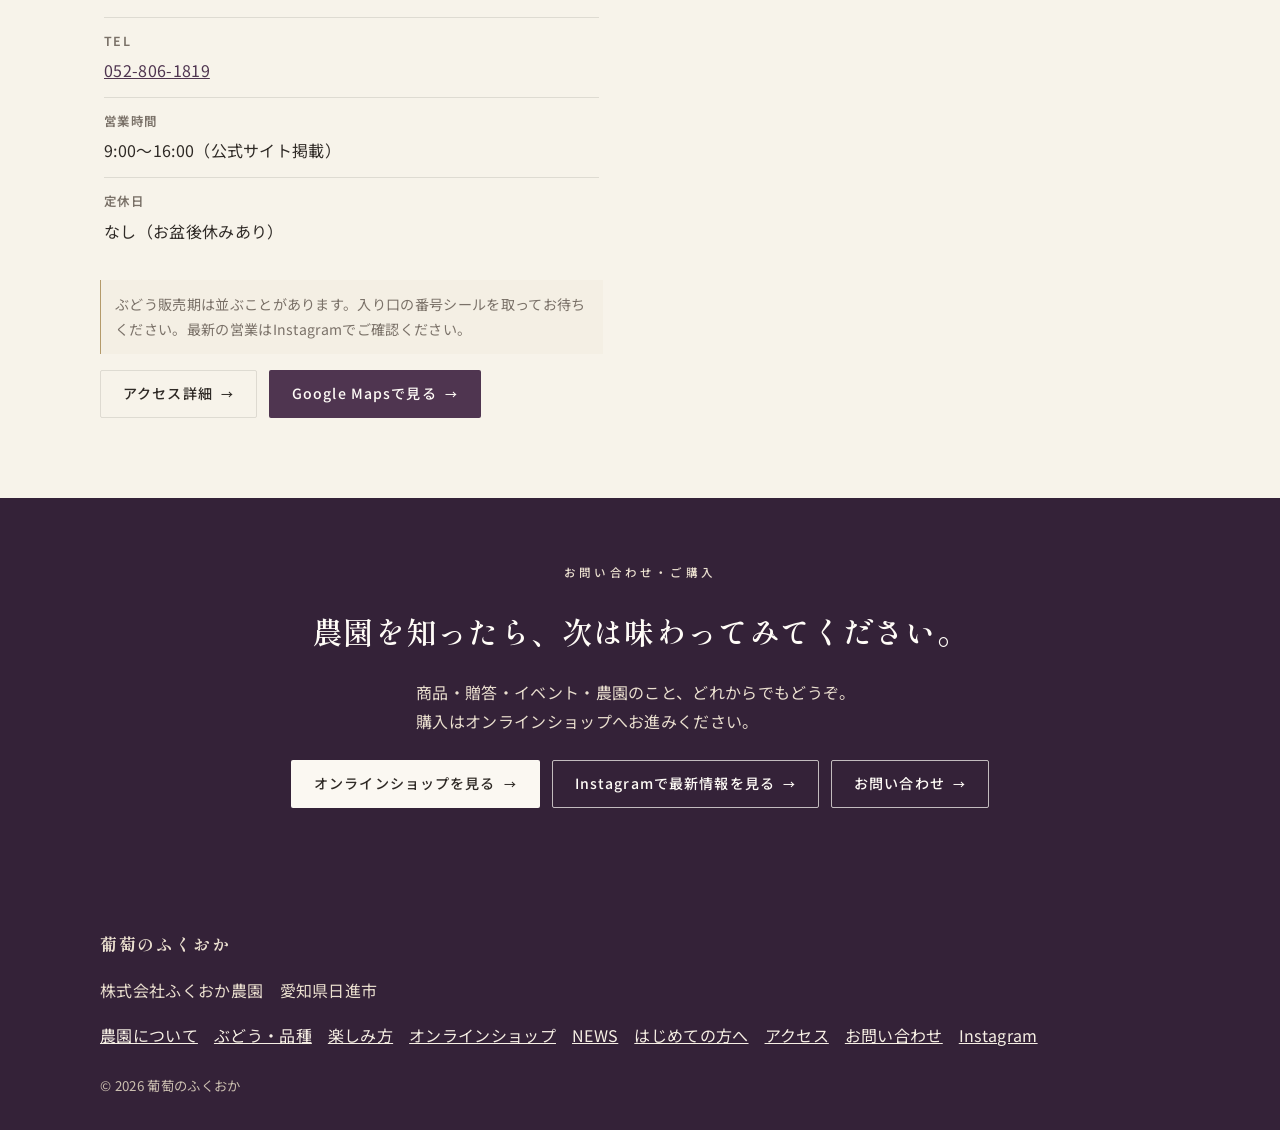
==== commit 92be2d77: "fix: ファーストビューと品種紹介の文章・写真表示を調整 Co-authored-by: Cursor <cursoragent@cursor.com>" ====
--- a/index.html
+++ b/index.html
@@ -13,7 +13,7 @@
   <link rel="preconnect" href="https://fonts.googleapis.com" />
   <link rel="preconnect" href="https://fonts.gstatic.com" crossorigin />
   <link href="https://fonts.googleapis.com/css2?family=Noto+Sans+JP:wght@400;500;700&family=Shippori+Mincho:wght@500;600;700&display=swap" rel="stylesheet" />
-  <link rel="stylesheet" href="./css/style.css?v=20260827i" />
+  <link rel="stylesheet" href="./css/style.css?v=20260827k" />
 </head>
 <body>
   <a class="skip-link" href="#main">本文へスキップ</a>
@@ -49,8 +49,8 @@
     <div class="hero__shade"></div>
     <div class="wrap hero__content">
       <p class="hero__place">愛知県 日進市・豊田市</p>
-      <h1>ぶどう畑から、<br>季節の恵みを。</h1>
-      <p class="hero__sub">約60年、二つの畑でぶどうを育てています。直売期の短い農園だからこそ、通年で届けるオンラインショップを開きました。</p>
+      <h1>ぶどう畑から、季節の恵みを。</h1>
+      <p class="hero__sub">約60年、二つの畑でぶどうを<span class="nowrap">育てています</span>。<span class="hero-sub-rest">直売期の短い農園だからこそ、通年で届けるオンラインショップを開きました。</span></p>
       <div class="actions">
         <a class="btn btn--grape" href="https://budounofukuoka.stores.jp/" target="_blank" rel="noopener noreferrer">オンラインショップを見る</a>
         <a class="btn btn--ghost" href="./about.html">農園について知る</a>
@@ -176,7 +176,7 @@
             <div class="card__body">
               <p class="meta"><span class="tag">緑</span><span class="tag">種なし</span></p>
               <h3>シャインマスカット</h3>
-              <p>マスカット香り好きにはたまらない。皮ごと食べられます。</p>
+              <p>マスカットの香りが好きな方にはたまらない。<span class="break-pc"></span>皮ごと食べられます。</p>
             </div>
           </article>
           <article class="card">
@@ -184,7 +184,7 @@
             <div class="card__body">
               <p class="meta"><span class="tag">黒</span><span class="tag">種あり・種なし</span></p>
               <h3>巨峰</h3>
-              <p>コクと甘さは負けません。ジュースや干しぶどうにもなります。</p>
+              <p>コクと甘さは負けません。<span class="break-pc"></span>ジュースや干しぶどうにもなります。</p>
             </div>
           </article>
           <article class="card">
--- a/css/style.css
+++ b/css/style.css
@@ -356,19 +356,20 @@
   position: absolute;
   inset: 0;
   background:
-    linear-gradient(180deg, rgba(32, 20, 34, 0.18) 0%, rgba(32, 20, 34, 0.42) 48%, rgba(32, 20, 34, 0.78) 100%);
+    linear-gradient(180deg, rgba(32, 20, 34, 0.32) 0%, rgba(32, 20, 34, 0.58) 38%, rgba(32, 20, 34, 0.8) 100%);
 }
 .hero__content {
   position: relative;
   padding: 56px 0 64px;
-  max-width: 36em;
+  max-width: min(42em, 100%);
   margin-inline: auto;
 }
 .hero__place {
   margin: 0 0 12px;
-  letter-spacing: 0.32em;
-  font-size: 0.72rem;
-  color: #eadfcf;
+  letter-spacing: 0.28em;
+  font-size: 0.74rem;
+  color: #fffcf7;
+  text-shadow: 0 1px 10px rgba(32, 20, 34, 0.55);
 }
 .hero h1 {
   margin: 0 0 14px;
@@ -377,16 +378,28 @@
   font-weight: 600;
   line-height: 1.4;
   letter-spacing: 0.06em;
+  color: var(--white);
+  text-shadow: 0 1px 14px rgba(32, 20, 34, 0.35);
+  overflow-wrap: break-word;
+  word-break: keep-all;
+  line-break: strict;
 }
 .hero__sub {
   margin: 0 auto 28px;
-  max-width: 34em;
-  color: #f3eadc;
+  width: 100%;
+  max-width: min(36em, 100%);
+  color: #fff6ea;
   font-size: 0.95rem;
-  overflow-wrap: normal;
-  word-break: normal;
-  line-break: auto;
+  line-height: 1.85;
+  text-shadow: 0 1px 8px rgba(32, 20, 34, 0.45);
+  overflow-wrap: break-word;
+  word-break: keep-all;
+  line-break: strict;
   text-wrap: pretty;
+}
+.hero-sub-rest {
+  display: inline-block;
+  max-width: 100%;
 }
 .hero .actions { justify-content: center; }
 .hero .btn--ghost {
@@ -483,6 +496,9 @@
 }
 #landscape .mosaic .photo--tall img {
   object-position: 38% 28%;
+}
+#about-intro .photo img {
+  object-position: 52% 68%;
 }
 
 /* Cards */
@@ -549,6 +565,14 @@
 }
 .card p { margin: 0 0 12px; color: var(--ink-soft); }
 .card p:last-child { margin-bottom: 0; }
+#varieties .card p {
+  font-size: 0.88rem;
+  line-height: 1.75;
+  letter-spacing: 0.02em;
+  word-break: keep-all;
+  overflow-wrap: break-word;
+  line-break: strict;
+}
 a.card { text-decoration: none; color: inherit; transition: border-color var(--ease); }
 a.card:hover { border-color: var(--brass); color: inherit; }
 
@@ -970,6 +994,7 @@
   line-break: strict;
 }
 .nowrap { white-space: nowrap; }
+.break-pc { display: none; }
 .cta-band .actions { justify-content: center; }
 
 .gift-mosaic { margin: 20px 0 24px; }
@@ -1006,7 +1031,12 @@
     align-items: center;
     min-height: min(78svh, 680px);
   }
-  .hero__content { padding: 72px 0; }
+  .hero__content { padding: 72px 0; max-width: min(48em, 100%); }
+  .hero h1 {
+    white-space: nowrap;
+    font-size: clamp(1.9rem, 2.15vw + 1rem, 2.85rem);
+  }
+  .break-pc { display: block; }
   .calendar { grid-template-columns: repeat(3, 1fr); }
   .calendar__month { border: 1px solid var(--line); }
   .calendar__month + .calendar__month { border-left: 0; }
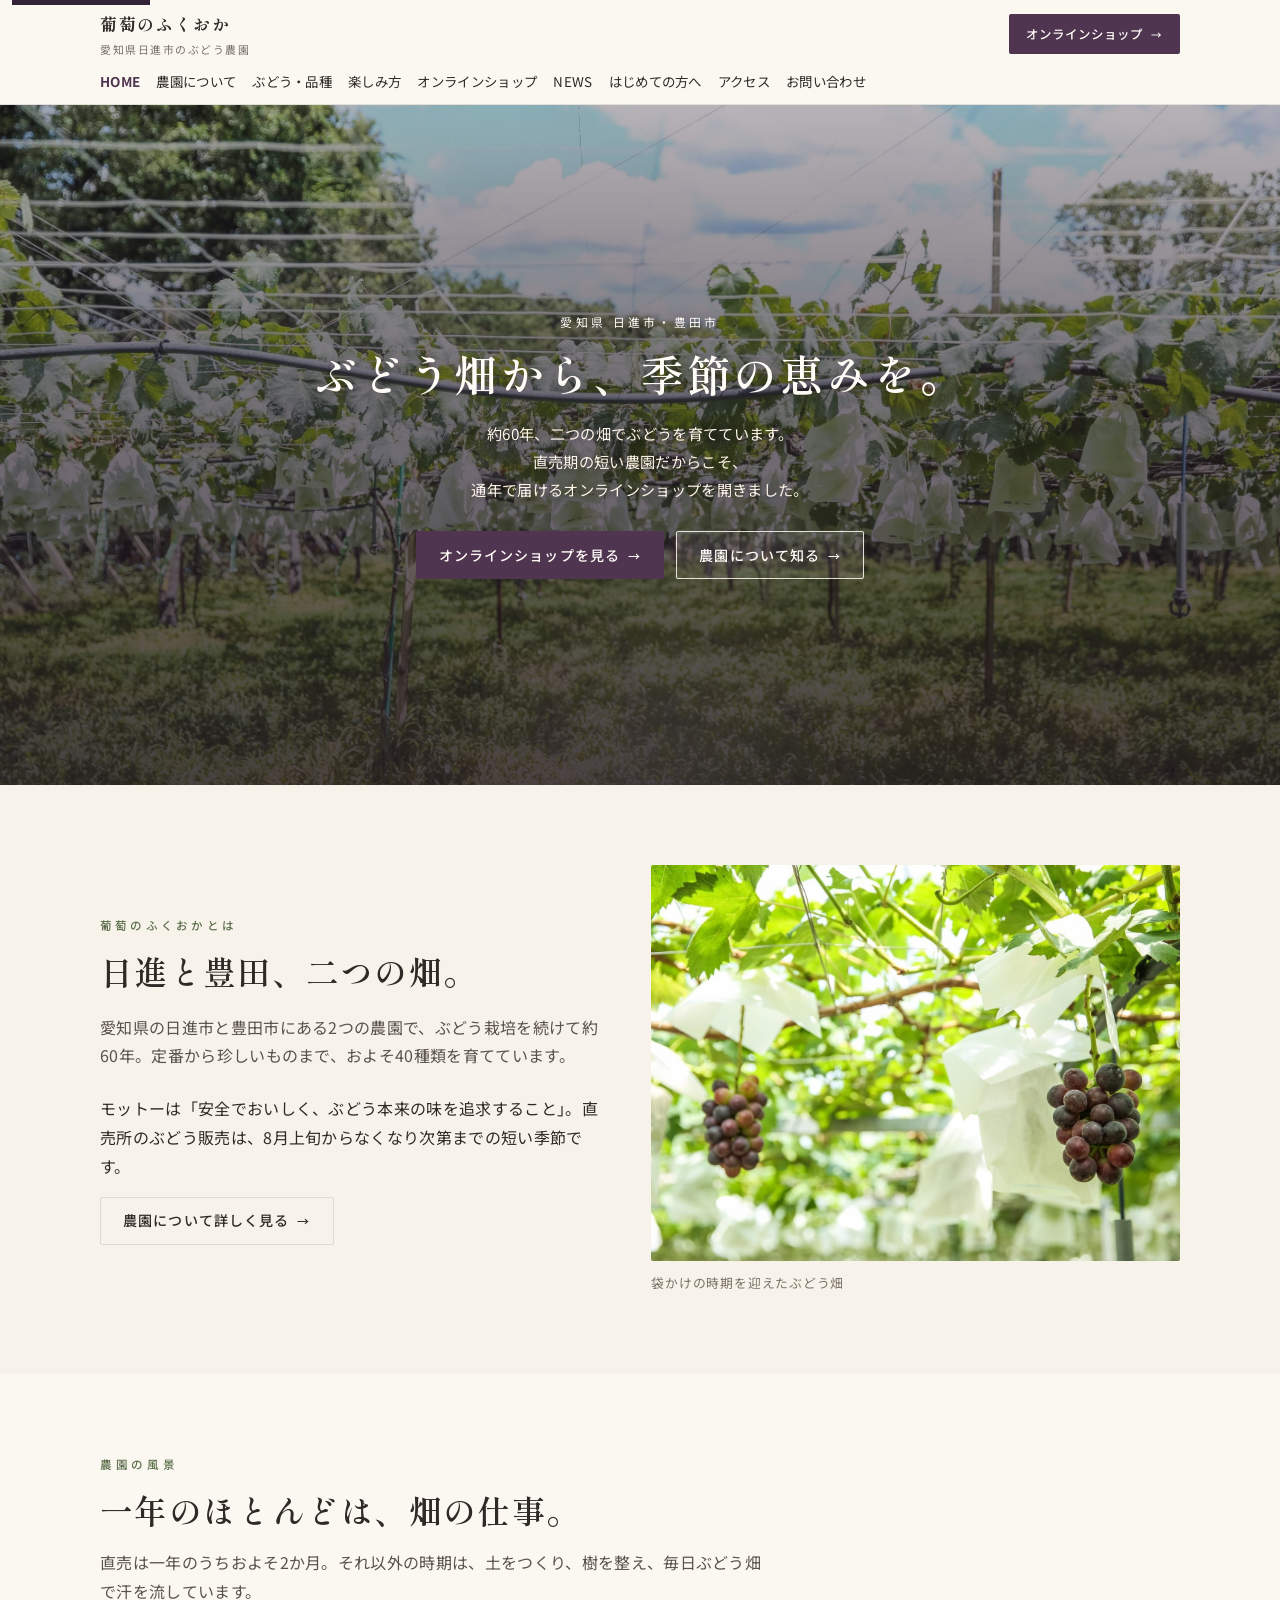
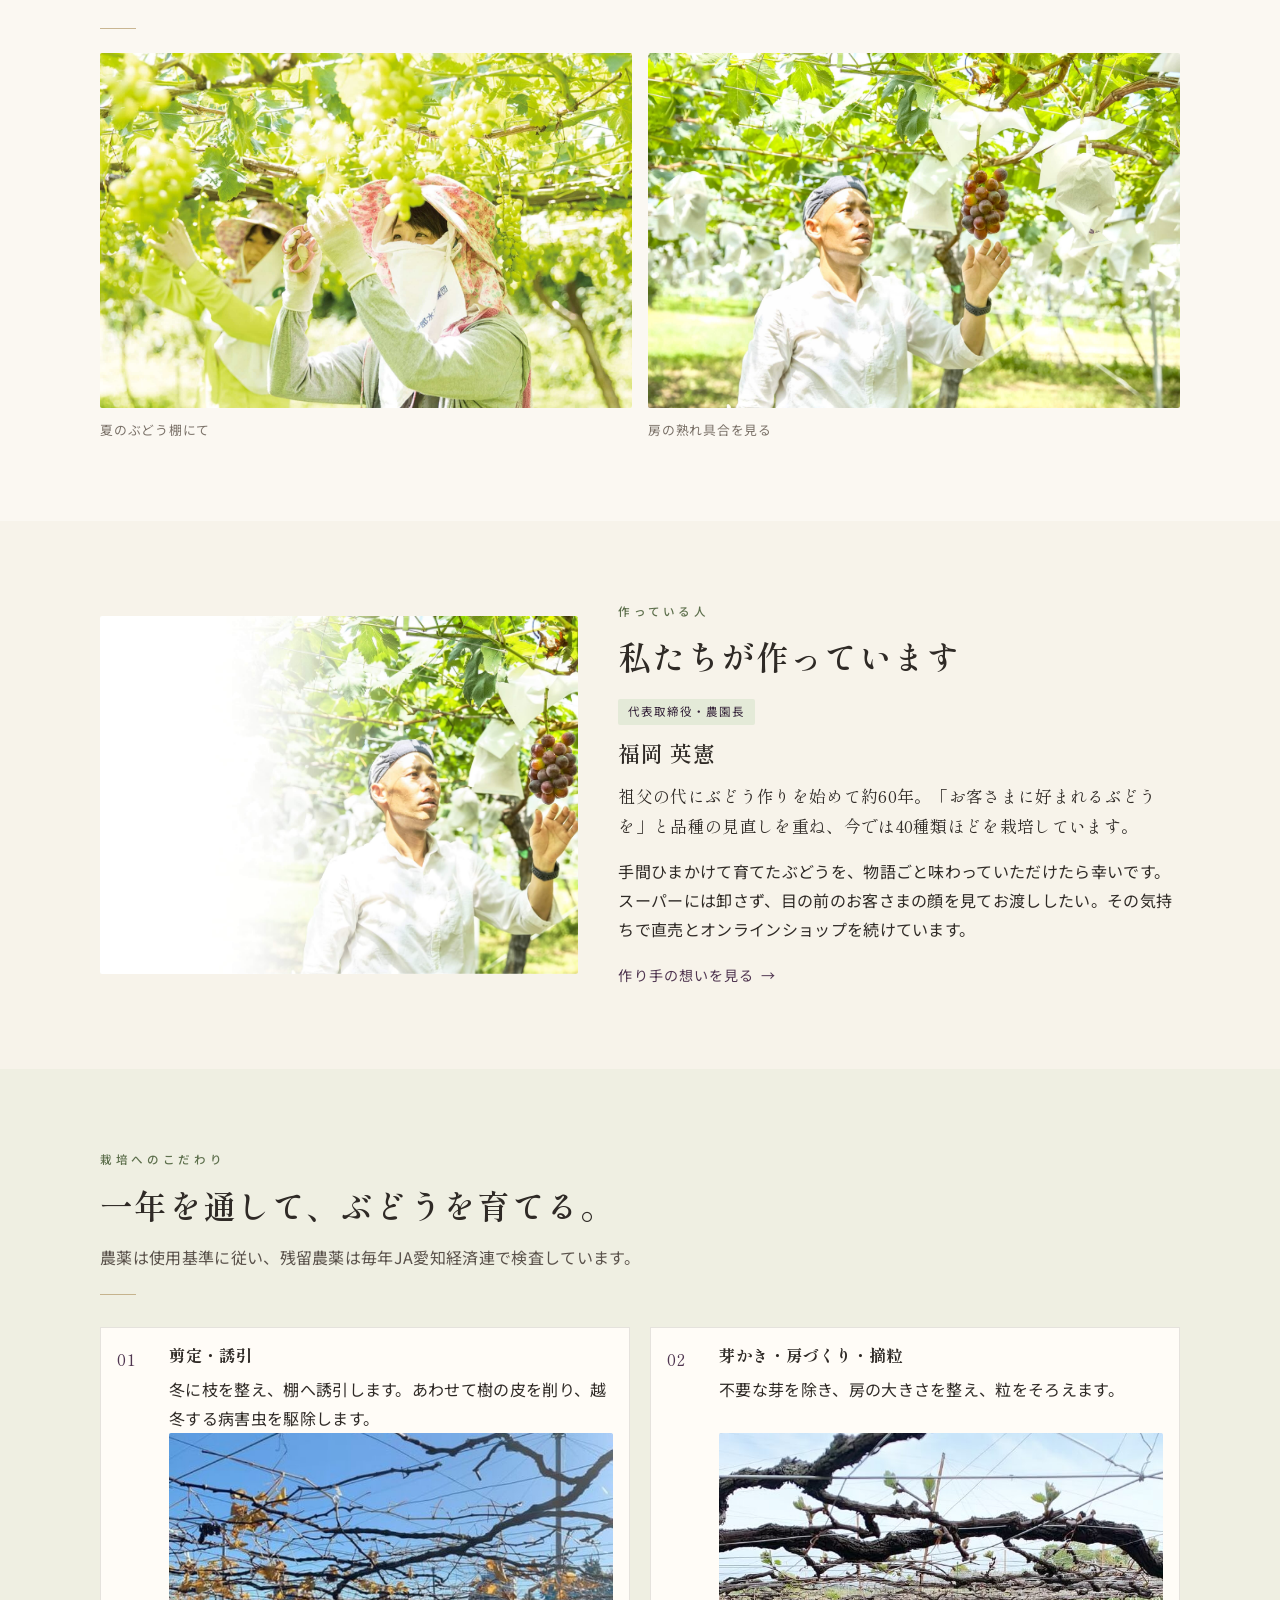
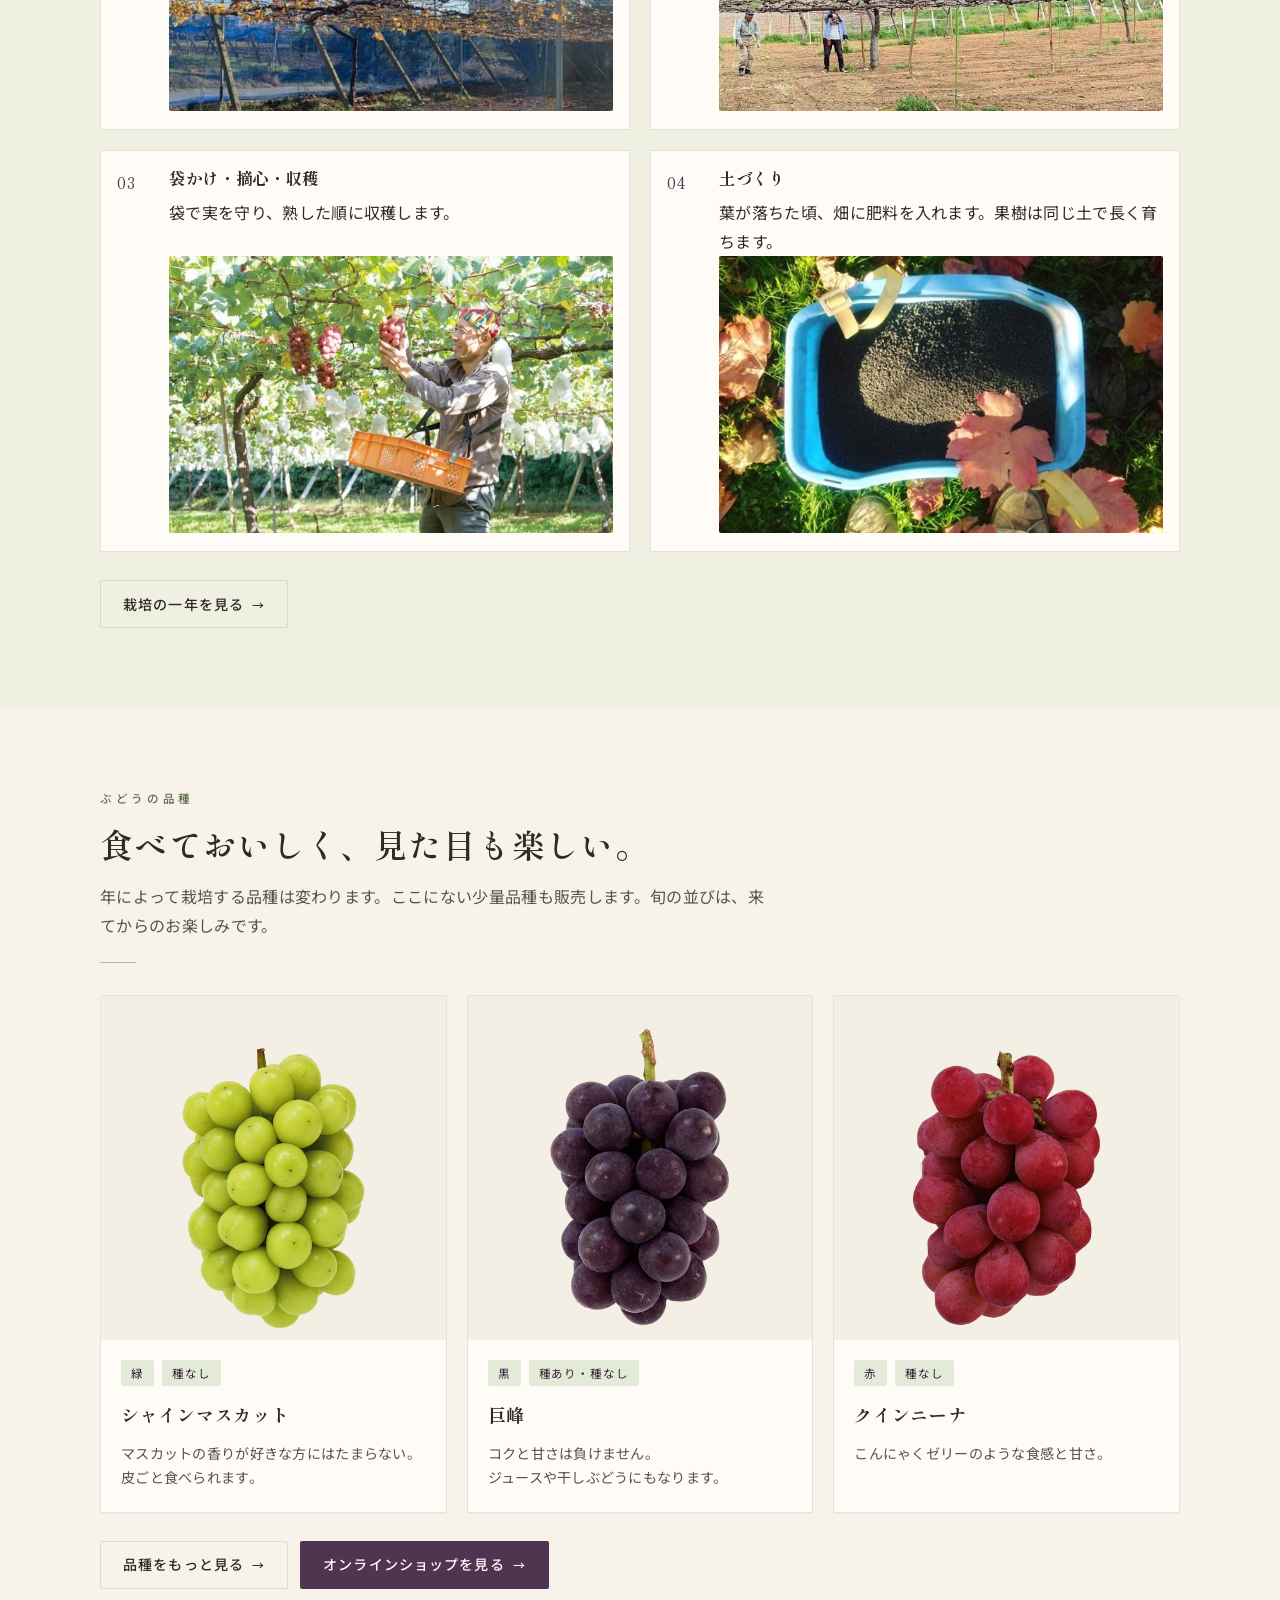
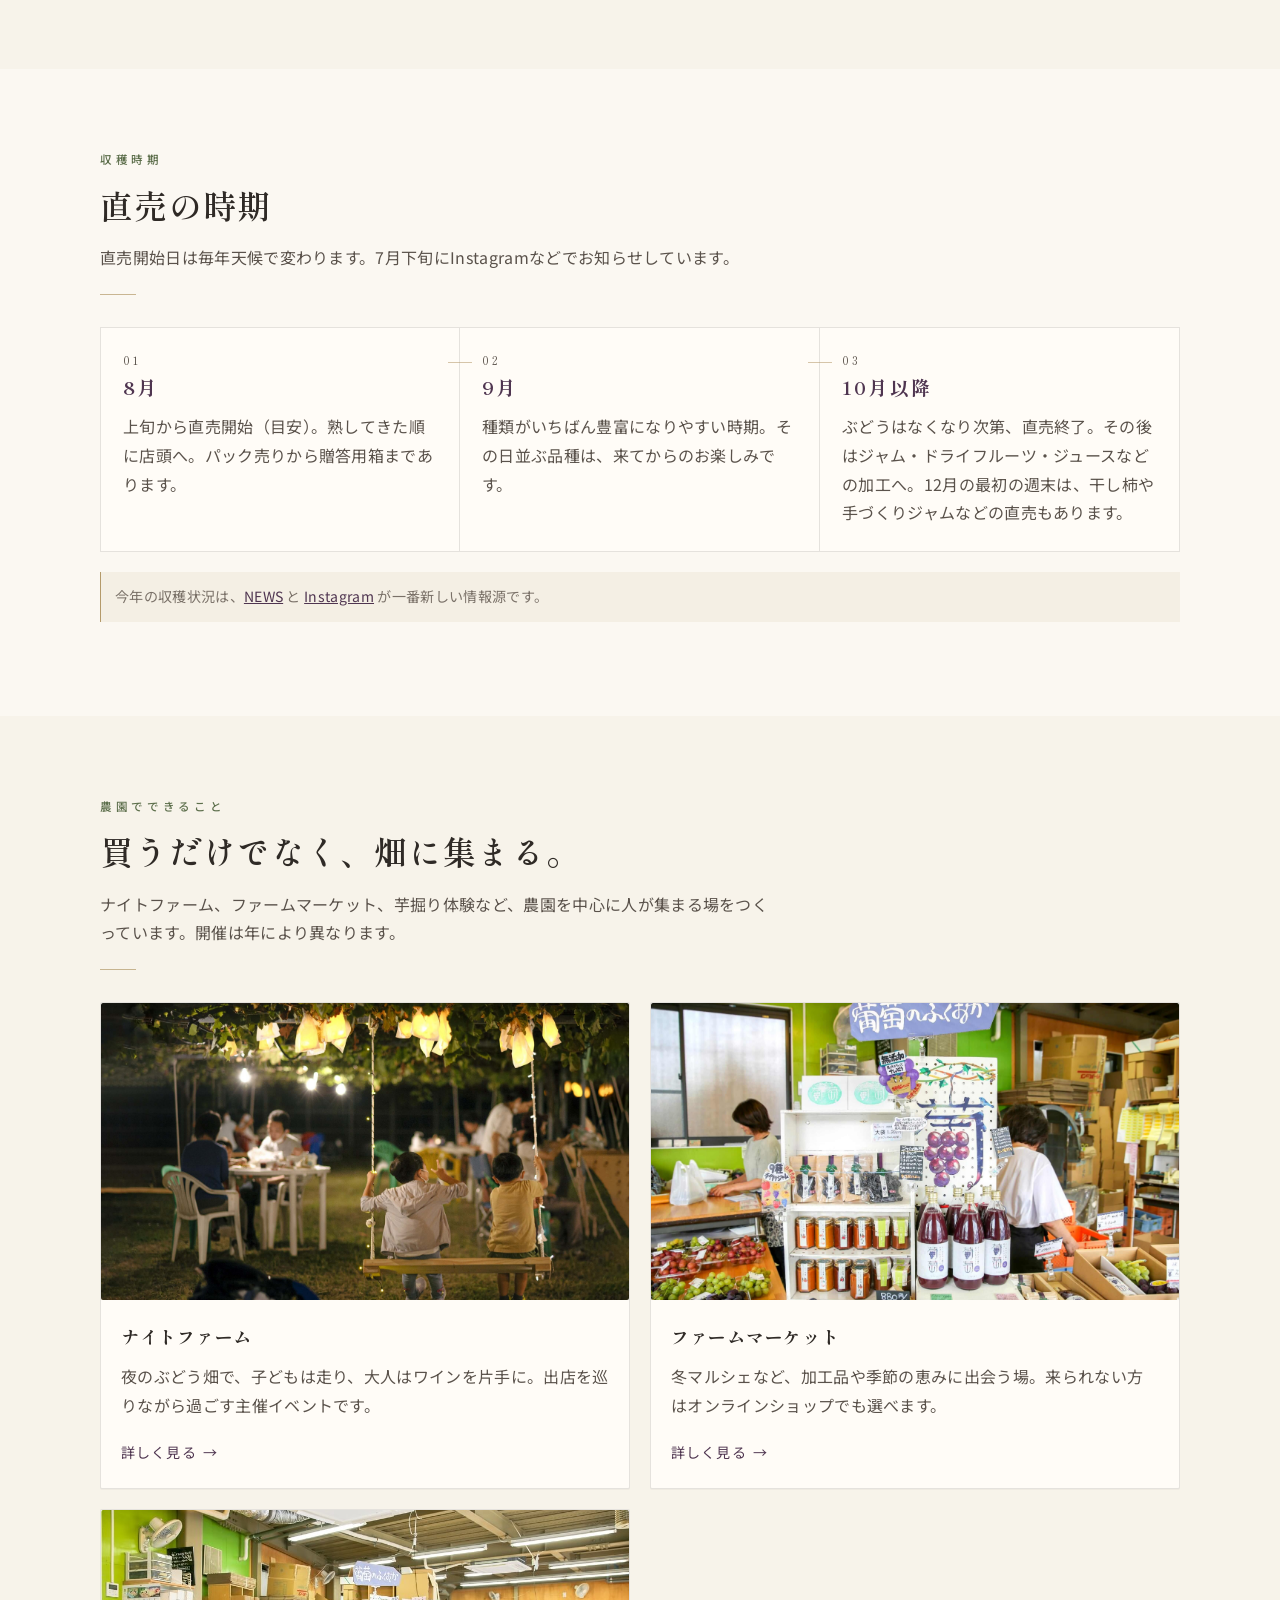
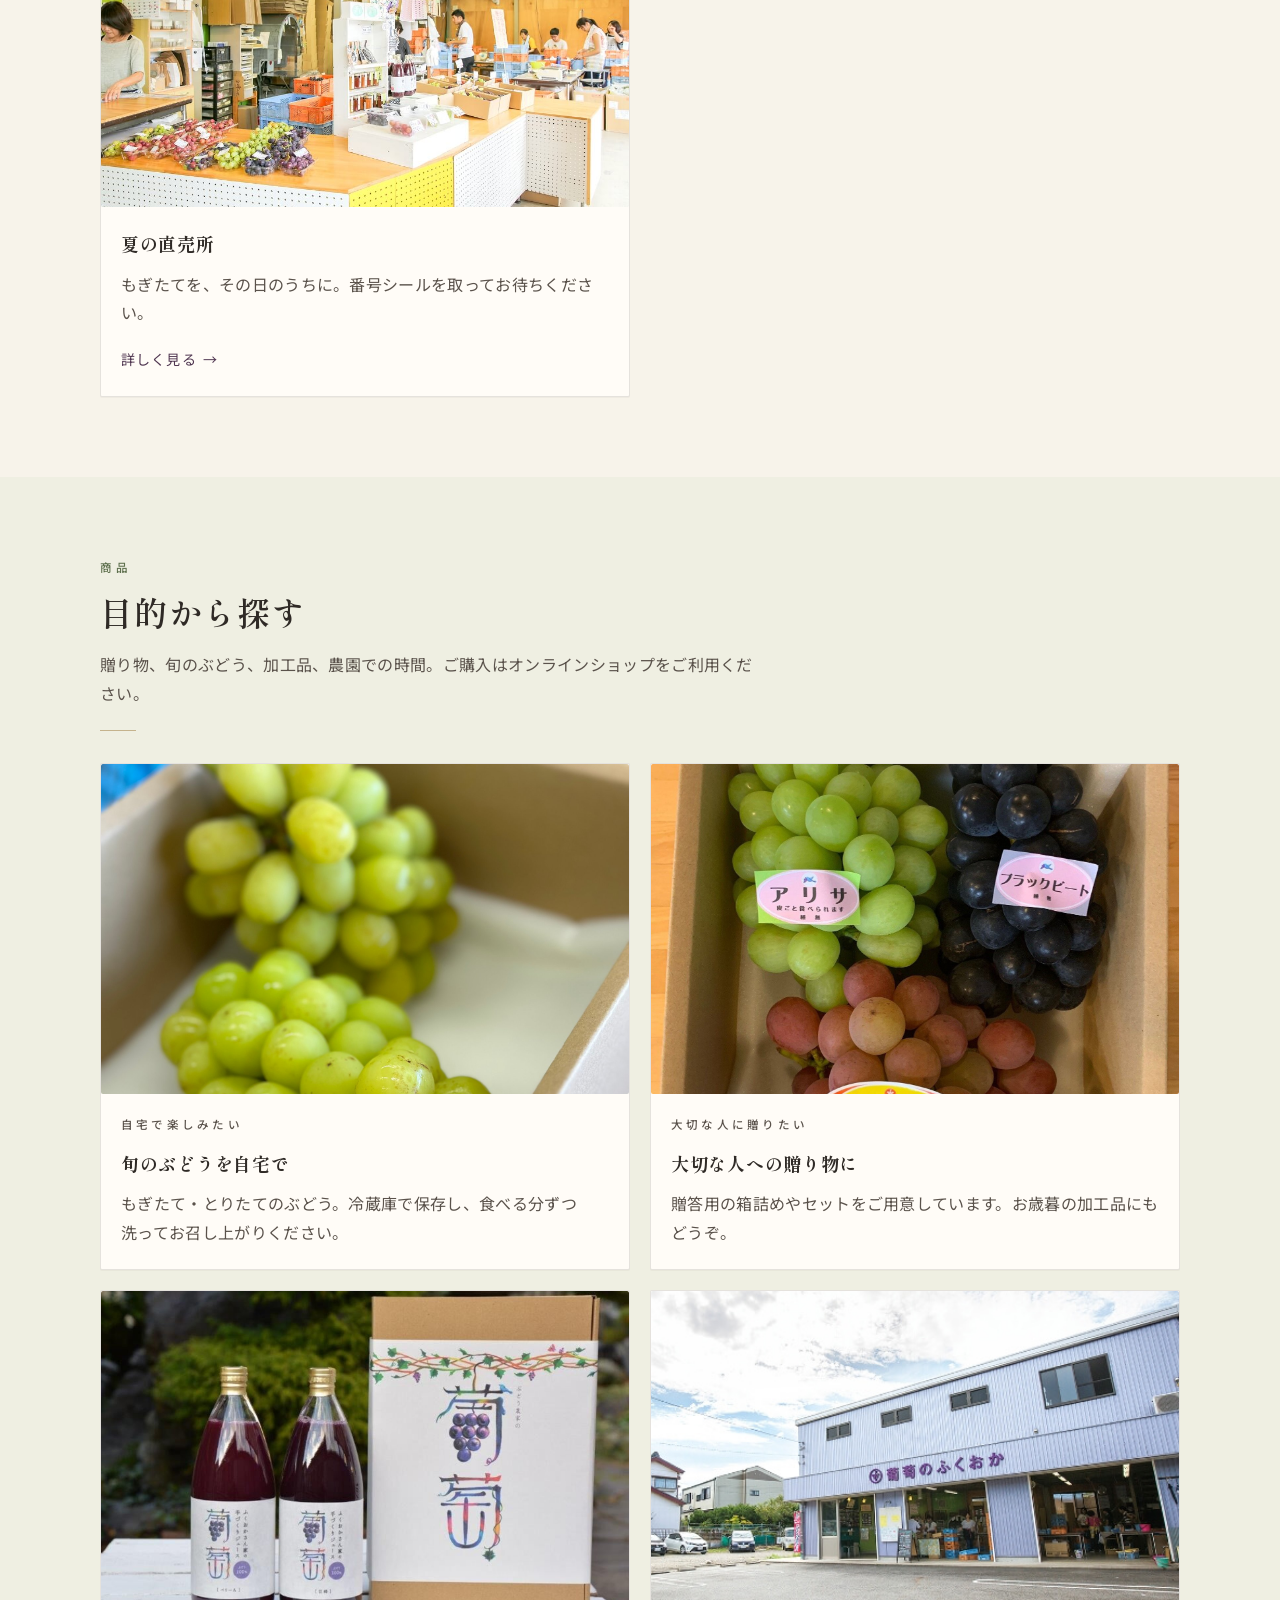
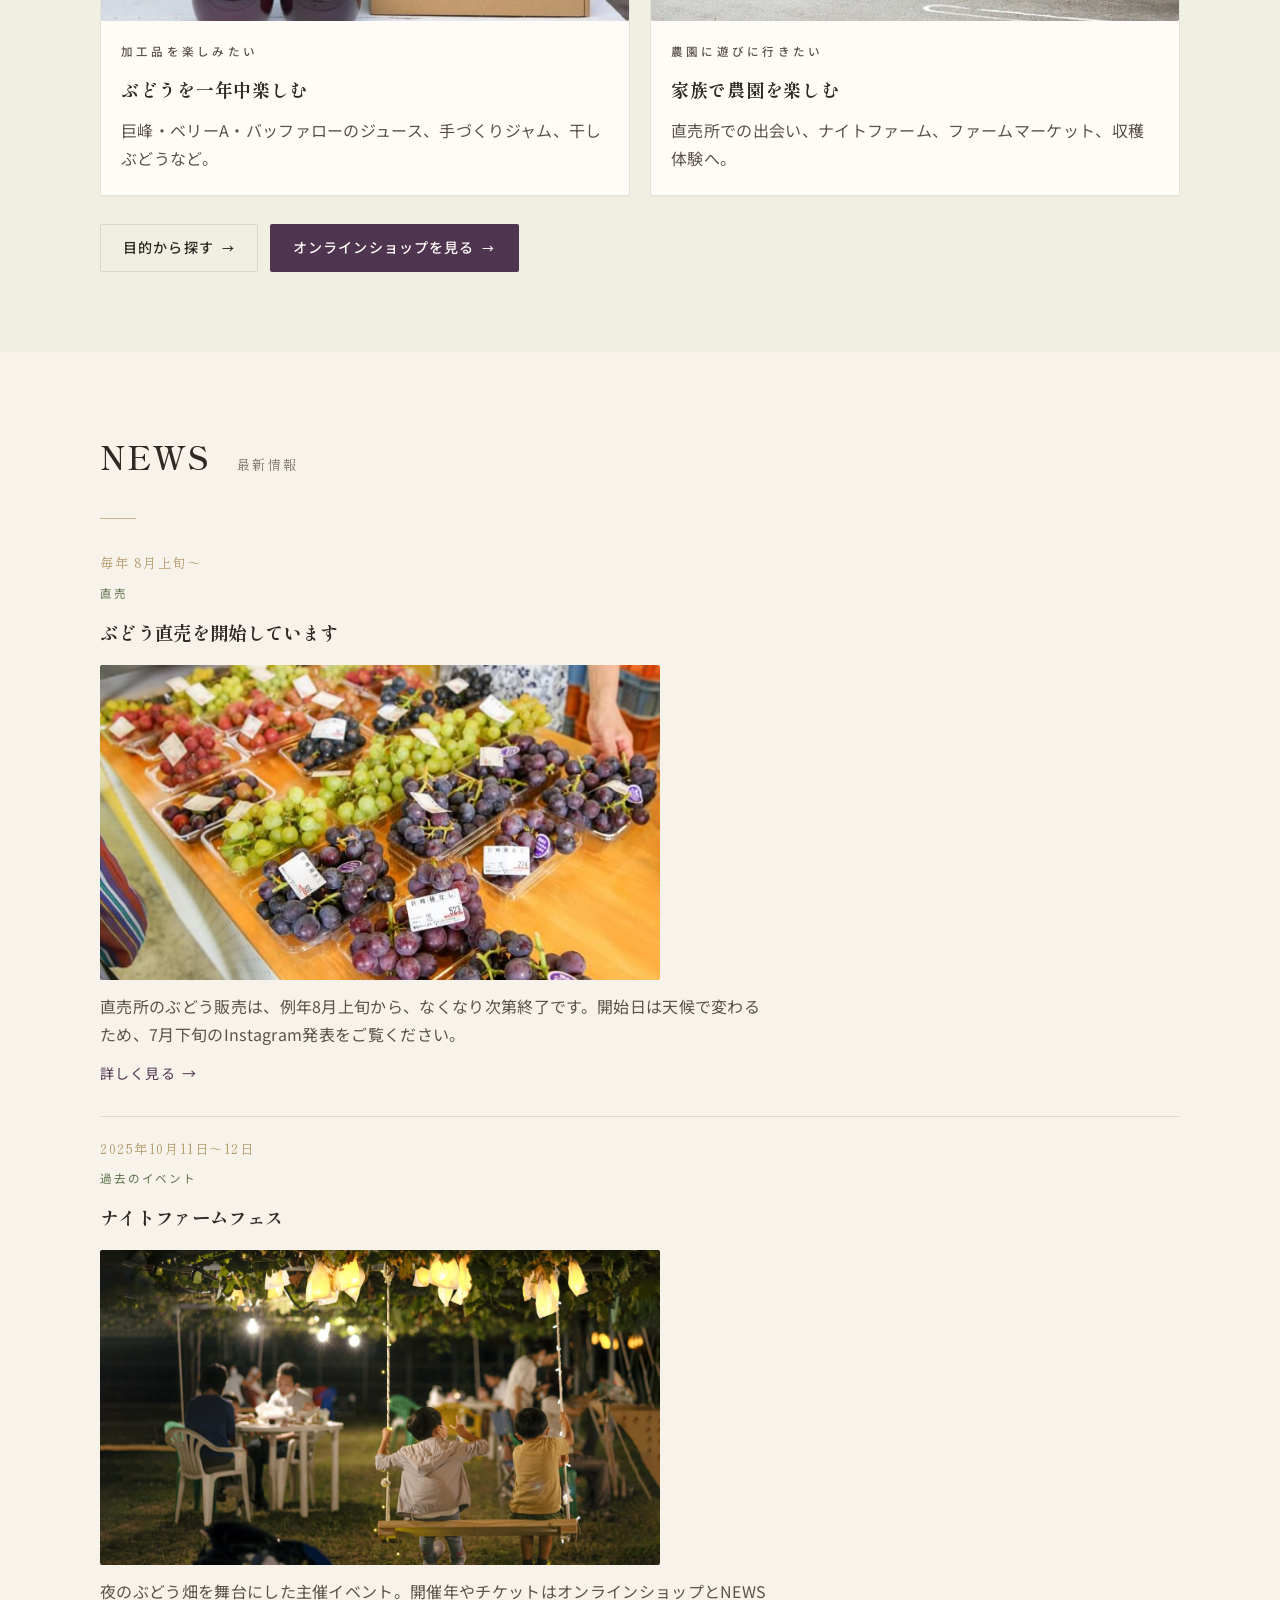
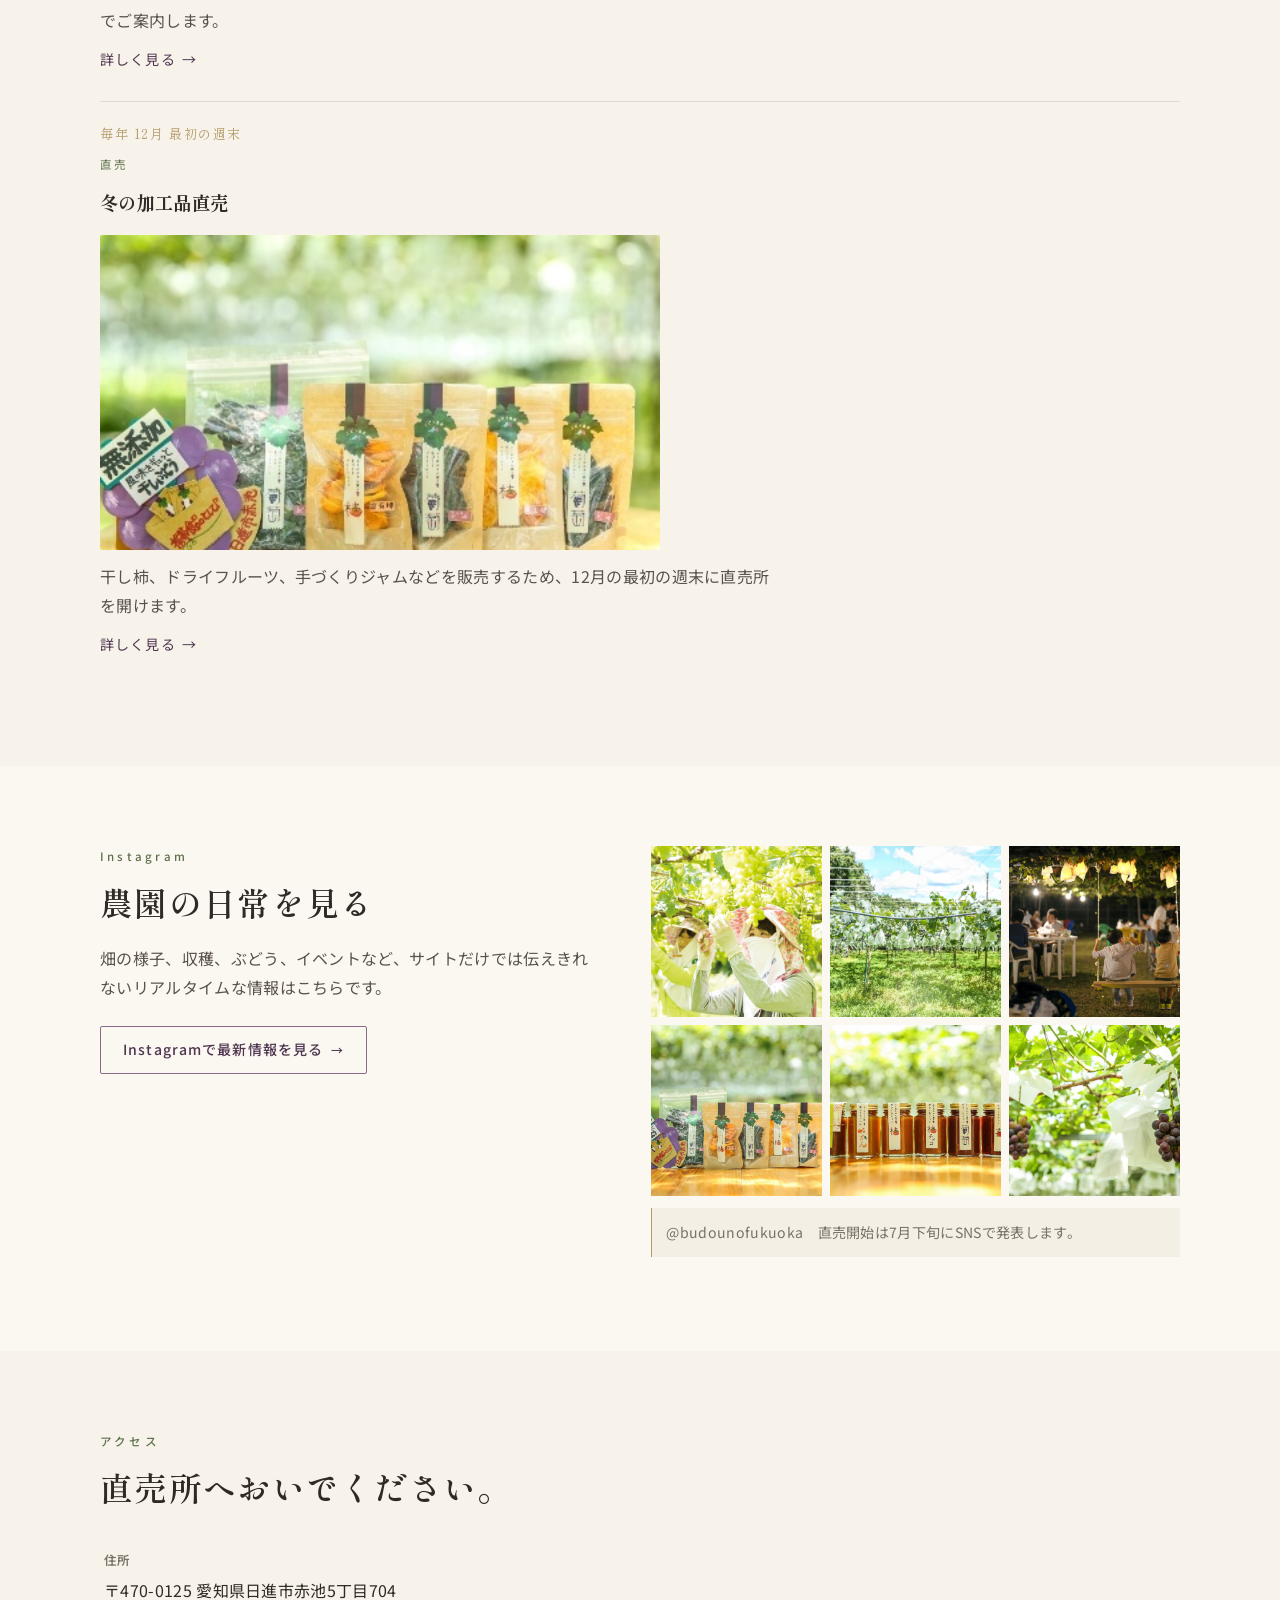
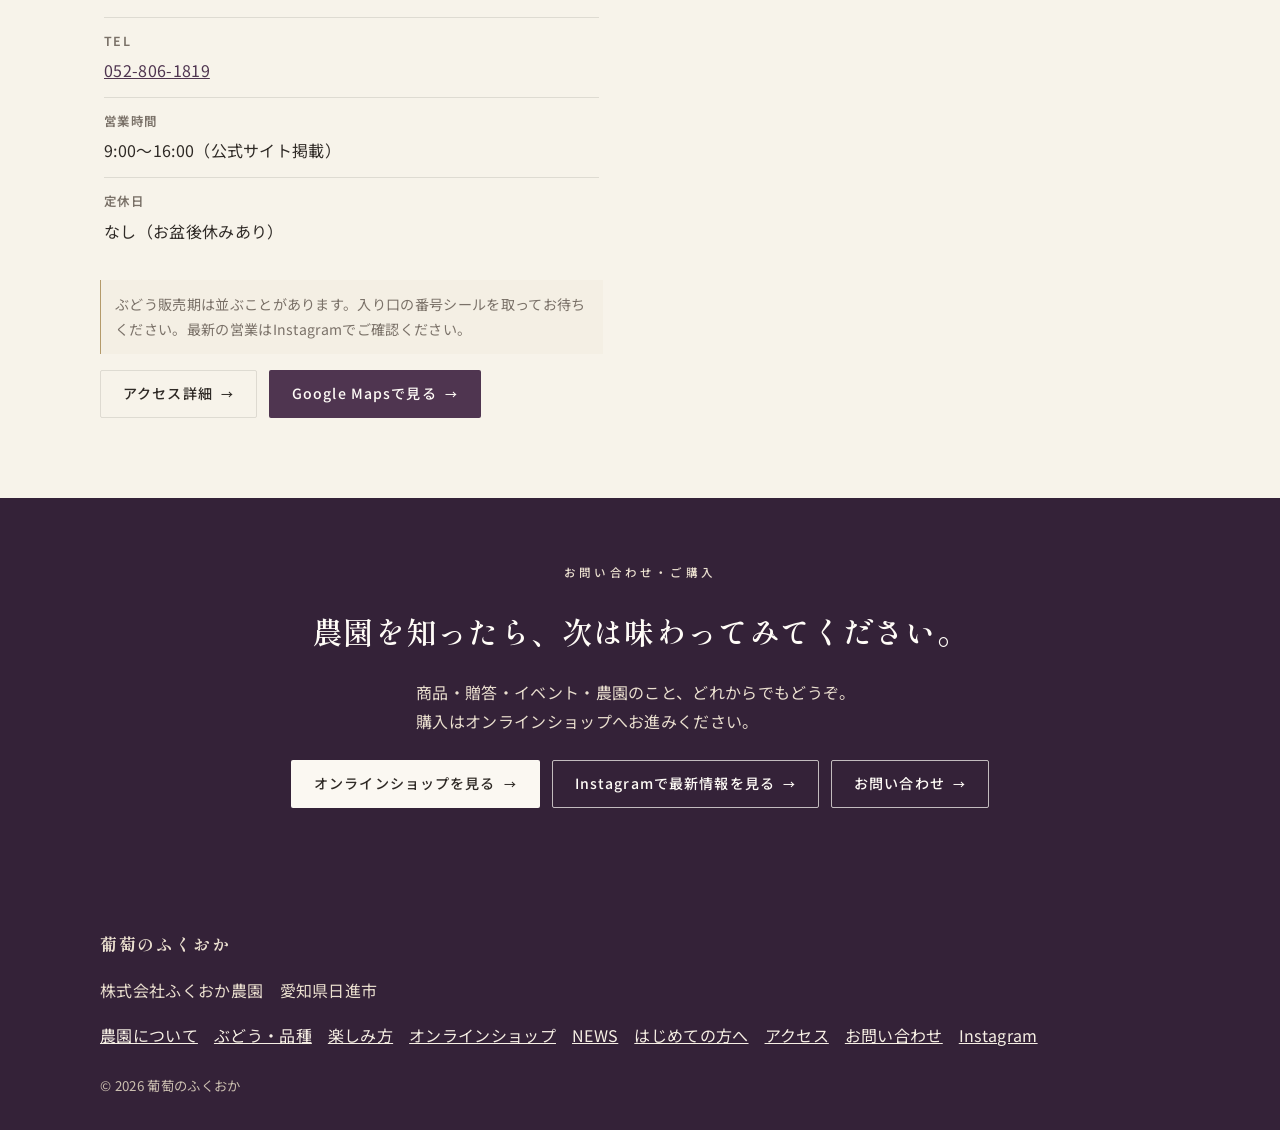
==== commit ed26d4da: "fix: NEWS表記とnoindexを修正" ====
--- a/index.html
+++ b/index.html
@@ -3,6 +3,7 @@
 <head>
   <meta charset="UTF-8" />
   <meta name="viewport" content="width=device-width, initial-scale=1" />
+  <meta name="robots" content="noindex">
   <title>葡萄のふくおか | 愛知県日進市・豊田市のぶどう農園</title>
   <meta name="description" content="愛知県日進市と豊田市でぶどう栽培を続ける葡萄のふくおか。農園の人・こだわり・品種・イベントを知ったうえで、直売所やオンラインショップで季節のぶどうと加工品を楽しめます。" />
   <meta name="keywords" content="葡萄のふくおか,ぶどう農園,ぶどう直売,ぶどう通販,シャインマスカット,巨峰,ぶどうジュース,農園イベント,日進市" />
@@ -332,8 +333,8 @@
           </article>
           <article class="news-card">
             <time datetime="2025-10">2025年10月11日〜12日</time>
-            <span class="news-cat">イベント</span>
-            <h3>ナイトファームフェス2025</h3>
+            <span class="news-cat">過去のイベント</span>
+            <h3>ナイトファームフェス</h3>
             <figure class="photo photo--wide"><img src="./images/main4.jpg" alt="夜のぶどう棚を灯したナイトファーム" /></figure>
             <p>夜のぶどう畑を舞台にした主催イベント。開催年やチケットはオンラインショップとNEWSでご案内します。</p>
             <a class="text-link" href="./enjoy.html#night">詳しく見る</a>
